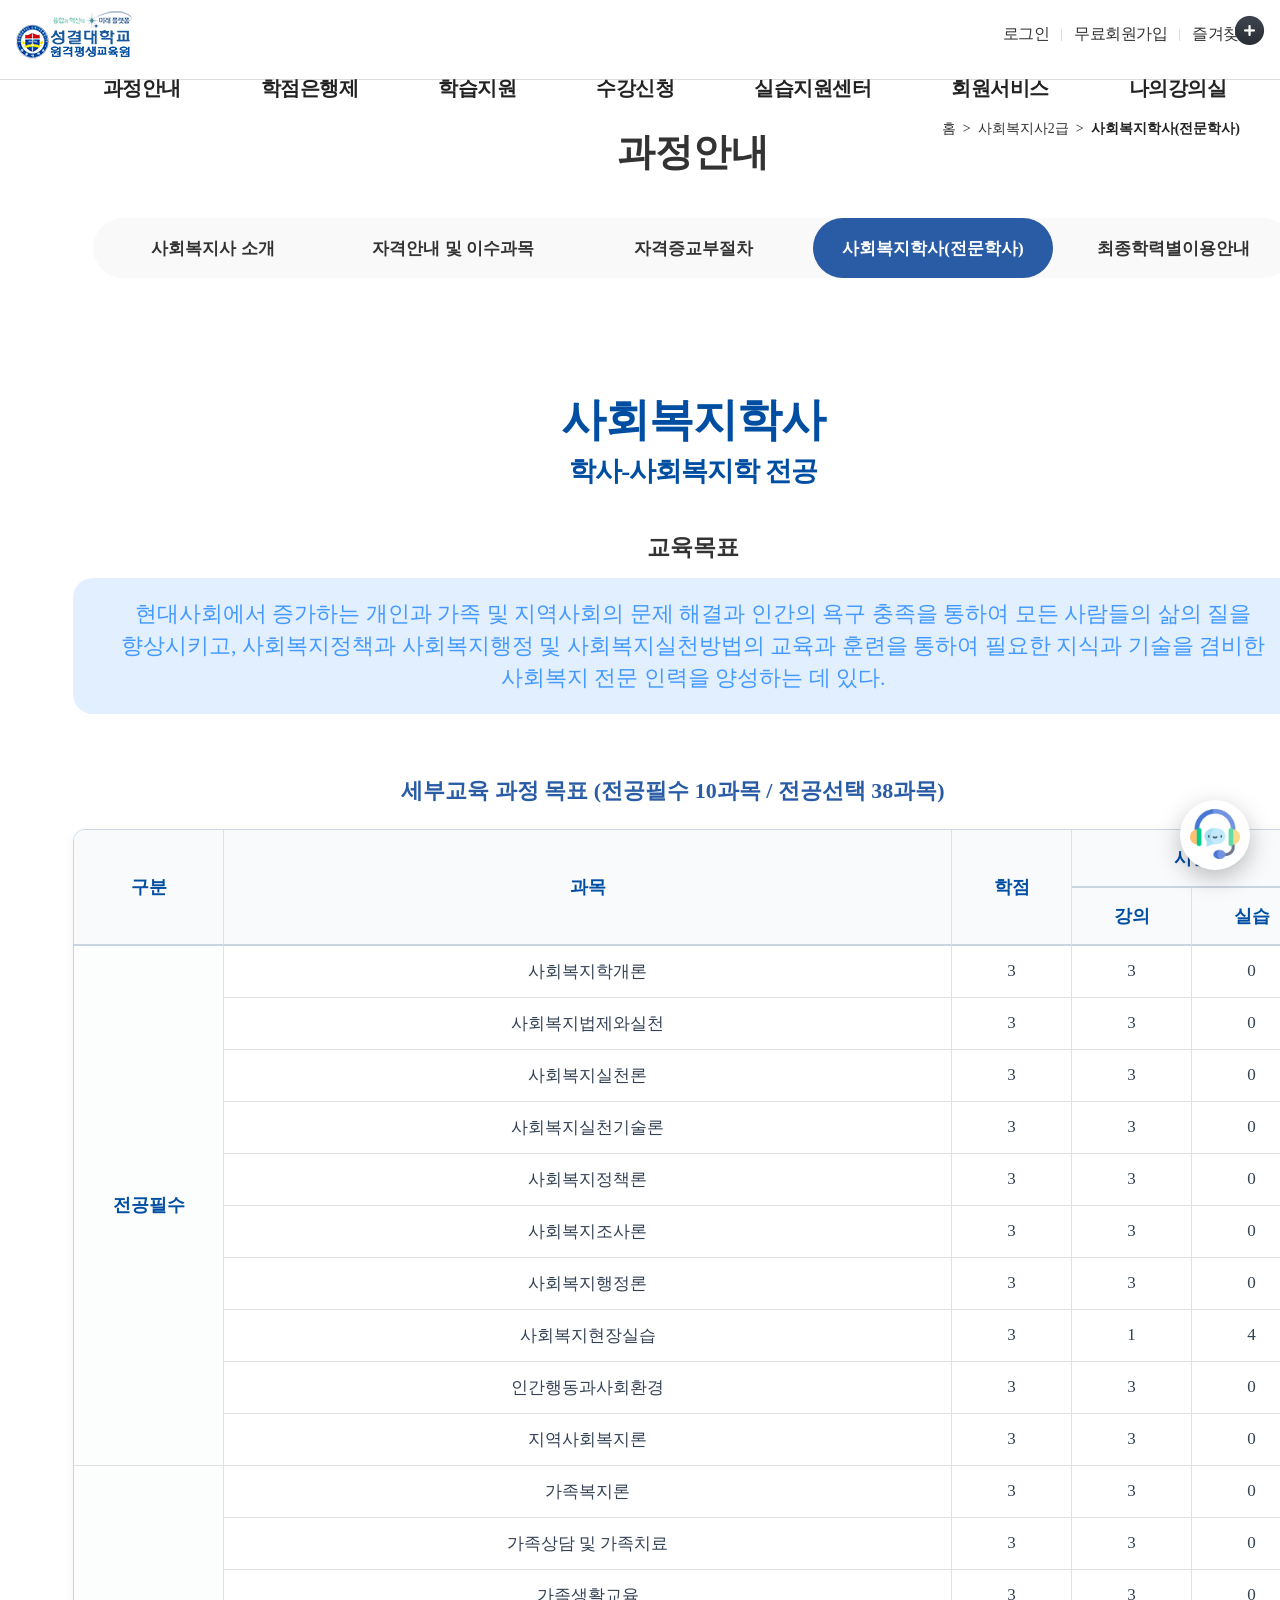
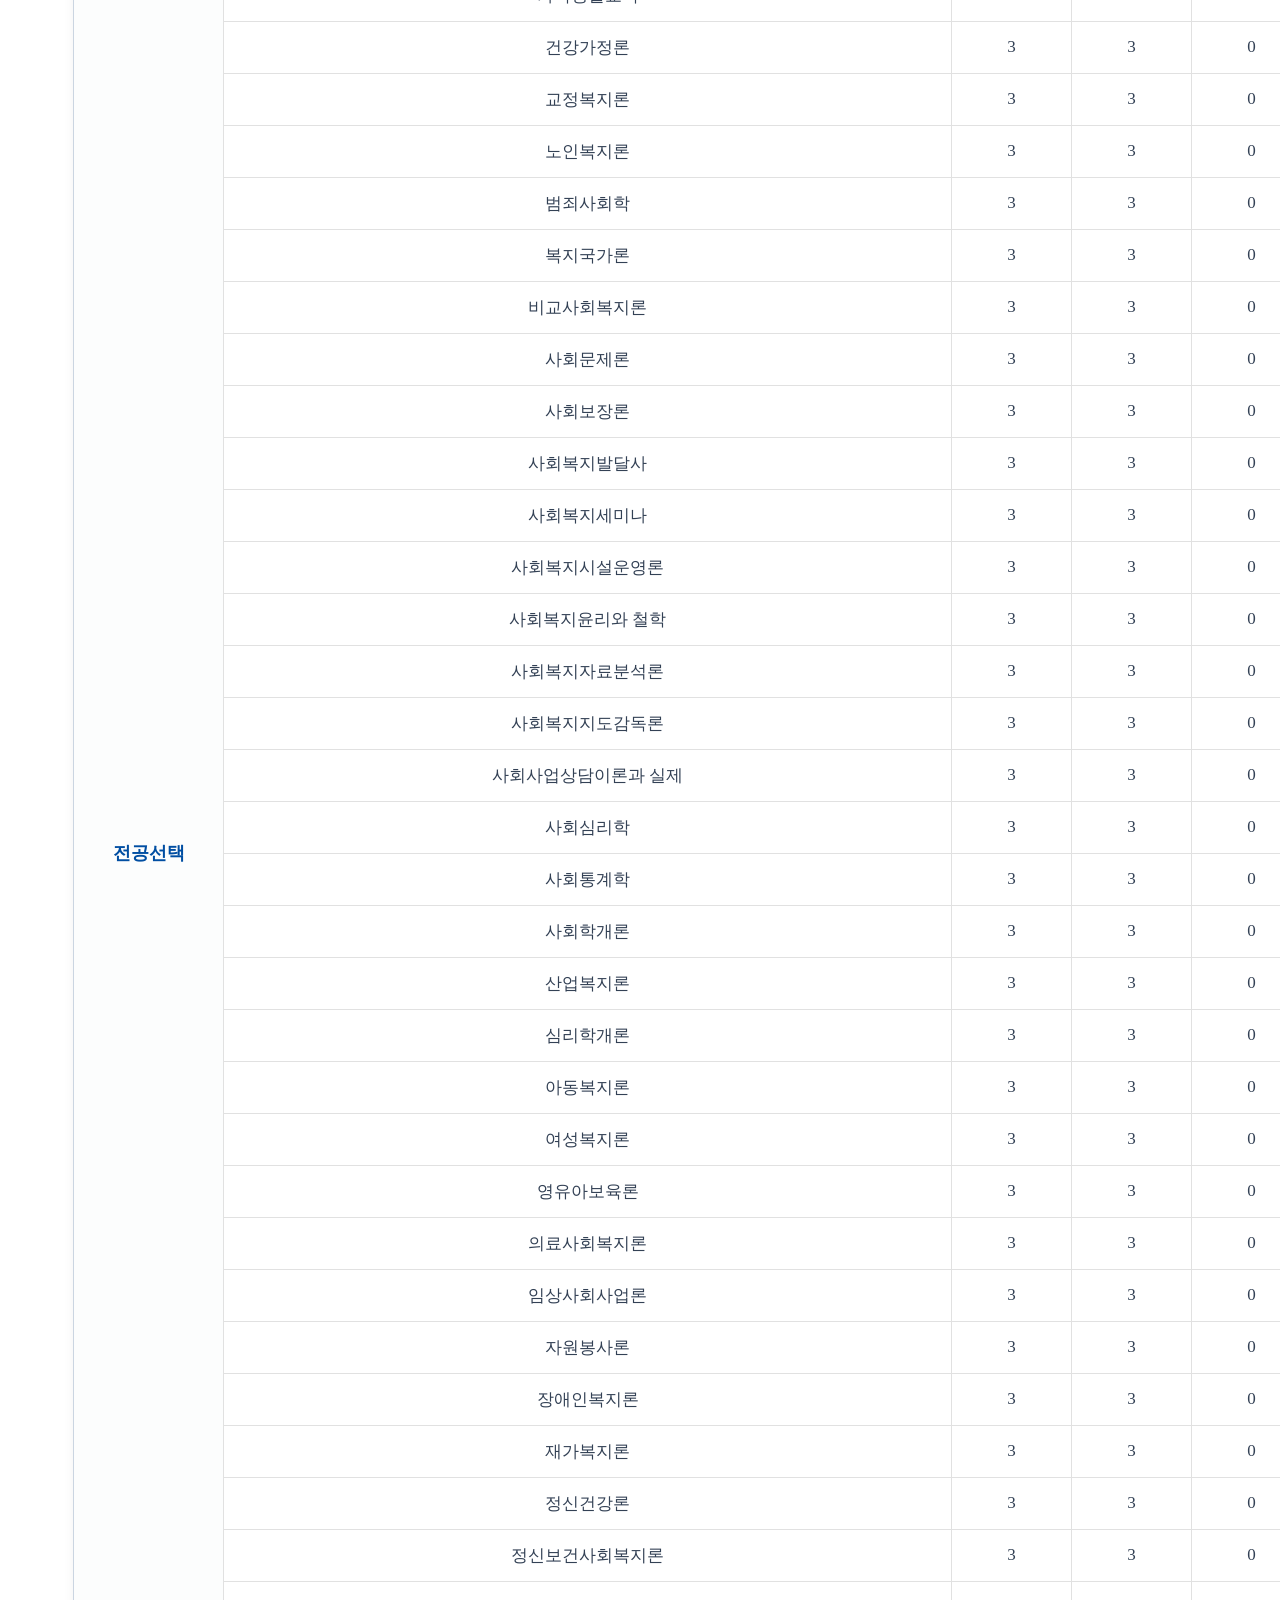
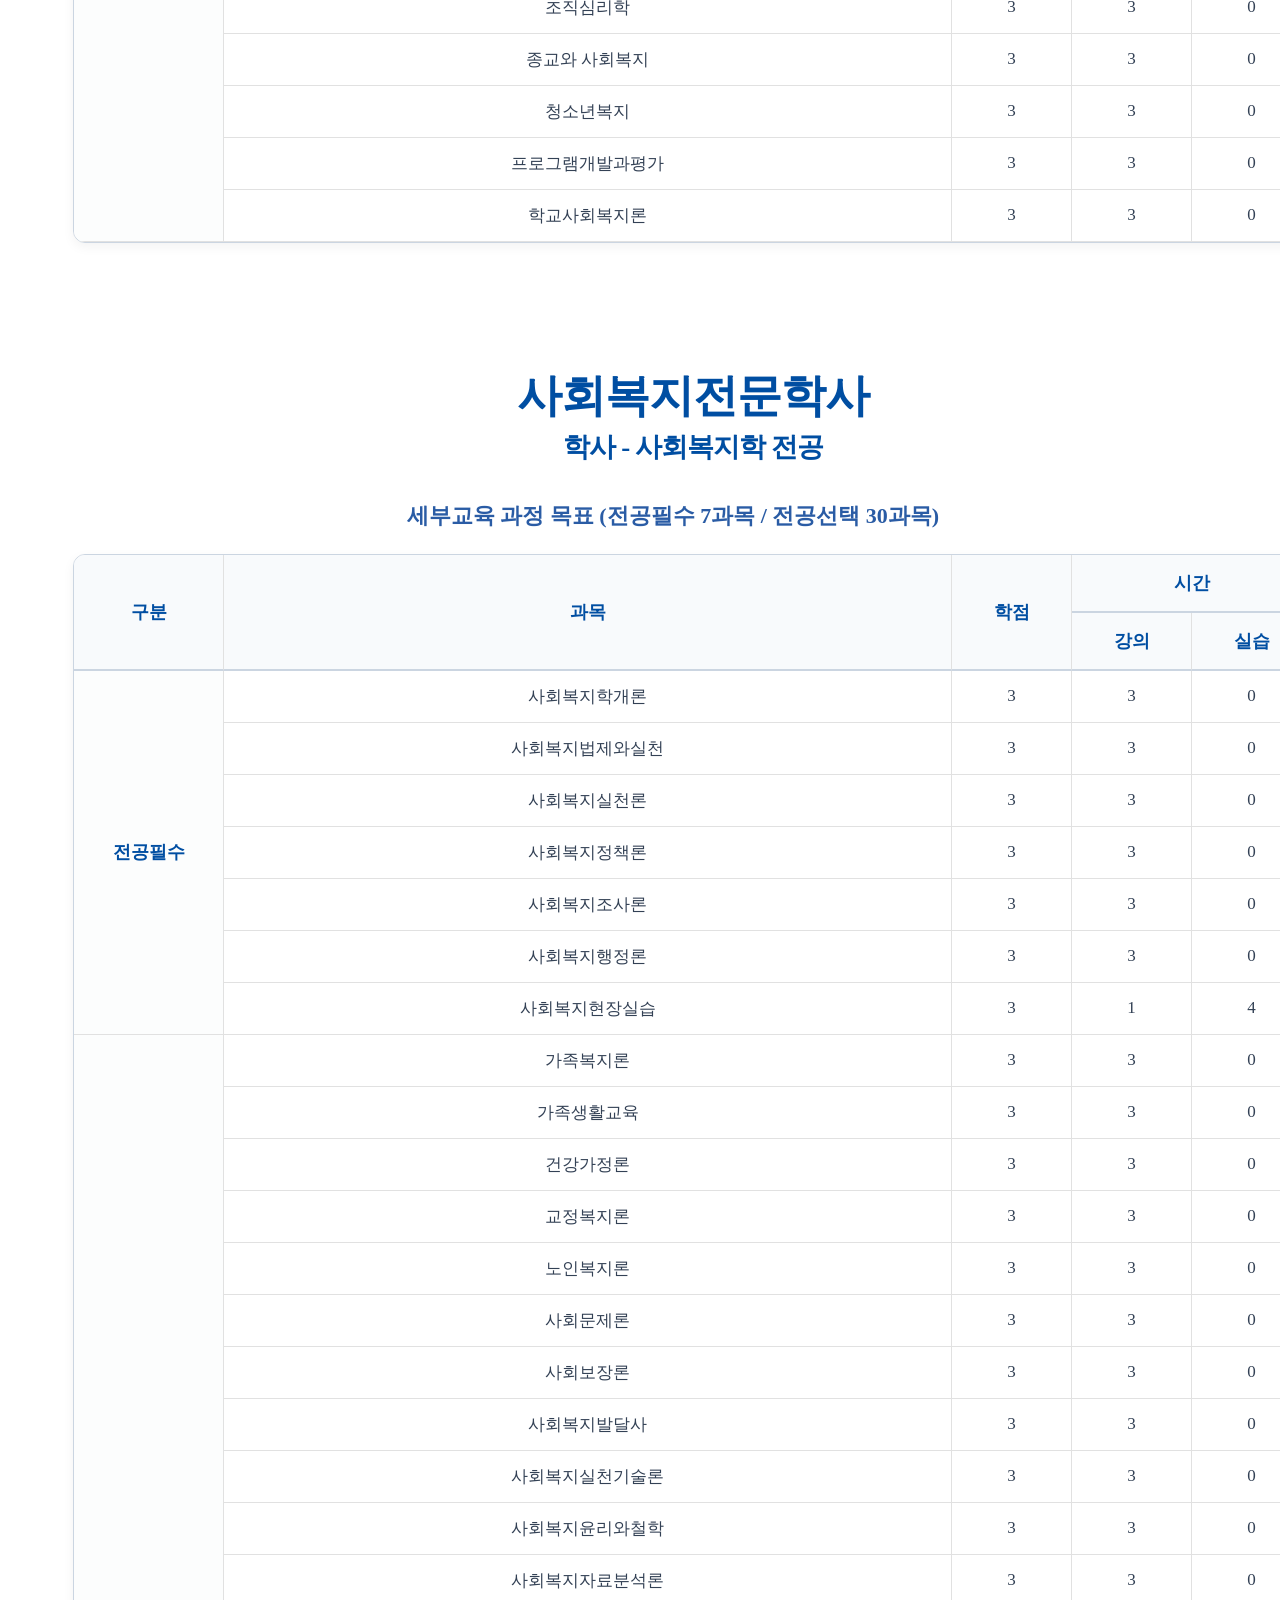
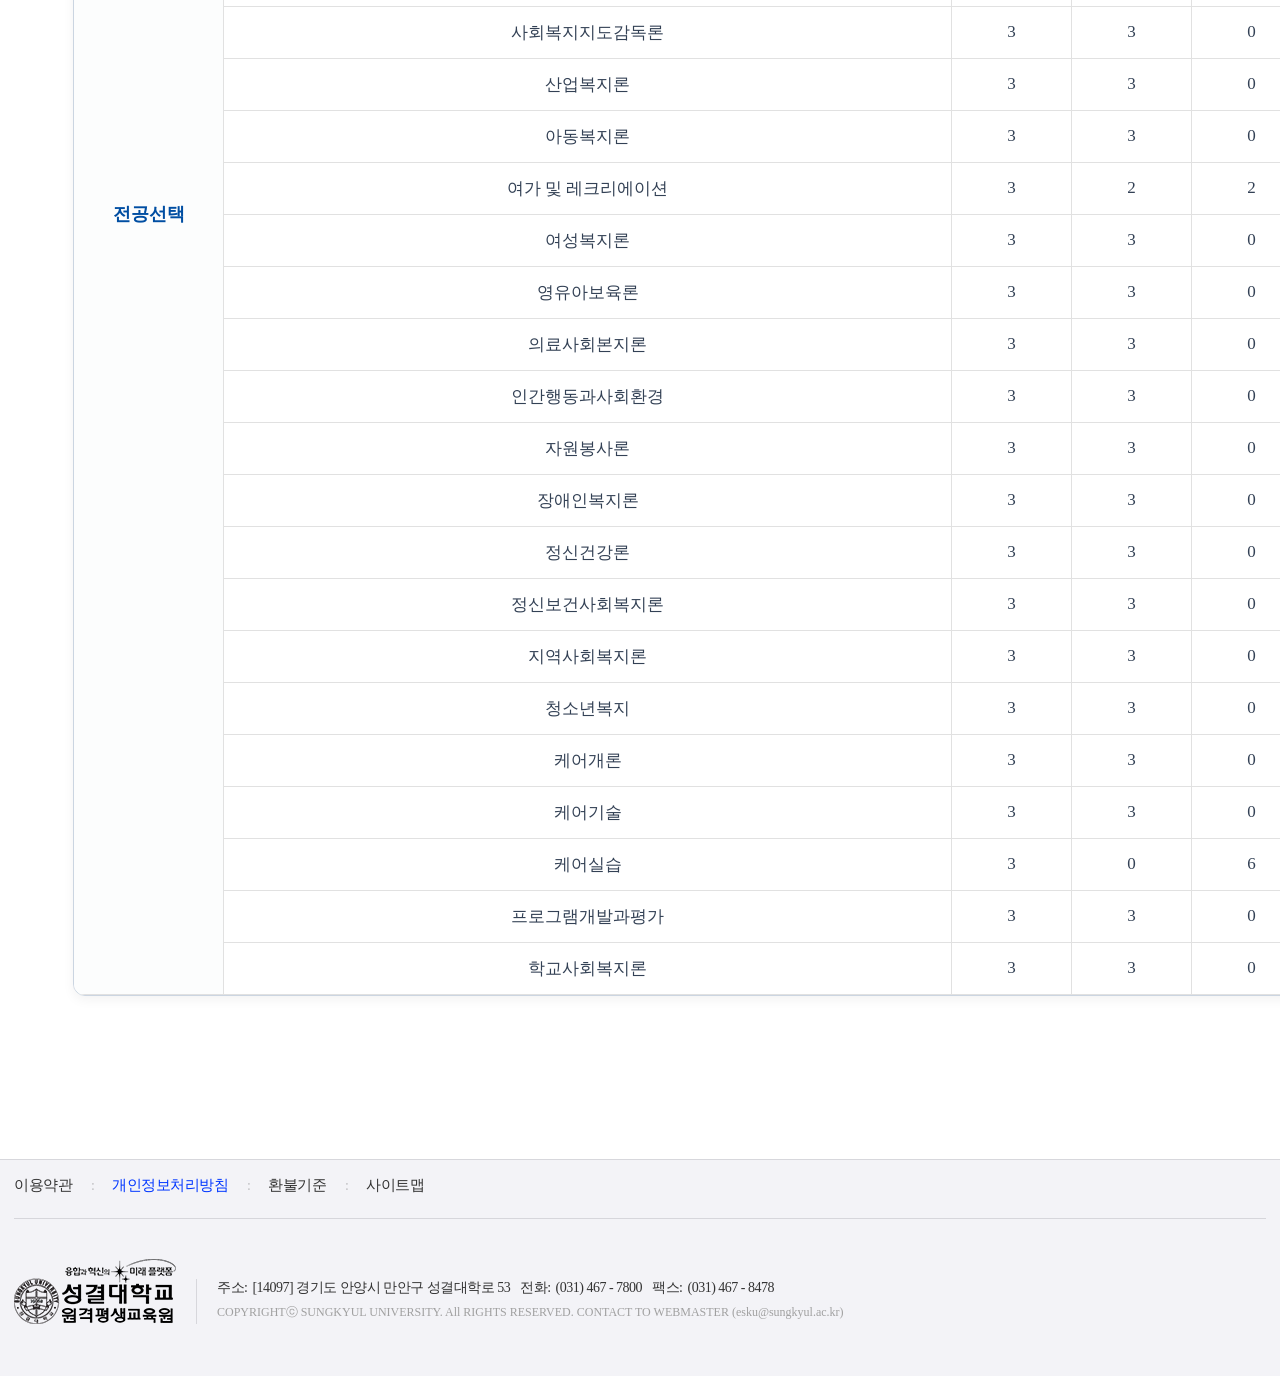
==== index.html @ bb6feab9 "Add files via upload" ====
<!DOCTYPE html>
<!-- saved from url=(0076)https://edulife.sungkyul.ac.kr/lec/home/cyberlec/new_welfare.php?q=content01 -->
<html lang="ko"><head><meta http-equiv="Content-Type" content="text/html; charset=EUC-KR">



<meta http-equiv="X-UA-Compatible" content="IE=edge">
<link rel="canonical" href="https://edulife.sungkyul.ac.kr/">
<meta name="description" content="������ �������� Ŀ��ŧ������ ��ȸ������ 1�� �հ��� �ϼ��غ�����.">
<meta property="og:type" content="website">
<meta property="og:title" content="��ȸ������ 1��! �Ϻ� ��� �ΰ� | ������б�">
<meta property="og:description" content="������ �������� Ŀ��ŧ������ ��ȸ������ 1�� �հ��� �ϼ��غ�����.">
<meta property="og:image" content="https://edulife.sungkyul.ac.kr/img/new_page/images/thumb_main.jpg">
<meta property="og:url" content="https://edulife.sungkyul.ac.kr">
<meta property="og:site_name" content="������б��������������">

<meta name="twitter:card" content="summary">
<meta name="twitter:title" content="��ȸ������ 1��! �Ϻ� ��� �ΰ� | ������б�">
<meta name="twitter:description" content="������ �������� Ŀ��ŧ������ ��ȸ������ 1�� �հ��� �ϼ��غ�����.">
<meta name="twitter:image" content="https://edulife.sungkyul.ac.kr/img/new_page/images/thumb_main.jpg">


<title>������б�������������� ��ȸ������2�� �Ұ�</title>

<script src="./index_files/jquery-1.10.2.min.js.�ٿ�ε�"></script>
<!-- script type="text/javascript" src="/js/jquery.min.js"></script>   ���γ��� �����ʿ� ������ ver3.1.1 -->
<link href="./index_files/new_comm.css" rel="stylesheet" type="text/css">
<link href="./index_files/new_main.css" rel="stylesheet" type="text/css">
<link rel="stylesheet" href="./index_files/new_main2.css">
<link rel="icon" href="https://edulife.sungkyul.ac.kr/img/favicon.ico" type="image/x-icon">
<script>
//Ȩ������ �������ϸ鼭 getLoginNeed2 ���θ���: �α��� ��ΰ� Ʋ��:2018-09-11201809


var mouseX,mouseY,mouseID;
function getMemberLayer(id,e)
{	
	var x = (e.pageX) ? e.pageX : document.body.scrollLeft+event.clientX;
	var y = (e.pageY) ? e.pageY : document.body.scrollTop+event.clientY;
	var layer = document.getElementById('_member_layer_');
	if (location.href.indexOf('/home/') != -1||location.href.indexOf('/_system/') != -1)frames._action_frame_.location.href = "mypage.php?a=mbr_layer&id=" + id;
	else frames._action_frame_.location.href = "./_check.php?checkfile=mbrlayer&id=" + id;
	layer.style.display = 'block';
	layer.style.top = y-10+"px";
	layer.style.left = x+20+"px";

	mouseX = x;
	mouseY = y;
	mouseID= id;
}
function getMemberLayer_privacy(id,e, stat)
{	
	if(stat == 1) {
		var x = (e.pageX) ? e.pageX : document.body.scrollLeft+event.clientX;
		var y = (e.pageY) ? e.pageY : document.body.scrollTop+event.clientY;
		var layer = document.getElementById('_member_layer_');
		if (location.href.indexOf('/home/') != -1||location.href.indexOf('/_system/') != -1)frames._action_frame_.location.href = "mypage.php?a=mbr_layer&id=" + id;
		else frames._action_frame_.location.href = "./_check.php?checkfile=mbrlayer&id=" + id;
		layer.style.display = 'block';
		layer.style.top = y-10+"px";
		layer.style.left = x+20+"px";

		mouseX = x;
		mouseY = y;
		mouseID= id;
	} else {
		alert("�޴� ���ٱ����� �����ϴ�. �����ڿ��� �������ֽñ� �ٶ��ϴ�.");
	}
}
function MemberLayerHide(e)
{
	var x = (e.pageX) ? e.pageX : document.body.scrollLeft+event.clientX;
	var y = (e.pageY) ? e.pageY : document.body.scrollTop+event.clientY;

	if (x != mouseX || y != mouseY)
	{
		var layer = document.getElementById('_member_layer_');
		if(layer){
		layer.style.display = 'none';
		}
	}
}
function getMemberWin(que)
{
	window.open('../../_system/module/member/member.php?xsite=cyberlec&id=' + que,'','left=0,top=0,width=800,height=630,status=yes,scrollbars=yes');
}
function getEmailWin(domain,id)
{
	location.href = "mailto:" + id + "@" + domain;
}
function OpenZipcode(pwd,z1,z2,ad,ad1) 
{
	var gpwd = (pwd) ? pwd : '.';
	var url = gpwd+'/zipsearch/zipcode.php?zip1='+z1+'&zip2='+z2+'&address='+ad+'&address1='+ad1;
	window.open(url,'zip_win','width=460,height=550,statusbar=no,scrollbars=yes,toolbar=no');
}
function smOver(obj)
{
	obj.style.background='#FE8820';
	obj.style.color='white';
}
function smOut(obj)
{
	obj.style.background='#EFECE0';
	obj.style.color='black';
}
function goUrl(url,opt)
{
	if (opt == "")
	location.href = url;
	else
	window.open(url , '' , opt);
}
function reqChat(myid,userid)
{
	if (myid == '')
	{
		alert('�α����� �ּ���.      ');
	}
	else {
		window.open('../../_system/module/chat/chat.php?xsite=cyberlec&a=mkroom&que=mantoman/main&callid='+userid,'','left=0,top=0,width=500,height=480,scrollbars=no,status=yes');
	}
}
function SendSms(name,num,path)
{
	if (num == "")
	{
		alert("�޴��� ��ȣ�� �������� �ʾҽ��ϴ�.        ");
	}
	else
	{
		var n = num.split('-');
		url = path+"module.php?module=sms&q=phone&mobile_1="+n[0]+"&mobile_2="+n[1]+""+n[2]+"&toname="+name;
		getPopUpFlag(window.open(url , '' , 'left=0,top=0,width=170,height=390,scrollbars=no,status=yes,resizable=no'));
	}
}
function UploadView(id,uid,ok,que)
{
	if (ok == '1')
	{
		getPopUpFlag(window.open("../../_system/module/upload/view.php?xsite=cyberlec&id="+id+"&uid=" + uid + "&view=" + que , 'uploadviewwin', 'left=0,top=0,width=440,height=100,scrollbars=yes,status=yes'));
	}
	else {
		alert('�ٿ�ε� ������ �����ϴ�.             ');
	}
}
function BbsArticleWin(url,w,h)
{
	getPopUpFlag(window.open(url , 'articlewin' , 'left=0,top=0,width='+w+',height='+h+',scrollbars=yes,status=yes'));
}

function showInvWin(url)
{
	getPopUpFlag(window.open(url , 'articlewin' , 'left=0,top=0,width=800,height=600,scrollbars=yes,status=yes'));
}
function zoom(uid)
{
	window.open('../../_system/module/shop/zoom.php?uid=' + uid,'','left=0,top=0,width=480,height=555,scrollbars=no,status=yes');
}
function getTpriceLoyaltyJs(tprice,val)
{
	var tmpval = val ? val : 1; 
	return parseInt(Math.floor(parseInt(tprice)/tmpval ) * tmpval);
} 
function getLoginNeed()
{
	if(confirm('�α����� �ʿ��մϴ�.        \n\n���� �α����Ͻðڽ��ϱ�?'))
	{
		//location.href = "./login.php?referer=" + escape(location.href);
		location.href = "./login.php";
	}
}

//Ȩ������ �������ϸ鼭 ���θ���: �α��� ��ΰ� Ʋ��:2018-09-11
function getLoginNeed2()
{
	if(confirm('�α����� �ʿ��մϴ�.        \n\n���� �α����Ͻðڽ��ϱ�?'))
	{
		//location.href = "./login.php?referer=" + escape(location.href);
		location.href = "/lec/home/cyberlec/membership.php?q=content12";
	}
}

//20201027 �ű������� �α��� url
function getLoginNeed3()
{
	if(confirm('�α����� �ʿ��մϴ�.        \n\n���� �α����Ͻðڽ��ϱ�?'))
	{
		location.href = "./new_member.php?q=content01&referer=%2Flec%2Fhome%2Fcyberlec%2Fnew_welfare.php%3Fq%3Dcontent01";
	}
}

function getDownInfo(uid)
{
	window.open('../../_system/module/upload/info.php?uid=' + uid,'','left=0,top=0,width=480,height=555,scrollbars=yes,status=yes');
}
function getMessenger(id)
{
	window.open('../../_system/module/messenger/index.php?id=' + id,'','left=0,top=0,width=550,height=650,scrollbars=no,status=yes,resizable=yes');
}

//webz
function imgOrignWin(url)
{
	getPopUpFlag(window.open('./img.view.php?img=' + url,'','width=10px,height=10px,status=yes,resizable=yes,scrollbars=yes'));
}
function sendprint(uid)
{
	getPopUpFlag(window.open('../../_system/module/print/print.htm?uid=' + uid , 'printwin' , 'top=0,left=0,width=650,height=600,scrollbars=yes,status=yes'));
}
function statview(id)
{
	getPopUpFlag(window.open('bbs_opr.php?q=stat&newwin=Y&id='+id , 'bbsstatwin' , 'top=0,left=0,width=650,height=600,scrollbars=no,status=yes'));
}
function singo(table,uid,userid,mbid)
{
	if (mbid == "")
	{
		alert('ȸ������ �α����� �ּ���.            ');
		return;
	}
	getPopUpFlag(window.open("bbs_opr.php?q=singo&xsite=cyberlec&newwin=Y&id=opr_notice&tbl=" + table + "&suid=" + uid + "&userid="+userid, "singowin" , "left=0,top=0,width=550,height=330,scrollbars=no,status=yes"));
}
function getDivWidth(width,div)
{
	var maxsize = parseInt(width);
    var content = document.getElementById(div); 
    var img = content.getElementsByTagName("img"); 
    for(i=0; i<img.length; i++) 
    { 

        if ( eval('img[' + i + '].width > maxsize') ) 
        { 
            var heightSize = ( eval('img[' + i + '].height')*maxsize )/eval('img[' + i + '].width') ; 
            eval('img[' + i + '].width = maxsize') ; 
            eval('img[' + i + '].height = heightSize') ; 
        } 
    }
	content.innerHTML = content.innerHTML.replace(/<img /ig,"<img onclick='imgOrignWin(this);' ");
}
function onlyNumber2(){
     if((event.keyCode<48)||(event.keyCode>57)){
       event.returnValue=false;
       }
 }
function ReSizeIframe() {}//����¡ó��
function getPageLink(lnum,p,tpage,imgpath)
{
	var g_p1 = "<img src='"+imgpath+"/prev1.gif' alt='������ư'> <span style='color:#666666;'>����</span>";
	var g_p2 = "<img src='"+imgpath+"/prev2.gif' alt='������ư'> <span style='color:#666666;'>����</span>";
	var g_n1 = "<span style='color:#666666;'>����</span> <img src='"+imgpath+"/next1.gif' alt='������ư'>";
	var g_n2 = "<span style='color:#666666;'>����</span> <img src='"+imgpath+"/next2.gif' alt='������ư'>";
	var g_cn = "&nbsp;&nbsp;<img src='"+imgpath+"/cutln.gif' hspace='8' alt='���м�'>&nbsp;&nbsp;";
	var g_q  = "<a href='javascript:getPageGo(1);'><img src='"+imgpath+"/btn_firstp.gif' alt='�Ǿչ�ư'> �Ǿ�</a> ";

	if(p < lnum+1) {
		g_q += g_p1;
	}else{
		var pp = parseInt((p-1)/lnum)*lnum; g_q += "<a href='javascript:getPageGo("+pp+");' style='color:#666666;'>"+g_p2+"</a>";
	}
	
	g_q += g_cn;

	var st1 = parseInt((p-1)/lnum)*lnum + 1;
	var st2 = st1 + lnum;

	for(var jn = st1; jn < st2; jn++)
	if ( jn <= tpage)
	(jn == p)? g_q += "<b style='font-size:11px;color:#FF4040;border:#dfdfdf solid 1px;padding:4px 6px 1px 6px;height:10px;background:#efefef;'>"+jn+"</b>"+g_cn : g_q += "<a href='javascript:getPageGo("+jn+");' style='color:#666666;'>"+jn+"</a>"+g_cn;

	if(tpage < lnum || tpage < jn) {
		g_q += g_n1;
	}else{
		var np = jn; g_q += "<a href='javascript:getPageGo("+np+");'>"+g_n2+"</a>";
	}
	g_q  += " <a href='javascript:getPageGo("+tpage+");' style='color:#666666;'>�ǳ� <img src='"+imgpath+"/btn_lastp.gif' alt='�ǳ���ư'></a>";
	document.write(g_q);
}
	
// ���������� ������ ��, ����������, ����������, URL
function get_paging(write_pages, cur_page, total_page, url, add)
{    
	var first = "<img src='/lec/_system/image/page/default/btn_firstp.gif' alt='�Ǿչ�ư'>";
	var prev = "<img src='/lec/_system/image/page/default/prev2.gif' alt='������ư'>";
	var next = "<img src='/lec/_system/image/page/default/next2.gif' alt='������ư'>";
	var last = "<img src='/lec/_system/image/page/default/btn_lastp.gif' alt='�ǳ���ư'>";	
	var vline = "&nbsp;&nbsp;<img src='/lec/_system/image/page/default/cutln.gif' hspace='8' alt='���м�'>&nbsp;&nbsp;";
	
    var str = '';
    if (cur_page > 1) {
        str += '<a href="'+url+'1'+add+'" class="pg_page pg_start">'+first+'</a>';
    }

    start_page = ( ( (parseInt)( (cur_page - 1 ) / write_pages ) ) * write_pages ) + 1;
    end_page = start_page + write_pages - 1;

    if (end_page >= total_page) end_page = total_page;

    if (start_page > 1) str += '<a href="'+url+(start_page-1)+add+'" class="pg_page pg_prev">'+prev+'</a>';

    if (total_page > 1) {
        for (var k = start_page; k <= end_page; k++) {
			
			//console.log('61 k=',k,' cur_page=',cur_page,' start_page=',start_page, ' end_page=',end_page);
			
            if (cur_page != k)
				if(k == start_page) str += '<a href="'+url+k+add+'" class="pg_page">'+k+'</a>';
                else str += vline+'<a href="'+url+k+add+'" class="pg_page">'+k+'</a>';
            else{
				if(k == start_page) str += '<strong class="pg_current">'+k+'</strong>';
                else str += vline+'<strong class="pg_current">'+k+'</strong>';
			}
        }
    }

    if (total_page > end_page) str += '<a href="'+url+(end_page+1)+add+'" class="pg_page pg_next">'+next+'</a>';

    if (cur_page < total_page) {
        str += '<a href="'+url+total_page+add+'" class="pg_page pg_end">'+last+'</a>';
    }
	
    if (str)
        document.write("<nav class='pg_wrap'><strong class='pg'>"+str+"</strong></nav>");
    else
        document.write("");
}

//20200929 ���������� ������ ��, ����������, ����������, URL - default_my_new ��
function get_paging2(write_pages, cur_page, total_page, url, add)
{    
	var first = "ó��";
	var prev = "����";
	var next = "����";
	var last = "��";	
	var vline = " "; // ���м�
	
    var str = '';
    if (cur_page > 1) {
        str += '<a href="'+url+'1'+add+'" class="page_prev">'+first+'</a>';
    }

    start_page = ( ( (parseInt)( (cur_page - 1 ) / write_pages ) ) * write_pages ) + 1;
    end_page = start_page + write_pages - 1;

    if (end_page >= total_page) end_page = total_page;

    if (start_page > 1) str += vline+'<a href="'+url+(start_page-1)+add+'" class="page_prev">'+prev+'</a>';

    if (total_page > 1) {
        for (var k = start_page; k <= end_page; k++) {
			
            if (cur_page != k)
				if(k == start_page) str += vline+'<a href="'+url+k+add+'" >'+k+'</a>';
                else str += vline+'<a href="'+url+k+add+'" >'+k+'</a>';
            else{
				if(k == start_page) str += vline+'<a href="#" class="on_page" title="���õ�">'+k+'</a>';
                else str += vline+'<a href="#" class="on_page" title="���õ�">'+k+'</a>';
			}
        }
    }

    if (total_page > end_page) str += vline+'<a href="'+url+(end_page+1)+add+'" class="page_next">'+next+'</a>';

    if (cur_page < total_page) {
        str += vline+'<a href="'+url+total_page+add+'" class="page_next">'+last+'</a>';
    }
	
    if (str)
        document.write("<div class='board_page'>"+str+"</div>");
    else
        document.write("");
}

//2021.01. ���������� �̺�Ʈ��
function get_paging3(write_pages, cur_page, total_page, url, add)
{    
	var first = "<<";
	var prev = "<";
	var next = ">";
	var last = ">>";	
	var vline = " "; // ���м�
	
    var str = '';
    if (cur_page > 1) {
        str += '<li><a href="'+url+'1'+add+'" class="page">'+first+'</a></li>';
    }

    start_page = ( ( (parseInt)( (cur_page - 1 ) / write_pages ) ) * write_pages ) + 1;
    end_page = start_page + write_pages - 1;

    if (end_page >= total_page) end_page = total_page;

    if (start_page > 1) str += vline+'<li><a href="'+url+(start_page-1)+add+'" class="page">'+prev+'</a></li>';

    if (total_page > 1) {
        for (var k = start_page; k <= end_page; k++) {
			
            if (cur_page != k)
				if(k == start_page) str += vline+'<li><a href="'+url+k+add+'" >'+k+'</a></li>';
                else str += vline+'<li><a href="'+url+k+add+'" >'+k+'</a></li>';
            else{
				if(k == start_page) str += vline+'<li><a href="#" class="now">'+k+'</a></li>';
                else str += vline+'<li><a href="#" class="now">'+k+'</a></li>';
			}
        }
    }

    if (total_page > end_page) str += vline+'<li><a href="'+url+(end_page+1)+add+'" class="page">'+next+'</a></li>';

    if (cur_page < total_page) {
        str += vline+'<li><a href="'+url+total_page+add+'" class="page">'+last+'</a></li>';
    }
	
    if (str)
        document.write("<ul>"+str+"</ul>");
    else
        document.write("");
}


//������Ŭ��
function getPageGo(n)
{ 
	var p   = getUriString('p');
	var que = location.href.replace('&p='+p,'');
		 que = que.indexOf('?') != -1 ? que : que + '?';
		 que = que.replace('&q=view&uid=' + getUriString('uid') , '');
	var xurl = que.split('#');
	location.href= xurl[0] + '&p=' + n; 
}

//�Ķ���Ͱ�
function getUriString(param)
{
	var QuerySplit = location.href.split('?');
	var ResultQuer = QuerySplit[1] ? QuerySplit[1].split('&') : '';

	for (var i = 0; i < ResultQuer.length; i++)
	{
		var keyval = ResultQuer[i].split('=');
		if (param == keyval[0]) return keyval[1];
	}
	return "";
}


function getPageLink_new(lnum,p,tpage,imgpath)
{

	

	var g_p1 = "<span >&lt;</span>";
	var g_p2 = "<span>&lt;</span>";
	var g_n1 = "<span>&gt;</span>";
	var g_n2 = "<span>&gt;</span>";
	var g_cn = " ";
	var g_q  = "<a href='javascript:getPageGo(1);' class='page_prev'> &lt;&lt;</a> ";

	if(p < lnum+1) {
		g_q += "<a class='page_prev'>"+g_p1+"</a>";
	}else{
		var pp = parseInt((p-1)/lnum)*lnum; g_q += "<a href='javascript:getPageGo("+pp+");' class='page_prev'>"+g_p2+"</a>";
	}
	
	g_q += g_cn;

	var st1 = parseInt((p-1)/lnum)*lnum + 1;
	var st2 = st1 + lnum;

	for(var jn = st1; jn < st2; jn++)
	if ( jn <= tpage)
	(jn == p)? g_q += "<a class='on_page'>"+jn+"</a>"+g_cn : g_q += "<a href='javascript:getPageGo("+jn+");' style='color:#666666;'>"+jn+"</a>"+g_cn;

	if(tpage < lnum || tpage < jn) {
		g_q += "<a class='page_next'>"+g_n1+"</a>";
	}else{
		var np = jn; g_q += "<a href='javascript:getPageGo("+np+");' class='page_next'>"+g_n2+"</a>";
	}
	g_q  += " <a href='javascript:getPageGo("+tpage+");' class='page_next'>&gt;&gt;</a>";
	document.write(g_q);
}

function getPageLink_new2(write_pages, cur_page, total_page, url, add)
{


	var first = "ó��������";
	var prev = "����������";
	var next = "����������";
	var last = "������������";	
	var vline = ""; // ���м�
	
    var str = '';
    if (cur_page > 1) {
        str += '<a href="'+url+'1'+add+'" class="jkbtn_arr">'+first+'</a>';
    }

    start_page = ( ( (parseInt)( (cur_page - 1 ) / write_pages ) ) * write_pages ) + 1;
    end_page = start_page + write_pages - 1;

    if (end_page >= total_page) end_page = total_page;

    if (start_page > 1) str += vline+'<a href="'+url+(start_page-1)+add+'" class="jkbtn_arr">'+prev+'</a>';

    if (total_page > 1) {
        for (var k = start_page; k <= end_page; k++) {
			
            if (cur_page != k)
				if(k == start_page) str += vline+'<a href="'+url+k+add+'" >'+k+'</a>';
                else str += vline+'<a href="'+url+k+add+'" >'+k+'</a>';
            else{
				if(k == start_page) str += vline+'<a href="#" class="on" title="���õ�">'+k+'</a>';
                else str += vline+'<a href="#" class="on" title="���õ�">'+k+'</a>';
			}
        }
    }

    if (total_page > end_page) str += vline+'<a href="'+url+(end_page+1)+add+'" class="jkbtn_arr">'+next+'</a>';

    if (cur_page < total_page) {
        str += vline+'<a href="'+url+total_page+add+'" class="jkbtn_arr">'+last+'</a>';
    }
	
    if (str)
        document.write("<div class='board_page'>"+str+"</div>");
    else
        document.write("");
}

function getDateFormat(date , type)
{
	var ck;
	var rtstr = "";
	var j = 0;
	for(var i = 0; i < type.length; i++) 
	{
		if(type.substring(i,i+1) == 'x')
		{
			rtstr += date.substring(j,j+1);
		}
		else {
			j--;
			rtstr += type.substring(i,i+1);
		}
		j++;
	}
	document.write(rtstr);	
}
function getJosa(str, tail) 
{ 
    strTemp = str.substr(str.length - 1); 
    return ((strTemp.charCodeAt(0) - 16) % 28 != 0) ? str + tail.substr(0, 1) : str + tail.substr(1, 1); 
}
//Ÿ�Ժ� (�񱳹��� , ������ ; ex: getTypeCheck(string , "1234567890") ) 
function getTypeCheck (s, spc)
{
	var i;

	for(i=0; i< s.length; i++) 
	{
		if (spc.indexOf(s.substring(i, i+1)) < 0) 
		{
			return false;
		}
	}        
	return true;
}

//�޸����� (number_format)
function commaSplit(srcNumber) 
{ 
	var txtNumber = '' + srcNumber; 

	var rxSplit = new RegExp('([0-9])([0-9][0-9][0-9][,.])'); 
	var arrNumber = txtNumber.split('.'); 
	arrNumber[0] += '.'; 
	do { 
		arrNumber[0] = arrNumber[0].replace(rxSplit, '$1,$2'); 
	} 
	while (rxSplit.test(arrNumber[0])); 
	if (arrNumber.length > 1) { 
		return arrNumber.join(''); 
	} 
	else { 
		return arrNumber[0].split('.')[0]; 
	} 
}

//�޸�����
function filterNum(str) 
{ 
	return str.replace(/^\$|,/g, ""); 
}
//����üũ
function commaInsert(field)
{
	if (!getTypeCheck(field.value , "0123456789,"))
	{
		alert('���ڸ� �Է��� �ּ���.       ');
		field.value = '';
		field.focus();
		return false;
	}
	field.value = commaSplit(filterNum(field.value));
}
</script>

<script>
function bookmarksite(url,title) {

   if(window.chrome){
      alert("Ctrl+DŰ�� �����ø� ���ã�⿡ �߰��Ͻ� �� �ֽ��ϴ�.");
   }
   // Firefox
   else if (window.sidebar) // firefox
   {
       window.sidebar.addPanel(title, url);
   }
   // Opera
   else if(window.opera && window.print)
   { // opera
      var elem = document.createElement('a');
      elem.setAttribute('href',url);
      elem.setAttribute('title',title);
      elem.setAttribute('rel','sidebar');
      elem.click();
   }
   else if (window.external && ('AddFavorite' in window.external)) {
            // IE Favorite
       window.external.AddFavorite(url, title);
   }else {
	alert('�˼��մϴ�. ���� �������� �ϸ�ũ ����� �������� �ʽ��ϴ�. ���� ������ּ���.');
	return false;
}
}
$(document).ready(function(){

	var currentHost = window.location.hostname; // ���� ������ (��: admin.example.com)
	var targetHost = "edulife.sungkyul.ac.kr"; // ������ ���� ������
	var allowedSubdomains = ["admin", "helper", "tutor"]; // �����̷�Ʈ�� ���굵���� ����Ʈ, devel �߰� �� �Ǽ��� ����

	var parts = currentHost.split(".");
	if (parts.length > 2) {
	var subdomain = parts[0]; // ù ��° �κ��� ���굵���� (��: admin)

	if (allowedSubdomains.includes(subdomain)) {
		// www.���� ���� �� ������ URL ����
		var newUrl = window.location.protocol + "//" + targetHost + window.location.pathname + window.location.search + window.location.hash;
		window.location.href = newUrl;
		}
	}
    
    $('.btn_layer_support').on('click', function(){
        var op = $(this);
        var lp = $("#" + $(this).attr("aria-controls"));
        accessibilityFocus(op,lp);
	});
	
	var popup_login = getCookie('popup_login');
    if (popup_login =="done") {
        $(".login_pop").hide();
    } else {
		$(".login_pop").show();
	}
    
    $('.login_pop_close').click(function () {
        $(this).parent().hide();
        setCookie00('popup_login', "done", 1);
    });
	
	$("body").find("iframe").each(function(index, item){
		if($(item).attr("title") == undefined) {
			$(item).attr("title", "��ũ��ó��");
		}		
	});	
	
	$(".allmenu > div > ul").each(function(index) {
	  var targetWidth = $(".main_menu > li").eq(index).width();
	  if(index == 0) {
		  $(this).css({"width": targetWidth + 70, "margin-left": "100px"});
	  } else {
		  $(this).css("width", targetWidth + 70);
	  }
	});
	
	 var $allMenu = $(".allmenu"); 
     var $menuBtn = $('.btn_allmenu');
	
	
	 $('nav').on('mouseenter', function() {
//        $menuBtn.addClass('open');
        $allMenu.addClass('open');
//        $allMenu.stop(true,true).slideDown(400);
//		 if (!$allMenu.is(':animated')) {
//			$allMenu.slideDown(400);
//		 }
	 }).on('mouseleave', function() {
		$menuBtn.removeClass('open');
		$allMenu.removeClass('open');
//		if (!$allMenu.is(':animated')) {
//			$allMenu.slideUp(400);
//		}
//		$allMenu.stop(true,true).slideUp(400);
	 });

	$('.btn_allmenu').click(function(){
		$(this).toggleClass('open');
		$allMenu.toggleClass('open');
//    	$allMenu.stop(true, true).slideToggle(400);
	});
	
});
function accessibilityFocus(op, lp) {
    var lpObj = lp.children(".lpop_cont");
    var lpObjClose = lp.find(".lpop_close");
    var lpObjTabbable = lpObj.find("button, input:not([type='hidden']), select, iframe, textarea, [href], [tabindex]:not([tabindex='-1'])");
    var lpObjTabbableFirst = lpObjTabbable && lpObjTabbable.first();
    var lpObjTabbableLast = lpObjTabbable && lpObjTabbable.last();
    var lpOuterObjHidden = $(".skip-links, .masthead, .initial-content, .search-content, .page__footer"); 
    var all = $(".masthead, .page__footer").add(lp);
    var tabDisable;


    lpOuterObjHidden.attr("aria-hidden", "true"); 
    lpObjTabbable.length ? lpObjTabbableFirst.focus().on("keydown", function(event) { 
        if (event.shiftKey && (event.keyCode || event.which) === 9) {
            event.preventDefault();
            lpObjTabbableLast.focus();
        }
    }) : lpObj.attr("tabindex", "0").focus().on("keydown", function(event){
        tabDisable = true;
        if ((event.keyCode || event.which) === 9) event.preventDefault();
    });

    lpObjTabbableLast.on("keydown", function(event) {
        if (!event.shiftKey && (event.keyCode || event.which) === 9) {
            event.preventDefault();
            lpObjTabbableFirst.focus();
        }
    });

//    lp.attr("tabindex", 0).show().focus();
	lp.show().focus();
	lp.find('.lpop_close').attr("tabindex", 0).focus();
    lpObjClose.on('click', function(){
        lp.hide();
        lpOuterObjHidden.removeAttr("aria-hidden");
        op.attr("tabindex", 0).focus();
    });
}
function getCookie(name) {
    var nameOfCookie = name + "=";
    var x = 0;
    while (x <= document.cookie.length) {
        var y = (x + nameOfCookie.length);
        if (document.cookie.substring(x, y) == nameOfCookie) {
            if ((endOfCookie = document.cookie.indexOf(";", y)) == -1)
                endOfCookie = document.cookie.length;
            return unescape(document.cookie.substring(y, endOfCookie));
        }
        x = document.cookie.indexOf(" ", x) + 1;
        if (x == 0) break;
    }
    return "";
}
function setCookie24(name, value, expiredays) {
    var todayDate = new Date();
    todayDate.setDate(todayDate.getDate() + expiredays);
    document.cookie = name + "=" + escape(value) + "; path=/; expires=" + todayDate.toGMTString() + ";";
}

function setCookie00(name, value, expiredays) {
    var todayDate = new Date(); todayDate = new Date(parseInt(todayDate.getTime() / 86400000) * 86400000 + 54000000);
    if (todayDate > new Date()) {
        expiredays = expiredays - 1;
    }
    todayDate.setDate(todayDate.getDate() + expiredays);
    document.cookie = name + "=" + escape(value) + "; path=/; expires=" + todayDate.toGMTString() + ";";
}
	
</script>
    



<script>
var logexp = location.href.split('/');
var favoriteurl= 'https://' + logexp[2]; //Ȩ�������ּ�
var favoritetitle= '������б��������������'; //Ȩ������Ÿ��Ʋ

function HelpControll(){
        window.open('https://helpu.kr/nesnet/','helpcontroll','toolbar=no,location=no,directories=no,status=no,menubar=no,scrollbars=yes,top=50,left=50,width=840,height=550');
}
</script>
<script>
if(navigator.userAgent.match(/Android|Mobile|iP(hone|od|ad)|BlackBerry|IEMobile|Kindle|NetFront|Silk-Accelerated|(hpw|web)OS|Fennec|Minimo|Opera M(obi|ini)|Blazer|Dolfin|Dolphin|Skyfire|Zune/)){

 location.href = "https://medulife.sungkyul.ac.kr/";  //����Ͽ� �ε��������� ����

}

</script>



<style>
a:focus-visible {outline: 2px solid #ff0000; outline-offset: 1px;}
.snb a:focus-visible {outline: 2px solid #ff0000; outline-offset: -2px;}
.btn_logins a:focus-visible {outline: 2px solid #000; outline-offset: 2px;}
#skip a:focus-visible {outline: 2px solid #ff0000; outline-offset: -2px;}
.header_wrap_top a:focus-visible, .header_wrap_menu a:focus-visible {outline: 2px solid #ff0000; outline-offset: 1px;}
.header_wrap_top p.htop_img {width: auto; margin: 10px 15px 0 0;}
.header_wrap_menu .f_left + .f_left {margin-left: 30px;}
	
.time_atec * {font-family: NotoSansKR;}
.time_atec {height:60px; background:#222; color:#fff; text-align:center; font-size:32px; padding:0; margin:0;  position:relative; min-width:1000px; display:block  }
.time_atec span{padding:0; margin:0;  height:60px;  display:inline-block}
.time_atec em{font-size:18px; letter-spacing:0; font-style:normal; color: #aaa;}
.time_atec h3{padding:0; margin: 5px 20px 0 0; font-size:16px; display:inline-block; line-height: 1.3; letter-spacing: 0; font-weight:normal;}
.time_atec h3 strong{display: block; font-size: inherit; font-weight: 600; color:#fff; padding:0; margin:0; }
.time_atec #clock strong{background:url("./index_files/time_bak.png") no-repeat  0px 5px; background-size: contain; padding-left:5px; line-height:60px; box-sizing:border-box; display:inline-block; width:66px; font-size: 32px; letter-spacing: 16px;}
.time_atec .re_btnclass { position:absolute; left:50%; margin-left:300px; top:10px; width:120px;height:30px; text-align:center;  line-height:0}
.time_atec .re_btnclass a{ text-decoration:none; color:#fff; font-size:14px; width:100%; font-size: 14px; line-height:26px; padding:4px; width:110px;height:38px; display:block; border-radius:18px; letter-spacing:0px; font-weight:bold; border: 1px solid #fff; border-radius: 4px; box-sizing: border-box;}
.icon-emo-sunglasses{display: inline-block; z-index:100000;background: url("./index_files/time_close.png") no-repeat  center; position:absolute; top:10px; RIGHT:10px; color:#fff; width:40px; height:40px; text-align:center; font-size:24px; font-weight:bold; border-radius:20px; cursor: pointer; opacity: 0.8;}
.icon-emo-sunglasses:hover {opacity: 1;}
.icon-emo-grin{z-index:100000;background:url("./index_files/ic_menu.png") no-repeat 5px 5px; position:absolute; top:10px;RIGHT:10px; color:#fff; width:40px; height:40px; text-align:center; font-size:24px; font-weight:bold; border-radius:20px; cursor: pointer;}
	
#moo_container{display:none}
#n_container{display:block; background: transparent;}
	
body {background: #fff;}
#n_container.n_container_new {display:block; margin: 50px auto; padding: 0; background: #fff; border-radius: 10px;}
.n_container_new .new_contentbox {float: left; width: calc(100% - 10px); margin: 10px 0; background: #f5f6fb; border-radius: 10px;}
.n_container_new .tbl_paylist td {background: #fff;}
.n_container_new .snb {overflow: visible;}
.n_container_new .snb h1 {background: none; color: #333;}
.n_container_new .menu_v li.active {border: none;}
.n_container_new .menu_v li a {padding: 10px 0px 10px 10px; border: none;}
.n_container_new .menu_v li a:hover {background: none;}
.n_container_new .menu_v li a .i {background: none;}
.n_container_new .menu_v li:hover:after {content: ''; position: absolute; bottom: 5px; left: 10px; display: inline-block; width: calc(100% - 20px); height: 1px; background: #3b59c5;}
.n_container_new .menu_v li.active a, .n_container_new .menu_v li a:hover {color: #3b59c5;}
.n_container_new .menu_v li.active .i {border-radius: 100%; width: 24px; height: 24px; margin: 0; left: calc(100% - 10px); top: calc(50% - 12px); transform: rotate(180deg); background: #f5f6fb url(/img/n_img/ico_sub.gif) no-repeat 8px 8px;}
.n_container_new .banner_new1 {width: calc(100% - 20px); margin: 40px 10px 10px 10px; border: none; background: #f5f6fb; border-radius: 10px;}
.n_container_new .banner_new1 > p {padding-left: 10px;}
.n_container_new .banner_new1 > p:first-child {padding-left: 0; font-size: 22px; text-align: center; color: #D50000;}
.n_container_new .banner_new1 > p:first-child:before {content: ''; display: inline-block; width: 32px; height: 32px; background: url('/img/new_page/images/ic_banner.png')}
.n_container_new .banner_new1 > span {padding: 10px 0 0 10px;}
.n_container_new .banner_new1 span {color: #333;}
.n_container_new .banner_new1 > p.frm_title {padding: 10px;}
.n_container_new .banner_new1 > p.frm_title:before {left: 10px; width: calc(100% - 20px);}
.n_container_new .info_regbox {padding: 0 10px;}
.n_container_new .banner_new1.banner_new_fixed, .n_container_new .banner_new1.banner_new_bot {width: 170px;}
.n_container_new .info_regbox .infor_ok {background: #b0b0b0; color: #fff;}
.n_container_new .info_regbox .btn_ok {border-color: #3c42a0; background: #4951be;}
.n_container_new .info_regbox .nwitems .nwi_texts, .n_container_new .info_regbox .nwitems select {border-color: #E3E4E8;}
	
#skip{position:relative;z-index:9999}
#skip a{position:absolute;top:-40px;left:0;width:100%;padding:5px 0;background-color:#033478;font-size:14px;line-height:30px;color:#FFF;text-align:center;transition:all 0.4s}
#skip a:hover,#skip a:focus,#skip a:active{top:0;text-decoration:none}
.hide2{overflow:hidden;position:absolute;left:-1px;top:-1px;width:0;height:0;font-size:0;line-height:0}/* ���ټ����� ���� display:none �ۼ� ���� */
	

.header_logo h1 {position: absolute;top: 45px;left: calc(50% - 160px); font-size: 0; line-height: 0;}
#layer_support {display: none;}
#layer_support .bg_form {opacity: 0.4;}
.layer_cont {position:fixed; top:50px; left:50%; display:block; width:700px; margin-left:-350px; padding: 0; border:1px solid #888; background: #fff; box-sizing:border-box; overflow:hidden; z-index:9999; border-radius: 10px;}
.layer_cont h3{font-size:23px; font-weight:bold; padding-left: 20px; position:relative; margin:0; line-height:60px; border-bottom:1px solid #bcbcbc; background:#eee; color:#222;}
.layer_cont h3 span{ font-size:17px; font-weight:400; color:#888; display:block}
.layer_cont h3 > a {position:absolute; top: 10px; right: 10px}
.layer_cont > div {padding: 40px 0; text-align: center;}
.layer_cont > div .layer_cont_btn {margin-top: 20px;}
.layer_cont .btn_support {display: inline-block; margin-left: 18px;}
.layer_cont .btn_support:first-child {margin-left: 0;}
	
	
.header_wrap .login_pop {position: absolute; top: 145px; right: calc(50% - 685px); width: 260px; height: 100px; text-align: center; border: 1px solid #f0f0f0; background: #fff; border-radius: 5px; box-shadow: 0px 2px 2px 2px rgba(0,0,0,0.2); z-index: 10;}
.header_wrap .login_pop > a {position: absolute; top: 5px; right: 2px; line-height: 1; filter: invert(1); z-index: 11;}
.header_wrap .login_pop_cont {position: relative; }
.header_wrap .login_pop_cont:before {content: ''; position: absolute; top: -25px; left: calc(50% - 9px); width: 18px; height: 9px; background: url('/img/new_page/main_new2/ic_msg_arrow.png') no-repeat;}
.header_wrap .login_pop_cont > p {margin-top: 16px; font-size: 13px; color: #757575;}
.header_wrap .login_pop_cont > p > span {font: inherit; font-weight: 600; color: inherit;}
.header_wrap .login_pop_cont > a {display: inline-block; min-width: 58px; margin-top: 6px; padding: 5px 8px; font-size: 13px; line-height: 1; background: #333; color: #fff; border-radius: 2px;}
.header_wrap .login_pop_cont > a + a {margin-left: 4px; background: #18a4ea;}


.header_wrap {position: relative; height: 100px;}
.header_wrap, .footer_wrap, #n_wrap, .time_atec, #n_container {min-width: 1252px;}
.header_wrap .section_cont, .footer_wrap .section_cont {width: 1252px;}
/*.header_wrap .section_cont, .footer_wrap .section_cont {width: 1200px;}*/
.header_wrap .header_top .section_cont > div, .header_wrap .header_main .section_cont > div {display: inline-block; width: 100%;}
.header_wrap .header_top {height: 70px; background: #fff}
.header_wrap .header_top h1 {float: left; margin: 10px 0 0 0; padding: 0; line-height: 1;}
.header_wrap .header_top ol.top_menu {float: right; margin-top: 20px;}
.header_wrap .header_top ol.top_menu > li {float: left; font-size: 16px; line-height: 28px;}
.header_wrap .header_top ol.top_menu > li:first-child {margin-left: 0;}
.header_wrap .header_top ol.top_menu > li:before {content: ''; display: inline-block; width: 1px; height: 12px; vertical-align: middle; background: #ddd;}
.header_wrap .header_top ol.top_menu > li:first-child:before {display: none;}
.header_wrap .header_top ol.top_menu > li > a, .header_wrap .header_top ol.top_menu > li > a > span {font: inherit;}
.header_wrap .header_top ol.top_menu > li > a {display: inline-block; padding: 0 12px; font: inherit;}
.header_wrap .header_top:after {content: ""; display: block; clear: both;}


.header_wrap .header_main * {line-height: 1;}
.header_wrap .header_main {height: 80px; padding-top: 10px; border-top: 1px solid #ddd; border-bottom: 1px solid #ddd;}
.header_wrap .header_main nav {float: right; display: inline-block; height: 70px; padding-top: 10px;}
.header_wrap .header_main ul.main_menu {float: right; padding-right: 40px;}
.header_wrap .header_main ul.main_menu > li {float: left; position: relative; margin-left: 80px; font-size: 20px; line-height: 32px; font-weight: 600;}
.header_wrap .header_main ul.main_menu > li > a {position: relative; display: inline-block; width: 100%; height: 100%; font-size: inherit; line-height: 2; color: #222;}
.header_wrap .header_main ul.main_menu > li > a:before {content: ''; position: absolute; top: -8px; left: calc(50% - 4px); display: inline-block; width: 8px; height: 8px; background: #2a5ca5; border-radius: 100%; transform: scale(0); transition: transform 250ms ease;}
.header_wrap .header_main ul.main_menu > li > a:hover:before {transform: scale(1);}
.header_wrap .header_main ul.main_menu > li > a:after {content: ''; position: absolute; bottom: -4px; left: 0; display: inline-block; width: 100%; height: 3px; background: #2a5ca5; transform: scaleX(0); transition: transform 250ms ease;}
.header_wrap .header_main ul.main_menu > li > a:hover:after {transform: scaleX(1);}
/*
.header_wrap .header_main ul.main_menu > li:last-child:before {content: ''; position: absolute; top: 10px; left: -35px; display: inline-block; width: 1px; height: 14px; background: #999;}
.header_wrap .header_main ul.main_menu > li:last-child > a > span {display: inline-block; margin: 12px 4px 0 0; vertical-align: top; filter: invert(1);}
*/
.header_wrap .btn_allmenu {float: left; display: inline-block; margin: 18px 10px 10px 10px;}
.header_wrap .btn_allmenu > span {display: block; width: 26px; height: 3px; margin-top: 5px; background: #333; transition: all 0.3s;}
.header_wrap .btn_allmenu > span:nth-child(1) {margin-top: 0;}
.header_wrap .btn_allmenu > span:nth-child(2) {width: 22px;}
.header_wrap .btn_allmenu > span:nth-child(3) {width: 18px;}
.header_wrap .btn_allmenu.open > span:nth-child(1) {width: 23.5px; margin-top: 5px; transform: rotate(-45deg) translateY(5.5px);}
.header_wrap .btn_allmenu.open > span:nth-child(2) {display: none;}
.header_wrap .btn_allmenu.open > span:nth-child(3) {width: 24px; transform: rotate(45deg) translateY(-5.5px);}	
	
.header_wrap .allmenu {position: absolute; top: 80px; left: 0; width: 100%; height: 0; padding: 0; background: #fff; overflow: hidden; transform-origin: top; transition: height 0.4s ease; z-index: 101;}
.header_wrap .allmenu .section_cont {padding: 10px 0;}
.header_wrap .allmenu.open {height: 315px; border-bottom: 1px solid #c7c8c9; transform-origin: top; transition: height 0.4s ease;}
.header_wrap .allmenu.open .section_cont {position: absolute; top: 0; left: calc(50% - 626px);}
.header_wrap .allmenu ul {float: left; min-height: 290px; margin-left: 10px; padding-left: 10px; text-align: left; border-left: 1px solid #c1c8d1}
.header_wrap .allmenu ul:first-child {margin-left: 0;}
.header_wrap .allmenu ul > li {position: relative; margin-top: 10px; font-size: 18px; line-height: 1.5; text-align: center; letter-spacing: -0.5px; color: #444;}
.header_wrap .allmenu ul > li:first-child {margin-top: 5px;}
.header_wrap .allmenu ul > li > a {position: relative; display: inline-block; font: inherit;}
.header_wrap .allmenu ul > li:hover > a {color: #2a5ca5;}
/*.header_wrap .allmenu ul > li:hover > a:before {content: ''; position: absolute; top: calc(50% - 1px); left: -2px; display: inline-block; width: 3px; height: 3px; background: #2a5ca5; border-radius: 100%;}*/
.header_wrap .allmenu ul > li:hover > a:after {content: ''; position: absolute; bottom: -2px; left: 0; display: inline-block; width: calc(100% - 5px); height: 1px; margin-left: 5px; background: #2a5ca5;}



.footer_wrap {position: relative; margin-bottom: -16px; font-size: 14px; line-height: 1; border-top: 1px solid #d7d7dc; background: #f3f3f7; color: #333;}
.footer_wrap .footer_menu {display: inline-block; width: 100%; padding: 12px 0;}
.footer_wrap .footer_menu ul > li {position: relative; float: left; margin-left: 40px; line-height: 28px;}
.footer_wrap .footer_menu ul > li:before {content: ':'; position: absolute; top: 0; left: -21px; color: rgba(68, 68, 68, 0.3);}
.footer_wrap .footer_menu ul > li > a {display: inline-block; width: 100%; height: 100%; font-size: 15px;}
.footer_wrap .footer_menu ul > li:first-child {margin-left: 0;}
.footer_wrap .footer_menu ul > li:first-child:before {display: none;}
.footer_wrap .footer_info {display: inline-block; width: 100%; padding: 40px 0; border-top: 1px solid rgba(208, 208, 213, 0.8);}
.footer_wrap .footer_info > p, .footer_info > div {float: left;}
.footer_wrap .footer_info > p:after {content: ''; display: inline-block; width: 1px; height: 45px; margin: 20px 20px 0 20px; vertical-align: top; background: rgba(208, 208, 213, 0.8);;}
.footer_wrap .footer_info > div {padding-top: 18px;}
.footer_wrap .footer_info > div > p {display: inline-block; margin-right: 10px;}
.footer_wrap .footer_info > div > p > span {margin-right: 5px;}
.footer_wrap .footer_info > div > p > span:after {content: ':';}
.footer_wrap .footer_info > div > p:last-child {display: block; margin-top: 5px; font-size: 12px; color: #a0a0a0; letter-spacing: 0;}
</style>

</head>
<body style="">

<!-- �˾� -->
<!-- �˾� E -->



<!-- �˾� -->
<!-- �˾� E -->



<link href="./index_files/swiper_4.5.1.css" rel="stylesheet" type="text/css">
<script src="./index_files/swiper_4.5.1.js.�ٿ�ε�"></script>

<script>
$(function() {
	//20210503 �����ټ� - ��� ��ħ�޴� ����
	$("#n_top_menu button, #n_top_menu a").focus(function() {
		$("#n_bottom_menu").css({"display":""});
	});
	$("button, a, input").not("#n_top_menu button, #n_top_menu a, #n_top_menu input").focus(function() {
		$("#n_bottom_menu").css({"display":"none"});
	});
	
	var date_txt = '2026-10-13';
	var date_arr = date_txt.split('-');
	var date_dday = date_arr[1] + '�� ' +date_arr[2] + '�� ';
	$('.time_atec > h3 > strong').html(date_dday + '������');

	if (h_getCookie("tb_close")=="Y") {
 		$("#spreadBtn").toggleClass(" icon-emo-sunglasses icon-emo-grin");
 		$("#hiddenList").css({"display":"none"});
 	} else {
	 	$("#hiddenList").slideDown();       
	}
	
    $('#spreadBtn').click(function(){
        if($("#hiddenList").is(":visible")){
            $("#spreadBtn").toggleClass("icon-emo-grin icon-emo-sunglasses");
            $("#hiddenList").slideUp();

			h_setCookie("tb_close","Y",1);
        }else{
            $("#spreadBtn").toggleClass("icon-emo-sunglasses icon-emo-grin");
			$("#hiddenList").slideDown();

			h_setCookie("tb_close","",-1);
        }

    });
	
	var result_dday =  date_arr[0] + '/' + date_arr[1] + '/' + String(Number(date_arr[2]) - 1).padStart(2, '0') + ' 23:59:59';

	$('#clock').countdown(result_dday, function(event) {
		if(event.type == 'finish') {
			$("#spreadBtn").toggleClass(" icon-emo-sunglasses icon-emo-grin");
 			$("#hiddenList").css({"display":"none"});
		}
		$(this).html(event.strftime('<strong>%D</strong><em>day</em> <strong>%H</strong> : <strong>%M</strong> : <strong>%S</strong>'));
	});
	
});
	function h_getCookie(cname) {
		var name = cname + "=";
		var ca = document.cookie.split(';');
		for(var i=0; i<ca.length; i++) {
			var c = ca[i];
			while (c.charAt(0)==' ') c = c.substring(1);
			if (c.indexOf(name) != -1) return c.substring(name.length,c.length);
		}
		return "";
	} 

	function h_setCookie(cname, cvalue, exdays) {
		var d = new Date();
		d.setTime(d.getTime() + (exdays*24*60*60*1000));
		var expires = "expires="+d.toUTCString();
		document.cookie = cname + "=" + cvalue + "; path=/; " + expires;
	}
</script>



<script>
$(document).ready(function(){

	$('.btn_sitemap').click(function() {
		$(this).attr("aria-expanded", true);
		$('header').toggleClass('active');
	});

	var didScroll;
	var lastScrollTop = 0;
	var delta = 5;
	var navbarHeight = $('header').outerHeight();

	$(window).scroll(function(event){
	    didScroll = true;
	});
	setInterval(function(){
	    if(didScroll){
	        hasScrolled();
	        didScroll = false;
	    }
	}, 250);
	function hasScrolled(){
	    var st = $(this).scrollTop();

	    if(Math.abs(lastScrollTop - st) <= delta)
	    return;
	    if(st > lastScrollTop && st > navbarHeight){
	        $('header').removeClass('header_down').addClass('header_up');
	    }else{
	        if(st + $(window).height() < $(document).height()){
	            $('header').removeClass('header_up').addClass('header_down');
	        }
	    }
	    lastScrollTop = st;
	}
});

</script>
	
	<script>
window.addEventListener('DOMContentLoaded', function() {
    var menu = document.getElementById('menu_v');
    if (!menu) return;

    // �޴��� ���� ��� ��ġ(���� ��ǥ) ���ϱ�
    var menuRect = menu.getBoundingClientRect();
    var menuOffsetTop = window.pageYOffset + menuRect.top;

    // �� ������ ä���� placeholder(���� ����) ���� ����
    var placeholder = document.createElement('div');
    placeholder.className = 'menu-placeholder';
    placeholder.style.height = menu.offsetHeight + 'px';
    menu.parentNode.insertBefore(placeholder, menu);

    window.addEventListener('scroll', function() {
        var scrollY = window.pageYOffset;

        // ��ũ�� ��ġ�� �޴��� ���� ��ġ���� �������� ��
        if (scrollY >= menuOffsetTop) {
            menu.classList.add('is-fixed');
            placeholder.classList.add('active');
        } else {
            menu.classList.remove('is-fixed');
            placeholder.classList.remove('active');
        }
    });
});
</script>

  <!------------------��ܹ�� ���� �ݱ� ��ư  --------------->

<script src="./index_files/jquery.countdown.js.�ٿ�ε�"></script>

<!-- skip menu ��//-->

<div class="icon-emo-sunglasses" id="spreadBtn"></div>
<div id="hiddenList" style="">
    <div class="time_atec">
        <h3><strong>10�� 13�� ������</strong>������ ������</h3> <span id="clock"><strong>05</strong><em>day</em> <strong>14</strong> : <strong>36</strong> : <strong>37</strong></span>
        <div class="re_btnclass"><a href="https://edulife.sungkyul.ac.kr/lec/home/cyberlec/degree.php?q=content01">������û�ϱ�</a></div>
    </div>
</div>

<!--- �ð� Ÿ�̸� --->

<!-- UI Object -->
<div id="n_wrap">
<!-- header -->
<div id="n_header">
<div class="header_wrap"> 
<!--
		<div class="login_pop">
		<a href="javascript:;" class="login_pop_close"><img src="/img/new_page/main_new2/ic_close.png" alt=""></a>
		<div class="login_pop_cont">
			<p>���ǰ��ǽ���<br><span>ȸ�� �α��� �� �̿밡���մϴ�.</span></p>
			<a href="/lec/home/cyberlec/new_member.php?q=content01">�α���</a>
			<a href="/lec/home/cyberlec/new_member.php?q=content09">����(����)������ �α���</a>
		</div>
	</div>
	-->
  
  
  	<div class="header_top is-fixed">
		<div class="section_cont">
			<div>
				<h1>
					<a href="https://edulife.sungkyul.ac.kr/lec/home/cyberlec/new_index.php"><img src="./index_files/logo_sku02.png" alt="������б�"></a>
				</h1>
				<ol class="top_menu">
				 	<!--				<li><a href="/lec/home/cyberlec/new_member.php?q=content09"><span>������������� �α���</span></a></li>-->
				 									<li><a href="https://edulife.sungkyul.ac.kr/lec/home/cyberlec/new_member.php?q=content01&amp;referer=%2Flec%2Fhome%2Fcyberlec%2Fnew_welfare.php%3Fq%3Dcontent01"><span>�α���</span></a></li>
					<li><a href="https://edulife.sungkyul.ac.kr/lec/home/cyberlec/new_member.php?q=content04_3"><span>����ȸ������</span></a></li>

									<li><a href="javascript:;" onclick="bookmarksite();"><span>���ã��</span></a></li>
																								</ol>
			</div>
		</div>
	</div>
  
  
   <div class="header_main">
		<div class="section_cont">
			<div>
			<a href="https://edulife.sungkyul.ac.kr/lec/home/cyberlec/new_welfare.php?q=content01#" class="btn_allmenu" title="��ü�޴�"><span></span><span></span><span></span></a>
			<nav>
				<ul class="main_menu">
					<li><a href="https://edulife.sungkyul.ac.kr/lec/home/cyberlec/new_welfare.php?q=content01">�����ȳ�</a></li>
					<li><a href="https://edulife.sungkyul.ac.kr/lec/home/cyberlec/new_credit.php?q=content01">����������</a></li>
					<li><a href="https://edulife.sungkyul.ac.kr/lec/home/cyberlec/bbs.php?id=notice">�н�����</a></li>
					<li><a href="https://edulife.sungkyul.ac.kr/lec/home/cyberlec/new_degree.php?q=content01">������û</a></li>
					<li><a href="https://edulife.sungkyul.ac.kr/lec/home/cyberlec/new_support.php?q=content01">�ǽ���������</a></li>
					<li><a href="https://edulife.sungkyul.ac.kr/lec/home/cyberlec/new_membership.php?q=content08">ȸ������</a></li>
					<li><a href="https://edulife.sungkyul.ac.kr/lec/home/cyberlec/new_myclassroom.php?q=content01">���ǰ��ǽ�</a></li>
				</ul>
				<div class="allmenu">
					<div class="section_cont">
						<ul style="width: 142px; margin-left: 100px;">
							<li><a href="https://edulife.sungkyul.ac.kr/lec/home/cyberlec/new_welfare.php?q=content01">��ȸ������ �Ұ�</a></li>
							<li><a href="https://edulife.sungkyul.ac.kr/lec/home/cyberlec/new_welfare.php?q=content02">�ڰݾȳ� �� �̼�����</a></li>
							<li><a href="https://edulife.sungkyul.ac.kr/lec/home/cyberlec/new_welfare.php?q=content03">�ڰ�����������</a></li>
							<li><a href="https://edulife.sungkyul.ac.kr/lec/home/cyberlec/new_welfare.php?q=content04">��ȸ�����л�(�����л�)</a></li>
							<li><a href="https://edulife.sungkyul.ac.kr/lec/home/cyberlec/new_welfare.php?q=content05">�����зº� �̿�ȳ�</a></li>
						</ul>
						<ul style="width: 160px;">
							<li><a href="https://edulife.sungkyul.ac.kr/lec/home/cyberlec/new_credit.php?q=content01">������������?</a></li>
							<li><a href="https://edulife.sungkyul.ac.kr/lec/home/cyberlec/new_credit.php?q=content02">�������� ����</a></li>
							<li><a href="https://edulife.sungkyul.ac.kr/lec/home/cyberlec/new_credit.php?q=content03">��������</a></li>
							<li><a href="https://edulife.sungkyul.ac.kr/lec/home/cyberlec/new_credit.php?q=content04">�������� ���ǻ���</a></li>
						</ul>
						<ul style="width: 142px;">
							<li><a href="https://edulife.sungkyul.ac.kr/lec/home/cyberlec/bbs.php?id=notice">��������</a></li>
							<li><a href="https://edulife.sungkyul.ac.kr/lec/home/cyberlec/bbs.php?id=reviews">�����ı�</a></li>
							<li><a href="https://edulife.sungkyul.ac.kr/lec/home/cyberlec/bbs.php?id=sandong">�̺�Ʈ</a></li>
							<li><a href="https://edulife.sungkyul.ac.kr/lec/home/cyberlec/bbs.php?id=faq">���ֹ�������</a></li>
							<li><a href="https://edulife.sungkyul.ac.kr/lec/home/cyberlec/bbs.php?id=qna">�н����</a></li>
						</ul>
						<ul style="width: 142px;">
							<li><a href="https://edulife.sungkyul.ac.kr/lec/home/cyberlec/new_degree.php?q=content01">������û</a></li>
<!--							<li><a href="/lec/home/cyberlec/new_degree.php?q=content02">��Ű����û</a></li>-->
							<li><a href="https://edulife.sungkyul.ac.kr/lec/home/cyberlec/new_degree.php?q=content03">��ٱ���</a></li>
							<li><a href="https://edulife.sungkyul.ac.kr/lec/home/cyberlec/new_degree.php?q=content09">������û����</a></li>
							<li><a href="https://edulife.sungkyul.ac.kr/lec/home/cyberlec/new_degree.php?q=content05_2">�����н�����</a></li>
							<li><a href="https://edulife.sungkyul.ac.kr/lec/home/cyberlec/new_degree.php?q=content04">�л�����</a></li>
							<li><a href="https://edulife.sungkyul.ac.kr/lec/home/cyberlec/new_degree.php?q=content06">���������ȳ�</a></li>
						</ul>
						<ul style="width: 177px;">
							<li><a href="https://edulife.sungkyul.ac.kr/lec/home/cyberlec/new_support.php?q=content01">�����ۼ��� �ʼ�����</a></li>
							<li><a href="https://edulife.sungkyul.ac.kr/lec/home/cyberlec/new_support.php?q=content02_3">����ǽ����������ȳ�</a></li>
							<li><a href="https://edulife.sungkyul.ac.kr/lec/home/cyberlec/new_support.php?q=content02_1">����ǽ������ȳ� �� �ۼ�</a></li>	
							<li><a href="https://edulife.sungkyul.ac.kr/lec/home/cyberlec/new_support.php?q=content02_2">����ǽ�����ȳ�</a></li>
						</ul>
						<ul style="width: 160px;">
							<li><a href="https://edulife.sungkyul.ac.kr/lec/home/cyberlec/new_membership.php?q=content08">ȸ������</a></li>
							<li><a href="https://edulife.sungkyul.ac.kr/lec/home/cyberlec/new_membership.php?q=content09">����PC����</a></li>
							<li><a href="https://edulife.sungkyul.ac.kr/lec/home/cyberlec/new_membership.php?q=content03">�������Է�</a></li>
							<li><a href="https://edulife.sungkyul.ac.kr/lec/home/cyberlec/new_support.php?q=content02_1">����ǽ�����</a></li>
							<li><a href="https://edulife.sungkyul.ac.kr/lec/home/cyberlec/new_member.php?q=re_pw2">��й�ȣ����</a></li>						
							<li><a href="https://edulife.sungkyul.ac.kr/lec/home/cyberlec/new_membership.php?q=content05">ȸ��Ż���û</a></li>
						</ul>
						<ul style="width: 160px;">
							<li><a href="https://edulife.sungkyul.ac.kr/lec/home/cyberlec/new_myclassroom.php?q=content01">���ǽ�����</a></li>
							<li><a href="https://edulife.sungkyul.ac.kr/lec/home/cyberlec/new_myclassroom.php?q=content02">�����̷�</a></li>
<!--							<li><a href="/lec/home/cyberlec/new_myclassroom.php?q=content03">������û����</a></li>-->
							<li><a href="https://edulife.sungkyul.ac.kr/lec/home/cyberlec/new_myclassroom.php?q=content04">����Ȯ��</a></li>
							<li><a href="https://edulife.sungkyul.ac.kr/lec/home/cyberlec/new_myclassroom.php?q=content05">�������߱�</a></li>
							<li><a href="https://edulife.sungkyul.ac.kr/lec/home/cyberlec/new_myclassroom.php?q=content06">�ٿ�ε弾��</a></li>
							<li><a href="https://edulife.sungkyul.ac.kr/lec/home/cyberlec/new_myclassroom.php?q=content07">���������̼�</a></li>
							<li><a href="https://edulife.sungkyul.ac.kr/lec/home/cyberlec/new_myclassroom.php?q=content12">��������</a></li>
						</ul>
					</div>
				</div>
			</nav>
			</div>

		</div>
	</div>

</div>

<div id="layer_support">
    <div class="mw_qu_form">
        <div class="bg_form"><!-- Don't put here any content --></div>
    </div>
    <div class="layer_cont lpop_cont">
       <h3><a href="javascript:;" class="lpop_close" onclick="document.getElementById('layer_support').style.display='none'" title="�������� �ȳ� �ݱ�"><img src="./index_files/ic_pop_close.png" alt="�ݱ�"></a></h3>
        <div>
            <img src="./index_files/img_support2.jpg" alt="���������ȳ�, ���� ������� �̿� ����, ������ Ȯ��: �������� ������ PC �������� �޸����ּ���, �������� ��� ��ȭ: ���� ��ȭ�ּ���. ��ȭ ��� �߿��� ���������� �����մϴ�, ���ݼ��� ����: ������ �ȳ��� ���� ���� ���� �� ��������� ������ ���ܹް� �ذ��մϴ�., �н����� �� �������� ���Ǵ� �� ����ڿ��� ���� ��� �� ��������, �⼮ �� ���� �� �л���� ���Ǵ� 02-835-1903 ���� ��� �� ��������">
            <div class="layer_cont_btn">
                <a href="https://edulife.sungkyul.ac.kr/lec/home/cyberlec/newlanding/guide/gosischool-0-9510-9511.exe" class="btn_support"><img src="./index_files/btn_support01.jpg" alt="���л�� ���ݼ��� ��û�ϱ�"></a>
                <a href="https://edulife.sungkyul.ac.kr/lec/home/cyberlec/newlanding/guide/newm-0.exe" class="btn_support"><img src="./index_files/btn_support02.jpg" alt="�л� �������� �ٷΰ���"></a>
                <a href="https://helpu.kr/nesnet/" target="_blank" class="btn_support" title="��â����"><img src="./index_files/btn_support03.jpg" alt="�������� �ٷΰ���"></a>
            </div>
        </div>
    </div>
</div>

</div>
<!-- //header -->


</div>
<div id="n_container">
<!-- ����̽� �α���  -->
<table style="width:100%; padding:0; margin:0" onclick="MemberLayerHide(event)">

<tbody><tr>
		<td style="vertical-align:top"><script>
$(function() { 
	var uri = $(location).attr('search'); 
	var no = '';

	if(uri.indexOf("content01") != -1) no = 1;
	if(uri.indexOf("content02") != -1) no = 2;
	if(uri.indexOf("content03") != -1) no = 3;
	if(uri.indexOf("content04") != -1) no = 4;
	if(uri.indexOf("content05") != -1) no = 5;
	if(uri.indexOf("content07") != -1) no = 6;	
//	if(uri.indexOf("content07") != -1) no = 7;	

	
	for(var i = 1; i <= 6; i ++) {
//		console.log('7  i=',i, ' no =',no);
		if(i == no) $('.menu_ul > li:nth-child('+no+')').addClass('active');		
		else	$('.menu_ul > li:nth-child('+i+')').removeClass('active');
	}
});
</script>		
<!-- snb -->
<div class="snb snb_left">
		<!-- ���� ���޴� -->
			<!-- �޴� Object -->
			<h1>�����ȳ�</h1>
			<div class="menu_v fixed_menu" id="menu_v">
				<ul class="menu_ul is-fixed">
				<li><a href="https://edulife.sungkyul.ac.kr/lec/home/cyberlec/new_welfare.php?q=content01"><span>��ȸ������ �Ұ�</span><span class="i"></span></a></li>
				<li><a href="https://edulife.sungkyul.ac.kr/lec/home/cyberlec/new_welfare.php?q=content02"><span>�ڰݾȳ� �� �̼�����</span><span class="i"></span></a></li>
				<li><a href="https://edulife.sungkyul.ac.kr/lec/home/cyberlec/new_welfare.php?q=content03"><span>�ڰ�����������</span><span class="i"></span></a></li>
                <li class="active active_menu"><a href="https://edulife.sungkyul.ac.kr/lec/home/cyberlec/new_welfare.php?q=content04"><span>��ȸ�����л�(�����л�)</span><span class="i"></span></a></li>
                <li><a href="https://edulife.sungkyul.ac.kr/lec/home/cyberlec/new_welfare.php?q=content05"><span>�����зº��̿�ȳ�</span><span class="i"></span></a></li>
<!--                <li><a href="/lec/home/cyberlec/new_welfare.php?q=content07"><span>�ǰ������� �Ұ�</span><span class="i"></span></a></li>-->
                <!--li><a href="/lec/home/cyberlec/new_welfare.php?q=content06"><span>����û</span><span class="i"></span></a></li-->
<!-- 				<li><a href="https://edulife.sungkyul.ac.kr/lec/home/cyberlec/new_degree.php?q=content01"><span>������û</span><span class="i"></span></a></li>-->
				</ul>
			</div>
		
		<div class="deeps">Ȩ <span>&nbsp;&gt;&nbsp;</span> ��ȸ������2�� <span>&nbsp;&gt;&nbsp;</span> <strong>��ȸ�����л�(�����л�)</strong></div>
	
			<!-- //�޴� Object -->
			<!-- ��� -->
			<style>
#mw_tempform_agree {display: none;}
.mw_qu_form {position:fixed;;top:0;left:0;width:100%;height:100%; z-index:999; }  
.bg_form {position:absolute;top:0;left:0;width:100%;height:100%;background:#000;opacity:.8;filter:alpha(opacity=80); z-index:100}
.fg_form_agree {position:fixed; top:150px; left:50%; display:block; float:right; border:1px solid #222; text-align:left; padding: 0; height:400px;width:460px; margin-left:-230px; background:#fff; overflow:hidden; z-index:9999;}
.fg_form_agree h3 {font-size:28px; font-weight:800; padding:0 0 0 30px; position:relative; margin:0; line-height:60px; background:#114de3; color: #fff}
.fg_form_agree a.ic_close {position: absolute; top: 5px;right: 0;}
.div_agree {margin: 20px 30px; padding: 0 5px; height: 240px; border: 1px solid #ccc; overflow-y: scroll;} 
.div_agree > p {margin: 10px 0 5px 0; padding: 5px; font-weight: 500; background: #f0f0f0;}
.div_agree > span {display: inline-block; padding-left: 18px;}
.div_agree > span > strong {display: inline-block; margin: 10px 0 5px 0; font-weight: 500;}
.div_agree + p {line-height: 1.3; text-align: center;}
.div_agree + p > input[type="radio"] {margin: 15px 5px 0 10px; cursor: pointer;}
.div_agree + p > label {cursor: pointer;}
.div_btn {margin-top: 15px;}
.btn_agree_cancel {display: inline-block; width: 40%; height: 38px; line-height: 38px; text-align: center; background: #114de3; color: #fff; border-radius: 2px; background: #777;}
.btn_ok:focus {outline-offset: 1px;}
.info_regbox .nwitems select {padding-left: 0;}
.info_regbox .nwitems input {padding-left: 3px;}
.info_regbox .nwitems02 {display: inline-block;width: 100%;}
.info_regbox .nwitems02 select, .info_regbox .nwitems02 input, .info_regbox .nwitems02 span {float: left;/* display: inline-block; *//* vertical-align: top; */}
.info_regbox .nwitems02 select {width: 48px; margin-top: 0;}
.info_regbox .nwitems02 input {width: 44px;}
.info_regbox .nwitems02 span {width: 6px; font-size: 11px; line-height: 30px; text-align: center;}
.info_regbox .nwitems + a.infor_ok {margin: 5px 0 10px 0;}
.info_regbox .nwitems02 select, .info_regbox .nwitems02 input, .info_regbox .nwitems02 span {float: left; display: inline-block;}
.info_regbox .btn_ok {margin-bottom: 15px; cursor: pointer;}
.btn_ok:hover, .infor_ok:hover {text-decoration: underline;}
.banner_new1.banner_new_fixed {position: fixed; top: 0; left: calc(50% - 627px); display: inline-block; width: 190px;}
.banner_new1.banner_new_bot {position: absolute; top: calc(100% - 592px); left: calc(50% - 627px); display: inline-block; width: 190px;}
.banner_new1 {padding-top: 20px; font-family: 'NotoSansKR', 'NanumGothic';}
.banner_new1 > p {margin: 0; padding-left: 20px; font: 900 24px/26px "NotoSansKR"; color: #2361AA; letter-spacing: -1px; white-space: nowrap;}
.banner_new1 > p > span, .banner_new1 > span {display: block; font: 600 13px/18px "NotoSansKR"; color: #777; letter-spacing: 0px;}
.banner_new1 > span {padding: 20px 0 0 20px; font-weight: normal;}
.banner_new1 > p.frm_title {position: relative; margin-top: 20px; padding: 20px 20px 10px 20px; font: 800 18px/20px "NotoSansKR"; color: #303030; letter-spacing: 0px;}
.banner_new1 > p.frm_title:before {content: ''; position: absolute; top: 0; left: 20px; width: calc(100% - 40px); height: 1px; background: #ddd;}
.div_agree:focus {outline: 2px solid #ff0000;}
</style>
<script>
function banner_chkForm() {
	f = document.banner_frm;
	if(f.USERNAME.value == "") {
		alert("�̸��� �ʼ� �Է��Դϴ�.");
		f.USERNAME.focus();
		return false;
	}

	if(f.phone1.value == "" || f.phone2.value == "" || f.phone3.value == "") {
		alert("����ó�� �Է����ּ���.");
		f.phone1.focus();
		return false;
	}

	if(f.gubun.value == "") {
		alert("���ɰ����� �������ּ���.");
		f.gubun.focus();
		return false;
	}
	

	if($("input[name=banner_agree]:checked").val() != '1') {
		alert('�������� ������ �������ּ���');
		f.banner_agree.focus();
		return false;
	}
	
	return true;

}

</script>
 <!-- ���� �ϴ� ��ȭ ������ ��ư -->
<button type="button" class="counsel_toggle_btn" id="counselToggleBtn" aria-label="����û ����">
  <!-- ��ȭ �̸��� / ������ -->
  <span class="icon"><img src="index_files/chat.png"></span>
</button>

<!-- �÷��� ���� ����û �ڽ� (�⺻������ hide Ŭ������ ����) -->
<div class="banner_new1 floating_counsel_box hide" id="floatingCounselBox">
  
  <!-- �ݱ�(X) ��ư -->
  <button type="button" class="btn_close_widget" id="counselCloseBtn" aria-label="�ݱ�">&times;</button>

  <!-- ��� ��ȭ��� ��� ���� -->
  <div class="counsel_header">
    <p class="sub_title">�н���� / �н�����</p>
    <a href="tel:031-467-7800" class="phone_num">031-467-7800</a>
    <span class="time_info">���� 09:00 ~ 17:00<br>(���ɽð� 12:00 ~ 13:00)</span>
  </div>

  <!-- ��� ��û �� -->
  <form name="banner_frm" method="post" action="https://edulife.sungkyul.ac.kr/lec/home/cyberlec/new_banner_ssl_act.php" onsubmit="return banner_chkForm()" target="_action_frame_">
    <input type="hidden" name="helper_id" value="parkkun74">
    <input type="hidden" name="banner_ref" value="https://edulife.sungkyul.ac.kr/lec/home/cyberlec/new_index.php">
    <input type="hidden" name="banner_agent_key" value="Safari">
    <input type="hidden" name="banner_agent_type" value="PC">
    <input type="hidden" name="kuid" value="346">
    <input type="hidden" name="code" value="93434253">

    <div class="info_regbox">
      <p class="frm_title">���� ����û</p>

      <!-- �̸� �Է� -->
      <div class="nwitems">
        <input class="nwi_texts" id="USERNAME" name="USERNAME" type="text" maxlength="20" placeholder=" �̸�" title="�̸��� �Է��ϼ���" autocomplete="off" oninput="this.value = this.value.replace(/\s/g, '').replace(/[^a-zA-Z��-����-�Ӱ�-�R]/g, '');">
      </div>

      <!-- ����ó �Է� -->
      <div class="nwitems nwitems02">
        <select name="phone1" id="phone1" title="�޴�����ȣ ���ڸ��� �����ϼ���">
          <option value="010">010</option>
          <option value="011">011</option>
          <option value="016">016</option>
          <option value="017">017</option>
          <option value="018">018</option>
          <option value="019">019</option>
          <option value="070">070</option>
          <option value="0505">0505</option>
        </select>
        <span class="dash">-</span>
        <input class="nwi_texts" type="text" name="phone2" id="phone2" maxlength="4" placeholder="0000" oninput="this.value = this.value.replace(/[^0-9]/g, '');" title="�޴�����ȣ ��� 3�ڸ� �Ǵ� 4�ڸ� �Է��ϼ���">
        <span class="dash">-</span>
        <input class="nwi_texts" type="text" name="phone3" id="phone3" maxlength="4" placeholder="0000" oninput="this.value = this.value.replace(/[^0-9]/g, '');" title="�޴�����ȣ �� 4�ڸ��� �Է��ϼ���">
      </div>

      <!-- ���ɰ��� ���� -->
      <div class="nwitems">
        <select name="gubun" id="all_gubun" title=" ���������� �����ϼ���">
          <option value="">���ɰ�������</option>
          <option value="2">��ȸ������</option>
          <option value="3">��Ÿ</option>
        </select>
      </div>

      <!-- �������� ���� ���� �� ��ħ ���� -->
      <div class="nwitems agree_item">
        <label for="banner_agree">
          <input class="nwi_check" id="banner_agree" type="checkbox" name="banner_agree" value="1">
          ������������ �� Ȱ�뵿��
        </label>
        <a href="javascript:;" aria-controls="mw_tempform_agree" class="infor_ok">��������ó����ħ ����</a>
      </div>

      <!-- ��û�ϱ� ��ư -->
      <input type="submit" value="����û�ϱ�" class="btn_ok" title="����û�ϱ�">
    </div>
  </form>
</div>

<!-- �������� ���� �� �̿뵿�� �˾� ���̾� -->
<div id="mw_tempform_agree">
  <div class="mw_qu_form">
    <div class="bg_form"><!-- ���� �˾� ��� --></div>
  </div>

  <div class="fg_form_agree lpop_cont">
    <h3>�������� ���� �� �̿뵿��</h3>
    <a href="javascript:;" class="lpop_close ic_close" title="�������� ���� �� �̿뵿�� �ݱ�">
      <img src="./index_files/pop_close_wh.png" alt="�ݱ�">
    </a>
    <div class="div_agree" tabindex="0">
      <p>1. �����ϴ� �������� �׸�</p>
      <span>�̸�, ����ó, ���ǰ���</span><br>
      <p>2. ���������� ���� �� �̿� ����</p>
      <span>�������� �¶����� ���� ������ ���� ������ ������ ������ ���� Ȱ���մϴ�.</span><br>
      <span>
        <strong>��. ����Ȯ��</strong><br>
        �ű����� ��� �� �н����� ��û ������ ���� ���� �ĺ� �� ���� �̿���� ���� ���Ͽ� ���˴ϴ�.<br>
        <strong>��. ������ �� ������ Ȱ��</strong><br>
        �ű����л��, �н������� �ȳ�, ���ο� ������ ������Ʈ, �̺�Ʈ �ҽ�, ��ǰ��÷�� ����, �¶��μ��񽺾ȳ��� ���� ������ ����, �̸���, ��ȭ �帮�� ������� ���� �� ������� �м��� ���� ����մϴ�.
      </span>
      <p>3. ���������� ���� �� �̿�Ⱓ</p>
      <span>�̿������ �޼��� ��쿡�� �ش� ������ ��ü ���� �ı��մϴ�.<br>�� �����Ⱓ : �ű����л�� �� �н����� ��û �� 1��</span><br>
      <p>4. ����/�̿뿡 �������� �����ô� ��쿡�� ����� ������ �� �����ϴ�.</p>
    </div>
    <div class="div_btn">
      <a href="javascript:;" class="lpop_close btn_agree_cancel">�ݱ�</a>
    </div>
  </div>
</div>

<script>
document.addEventListener('DOMContentLoaded', function() {
  var toggleBtn = document.getElementById('counselToggleBtn');
  var counselBox = document.getElementById('floatingCounselBox');
  var closeBtn = document.getElementById('counselCloseBtn');

  // ������ ��ư Ŭ�� �� �˾� ���� & ��ư �����
  toggleBtn.addEventListener('click', function() {
    counselBox.classList.remove('hide');
    toggleBtn.style.display = 'none';
  });

  // �ݱ�(X) ��ư Ŭ�� �� �˾� �ݱ� & ��ư �ٽ� ���̱�
  closeBtn.addEventListener('click', function() {
    counselBox.classList.add('hide');
    toggleBtn.style.display = 'flex';
  });
});
</script>

<!-- ��ǲ�ڽ� ���۾��� ���� ��ũ��Ʈ -->
<script>
jQuery(function(){
	
	$('.infor_ok').click(function(){
		var op = $(this);
        var lp = $("#" + $(this).attr("aria-controls"));
		accessibilityFocus(op,lp);
	});
	// Help Toggle
	$('.nwitems>.nwi_help').click(function(){
		$(this).parent('.nwitems').find('.i_dsc').toggleClass('hide');
	});
	// Input Clear
	var nwi_texts = $('.nwitems>.nwi_labels').next('.nwi_texts');
	$('.nwitems>.nwi_labels').css('position','absolute');
	nwi_texts
		.focus(function(){
			$(this).prev('.nwi_labels').css('visibility','hidden');
		})
		.blur(function(){
			if($(this).val() == ''){
				$(this).prev('.nwi_labels').css('visibility','visible');
			} else {
				$(this).prev('.nwi_labels').css('visibility','hidden');
			}
		})
		.change(function(){
			if($(this).val() == ''){
				$(this).prev('.nwi_labels').css('visibility','visible');
			} else {
				$(this).prev('.nwi_labels').css('visibility','hidden');
			}
		})
		.blur();
});
</script>
<!-- ��ǲ�ڽ� ���۾��� ���� ��ũ��Ʈ -->
<script>
jQuery(function(){

    $('.infor_ok').click(function(){
        var op = $(this);
        var lp = $("#" + $(this).attr("aria-controls"));
        accessibilityFocus(op,lp);
    });
    // Help Toggle
    $('.nwitems>.nwi_help').click(function(){
        $(this).parent('.nwitems').find('.i_dsc').toggleClass('hide');
    });
    // Input Clear
    var nwi_texts = $('.nwitems>.nwi_labels').next('.nwi_texts');
    $('.nwitems>.nwi_labels').css('position','absolute');
    nwi_texts
        .focus(function(){
            $(this).prev('.nwi_labels').css('visibility','hidden');
        })
        .blur(function(){
            if($(this).val() == ''){
                $(this).prev('.nwi_labels').css('visibility','visible');
            } else {
                $(this).prev('.nwi_labels').css('visibility','hidden');
            }
        })
        .change(function(){
            if($(this).val() == ''){
                $(this).prev('.nwi_labels').css('visibility','visible');
            } else {
                $(this).prev('.nwi_labels').css('visibility','hidden');
            }
        })
        .blur();
});
</script>
<!--
<div style="margin-top:15px">
    <img src="/img/n_img/banner_info.gif"  />
</div>
<div style="margin-top:10px">
    <img src="/img/n_img/banner_info2.gif"  />
</div>
-->		<!-- //���� ���޴� -->
</div>
<!-- //snb -->

			<script>
window.addEventListener('DOMContentLoaded', function() {
    const textElement = document.getElementById('typingText');
    const content = "��ȸ�������?"; // ����� �ؽ�Ʈ
    let index = 0;
    let isStarted = false; // �ߺ� ���� ������ �÷���

    function typing() {
        if (index < content.length) {
            textElement.textContent += content.charAt(index);
            index++;
            setTimeout(typing, 150); // Ÿ���� �ӵ�
        }
    }

    // ������ ���δ� ����(.con_title �Ǵ� .background-video)�� ���� ������� ����
    const targetElement = document.querySelector('.con_title');
    if (!targetElement) return;

    // ������ ȭ�鿡 �ش� ������ ���Դ��� �����ϴ� Observer ����
    const observer = new IntersectionObserver(function(entries, observer) {
        entries.forEach(entry => {
            // ȭ�鿡 ��Ұ� ��Ÿ����, ���� Ÿ������ ���۵��� �ʾ��� ��
            if (entry.isIntersecting && !isStarted) {
                isStarted = true; // �ߺ� ���� ����
                setTimeout(typing, 300); // ȭ�鿡 ���� �� 0.3�� �� Ÿ���� ����
                observer.unobserve(entry.target); // �� �� ���� �� ���� ����
            }
        });
    }, {
        threshold: 0.3 // ��Ұ� ȭ�鿡 30% ���� ���̱� ������ �� �۵�
    });

    // ���� ����
    observer.observe(targetElement);
});
</script>
	
	<!-- ���� �ٷΰ��� �� ������ ���� -->
<div id="conts_pagviews"></div>
<link href="./index_files/new_content.css" rel="stylesheet" type="text/css">
<!--	<div class="con_title">
 	<h2>��ȸ������ �Ұ�</h2>
        <div class="deeps">Ȩ <span>&nbsp;&gt;&nbsp;</span> ��ȸ������ <span>&nbsp;&gt;&nbsp;</span> <strong>��ȸ������ �Ұ�</strong></div>
    </div>
-->    

    <div class="cont_header">
<div class="cont_header">
	<div class="animate-box">
    	<h3>��ȸ�����л�<br><strong style="font-size: 0.6em;">�л�-��ȸ������ ����</strong></h3>
        <h5 style="text-align: center; font-size: 1.5em; margin-bottom: 0;">������ǥ</h5>
        <p style="background-color: #E1EFFF; padding: 20px; border-radius: 20px; color: #4399FF; margin-top: 15px;">�����ȸ���� �����ϴ� ���ΰ� ���� �� ������ȸ�� ���� �ذ�� �ΰ��� �屸 ������ ���Ͽ� ��� ������� ���� ���� ����Ű��, ��ȸ������å�� ��ȸ�������� �� ��ȸ������õ����� ������ �Ʒ��� ���Ͽ� �ʿ��� ���İ� ����� ����� ��ȸ���� ���� �η��� �缺�ϴ� �� �ִ�.</p>
        <br><p><strong style="color: #2a5ca5;">���α��� ���� ��ǥ (�����ʼ� 10���� / �������� 38����) </strong></p>
        <table class="tbl_paylist tbl_paylist02">
        <caption>��ȸ�����л� ���α��� ���� ��ǥ(�����ʼ� 10���� / �������� 38����)</caption>
		<colgroup>
			<col style="width: 150px;"><col style="width: auto;"><col span="3" style="width: 120px;">
		</colgroup>
		<thead>
        <tr>
            <th rowspan="2" scope="col">����</th>
            <th rowspan="2" scope="col">����</th>
            <th rowspan="2" scope="col">����</th>
            <th colspan="2" scope="colgroup">�ð�</th>
        </tr>
        <tr>
            <th scope="col">����</th>
            <th scope="col">�ǽ�</th>
        </tr>
        </thead>
        <tbody>
        <tr>
            <th rowspan="10" scope="rowgroup">�����ʼ�</th>
            <td>��ȸ�����а���</td>
            <td>3 </td>
            <td>3 </td>
            <td>0 </td>
        </tr>
        <tr>
            <td>��ȸ���������ͽ�õ</td>
            <td>3</td>
            <td>3</td>
            <td>0</td>
        </tr>
        <tr>
            <td>��ȸ������õ��</td>
            <td>3</td>
            <td>3</td>
            <td>0</td>
        </tr>
        <tr>
            <td>��ȸ������õ�����</td>
            <td>3</td>
            <td>3</td>
            <td>0</td>
        </tr>
        <tr>
            <td>��ȸ������å��</td>
            <td>3</td>
            <td>3</td>
            <td>0</td>
        </tr>
        <tr>
            <td>��ȸ���������</td>
            <td>3</td>
            <td>3</td>
            <td>0</td>
        </tr>
        <tr>
            <td>��ȸ����������</td>
            <td>3</td>
            <td>3</td>
            <td>0</td>
        </tr>
        <tr>
            <td>��ȸ��������ǽ�</td>
            <td>3</td>
            <td>1</td>
            <td>4</td>
        </tr>
        <tr>
            <td>�ΰ��ൿ����ȸȯ��</td>
            <td>3</td>
            <td>3</td>
            <td>0</td>
        </tr>
        <tr>
            <td>������ȸ������</td>
            <td>3</td>
            <td>3</td>
            <td>0</td>
        </tr>
        <tr>
            <th rowspan="38" scope="rowgroup">��������</th>
            <td>����������</td>
            <td>3 </td>
            <td>3 </td>
            <td>0 </td>
        </tr>
        <tr>
            <td>������� �� ����ġ��</td>
            <td>3</td>
            <td>3</td>
            <td>0</td>
        </tr>
        <tr>
            <td>������Ȱ����</td>
            <td>3</td>
            <td>3</td>
            <td>0</td>
        </tr>
        <tr>
            <td>�ǰ�������</td>
            <td>3</td>
            <td>3</td>
            <td>0</td>
        </tr>
        <tr>
            <td>����������</td>
            <td>3</td>
            <td>3</td>
            <td>0</td>
        </tr>
        <tr>
            <td>���κ�����</td>
            <td>3</td>
            <td>3</td>
            <td>0</td>
        </tr>
        <tr>
            <td>���˻�ȸ��</td>
            <td>3</td>
            <td>3</td>
            <td>0</td>
        </tr>
        <tr>
            <td>����������</td>
            <td>3</td>
            <td>3</td>
            <td>0</td>
        </tr>
        <tr>
            <td>�񱳻�ȸ������</td>
            <td>3</td>
            <td>3</td>
            <td>0</td>
        </tr>
        <tr>
            <td>��ȸ������</td>
            <td>3</td>
            <td>3</td>
            <td>0</td>
        </tr>
        <tr>
            <td>��ȸ�����</td>
            <td>3</td>
            <td>3</td>
            <td>0</td>
        </tr>
        <tr>
            <td>��ȸ�����ߴ޻�</td>
            <td>3</td>
            <td>3</td>
            <td>0</td>
        </tr>
        <tr>
            <td>��ȸ�������̳�</td>
            <td>3</td>
            <td>3</td>
            <td>0</td>
        </tr>
        <tr>
            <td>��ȸ�����ü����</td>
            <td>3</td>
            <td>3</td>
            <td>0</td>
        </tr>
        <tr>
            <td>��ȸ���������� ö��</td>
            <td>3</td>
            <td>3</td>
            <td>0</td>
        </tr>
        <tr>
            <td>��ȸ�����ڷ�м���</td>
            <td>3</td>
            <td>3</td>
            <td>0</td>
        </tr>
        <tr>
            <td>��ȸ��������������</td>
            <td>3</td>
            <td>3</td>
            <td>0</td>
        </tr>
        <tr>
            <td>��ȸ�������̷а� ����</td>
            <td>3</td>
            <td>3</td>
            <td>0</td>
        </tr>
        <tr>
            <td>��ȸ�ɸ���</td>
            <td>3</td>
            <td>3</td>
            <td>0</td>
        </tr>
        <tr>
            <td>��ȸ�����</td>
            <td>3</td>
            <td>3</td>
            <td>0</td>
        </tr>
        <tr>
            <td>��ȸ�а���</td>
            <td>3</td>
            <td>3</td>
            <td>0</td>
        </tr>
        <tr>
            <td>���������</td>
            <td>3</td>
            <td>3</td>
            <td>0</td>
        </tr>
        <tr>
            <td>�ɸ��а���</td>
            <td>3</td>
            <td>3</td>
            <td>0</td>
        </tr>
        <tr>
            <td>�Ƶ�������</td>
            <td>3</td>
            <td>3</td>
            <td>0</td>
        </tr>
        <tr>
            <td>����������</td>
            <td>3</td>
            <td>3</td>
            <td>0</td>
        </tr>
        <tr>
            <td>�����ƺ�����</td>
            <td>3</td>
            <td>3</td>
            <td>0</td>
        </tr>
        <tr>
            <td>�Ƿ��ȸ������</td>
            <td>3</td>
            <td>3</td>
            <td>0</td>
        </tr>
        <tr>
            <td>�ӻ��ȸ�����</td>
            <td>3</td>
            <td>3</td>
            <td>0</td>
        </tr>
        <tr>
            <td>�ڿ������</td>
            <td>3</td>
            <td>3</td>
            <td>0</td>
        </tr>
        <tr>
            <td>����κ�����</td>
            <td>3</td>
            <td>3</td>
            <td>0</td>
        </tr>
        <tr>
            <td>�簡������</td>
            <td>3</td>
            <td>3</td>
            <td>0</td>
        </tr>
        <tr>
            <td>���Űǰ���</td>
            <td>3</td>
            <td>3</td>
            <td>0</td>
        </tr>
        <tr>
            <td>���ź��ǻ�ȸ������</td>
            <td>3</td>
            <td>3</td>
            <td>0</td>
        </tr>
        <tr>
            <td>�����ɸ���</td>
            <td>3</td>
            <td>3</td>
            <td>0</td>
        </tr>
        <tr>
            <td>������ ��ȸ����</td>
            <td>3</td>
            <td>3</td>
            <td>0</td>
        </tr>
        <tr>
            <td>û�ҳ⺹��</td>
            <td>3</td>
            <td>3</td>
            <td>0</td>
        </tr>
        <tr>
            <td>���α׷����߰���</td>
            <td>3</td>
            <td>3</td>
            <td>0</td>
        </tr>
        <tr>
            <td>�б���ȸ������</td>
            <td>3</td>
            <td>3</td>
            <td>0</td>
        </tr>
        </tbody>
    </table>
		</div>
        <br><br><br>
        
        
   <div class="animate-box">
        <h3 style="line-height: 1em;">��ȸ���������л�<br><strong style="font-size: 0.6em;">�л� - ��ȸ������ ����</strong></h3>
        <p><strong style="color: #2a5ca5;">���α��� ���� ��ǥ (�����ʼ� 7���� / �������� 30����)</strong> </p>
        <table class="tbl_paylist tbl_paylist02" title="������ǥ">
        <caption>��ȸ���������л� ���α��� ���� ��ǥ (�����ʼ� 7���� / �������� 30����)</caption>
		<colgroup>
			<col style="width: 150px;"><col style="width: auto"><col span="3" style="width: 120px;">
		</colgroup>
		<thead>
        <tr>
            <th rowspan="2" scope="col">����</th>
            <th rowspan="2" scope="col">����</th>
            <th rowspan="2" scope="col">����</th>
            <th colspan="2" scope="colgroup">�ð�</th>
        </tr>
        <tr>
            <th scope="col">����</th>
            <th scope="col">�ǽ�</th>
        </tr>
        </thead>
        <tbody>
        <tr>
            <th rowspan="7" scope="rowgroup">�����ʼ�</th>
            <td>��ȸ�����а���</td>
            <td>3 </td>
            <td>3 </td>
            <td>0 </td>
        </tr>
        <tr>
            <td>��ȸ���������ͽ�õ </td>
            <td>3</td>
            <td>3</td>
            <td>0</td>
        </tr>
        <tr>
            <td>��ȸ������õ��</td>
            <td>3</td>
            <td>3</td>
            <td>0</td>
        </tr>
        <tr>
            <td>��ȸ������å��</td>
            <td>3</td>
            <td>3</td>
            <td>0</td>
        </tr>
        <tr>
            <td>��ȸ���������</td>
            <td>3</td>
            <td>3</td>
            <td>0</td>
        </tr>
        <tr>
            <td>��ȸ����������</td>
            <td>3</td>
            <td>3</td>
            <td>0</td>
        </tr>
        <tr>
            <td>��ȸ��������ǽ�</td>
            <td>3</td>
            <td>1</td>
            <td>4</td>
        </tr>
        
        <tr>
            <th rowspan="30" scope="rowgroup">��������</th>
            <td>����������</td>
            <td>3 </td>
            <td>3 </td>
            <td>0 </td>
        </tr>
        <tr>
            <td>������Ȱ����</td>
            <td>3</td>
            <td>3</td>
            <td>0</td>
        </tr>
        <tr>
            <td>�ǰ�������</td>
            <td>3</td>
            <td>3</td>
            <td>0</td>
        </tr>
        <tr>
            <td>����������</td>
            <td>3</td>
            <td>3</td>
            <td>0</td>
        </tr>
        <tr>
            <td>���κ�����</td>
            <td>3</td>
            <td>3</td>
            <td>0</td>
        </tr>
        <tr>
            <td>��ȸ������</td>
            <td>3</td>
            <td>3</td>
            <td>0</td>
        </tr>
        <tr>
            <td>��ȸ�����</td>
            <td>3</td>
            <td>3</td>
            <td>0</td>
        </tr>
        <tr>
            <td>��ȸ�����ߴ޻�</td>
            <td>3</td>
            <td>3</td>
            <td>0</td>
        </tr>
        <tr>
            <td>��ȸ������õ�����</td>
            <td>3</td>
            <td>3</td>
            <td>0</td>
        </tr>
        <tr>
            <td>��ȸ����������ö��</td>
            <td>3</td>
            <td>3</td>
            <td>0</td>
        </tr>
        <tr>
            <td>��ȸ�����ڷ�м���</td>
            <td>3</td>
            <td>3</td>
            <td>0</td>
        </tr>
        <tr>
            <td>��ȸ��������������</td>
            <td>3</td>
            <td>3</td>
            <td>0</td>
        </tr>
        <tr>
            <td>���������</td>
            <td>3</td>
            <td>3</td>
            <td>0</td>
        </tr>
        <tr>
            <td>�Ƶ�������</td>
            <td>3</td>
            <td>3</td>
            <td>0</td>
        </tr>
        <tr>
            <td>���� �� ��ũ�����̼�</td>
            <td>3</td>
            <td>2</td>
            <td>2</td>
        </tr>
        <tr>
            <td>����������</td>
            <td>3</td>
            <td>3</td>
            <td>0</td>
        </tr>
        <tr>
            <td>�����ƺ�����</td>
            <td>3</td>
            <td>3</td>
            <td>0</td>
        </tr>
        <tr>
            <td>�Ƿ��ȸ������</td>
            <td>3</td>
            <td>3</td>
            <td>0</td>
        </tr>
        <tr>
            <td>�ΰ��ൿ����ȸȯ��</td>
            <td>3</td>
            <td>3</td>
            <td>0</td>
        </tr>
        <tr>
            <td>�ڿ������</td>
            <td>3</td>
            <td>3</td>
            <td>0</td>
        </tr>
        <tr>
            <td>����κ�����</td>
            <td>3</td>
            <td>3</td>
            <td>0</td>
        </tr>
        <tr>
            <td>���Űǰ���</td>
            <td>3</td>
            <td>3</td>

            <td>0</td>
        </tr>
        <tr>
            <td>���ź��ǻ�ȸ������</td>
            <td>3</td>
            <td>3</td>
            <td>0</td>
        </tr>
        <tr>
            <td>������ȸ������</td>
            <td>3</td>
            <td>3</td>
            <td>0</td>
        </tr>
        <tr>
            <td>û�ҳ⺹��</td>
            <td>3</td>
            <td>3</td>
            <td>0</td>
        </tr>
        <tr>
            <td>�ɾ��</td>
            <td>3</td>
            <td>3</td>
            <td>0</td>
        </tr>
        <tr>
            <td>�ɾ���</td>
            <td>3</td>
            <td>3</td>
            <td>0</td>
        </tr>
        <tr>
            <td>�ɾ�ǽ�</td>
            <td>3</td>
            <td>0</td>
            <td>6</td>
        </tr>
        <tr>
            <td>���α׷����߰���</td>
            <td>3</td>
            <td>3</td>
            <td>0</td>
        </tr>
        <tr>
            <td>�б���ȸ������</td>
            <td>3</td>
            <td>3</td>
            <td>0</td>
        </tr>
        </tbody>
    </table>
</div>
        
    </div>
			</div>
								
		</td>
		</tr>
		</tbody></table>

	

<div style="clear:both"></div>
</div>

<div class="footer_wrap">
    <div class="section_cont">
		<div class="footer_menu">
			<ul>
<!--				<li><a href="/lec/home/cyberlec/new_company.php?q=content02">�������Ұ�</a></li>-->
				<li><a href="https://edulife.sungkyul.ac.kr/lec/home/cyberlec/new_use.php?q=content01">�̿���</a></li>
				<li><a href="https://edulife.sungkyul.ac.kr/lec/home/cyberlec/new_use.php?q=content02" style="color: #0036FF;">��������ó����ħ</a></li>
				<li><a href="https://edulife.sungkyul.ac.kr/lec/home/cyberlec/new_use.php?q=content04">ȯ�ұ���</a></li>
				<li><a href="https://edulife.sungkyul.ac.kr/lec/home/cyberlec/new_use.php?q=content06">����Ʈ��</a></li>
			</ul>
		</div>
		<div class="footer_info">
			<p><img src="./index_files/logo_sku03.png" alt=""></p>
			<div>
				<p><span>�ּ�</span>[14097] ��⵵ �Ⱦ�� ���ȱ� ������з� 53</p><p><span>��ȭ</span>(031) 467 - 7800</p><p><span>�ѽ�</span>(031) 467 - 8478</p>
				<p>COPYRIGHT�� SUNGKYUL UNIVERSITY. All RIGHTS RESERVED. CONTACT TO WEBMASTER (esku@sungkyul.ac.kr)</p>
			</div>
		</div>
	</div>
</div>

<script>
	document.addEventListener('DOMContentLoaded', function() {
    // ����� �ڽ��� �Բ� ���� �����̳ʸ� �����մϴ�
    const targets = document.querySelectorAll('.animate-box');

    const observerOptions = {
        root: null,
        rootMargin: '0px 0px -50px 0px',
        threshold: 0.1
    };

    const observer = new IntersectionObserver(function(entries, observer) {
        entries.forEach(entry => {
            if (entry.isIntersecting) {
                entry.target.classList.add('is-visible');
                observer.unobserve(entry.target);
            }
        });
    }, observerOptions);

    targets.forEach(target => {
        observer.observe(target);
    });
});
</script>

<script>

jQuery(function(){
//$(".btn_newmsite").click(function () {
//	if($(".url_newmsite").attr("value")!="") {			
//		$(this).attr("href", $(".url_newmsite").attr("value"));
//		$(this).attr("target", "_blank");
//	} else {
//		alert("�̵��� ����Ʈ�� �������ּ���.");
//		$('.select_newmsite').focus();
//	}
//});
//
//$('.select_newmsite').on('change', function() {
//	$(".url_newmsite").attr("value", $(this).val());
//});	
	
// Help Toggle
$('.item>.i_help').click(function(){
    $(this).parent('.item').find('.i_dsc').toggleClass('hide');
});
// Input Clear
var text = $('.item>.label').next('.text');
$('.item>.label').css('position','absolute');
text
    .focus(function(){
        $(this).prev('.label').css('visibility','hidden');
    })
    .blur(function(){
        if($(this).val() == ''){
            $(this).prev('.label').css('visibility','visible');
        } else {
            $(this).prev('.label').css('visibility','hidden');
        }
    })
    .change(function(){
        if($(this).val() == ''){
            $(this).prev('.label').css('visibility','visible');
        } else {
            $(this).prev('.label').css('visibility','hidden');
        }
    })
    .blur();
});
</script>

<iframe name="_action_frame_" style="width:0; height:0; border:none" title="��ũ��ó��" src="./index_files/saved_resource.html"></iframe>
<iframe name="check_frame_" style="width:0; height:0; border:none" title="������üũ" src="./index_files/saved_resource(1).html"></iframe>



<div id="_member_layer_" style="display:none;position:absolute;">
<ul style="border:#c0c0c0 solid 1px;width:108px; background:#EFECE0">
<li style="cursor:pointer;padding-left:3pt;padding-right:2pt;" onmouseover="smOver(this)" onmouseout="smOut(this)" onclick="getMemberWin(mouseID);MemberLayerHide(event);">
<img src="./index_files/l_01.gif" alt="ȸ������"> ȸ�� ����
</li>
<li style="cursor:pointer;padding-left:3pt;padding-right:2pt;" onmouseover="smOver(this)" onmouseout="smOut(this)" onclick="getMemberWin(mouseID+'&amp;q=mail');MemberLayerHide(event);">
<img src="./index_files/l_02.gif" alt="���Ϻ�����"> ���� ������
</li>
<li style="cursor:pointer;padding-left:3pt;padding-right:2pt;" onmouseover="smOver(this)" onmouseout="smOut(this)" onclick="getMemberWin(mouseID+'&amp;q=paper');MemberLayerHide(event);">
<img src="./index_files/l_03.gif" alt="����������">���� ������
</li>
<li id="mbr_layer_sms" style="display:none; cursor:pointer;padding-left:3pt;padding-right:2pt;width:110px" onmouseover="smOver(this)" onmouseout="smOut(this)" onclick="getMemberWin(mouseID+'&amp;q=sms');MemberLayerHide(event);">
<img src="./index_files/l_04.gif" alt="���ں�����">���� ������
</li>
<li id="mbr_layer_chat" style="display:none; cursor:pointer;padding-left:3pt;padding-right:2pt;width:110px" onmouseover="smOver(this)" onmouseout="smOut(this)" onclick="reqChat('',mouseID);MemberLayerHide(event);">
<img src="./index_files/l_07.gif" alt="�ϴ��ϴ�ȭ��û">1:1 ��ȭ��û
</li>
<li style="cursor:pointer;padding-left:3pt;padding-right:2pt;" onmouseover="smOver(this)" onmouseout="smOut(this)" onclick="getMemberWin(mouseID+'&amp;q=write');MemberLayerHide(event);">
<img src="./index_files/l_08.gif" alt="��ϰԽù�">��� �Խù�
</li>
<li style="cursor:pointer;padding-left:3pt;padding-right:2pt;" onmouseover="smOver(this)" onmouseout="smOut(this)" onclick="getMemberWin(mouseID+'&amp;q=comment');MemberLayerHide(event);">
<img src="./index_files/l_09.gif" alt="����ڸ�Ʈ">��� �ڸ�Ʈ
</li>
<li id="mbr_layer_friend1" style="display:none; width:100%; cursor:pointer;padding-left:3pt;padding-right:2pt;width:110px" onmouseover="smOver(this)" onmouseout="smOut(this)" onclick="getMemberWin(mouseID+'&amp;a=friend&amp;action=regis');MemberLayerHide(event);">
<img src="./index_files/l_05.gif" alt="����ȸ�����">����ȸ�����
</li>
<li id="mbr_layer_friend2" style="display:none; width:100%; cursor:pointer;padding-left:3pt;padding-right:2pt; width:110px" onmouseover="smOver(this)" onmouseout="smOut(this)" onclick="getMemberWin(mouseID+'&amp;a=friend&amp;action=out');MemberLayerHide(event);">
<img src="./index_files/l_06.gif" alt="����ȸ������">����ȸ������
</li>
</ul></div>

<script>

function getHttprequest(URL) 
{ 
	var xmlhttp = null; 
	var responseText;
	if(window.XMLHttpRequest) 
	{ 
		xmlhttp = new XMLHttpRequest(); 
	} else 
	{ 
		xmlhttp = new ActiveXObject("Microsoft.XMLHTTP"); 
	} 
	xmlhttp.open('GET', URL , false); 
	xmlhttp.onreadystatechange = function() 
	{ 
		if(xmlhttp.readyState==4 && xmlhttp.status == 200 && xmlhttp.statusText=='OK') 
		{ 
			responseText = xmlhttp.responseText; 
		}
	} 
	xmlhttp.send(); 
	xmlhttp = "";
	return responseText.replace(/\n/g , '<br>');
} 

var myagent = navigator.appName.indexOf('Explorer') != -1 ? 'ie' : 'ns';
function getMyCheck()
{
	var i;
	if(myagent == 'ie')
	{
		var checkvalue = getHttprequest("./mypage.php?a=mycheck");
	}
	else {
		var checkvalue = frames.check_frame_.document.body.innerHTML;
	}
	checkvalue = checkvalue.replace(/<BR\/>/g,'<br>');
	var checkarray = checkvalue.split('<br>');
	var checksize = checkarray.length;
	var arr;

	for (i = 0; i < checksize; i++)
	{
		if (checkarray[i] != "")
		{
			arr = checkarray[i].split('|');
			//��ȭ��û
			if (arr[0] == 'chat')
			{
				getPopUpFlag(window.open('../../_system/module/chat/chat.php?xsite=cyberlec&room='+arr[1]+'&who='+arr[2]+'&que=rcv/rcv1' , 'storyQwin', 'left=0,top=0,width=435,height=250,scrollbars=no,status=yes'));
			}
			//��������
			if (arr[0] == 'paper')
			{
				getMemberWin(arr[1]+'&a=rcv_paper');
			}
			//�ʴ�
			if (arr[0] == 'visit')
			{
				getPopUpFlag(window.open('../../_system/module/chat/chat.php?xsite=cyberlec&room='+arr[1]+'&who='+arr[2]+'&que=rcv/rcv3' , 'visitQwin', 'left=0,top=0,width=435,height=250,scrollbars=no,status=yes'));
			}
			//����ȸ������
			if (arr[0] == 'friend')
			{
				getMemberWin(arr[1]+'&q=r_friend');
			}
		}
	}
	if(myagent == 'ie')
	{
		setTimeout("getMyCheck()",6000000);//
	}
}


</script>




</body></html>
---- index_files/new_comm.css ----
@charset "euc-kr";

@font-face {
  font-family: NanumSquareWeb;
  src: url(/font/NanumSquareR.woff) format('woff');
  font-weight: 400;
}

@font-face {
  font-family: NanumGothic;
  src: url(/font/NanumGothic.woff) format('woff');
  font-weight:normal;
}


.blinkings{ -webkit-animation:blink 0.3s ease-in-out infinite alternate; -moz-animation:blink 0.3s ease-in-out infinite alternate; animation:blink 0.3s ease-in-out infinite alternate; } 
@-webkit-keyframes blink{ 30% {opacity:0;} 100% {opacity:1;} } 
@-moz-keyframes blink{ 30% {opacity:0;} 100% {opacity:1;} } 
@keyframes blink{ 30% {opacity:0;} 100% {opacity:1;} }


@font-face {
    font-family: 'CookieRun';
    src: url('https://cdn.jsdelivr.net/gh/projectnoonnu/noonfonts_twelve@1.0/CookieRunOTF-Black00.woff') format('woff');
    font-weight: 900;
    font-display: swap;
}

/*
@font-face {
  font-family: NanumBrush;
  src: url(/font/NanumBrush.woff) format('woff');
  font-weight:normal;
}
@font-face {
  font-family: NanumSquareWeb;
  src: url(/font/NanumSquareL.woff) format('woff');
  font-weight: 300;
}
@font-face {
  font-family: NanumSquareWeb;
  src: url(/font/NanumSquareB.woff) format('woff');
  font-weight: 700;
}
@font-face {
  font-family: NanumSquareWeb;
  src: url(/font/NanumSquareEB.woff) format('woff');
  font-weight:800;
}
*/
/* /// CSS Document */
html, body{height:100%;margin:0}
body{font-family:NanumGothic;  font-size:15px; letter-spacing:0; color:#333;word-break: keep-all; margin:0; padding:0 }
img{border:none; padding:0; margin:0}
ul, li{padding:0; margin:0; list-style:none}
a{text-decoration:none}
#n_wrap{ display:block; background:#f6f6f9; width:100%}
#n_header{background:#fff}
#n_footer{width:100%;display:block;  box-sizing:border-box; -moz-box-sizing:border-box; border-top:2px solid #ccc; border-bottom:1px solid #ddd; background:#efefef}
#n_footer .n_footer_box{ width:1260px;  box-sizing:border-box; -moz-box-sizing:border-box; margin:0 auto; }
.n_footer_box ul,li{padding:0; margin:0; list-style:none}
.n_footer_box  li{font-family:gulim, "Dotum", "Helvetica", "Arial", "AppleSDGothicNeo", sans-serif; font-size:12px; color:#555; display:inline-block; padding-right:15px; line-height:40px; padding-top:4px}
.n_footer_box  li a{text-decoration:none; color:#555}
.n_footer_box  li a:hover{color:#ff0040}
.n_footre{ width:1260px; margin:0 auto; box-sizing:border-box; -moz-box-sizing:border-box; padding:20px 0; display:block; }
.n_footre .logo_copy{display:inline-block; width:160px; }
.n_footre .commpany_copy{display:inline-block; font-size:12px; line-height:22px; color:#777}
 #n_top_menu {width:100%;text-align:center; box-sizing:border-box; -moz-box-sizing:border-box; z-index:1000; height:74px; border-top:1px solid #dedede;border-bottom:1px solid #dedede;}
 .n_menu{ width:1260px; display:block; margin:0 auto; position:relative}

 .n_menu .main_logo{ display:block; margin:0 auto; width:280px; position:absolute; left:50%; margin-left:-140px; top:30px}
 .n_menu .main_logo h1{padding:0; margin:0}
   .n_menu .n_logo{display:inline-block;  width:170px; margin-top:27px}
 .n_menu .n_qmenu{ display:block; float:right; height:90px; }
 .n_menu .n_qmenu ul{list-style:none; padding:0; margin:0}
 .n_menu .n_qmenu li{ list-style:none; display:block; float:left; padding:0; margin:0; margin-top:13px; margin-left:15px; text-align:center;  }
 .n_menu .n_qmenu li a{font-family:gulim, "Dotum", "Helvetica", "Arial", "AppleSDGothicNeo", sans-serif;  display:block; width:100%; height:24px; line-height:24px; box-sizing:border-box; -moz-box-sizing:border-box; font-size:11px; color:#444; font-weight:normal; letter-spacing:0;
  width:60px; height:60px; background:#eeeeee; float:left; border-radius:35px; -moz-border-radius:35px; text-align:center; letter-spacing:-1px; padding-top:9px}
   .n_menu .n_qmenu li a img{display:block; margin:0 auto; padding:0}
 .n_menu .n_qmenu li a:hover{color:#ff0040; }


 .n_menu ul{padding:0; margin:0; list-style:none; display:block; float:left; width:100%}
 .n_menu li{float:left; display:block; padding:0px 19px;box-sizing:border-box; -moz-box-sizing:border-box; height:70px; position:relative  }
 .n_menu li a{text-decoration:none;font-family:NanumSquareWeb; font-weight:700; font-size:18px; text-align:center; width:100%; display:block; line-height:74px;; color:#333;box-sizing:border-box; -moz-box-sizing:border-box;}
 .n_menu li a:hover{color:#ff0040}



.n_mtop{width:100%; background:#f0f0f0; border-bottom:1px solid #ddd; height:32px; box-sizing:border-box; -moz-box-sizing:border-box; display:block }
.n_mtopbox{width:1260px; margin:0 auto; display:block; height:32px; box-sizing:border-box; -moz-box-sizing:border-box; position:relative}
.n_mtopbox ul,li{padding:0; margin:0;}
.n_mtopbox li{list-style:none; display:block; float:left;  font-family:dotum; font-size:12px; height:24px;box-sizing:border-box; -moz-box-sizing:border-box; border:1px solid #ddd; background:#f7f7f7; padding:0 7px; margin-left:-1px;
margin-top:8px; overflow:hidden; border-radius:4px 4px 0 0; -moz-border-radius:4px 4px 0 0  }
.n_mtopbox li a{text-decoration:none; font-size:11px; color:#777; width:100%; height:24px; line-height:26px;box-sizing:border-box; -moz-box-sizing:border-box;}
.n_mtopbox li a:hover{color:#ff0040}
.n_mtopbox li.actions{color:#ff0040; font-weight:bold; border-bottom:none; background:#fff }
.n_mtopbox li.actions a{color:#ff0040}
.n_mtopbox .n_rul{float:right}
.n_mtopbox .n_rul li { border:none; margin-top:5px; padding:0 10px; background:none}
.n_mtopbox .n_rul li  a.log1{ background:#ff0040; border:1px solid #ff0000; color:#fff; padding:1px 4px; line-height:20px; border-radius:2px; -moz-border-radius:2px; box-sizing:border-box; -moz- box-sizing:border-box;  display:block; height:20px}
.n_mtopbox .n_rul li  a.log2{ background:#333; border:1px solid #000; color:#fff; padding:1px 4px; line-height:20px; border-radius:2px; -moz-border-radius:2px; box-sizing:border-box; -moz- box-sizing:border-box;  display:block; height:20px}
.n_mtopbox .n_rul li.screeninfo{background:#6F3; color:#000; border-radius:4px}
.n_mtopbox .n_rul li.screeninfo a{color:#000; font-size:12px }




/*
.n_menu li.myclass{float:right; padding-right:0;}
.n_menu li.myclass a{ color:#fff; font-size:14px;font-family:NanumGothic;  }
.n_menu li.myclass a:hover span{ background:#EA3F0D  url(/new_img/head/myclass.png) no-repeat 4px 0px;}
.n_menu li.myclass a span{ background:#ff0040 url(/new_img/head/myclass.png) no-repeat 4px 0px;  padding: 3px 8px 3px 32px; border-radius:22px; -moz-border-radius:20px; border:1px solid #ff0000}
.n_menu li.myregdit{float:right;  width:120px}
.n_menu li.myregdit a{ color:#fff; font-size:14px; font-family:NanumGothic; }
.n_menu li.myregdit a span  {background:#333 url(/new_img/head/regdite.png) no-repeat 6px 0px; padding: 3px 8px 3px 32px; border-radius:22px; -moz-border-radius:20px; border:1px solid #000}
.n_menu li.myregdit a:hover span  {background:#111 url(/new_img/head/regdite.png) no-repeat 6px 0px; }
 */
 .n_menu li.myclass{float:right;  background:#F1FDFE; border-right:1px solid #ddd; border-left:1px solid #ddd;}
 .n_menu li.myregdit{display:block;  background:#fff; border-left:1px solid #ddd}




 #n_bottom_menu {width:100%;height:432px;text-align:left; border-top:1px solid #000;border-bottom:1px solid #555;position:absolute; z-index:10000; background:#fff;box-sizing:border-box; -moz-box-sizing:border-box; overflow:hidden}
.new_menulist{ width:1260px; margin:0 auto; box-sizing:border-box; -moz-box-sizing:border-box; padding:20px 0; height:430px; display:block}
.new_menulist dl,dt,dd{margin:0; padding:0; display:block}
.new_menulist dl{margin-bottom:20px; line-height:24px; width:130px; display:inline-block; margin-right:25px; float:left; height:160px}
.new_menulist dl dt{ font-size:14px; font-family: NanumGothic; font-weight:700; border-bottom:1px dashed #ddd; letter-spacing:-1px; color:#888}
.new_menulist dl dt span{font-size:14px;  font-family: NanumGothic; font-weight:400}
.new_menulist dl dt a{color:#666}
.new_menulist dl dd{ font-size:12px; font-family: NanumGothic; font-weight:400}
.new_menulist dl dd a{color:#555; white-space: nowrap;}
.new_menulist dl dd a:hover{color:#ff0000}
/* CSS Document */
.l_header{ width:1260px; margin:0 auto; box-sizing:border-box; -moz-box-sizing:border-box; }
/* // CSS Document */
.n_snb { background:#fff}
.n_snb .n_sidetop{ background:#3573bc url(/new_img/top_bg.png) no-repeat top right; width:100%; display:block; padding: 20px 15px; box-sizing:border-box; -moz-box-sizing:border-box; position:relative }



.n_snb .n_checktype{position:absolute; top:4px; right:4px}





.n_snb .n_checktype input[type="checkbox"] {display:none;}
.n_snb .n_checktype label {display:block;background:none; width:26px; height:26px; display:block; cursor:pointer; }

















.n_snb .n_sidetop .n_qimg{width:60px; height:60px; border-radius:30px; background:#fff; display:block; font-size:11px; margin:10px 0 20px 0; overflow:hidden}
.n_snb .n_sidetop h3{padding:0; margin:0;font-family:NanumSquareWeb; font-weight:800; font-size:26px; color:#fff; margin-bottom:10px}
.n_snb .n_sidetop h4{padding:0; margin:0;font-family:NanumGothic; font-size:14px; color:#eef6ff; line-height:20px}
.n_snb  .n_sidemenu{ display:block; width:100%; box-sizing:border-box; -moz-box-sizing:border-box; padding:20px 5px 5px 5px; border:1px solid #dedede; border-radius:0 0 15px 15px; -moz-border-radius:0 0 15px 15px; border-top:none}

.n_snb  .n_sidemenu ul,li{list-style:none; padding:0; margin:0; }
.n_snb  .n_sidemenu li a{ font-size:17px; font-weight:700; color:#555; text-decoration:none; width:100%; display:block; line-height:40px; box-sizing:border-box; -moz-box-sizing:border-box; padding:0 10px}
.n_snb  .n_sidemenu li a:hover{color:#ff0040}
.n_snb  .n_sidemenu li a.action{color:#000; border-radius:10px; -moz-border-radius:10px; font-weight:800}
.n_snb  .n_sidemenu li ul{padding:0;  margin-bottom:15px; margin-top:5px}
.n_snb  .n_sidemenu li ul li a{ font-size:14px; font-weight:400;  color:#555; line-height:34px;box-sizing:border-box; -moz-box-sizing:border-box; padding-left:24px; font-weight:normal; letter-spacing:0; border-bottom:1px dashed #ddd}


/* �Ϲ��� ���̺� UI Object */
.n_tbl_type,.n_tbl_type th,.n_tbl_type td{border:0}
.n_tbl_type{width:100%;border-bottom:2px solid #dcdcdc;font-size:15px;text-align:left;border-collapse:collapse; }
.n_tbl_type caption{display:none}
.n_tbl_type tfoot{background-color:#f5f7f9;font-weight:bold}
.n_tbl_type th{padding:7px 7px 5px;border-top:2px solid #333;border-right:1px solid #dcdcdc;border-left:1px solid #dcdcdc;background-color:#E6E6E6;color:#111; font-size:18px;font-weight:bold; text-align:center}
.n_tbl_type td{padding:7px 7px 5px;border:1px solid #e5e5e5;color:#555; }
.n_tbl_type td.ranking{font-weight:bold; text-align:center; color:#555; font-size:17px;}
.n_tbl_type td span{color:#ff0040}
/* //�Ϲ��� ���̺�  UI Object */




#n_container{  display:block; width:1260px; position:relative; margin:0 auto; background:#f6f6f9;  min-width:1260px; box-sizing:border-box; -moz-box-sizing:border-box; padding-bottom:50px;}

/* ��ũ���� �������� ��� ����� ������ �� */
.header_top.is-fixed {
    position: absolute;
    top: 0px;
    left: 0;
    width: 100%;
    z-index: 998; /* �޴����ٴ� �Ʒ�, �������ٴ� ���� ��ġ */
    background: #fff; /* ��ũ�� �� �ڿ� ������ ��ġ�� �ʵ��� ���� ���� */
}

/* ��ҿ��� ���� �ڸ��� ���� */
.menu_v.fixed_menu {
    position: relative;
}

/* ��ũ���� �������� ������ �� */
.menu_v.fixed_menu.is-fixed {
	opacity: 90%;
    position: fixed;
    top: 100px;        /* ȭ�� �� ���� ���� (�ʿ�� 50px �� ���� ����) */
    z-index: 999;
    width: 100%;     /* Ȥ�� ���� �޴��� ���� ���� �� ũ�� (��: 250px ��) */
    max-width: 1200px;
	animation: menuSlideDown 0.4s ease forwards;
}

/* ������ �Ʒ��� �ε巴�� �������� Ű������ �ִϸ��̼� */
@keyframes menuSlideDown {
    from {
        transform: translateY(-100%);
        opacity: 0;
    }
    to {
        transform: translateY(0);
        opacity: 1;
    }
}

/* �����Ǿ��� �� ���� �ڸ��� �� ������ ������ �����ִ� �� ������ Ŭ���� */
.menu-placeholder {
    display: none;
}
.menu-placeholder.active {
    display: block!important;
}

/* ?�이?�바 �?본문 ?�직 ?�렬 */
.snb, 
.snb_left, 
.new_contentbox {
  width: 100% !important;
  max-width: 1200px !important;
  float: none !important;
  clear: both !important;
  margin: 0 auto !important;
}

.snb_left {
  margin-bottom: 30px !important;
}

/* 1. 메뉴 ?�역(SNB)???�단 ?�체 ?�비�?변�?*/
.snb {
  width: 100% !important;
  max-width: 1200px; /* 메인 콘텐�???�� 맞추??조절 */
  margin: 0 auto 30px auto !important;
  float: none !important;
  display: block !important;
  clear: both !important;''
}

/* 2. 메인 콘텐�??�역???�이?�바 ?�이 ?�닌 ?�단 메뉴 ?�래 ?�체 ?�비�??�치�?*/
/* (보통 본문 ?�역???�래??ID명이 #content, .content, #container �??�나?�니?? */
#container, #content, .content, .sub_content, .lnb_content {
  width: 100% !important;
  max-width: 1200px !important;
  float: none !important;
  margin: 0 auto !important;
  padding-left: 0 !important;
  clear: both !important;
}

/* 3. ?�단 메뉴 가�??�렬 ?�확??*/
.menu_v {
  width: 100% !important;
	transition: all 0.4s cubic-bezier(0.4, 0, 0.2, 1); /* �ε巯�� �������� ���� transition �߰� */
}

.menu_v ul.menu_ul {
	display: flex !important;
	flex-wrap: nowrap;
	justify-content: space-between;
	flex-direction: row !important; /* ���� ���� ���� */
	align-items: center;
	background-color: #f8f8f8cc;
	border-radius: 50px !important;
	margin: 0 !important;
	list-style: none !important;
	box-sizing: border-box;
}

.menu_v ul.menu_ul > li {
  flex: 1;
  text-align: center;
  margin: 0 !important;
  padding: 0 !important;
}

.menu_v ul.menu_ul > li > a {
  display: flex !important;
  align-items: center;
  justify-content: center;
  height: 60px;
  padding: 0 12px !important;
  font-size: 17px !important;
  font-weight: 600 !important;
  text-decoration: none !important;
  border-radius: 40px !important;
  white-space: nowrap; /* 줄바�?방�? */
}

/* ���� �߰��Ͻ� active_menu Ŭ���� ���� ��Ÿ�� */
.menu_v ul.menu_ul > li.active_menu > a {
    background-color: #2a5ca5 !important; /* ������ �Ķ��� ��� */
    color: #ffffff !important;           /* ���ڻ� ��� */
    border-radius: 40px !important;      /* �ձ� �˾� �𼭸� ���� */
    width: auto !important;              /* 100%�� ������ �� ���� */
    padding: 0 20px !important;          /* �¿� ���� Ȯ�� */
}

/* active_menu ���� ��� �ؽ�Ʈ(span) ���ڻ��� ������� ���� ���� */
.menu_v ul.menu_ul > li.active_menu > a span {
    color: #ffffff !important;
}

.menu_v ul.menu_ul > li:hover {
  color: #0056b3 !important;
}

.snb_left h1{
  text-align:center;
	padding-bottom: 15px;
	font-size: 2.5em;
}


/* //UI Object */

.leftmenu_banner{ position:relative; width:100; font-size:14px; margin-top:30px;font-family:NanumSquareWeb; }
.leftmenu_banner ul{margin:0;padding:0;list-style:none}
.leftmenu_banner li{position:relative;margin:0 0 3px 0;vertical-align:top;*zoom:1}
.leftmenu_banner li a{display:block;position:relative;padding:12px 20px 14px 25px;color:#555;text-decoration:none; background:url(/img/n_img/bg_subbanner.gif) repeat top left;border:1px solid #dcdcdc;*zoom:1;}
.leftmenu_banner li a:hover{display:block;position:relative;padding:12px 20px 14px 25px;color:#444;text-decoration:none; background:url(/img/n_img/bg_subbanner_on.gif) repeat top left;border:1px solid #f0b9ca;*zoom:1; color:#000; font-weight:bold}
.leftmenu_banner li a .i{position:absolute;top:50%;left:100%;width:28px;height:28px;margin:-13px 0 0 -36px;color:#ccc;}





.top_control{height:80px; width:100%; display:block; position:relative; background:#252525; text-align:center}
.btn_sct{ position:absolute; top:20px; margin-left:400px; left:53.5%; cursor:pointer}
.btn_sct2{ position:absolute; top:-50px; margin-left:400px; left:53.5%; cursor:pointer}
.icon-emo-sunglasses{width:100px; height:30px; display:none }
.icon-emo-grin{width:100px; height:30px; display:block  }
.comm_midi{height:500px; width:100%; position:absolute; top:80px; left:0; z-index:10000; background:#2a2a2a; }
.img_banners{width:1100px; height:500px; margin:0 auto;  display:block; z-index:100000}
.content-slider510{margin-top:0px; width:1090px; box-sizing:border-box; -moz-box-sizing:border-box;overflow:hidden; height:500px; }
.content-slider510 li{ height:500px; padding:0; margin:0;display:block; box-sizing:border-box; -moz-box-sizing:border-box; width:1090px; position:relative; text-align:center }

.img_banners .lSSlideOuter .lSPager.lSpg {right:0px;}
.img_banners .lSSlideOuter .lSPager.lSpg > li {cursor: pointer; display: inline-block; padding: 0 2px;}
.img_banners .lSSlideOuter .lSPager.lSpg > li a {background-color: #959595; height: 13px; width: 13px; z-index: 99;}
.img_banners .lSSlideOuter .lSPager.lSpg > li:hover a {width:13px;}
.img_banners .lSSlideOuter .lSPager.lSpg > li.active a {background-color: #ffef6b; width:28px;}


.mt_allow_left{position:absolute; left:-80px; top:230px}
.mt_allow_right{position:absolute; right:-80px; top:230px}


.box_sucname{display:block; box-shadow:0px 3px 5px 2px rgb(0 0 0 / 20%) inset; position:relative;  width:948px; height:320px; overflow:hidden; margin-left:auto; margin-right:auto; background:#fff; border-radius:20px 20px 0 0;}
.sucname_list{width:900px; margin-left:auto; margin-right:auto; display:block; animation:list_date 80s infinite; position:relative;}
.sucname_list>ul{padding:0; margin:0; float:left; width:20%; overflow:hidden }
.sucname_list>ul li{display:block; padding:0; margin:0; width:100%; text-align:center; box-sizing:border-box; -moz-box-sizing:border-box; line-height:30px; font-size:14PX; color:#868686; font-family:'Roboto',sans-serif; letter-spacing:-1px; height:30px; }

.cover_bgs{ }

@keyframes list_date{

0%{top:0px}
100%{top:-1450px}
	/*
0%{top:0px}2%{top:-30px;}4%{top:-60px;}6%{top:-90px}8%{top:-120px}10%{top:-150px}12%{top:-180px}14%{top:-210px}16%{top:-240px}18%{top:-270px}20%{top:-300px}
22%{top:-330px}24%{top:-360px}26%{top:-390px}28%{top:-420px}30%{top:-450px}32%{top:-480px}34%{top:-510px}36%{top:-540px}38%{top:-570px}40%{top:-600px}
42%{top:-630px}44%{top:-660px}46%{top:-690px}48%{top:-720px}50%{top:-750px}52%{top:-780px}54%{top:-810px}56%{top:-840px}58%{top:-870px}60%{top:-900px}
62%{top:-930px}64%{top:-960px}68%{top:-990px}70%{top:-1020px}72%{top:-1050px}74%{top:-1080px}76%{top:-1100px}78%{top:-1130px}80%{top:-1160px}
82%{top:-1190px}84%{top:-1210px}86%{top:-1240px}88%{top:-1270px}90%{top:-1300px}92%{top:-1330px}94%{top:-1360px}96%{top:-1390px}98%{top:-1420px}100%{top:-1450px}
*/
}


















nav {
  display: inline-block; text-align:center;  margin:0 auto
}

.gnb_menu {
  font-size: 0;
  text-align: center;  margin:0 auto
}

.gnb_menu .gnb_menu_list, .gnb_menu .gnb_menu_list_recruit {
  display: inline-block;
}

.gnb_menu .gnb_menu_list .gnb_menu_item:before, .gnb_menu .gnb_menu_list_recruit .gnb_menu_item:before {
  content: '';
  position: absolute;
  left: -1px;
  bottom: 20px;
  width: calc(100% + 2px);
  height: 2px;
  background-color: #283947;
  -webkit-transform-origin: 0 0;
  transform-origin: 0 0;
  -webkit-transform: scaleX(0);
  transform: scaleX(0);
  transition: transform 0.3s cubic-bezier(0.215, 0.61, 0.355, 1), -webkit-transform 0.3s cubic-bezier(0.215, 0.61, 0.355, 1);
}

.gnb_menu .gnb_menu_list:hover .gnb_menu_item:before, .gnb_menu .gnb_menu_list .gnb_menu_item:focus:before, .gnb_menu .gnb_menu_list_recruit:hover .gnb_menu_item:before, .gnb_menu .gnb_menu_list_recruit .gnb_menu_item:focus:before {
  -webkit-transform: scaleX(1);
  transform: scaleX(1);
}

.gnb_menu .gnb_menu_list.on .gnb_menu_item:before {
  -webkit-transform: scaleX(1);
  transform: scaleX(1);
}

.gnb_menu .gnb_menu_list_recruit:hover .gnb_menu_item.recruit:after, .gnb_menu .gnb_menu_list_recruit .gnb_menu_item:focus:after {
  content: '';
  display: block;
  position: absolute;
  right: 0;
  top: 26px;
  width: 18px;
  height: 18px;
  background: url(../../img/ko/sprite.png) no-repeat;
  -webkit-background-size: 474px 1500px;
  background-size: 474px 1500px;
  background-position: -59px 0;
}

.gnb_menu .gnb_menu_item {
  display: block;
  position: relative;
  margin: 0 20px;
  padding: 29px 0 30px;
  font-family: "Dotum", "Helvetica", "Arial", "AppleSDGothicNeo", sans-serif;
  font-size: 15px;
  color: #333;
}

.gnb_menu .gnb_menu_item.recruit {
  padding-right: 25px;
}

.gnb_menu .gnb_dropMenu_wrap {
  display: none;
  position: absolute;
  left: 0;
  right: 0;
  top: 80px;
  z-index: 999;
  min-width: 1100px;
  height: 271px;
  background-color: #334554;
  font-size: 0;
  text-align: center; overflow:hidden
}

.gnb_menu .gnb_dropMenu_wrap > li {
  position: relative;
  display: inline-block;
  vertical-align: top;
  width: 220px;
  height: 271px;
  padding: 26px 0 0;
  -webkit-transition: all .3s;
  transition: all .3s;
}

.gnb_menu .gnb_dropMenu_wrap > li:before, .gnb_menu .gnb_dropMenu_wrap > li:last-child:after {
  content: '';
  display: block;
  position: absolute;
  left: 0;
  top: 0;
  width: 1px;
  height: 100%;
  background-color: #283947;
}

.gnb_menu .gnb_dropMenu_wrap > li:last-child:after {
  left: auto;
  right: 0;
}

.gnb_menu .gnb_dropMenu_wrap > li:hover {
  background-color: #283947;
}

.gnb_menu .gnb_dropMenu_wrap > li:hover:before, .gnb_menu .gnb_dropMenu_wrap > li:hover + li:before, .gnb_menu .gnb_dropMenu_wrap > li:last-child:hover:after {
  display: none;
}

.gnb_menu .gnb_dropMenu > li {
  margin: 0 0 7px;
  font-size: 14px;
  text-align: left;
}

.gnb_menu .gnb_dropMenu > li.depth_blank {
  margin-bottom: 14px;
}

.gnb_menu .gnb_dropMenu > li + .classify {
  margin-top: 20px;
}

.gnb_menu .gnb_dropMenu > li:last-child {
  margin-bottom: 0;
}

.gnb_menu .gnb_dropMenu .classify {
  margin-bottom: 20px;
  padding-top: 20px;
  border-top: 1px solid #283947;
  font-size: 15px;
}

.gnb_menu .gnb_dropMenu .classify:first-child {
  padding-top: 0;
  border-top: 0;
}

.gnb_menu .gnb_dropMenu .classify.depth_4 {
  font-size: 14px;
}

.gnb_menu .gnb_dropMenu .classify.depth_4 .gnb_dropMenu_item strong span {
  font-family: "NanumSquare", "Dotum", "Helvetica", "Arial", "AppleSDGothicNeo", sans-serif;
}

.gnb_menu .gnb_dropMenu .depth_4 .gnb_dropMenu_item .depth {
  font-size: 12px;
}

.gnb_menu .gnb_dropMenu .depth_4 .gnb_dropMenu_item strong span {
  font-family: "NanumSquare-L", "Dotum", "Helvetica", "Arial", "AppleSDGothicNeo", sans-serif;
}

.gnb_menu .gnb_dropMenu .gnb_dropMenu_item {
  display: block;
  padding: 0 0 0 28px;
  color: #fff;
  line-height: 1.2;
}

.gnb_menu .gnb_dropMenu .gnb_dropMenu_item.btn_link:hover {
  text-decoration: none;
}

.gnb_menu .gnb_dropMenu .gnb_dropMenu_item.btn_link:after {
  right: 74px;
  top: 17px;
  background-position: -81px 0;
}

.gnb_menu .gnb_dropMenu .gnb_dropMenu_item .depth {
  position: relative;
  display: inline-block;
  font-family: "NanumSquare-L", "Dotum", "Helvetica", "Arial", "AppleSDGothicNeo", sans-serif;
  font-size: 14px;
  opacity: .8;
  filter: alpha(opacity=80);
}

.gnb_menu .gnb_dropMenu .gnb_dropMenu_item span:before {
  content: '';
  display: block;
  position: absolute;
  left: 0;
  bottom: 0px;
  width: 100%;
  height: 1px;
  background-color: #fff;
  -webkit-transform-origin: 0 0;
  transform-origin: 0 0;
  -webkit-transform: scaleX(0);
  transform: scaleX(0);
  transition: transform 0.3s cubic-bezier(0.215, 0.61, 0.355, 1), -webkit-transform 0.3s cubic-bezier(0.215, 0.61, 0.355, 1);
}

.gnb_menu .gnb_dropMenu .gnb_dropMenu_item:hover span:before, .gnb_menu .gnb_dropMenu .gnb_dropMenu_item:focus span:before {
  -webkit-transform: scaleX(1);
  transform: scaleX(1);
}

.gnb_menu .gnb_dropMenu .gnb_dropMenu_item strong span {
  position: relative;
  font-family: "NanumSquare-B", "Dotum", "Helvetica", "Arial", "AppleSDGothicNeo", sans-serif;
}

.gnb_menu .gnb_dropMenu .gnb_dropMenu_item:hover .depth, .gnb_menu .gnb_dropMenu .gnb_dropMenu_item:focus .depth {
  font-family: "NanumSquare", "Dotum", "Helvetica", "Arial", "AppleSDGothicNeo", sans-serif;
  opacity: 1;
  filter: alpha(opacity=100);
}


/* 1. ���̺� ��ü ���δ� �ڽ� ��Ÿ�� */
.tbl_grade {
    width: 100%;
    border-collapse: separate; /* �ձ� �𼭸��� �����ϱ� ���� separate ��� */
    border-spacing: 0;
    background-color: #ffffff;
    border-radius: 12px;      /* ��ü ���̺� �𼭸� �ձ۰� */
    overflow: hidden;         /* �𼭸� ������ Ƣ����� ���� ���� */
    box-shadow: 0 4px 12px rgba(0, 0, 0, 0.05); /* �ε巯�� �׸��� ȿ�� */
    margin-top: 20px;
    border: 1px solid #e2e8f0;
}
h6.title_sub{
	font-size: 22px;
	text-align: center;
	color: #004ea2;
	margin-bottom: 0px;
}


/* 2. ���̺� ���(th) ��Ÿ�� */
.tbl_grade th {
    background-color: #f8fafc; /* ��� �� ���� ������ ����� */
    color: #004ea2;           /* Ȩ������ ���� ���� �÷� ����Ʈ */
    font-size: 18px;
    font-weight: 700;
    text-align: center;
    padding: 16px 12px;
    border-bottom: 2px solid #cbd5e1;
    letter-spacing: -0.5px;
	border-left: 1px solid #e1e1e1;
}
.tbl_grade th:nth-child(1){
	border-left: none;
}

/* 3. ���̺� ������(td) ��Ÿ�� */
.tbl_grade td {
    color: #334155;
    font-size: 16px;
    text-align: center;
    padding: 18px 14px;
    border-bottom: 1px solid #e1e1e1;
	border-left: 1px solid #e1e1e1;
    background-color: #ffffff;
    transition: background-color 0.2s ease;
}
.tbl_grade td:nth-child(1){
	border-left: none;
}

/* 4. ������ �� �׵θ� ���� */
.tbl_grade tbody tr:last-child td {
    border-bottom: none;
}

/* 6. �ڰݱ��� ���� ���� ���� �� ������ ���� */
.tbl_grade td.text_left {
    text-align: left;
    padding-left: 24px;
    line-height: 1.6;
}

/* 7. �ڰݵ�� ���� (��: ��ȸ������ 1�� ��) */
.tbl_grade tbody tr td:first-child {
    font-weight: 600;
    color: #004ea2;
	font-size: 18px;
}




/* 1. ���̺� ��ü �ܰ���, �ձ� �𼭸�, �׸��� ���� */
table.tbl_paylist.tbl_paylist02 {
    width: 100% !important;
    border-collapse: separate !important;
    border-spacing: 0 !important;
    background-color: #ffffff !important;
    border-radius: 12px !important;
    overflow: hidden !important;
    box-shadow: 0 4px 12px rgba(0, 0, 0, 0.05) !important;
    margin-top: 10px !important;
    margin-bottom: 50px !important;
    border: 1px solid #cbd5e1 !important;
}

/* 2. ��� ��� (th) ������ */
table.tbl_paylist.tbl_paylist02 th {
    background-color: #f8fafc !important;
    color: #004ea2 !important;
    font-size: 18px !important;
    font-weight: 700 !important;
    text-align: center !important;
    padding: 16px 12px !important;
    border-bottom: 2px solid #cbd5e1 !important;
    border-right: 1px solid #e1e1e1 !important;
}
table.tbl_paylist.tbl_paylist02 th:nth-child(2){
	border-right: none;
}

/* 3. ���� �� (td) ������ */
table.tbl_paylist.tbl_paylist02 td {
    color: #334155 !important;
    font-size: 17px !important;
    text-align: center !important;
    padding: 14px 12px !important;
    border-bottom: 1px solid #e1e1e1 !important;
    border-right: 1px solid #e1e1e1 !important;
    background-color: #ffffff !important;
    vertical-align: middle !important;
}
table.tbl_paylist.tbl_paylist02 td:nth-last-child(4){
	border-right: none;
	border-bottom: none;
}

/* 5. ���� ����(ù ��° ���� th) ������ ���� */
table.tbl_paylist.tbl_paylist02 tbody th[rowspan],
table.tbl_paylist.tbl_paylist02 tbody tr th {
    background-color: #fcfdfd !important;
    color: #004ea2 !important;
    font-weight: 600 !important;
    font-size: 18px !important;
    text-align: center !important;
    border-bottom: 1px solid #e1e1e1 !important;
    border-right: 1px solid #e1e1e1 !important;
    padding: 16px 12px !important;
    vertical-align: middle !important;
}

/* 6. ������ �� �׵θ� ���� */
table.tbl_paylist.tbl_paylist02 tbody tr:last-child td {
	border-right: none;
}



/* ������ ���δ� ���� (ȭ�� ������ ���� ��� ���� ó��) */
.banner-box {
  width: 2100px;
  max-width: 800px; /* ������Ʈ ��� �ʺ� �°� ���� */
  margin: 0 auto;
  overflow: hidden; /* ȭ�� �� ���� �߶󳻱� */
}

/* ������Ʈ ���� �ִϸ��̼� ���� */
.mascot-walk-in {
	width: 25%;
	position: absolute;
	right: 170px;
	top: 80px;
  display: block;
  overflow: hidden; /* ȭ�� �� ���� �߶󳻱� */
}

/* 1. �ִϸ��̼� ���� ����� �ʱ� ���� (�� ���̰� �Ʒ��� ������ ����) */
.animate-box {
    opacity: 0;
    transform: translateY(40px);
    transition: opacity 1s cubic-bezier(0.16, 1, 0.3, 1), transform 1s cubic-bezier(0.16, 1, 0.3, 1);
}

/* 2. ��ũ�ѵǾ� ȭ�鿡 ������ �� Ȱ��ȭ�Ǵ� ���� */
.animate-box.is-visible {
    opacity: 1;
    transform: translateY(0);
}
---- index_files/new_main.css ----
body {background: #f5f6fb;}
ul {list-style: none;}
a {text-decoration: none; color: inherit;}
table caption {position: absolute; width: 1px !important; height: 1px !important; padding: 0 !important; margin: -1px !important; overflow: hidden !important; clip: rect(0, 0, 0, 0) !important; white-space: nowrap !important; border: 0 !important;}
/*@import url(http://fonts.googleapis.com/earlyaccess/notosanskr.css);*/

.contents {width: 1100px; margin: 0 auto;}

.cont_w100 {display: inline-block;}
.cont_w30 {float: left; width: 32%; margin-left: 2%;}
.cont_w50 {float: left; width: 49%; margin-left: 2%;}
.cont_w100 > .cont_w30:first-child, .cont_w100 > .cont_w50:first-child {margin-left: 0;}

.main_container {width: 100%; height: 580px; text-align: center;}
#main_wrap a:focus, .footer_wrap a:focus {outline: 2px solid #ff0000;}

.bigBannerRolling {float:left; position:relative; display:block; width:100%; min-width: 1280px; height:100%; overflow:hidden;}
.bigBannerRolling .bigBannerRollingWp {padding:0;}
.bigBannerRolling .banner {position:absolute;left:0;top:0; width: 100%;}
.bigBannerRolling .banner a {display: inline-block; width: 100%; height: 580px; background-position: center;}
.bigBannerRolling_btn {position:absolute; right: calc(50% - 480px); bottom:10px; z-index:10}
.bigBannerRolling_btn button {border: none; height: 30px; background: none; cursor: pointer;}

.slider-container {position: relative; overflow: hidden;}

#main-event {width: 100%; height: 580px; background: #222; z-index: 1;}
#main-event > li.active > a:focus {border: 2px solid #ff0000;}
.main_cont {height: 580px;}
.main_cont .lSSlideWrapper {height: 580px;  z-index: 1;}
.main_cont ul#main-event > li.main02_bg {width: 1920px; background: #1e1716; background-position: center; background-repeat: no-repeat;}
.main_cont ul#main-event > li.main02_bg > a {width: 1100px;}
.main_cont a {position: relative; display: inline-block; width: 100%; height: 580px; text-align: center; background-position: center; overflow: hidden;}
.main_cont a > video {position: absolute; top: 0; left: calc(50% - 960px); width: auto; height: 580px;}
.main_cont a > img {position: absolute; top: 0; left: calc(50% - 720px);}
.main_cont .a_banner02 > p {position: absolute; top: 200px; left: calc(50% + 165px);}
.main_cont .a_banner03 > p.banner_bg {position: absolute; top: 0; left: calc(50% - 960px);}
.main_cont .lSSlideOuter .lSPager.lSpg {bottom: 80px; right: calc(50% - 510px);}
.main_cont .lSSlideOuter .lSPager.lSpg > li a {background: #fff; opacity: 0.4;}
.main_cont .lSSlideOuter .lSPager.lSpg > li.active a {background: #fff; opacity: 1;}
.main_cont .lSSlideOuter .lSPager.lSpg > li:hover a {background: #fff; opacity: 1;}
.main_cont .lightSlider:before, .main_cont .lightSlider:after {display: none;}

.main_event_btn {position: absolute; bottom: -38px; left: calc(50% - 555px); z-index: 99;}
.main_event_btn > ul > li {float: left; margin-left: 7px; box-sizing: border-box;}
.main_event_btn > ul > li > a {display: inline-block; padding: 0 14px; height: 32px; line-height: 32px; font-weight: 600; background: #17ff9e; color: #000; border-radius: 24px;}
.main_event_btn > ul > li:first-child {margin-left: 0; padding: 0 11px; height: 32px; line-height: 26px; border: 2px solid #fff; color: #fff;  border-radius: 24px;}
.main_event_btn a:hover {transform:translateY(-3px);}
.main_event_btn02 > ul > li > a {background: #ff9f4f; color: #222;}
.main_event_btn03 > ul > li > a {background: #103ba2; color: #fff;}
.main_event_btn04 > ul > li > a {background: #7af0eb; color: #222;}
.main_event_btn06 > ul > li > a {background: #071832; color: #fff;}
.main_event_btn07 > ul > li > a {background: #58342d; color: #fff;}
.main_event_btn06 > ul > li:first-child {border-color: #2c2c2c; color: #2c2c2c;}
    
.main_cont .lSAction > a.lSPrev, .main_cont .lSAction > a.lSNext {position: absolute; display: inline-block; width: 33px; height: 61px; margin-top: -30px; background-position: 0 0; font-size: 0; line-height: 0;}
.main_cont .lSAction > a.lSPrev {left: 60px; background: url('/img/new_page/main_header_top_prev_wh.png') no-repeat;}
.main_cont .lSAction > a.lSNext {right: 60px; background: url('/img/new_page/main_header_top_next_wh.png') no-repeat;}

.main_cont a.ic_mbanner_pause, .main_cont a.ic_mbanner_play {position: absolute; bottom: 83px; right: calc(50% - 530px); display: inline-block; width: 14px; height: 14px; z-index: 9;}
.main_cont a.ic_mbanner_pause > img, .main_cont a.ic_mbanner_play > img {position: static;}
.main_cont a.ic_mbanner_play {display: none;}


/*
.rbanner_event {position: relative; margin-top: 10px;}
#rbanner-event, .rbanner_event {height: 205px !important;}
.rbanner_event .lSAction > .lSPrev, .rbanner_event .lSAction > .lSNext {top: 205px; text-align: center; background: none; opacity: 1;}
.rbanner_event .lSAction > .lSPrev {left: calc(50% - 50px);}
.rbanner_event .lSAction > .lSNext {right: calc(50% - 55px);}
.rbanner_event .lSSlideOuter .lSPager.lSpg {bottom: 0; right: 16px; margin-left: 23px;}
.rbanner_event .lSSlideOuter .lSPager.lSpg li a {background: transparent; text-decoration: none; transition: none;}
.rbanner_event .lSSlideOuter .lSPager.lSpg li.active a, .content-slider-event .pager_num {display: inline-block; width: 50px; height: 25px; padding-right: 5px; font-weight: 100; text-align: right; font-size: 14px; color: #333;}
.rbanner_event .lSSlideOuter .lSPager.lSpg li.active a {position: absolute; bottom: -10px; right: 27px; text-indent: 0; background: transparent;}
.rbanner_event .lSSlideOuter .lSPager.lSpg li.active a:after {content: ' / 3'}
*/
.rbanner_event {position: relative; margin-top: 15px;}
.rbanner_event, .rbanner_event .lSSlideOuter, .rbanner_event .lSSlideOuter .lSSlideWrapper {height: 200px;}
.rbanner_event .lSAction > .lSPrev, .rbanner_event .lSAction > .lSNext {top: 183px; width: 18px; height: 18px; margin: 0; text-align: center; background: none; opacity: 1; color: #606060;}
.rbanner_event .lSAction > .lSPrev {left: calc(50% - 50px);}
.rbanner_event .lSAction > .lSNext {right: calc(50% - 55px);}
.rbanner_event .lightSlider:before, .rbanner_event .lightSlider:after {display: none;}
.rbanner_event .lSSlideOuter .lSPager.lSpg > li > a {display: none;}

.rbanner_event .lSSlideOuter .lSPager.lSpg > li a, .rbanner_event .lSSlideOuter .lSPager.lSpg > li.active a, .rbanner_event .lSSlideOuter .lSPager.lSpg > li:hover a {width: 0; height: 0; background: none;}
.rbanner-event-index {position: absolute; bottom: 0; left: 50px; display: inline-block; width: 14px; text-align: center; color: #606060;}
.rbanner-event-length {position: absolute; bottom: 0; left: 62px; display: inline-block; width: 14px; text-align: center; color: #606060;}
.rbanner-event-length:before {content: '/'; padding: 0 2px;}

.banner_event_btn {position: absolute; top: 138px; left: 10px;}

.rbanner_event02 {position: relative; width: 130px; height: 181px; overflow: hidden;}
.rbanner_event02 .lightSlider:before, .lightSlider:after {display: none;}
.rbanner_event02 .lSSlideOuter .lSPager.lSpg {right: 5px; bottom: 5px;}
.rbanner_event02 .lSSlideOuter .lSPager.lSpg > li a {width: 10px; height: 10px;}
.rbanner_event02 .lSSlideOuter .lSPager.lSpg > li.active a {width: 10px; background: #222;}

#rbanner-event a, #rbanner-event02 a {display: inline-block; width: 130px; height: 181px; font-size: 0; line-height: 0; vertical-align: top;}
#rbanner-event > li.active > a:focus, #rbanner-event02 > li.active > a:focus {outline: none; border: 2px solid #000; border-radius: 12px;}
#rbanner-event02 > li.active > a:focus {border-color: #ff0000; border-radius: 10px;}


.section02 {position: relative;}
.section02 .cont_left {position: relative; float: left; width: 410px; margin-right: 80px;}
.section02 .cont_right {float: left; width: 610px;}
.section02_container {position: absolute; top: 0; left: 0; width: 400px;}
.section02_cont {padding-top: 100px;}
.section02_cont .lSSlideOuter .lSPager.lSpg {bottom: 0; top: 0; right: 18px;}
.section02_cont .lSSlideOuter .lSPager.lSpg > li a {width: 10px; height: 10px;}
.section02_cont .lSSlideOuter .lSPager.lSpg > li.active a {width: 25px; background: #114de3;}
.section02_cont .lSSlideOuter .lSPager.lSpg > li:hover a {width: 10px; background: #114de3;}

.section02_banner_event {position: absolute; top: 20px; left: calc(50% - 800px); display: inline-block; width: 180px; z-index: 9;}
.section02_banner_event02 {position: absolute; top: -575px; left: calc(50% - 810px); display: inline-block; width: 200px; z-index: 9;}
.section02_event_wrap {position: relative; display: block; margin-bottom: 10px;}
.section02_event_wrap a {display: inline-block;}
.section02_event_wrap a.event_close {position: absolute; top: 7px; right: 7px;}
.ic_section02_pause, .ic_section02_play {position: absolute; right: 0; top: 8px; display: inline-block;}

#section03-event {width: 100%; height: 160px; z-index: 1;}
#section03-event > li.active > a:focus {border: 2px solid #000;}
.section03_cont .lSSlideWrapper {height: 160px;}
.section03_cont .lSSlideOuter .lSPager.lSpg {bottom: 130px; right: calc(50% - 532px);}
.section03_cont .lSSlideOuter .lSPager.lSpg > li a {width: 10px; height: 10px;}
.section03_cont .lSSlideOuter .lSPager.lSpg > li.active a {width: 10px; background: #222;}
.section03_cont .lSSlideOuter .lSPager.lSpg > li:hover a {width: 10px; background: #222;}
.section03 a.ic_section03_pause, .section03 a.ic_section03_play {position: absolute; right: calc(50% - 550px); top: 11px; display: inline-block; width: 14px; height: 14px; z-index: 9;}

.section05_cont {width: 350px; height: 465px;}
.section05_cont .lSSlideWrapper {height: 465px;}
.section05_cont .lSSlideOuter .lSPager.lSpg {right: 38px;}
.section05_cont .lSSlideOuter .lSPager.lSpg > li a {width: 10px; height: 10px; background: #fff; opacity: 0.4;}
.section05_cont .lSSlideOuter .lSPager.lSpg > li.active a {width: 10px; background: #fff; opacity: 1;}
.section05_cont .lSSlideOuter .lSPager.lSpg > li:hover a {width: 10px; background: #fff; opacity: 1;}
.ic_section05_pause, .ic_section05_play {position: absolute; right: 20px; bottom: 8px; display: inline-block;}

.section06_cont {padding-top: 15px;}
#section06-review > li {margin-top: -4px;}
#section06-review > li > a {display: inline-block; height: 204px; border: 2px solid #ececec;}
#section06-review > li > a:focus {border-color: #ff0000; outline: none;}
#section06-review > li > a > img {vertical-align: top;}
.section06_cont .lSSlideOuter .lSPager.lSpg {bottom: 205px; right: calc(50% - 550px);}
.section06_cont .lSSlideOuter .lSPager.lSpg > li a {width: 10px; height: 10px; background: #ccc;}
.section06_cont .lSSlideOuter .lSPager.lSpg > li.active a {width: 10px; background: #222;}
.section06_cont .lSSlideOuter .lSPager.lSpg > li:hover a {width: 10px; background: #222;}

.section01, .section03, .section04, .section05, .section06, .section07, .section08, .section09 {min-width: 1280px;}
.section01, .section04, .section06, .section09 {background: #fff;}
.section05 {background: #f8f8f8;}
.section06 {background: #ececec;}
.section07 {background: #fff;}
.section08 {background: #0c213b;}

.section01 {border-bottom: 1px solid #ccc; background: #fff;}

.ul_menu_section01 {display: inline-block; width: 100%; margin: 0 1% -3px 1%;}
.ul_menu_section01 > li {float: left; width: 14%; margin: 15px 0 0 0; text-align: center;}
.ul_menu_section01 > li > a {display: inline-block; width: 100%; padding: 10px 0 20px 0; font-weight: 500; vertical-align: middle; border-bottom: 3px solid #fff; color: #666;}
.ul_menu_section01 > li > a:hover {color: #114de3; border-bottom: 3px solid #114de3;}
.ic_menu {display: inline-block; width: 28px; height: 28px; margin-right: 8px; vertical-align: middle;}
.ic_menu01 {background: url('/img/new_page/main/ic_section01_m01.png');}
.ic_menu02 {background: url('/img/new_page/main/ic_section01_m02.png');}
.ic_menu03 {background: url('/img/new_page/main/ic_section01_m03.png');}
.ic_menu04 {background: url('/img/new_page/main/ic_section01_m04.png');}
.ic_menu05 {background: url('/img/new_page/main/ic_section01_m05.png');}
.ic_menu06 {background: url('/img/new_page/main/ic_section01_m06.png');}
.ic_menu07 {background: url('/img/new_page/main/ic_section01_m07.png');}
.ul_menu_section01 > li > a:hover .ic_menu01 {background: url('/img/new_page/main/ic_section01_m01_on.png');}
.ul_menu_section01 > li > a:hover .ic_menu02 {background: url('/img/new_page/main/ic_section01_m02_on.png');}
.ul_menu_section01 > li > a:hover .ic_menu03 {background: url('/img/new_page/main/ic_section01_m03_on.png');}
.ul_menu_section01 > li > a:hover .ic_menu04 {background: url('/img/new_page/main/ic_section01_m04_on.png');}
.ul_menu_section01 > li > a:hover .ic_menu05 {background: url('/img/new_page/main/ic_section01_m05_on.png');}
.ul_menu_section01 > li > a:hover .ic_menu06 {background: url('/img/new_page/main/ic_section01_m06_on.png');}
.ul_menu_section01 > li > a:hover .ic_menu07 {background: url('/img/new_page/main/ic_section01_m07_on.png');}

.section02 {padding-top: 75px;}
.section02 .cont_left h3 {margin-bottom: 45px; padding-bottom: 25px; border-bottom: 1px solid #e5e5e5;}
.section02 .cont_right > div {display: inline-block; width: 100%; margin-bottom: 45px; padding-bottom: 25px; border-bottom: 1px solid #e5e5e5;}
.section02 .cont_right h3 {float: left; margin-right: 7px;}
.section02 .cont_right h3 img {vertical-align: middle;}
.section02 .ic_section02_m02, .section02 .ic_section02_m03 {display: inline-block; width: 31px; height: 31px; margin-right: 10px; vertical-align: middle;}
.section02 .ic_section02_m02 {background: url('/img/new_page/main/ic_section02_m02.png')}
.section02 .ic_section02_m03 {background: url('/img/new_page/main/ic_section02_m03.png')}
.section02 .cont_right span { font-size: 1.1em; line-height: 1.9;}
.section02 .cont_right p.text_num {float: right;}
.section02 .cont_right p.text_sm {display: inline-block; width: 100%; margin-top: 10px; padding-left: 42px; font-size: 0.9em;}
.section02 .cont_right div:nth-child(3) {border-bottom: none;}
.section02 .ic_call {display: inline-block; float: left; width: 35px; height: 35px; margin-top: -7px; background: #f0f0f0;}
.section02 .btn_form {display: inline-block; width: 160px; height: 50px; line-height: 48px; font-weight: bold; text-align: center; vertical-align: top; background: #114de3; color: #fff; border-radius: 8px; box-shadow: 0px 4px #e1e1e1;}
.section02 form select {padding-left: 12px;}
.section02 form select, .section02 form input {width: 130px; height: 50px; margin-right: 15px; font-weight: bold; border: 1px solid #ddd; text-align: center; text-align-last: center;}
.section02 form select, .section02 form input, .section02 form .div_select {width: 130px; height: 50px; margin-right: 15px; font-weight: bold; border: 1px solid #ddd; text-align: center; text-align-last: center;}
.section02 form .div_select {float: left; padding-right: 5px; background: #fff;}
.section02 form .div_select select {border: none; width: 100%; height: 100%; margin-right: 0; background: #fff;}

.ul_scholarship > li > p {float: left; font-size: 1.1em; line-height: 1.5;}
.ul_scholarship > li > p > strong {font-size: 1em; line-height: 1.5; font-weight: 600;}
.ul_scholarship > li > p:nth-child(1) {width: 140px; margin-right: 30px;}
.ul_scholarship > li > p:nth-child(2) {width: 220px;}

.section03 {position: relative; z-index: 1;}
.section03 a {display: inline-block; width: 100%; height: 160px; font-size: 0; line-height: 0; background-position: center; vertical-align: top;}

.section04 {padding: 75px 0 80px 0;}
.ul_top4 {display: inline-block; width: 100%; margin: 35px 0 10px 0;}
.ul_top4 > li {float: left; width: 269px; height: 200px; margin-left: 8px;}
.ul_top4 > li:first-child {margin-left: 0;}
.ul_top4_img { margin-bottom:50px;}

.basis_btn { display: inline-block; margin: 0 0 50px 925px;}
.basisbox { display: none; position:absolute; top:20%; left:35%;}
.basisbox a { position:absolute; right:0;}

.ul_package {display: inline-block; margin-left: -9px;}
.ul_package > li {position: relative;}
.ul_package > li > a > p {position: absolute; top: 30px; left: 45px; width: 120px; height: 120px; padding-top: 24px;  text-align: center; border: 1px solid #54392d; border-radius: 120px;}
.ul_package > li > a > p > span {display: block;}
.ul_package > li > a > p > span:nth-child(1) {font-size: 22px; font-weight: 900;}
.ul_package > li > a > p > span:nth-child(2) {font-size: 18px; font-weight: 500;}


.ul_package > li:nth-child(1) > a > p > span:nth-child(1), .ul_package > li:nth-child(4) > a > p > span:nth-child(1) { color: #54392d;}
.ul_package > li:nth-child(1) > a > p > span:nth-child(2), .ul_package > li:nth-child(4) > a > p > span:nth-child(2) { color: #54392d;}
.ul_package > li:nth-child(2) > a > p > span:nth-child(1), .ul_package > li:nth-child(6) > a > p > span:nth-child(1) { color: #5959da;}
.ul_package > li:nth-child(2) > a > p > span:nth-child(2), .ul_package > li:nth-child(6) > a > p > span:nth-child(2) { color: #5959da;}
.ul_package > li:nth-child(3) > a > p > span:nth-child(1), .ul_package > li:nth-child(5) > a > p > span:nth-child(1), .ul_package > li:nth-child(7) > a > p > span:nth-child(1) { color: #197f63;}
.ul_package > li:nth-child(3) > a > p > span:nth-child(2), .ul_package > li:nth-child(5) > a > p > span:nth-child(2), .ul_package > li:nth-child(7) > a > p > span:nth-child(2) { color: #197f63;}
.ul_package > li:nth-child(1) > a > p:nth-child(1), .ul_package > li:nth-child(4) > a > p:nth-child(1) {border-color:#54392d;}
.ul_package > li:nth-child(2) > a > p:nth-child(1), .ul_package > li:nth-child(6) > a > p:nth-child(1) {border-color:#5959da;}
.ul_package > li:nth-child(3) > a > p:nth-child(1), .ul_package > li:nth-child(5) > a > p:nth-child(1), .ul_package > li:nth-child(7) > a > p:nth-child(1) {border-color:#218b6e;}

.ul_package > li > a {display: inline-block; width: 1118px; height: 180px; font-size: 0; vertical-align: top;}
/*사회복지*/
.ul_package > li:nth-child(1) > a {background: url('/img/new_page/main/section04_package01_02.png');}
.ul_package > li:nth-child(1) > a:hover {background: url('/img/new_page/main/section04_package01_02_on.png');}
/*보육교사*/
.ul_package > li:nth-child(2) > a {background: url('/img/new_page/main/section04_package02_03.png');}
.ul_package > li:nth-child(2) > a:hover {background: url('/img/new_page/main/section04_package02_03_on.png');}
/*장애영유아*/
.ul_package > li:nth-child(3) > a {background: url('/img/new_page/main/section04_package08.png');}
.ul_package > li:nth-child(3) > a:hover {background: url('/img/new_page/main/section04_package08_on.png');}
/*한국어*/
.ul_package > li:nth-child(4) > a {background: url('/img/new_page/main/section04_package03_04.png');}
.ul_package > li:nth-child(4) > a:hover {background: url('/img/new_page/main/section04_package03_04_on.png');}
/*소방학*/
.ul_package > li:nth-child(5) > a {background: url('/img/new_page/main/section04_package04_02.png');}
.ul_package > li:nth-child(5) > a:hover {background: url('/img/new_page/main/section04_package04_02_on.png');}
/*전기공학*/
.ul_package > li:nth-child(6) > a {background: url('/img/new_page/main/section04_package05.png');}
.ul_package > li:nth-child(6) > a:hover {background: url('/img/new_page/main/section04_package05_on.png');}
/*경찰행정*/
.ul_package > li:nth-child(7) > a {background: url('/img/new_page/main/section04_package06_04.png');}
.ul_package > li:nth-child(7) > a:hover {background: url('/img/new_page/main/section04_package06_04_on.png');}
/*장학완성*/
/* .ul_package > li:nth-child(7) > a {background: url('/img/new_page/main/section04_package07.png');}
.ul_package > li:nth-child(7) > a:hover {background: url('/img/new_page/main/section04_package07_on.png');} */


.section05 {padding: 75px 0;}
.section05 * {font-family:'Noto Sans KR', 'sans-serif', 'NanumGothic';}
.section05 .cont_w100 {margin-top: 35px;}
.section05 .cont_w100 > .cont_w30 {width: 352px; height: 465px;}
.section05 .cont_w100 > .cont_w30:nth-child(1), #section05-event > li {padding: 40px 20px 15px 35px;}
.section05 .cont_w100 > .cont_w30:nth-child(1) {background: url('/img/new_page/main/section05_bg01.jpg') no-repeat;}
.section05 .cont_w100 > .cont_w30:nth-child(2) {background: url('/img/new_page/main/section05_bg02.jpg') no-repeat;}
.section05 .cont_w100 > .cont_w30:nth-child(3) {padding: 25px 30px; background: #1a95f3; background-image: linear-gradient(-180deg, #0c75df, #1a95f3);}
.event_closing {display: inline-block; height: 27px; padding: 0 10px; line-height: 26px; font-weight: 700; background: #ffeb61; color: #151515;}
.event_date {margin: 20px 0; font-size: 20px; font-weight: 500; color: #fff;}
.event_title {  font-size: 34px; color: #fff; font-weight: bold; line-height: 40px;}
.event_title > span {font-size: 36px; font-weight: bold; color: #ffeb61;}
.event_detail {margin: 25px 0 30px 0;}
.event_detail li {margin-bottom: 10px; font-size: 16px; font-weight: 500; color: #fff; line-height: 20px;}
.event_detail li > span {margin-right: 7px; color: #ffeb61;}
.event02 .event_detail li > span {color: #ffeb61;}
.section05 .btn_form02 {display: inline-block; width: 100%; height: 58px; margin-bottom: 5px; font-size: 20px; line-height: 58px; text-align: center; font-weight: bold; border-top: 1px solid #506ba1; border-right: 1px solid #8194bb; background: #032a78; box-shadow: inset -1px 1px #365594; color: #fff;}
.section05 .btn_form02 > span { font-size: 20px; color: #ffeb61;}
.section05 .event02 .btn_form02 { border-top: 1px solid #5d80e0; border-right: 1px solid #7f9be6; background: #1548d2; box-shadow: inset -1px 1px #456ddb;}
.section05 .btn_detail {float: right; display: inline-block; font-weight: 500; color: #fff; }
.event03 .event_closing {background: #fff;}
.event03 .event_title {margin: 13px 0 25px 0; font-size: 34px; font-weight: bold; text-align: center; color: #fff;}
/*.event03 .event_title > span { font-size: 20px; color: #ffeb61;}*/
.event03 .event_title > span { font-size: 20px; color: #fff;}
.event_package {display: inline-block; width: calc(100% - 20px); margin: 0 10px;}
.event_package li > a {display: inline-block; width: 100%; height: 38px; margin-bottom: 12px; padding: 0 15px; font-size: 16px; line-height: 36px; font-weight: bold; border-bottom: 2px solid #d1d1d1; background: #fff; color: #151515; letter-spacing: -0.5px;}
.event_package li > a > span {font-size: 16px;}
.event_package li > a > span.ic_arrow {float: right; display: inline-block; font-size: 14px; color: #151515;}

.section06 {padding: 80px 0 75px 0; text-align: center;}
.section06 h3 {text-align: center;}
.section06 > .cont_container {text-align: center;}
.section06 h3 {margin-bottom: 32px;}
.section06 .cont_w30 {width: 356px; margin-left: 16px;}
.section06 .review_text {display: inline-block; width: 100%; height: 335px; margin: 15px 0 45px 0; padding: 28px 30px; line-height: 26px; text-align: left; border: 1px solid #ccc; background: #fff; color: #444;}
.section06 .review_text p {font-size: 17px;}
.section06 .review_title {margin-bottom: 20px; font-weight: 600; color: #114de3;}
.section06 .review_text span {font-size: 17px; font-weight: 600;}
.section06 p.review_name {font-size: 14px; margin-top: 25px; color: #757575;}
.section06 .btn_review {display: inline-block; font-size: 24px; text-align: center; font-weight: bold; color: #333; vertical-align: top;}
.ic_section06_arrow {display: inline-block; width: 28px; height: 28px; background: url('/img/new_page/main/ic_section06_arrow.png'); vertical-align: top;}
.ic_section06_arrow:hover {display: inline-block; width: 28px; height: 28px; background: url('/img/new_page/main/ic_section06_arrow_hover.png'); vertical-align: top;}


.section07 {padding: 80px 0;}
.section07 h3 {text-align: center;}
.section07 .contents {height: 528px;}

.div_class_container {position: relative; display: inline-block; width: 1100px; height: 430px;}
#section07_class02, #section07_class03, #section07_class04, #section07_class05,#section07_class06, #section07_class07, #section07_class08 {display: none;}
.div_class_container > p {float: left; position: absolute; bottom: 0; left: -180px;}

.box_class_btn a {display: inline-block; width: 42px; height: 54px; font-size: 0; z-index: 9;}
.section07_ic_prev {position: absolute; top: 225px; left: calc(50% - 220px);  background: url('/img/new_page/main/section07_ic_prev.png');}
.section07_ic_next {position: absolute; top: 225px; right: -57px; background: url('/img/new_page/main/section07_ic_next.png');}

.box_class {position: absolute; bottom: 0; right: 0; display: inline-block; width: 720px; background: #f2f2f2; border-radius: 10px;}
.box_header {display: inline-block; width: 100%; padding: 40px 50px 0 60px; }
.box_header > .header_title {float: left; width: calc(100% - 180px); font-size: 20px; font-weight: 500;}
.box_header > .header_title span {display: inline-block; width: 100%; margin-top: 5px; font-size: 26px; font-weight: bold; color: #114de3;}
.box_header > .header_btn {float: right;}
.box_header > .header_btn > a {display: inline-block; margin-top: 5px; padding: 10px 20px; font-size: 17px; font-weight: 500; background: #114de3; color: #fff; border-radius: 20px; box-shadow: 0 2px #0d39a8;}
.box_contents {display: block; height: 195px; margin: 35px 50px 35px 60px; overflow-y: auto;}
.box_contents > ul {display: inline-block; width: 100%;}
.box_contents > ul > li {float: left; width: 28%; height: 40px; margin-right: 5%; margin-top: 10px; font-weight: 500; line-height: 40px; text-align: center; background: #fff; color: #222; border-radius: 10px; box-shadow: 0 2px #dadada;}
.box_contents > ul > li:nth-child(1), .box_contents > ul > li:nth-child(2), .box_contents > ul > li:nth-child(3) {margin-top: 0;}
.box_contents::-webkit-scrollbar {width: 10px;}
.box_contents::-webkit-scrollbar-thumb {background: #114de3; border-radius: 10px;}
.box_contents::-webkit-scrollbar-track {background: #fff; border-radius: 10px; box-shadow: inset 0px 0px 5px white;}
.section07_box_class01_bg, .section07_box_class02_bg, .section07_box_class04_bg, .section07_box_class05_bg, .section07_box_class06_bg, .section07_box_class07_bg {position: absolute; bottom: 0; right: 62px; width: 266px; height: 180px;}
.section07_box_class01_bg {background: url('/img/new_page/main/section07_box_class01_bg.png');}
.section07_box_class02_bg {background: url('/img/new_page/main/section07_box_class02_bg.png');}
.section07_box_class04_bg {background: url('/img/new_page/main/section07_box_class04_bg.png');}
.section07_box_class05_bg {background: url('/img/new_page/main/section07_box_class05_bg.png');}
.section07_box_class07_bg {background: url('/img/new_page/main/section07_box_class07_bg.png');}
.section07_box_bg_num13, .section07_box_bg_num14, .section07_box_bg_num16, .section07_box_bg_num23, .section07_box_bg_num25 {position: absolute; bottom: 0; right: 62px; width: 266px; height: 180px;}
.section07_box_bg_num13 {background: url('/img/new_page/main/section07_box_bg_num13.png');}
.section07_box_bg_num14 {background: url('/img/new_page/main/section07_box_bg_num14.png');}
.section07_box_bg_num16 {background: url('/img/new_page/main/section07_box_bg_num16.png');}
.section07_box_bg_num23 {background: url('/img/new_page/main/section07_box_bg_num23.png');}
.section07_box_bg_num25 {background: url('/img/new_page/main/section07_box_bg_num25.png');}

.section08 {height: 935px; padding: 65px 0 0 0;}
.section08 h3 {text-align: center;}
.section08 .tab_container .tab_content {width:100%; padding-top: 40px; text-align: center;}
.section08 .tab_content {position: relative; display: none;}
.section08 .tab_content img {margin-top: 25px;}
.section08 .tab_content .p_mt10 > img {margin-top: 10px;}
.section08 .tabs ul {display: inline-block; width: 100%; margin-top: 50px; padding: 0 40px; border-bottom: 1px solid #888;}
.section08 .tabs li {float: left; width: 20%; margin-bottom: -1px; text-align: center;}
.section08 .tabs li a {display: block; width: 100%; padding-bottom: 12px; line-height: 1.3; font-weight: 500; color: #888;}
.section08 .tabs li.active {border-bottom: 2px solid #ffe785;}
.section08 .tabs li.active a {color: #ffe785;}
.section08 .p_title, .section08 .p_title span {font-size: 30px; font-weight: bold; color: #fff;}
.section08 .p_title span {color: #ffe785;}
.section08 .p_subtitle {margin-bottom: 10px; font-size: 26px; font-weight: 400; color: #fff;}
#section08_tab2 .p_title span {color: #85ffe7;}
#section08_tab2 .p_subtitle {margin-top: 10px; font-size: 15px;}
.section08_tab_btn a {display: inline-block; width: 41px; height: 55px; font-size: 0; z-index: 9;}
/*
.section08_ic_prev {position: absolute; top: 255px; left: 0;  background: url('/img/new_page/main/section08_ic_prev.png');}
.section08_ic_next {position: absolute; top: 255px; right: 0; background: url('/img/new_page/main/section08_ic_next.png');}
*/

.section08 .tabs li .section08_tab_btn a {display: inline-block; width: 41px; height: 55px; font-size: 0; z-index: 9;}
.section08_ic_prev {position: absolute; top: 310px; left: -41px;  background: url('/img/new_page/main/section08_ic_prev.png') no-repeat;}
.section08_ic_next {position: absolute; top: 310px; right: -41px; background: url('/img/new_page/main/section08_ic_next.png') no-repeat;}
    
.section08 a {display: inline-block;}
.section08 {height: 930px; padding: 65px 0 70px 0; background: #0c213b;}
.section08 h3 {text-align: center;}
.section08 .tab_container .tab_content {width:100%; padding-top: 80px; text-align: center;}
.section08 .tab_content {display: none;}
.section08 .tab_content img {margin-top: 25px;}
.section08 .tabs ul {position: relative; display: inline-block; width: 100%; margin-top: 50px; padding: 0 40px; border-bottom: none;}
.section08 .tabs li {width: auto; text-align: center;}
.section08 .tabs li > a {position: absolute; top: 0; left: 0; display: inline-block; width: 20%; height: 54px; line-height: 1.3; font-weight: 500; color: #888; z-index: 1;}
.section08 .tabs li > a:after {content: ''; display: inline-block; width: 100%; height: 1px; background: #7e7e7e;}
.section08 .tabs li:nth-child(2) > a {left: 20%;}
.section08 .tabs li:nth-child(3) > a {left: 40%;}
.section08 .tabs li:nth-child(4) > a {left: 60%;}
.section08 .tabs li:nth-child(5) > a {left: 80%;}
.section08 .tabs li.active {border-bottom: none;}
.section08 .tabs li.active > a {border-bottom: 2px solid #ffe785;}
.section08 .tabs li.active > a {color: #ffe785;}
.section08 .p_title, .section08 .p_title span {font-size: 30px; font-weight: bold; color: #fff;}
.section08 .p_title span {color: #ffe785;}
.section08 .p_subtitle {margin-bottom: 10px; font-size: 26px; font-weight: 400; color: #fff;}
#section08_tab2 .p_title span {color: #85ffe7;}
#section08_tab2 .p_subtitle {margin-top: 10px; font-size: 15px;}

/*
.section09 {padding: 90px 0 95px 0;}
.section09_header {display: inline-block; width: 100%; margin-bottom: 18px; padding-bottom: 18px; border-bottom: 1px solid #888;}
.section09_header h3 {float: left; font-size: 22px; font-weight: bold;}
.section09_header a {float: right; margin-top: 4px;}
.section09_header img {vertical-align: middle;}
.section09 .tab_container .tab_content {width:100%;}
.section09 .tab_content {display: none;}
.section09 .tab_container {position: relative;}
.section09 .tab_container .tabs {padding-top: 72px;}
.section09_header_tab {position: absolute; top: -65px; left: 0; display: inline-block; width: 100%; margin-top: 70px; padding-bottom: 12px; border-bottom: 1px solid #888;}
.section09_header_tab > p {float: left; }
.section09_header_tab > a {float: right;}
.section09 .tabs ul {display: inline-block; width: 100%;}
.section09 .tabs li {float: left; width: 129px; margin-left: 7px; text-align: center;}
.section09 .tabs li:first-child {margin-left: 0;}
.section09 .tabs li a {display: block; width: 100%; height: 40px; line-height: 38px; font-weight: 500; border: 1px solid #ddd; color: #555;}
.section09 .tabs li.active {border-color: #555; background: #555;}
.section09 .tabs li.active a {color: #fff;}
.section09 .tab_content ul > li {margin-top: 20px;}
.section09 .tab_content ul > li > span:nth-child(2) {margin-right: 10px; margin-left: 5px}
.section09 .tab_content ul a {color: #555;}
*/


.section09_menu {display: inline-block; padding: 20px 0 20px 0; background: #f8f8f8;}
.section09_menu li {float: left; width: 25%; text-align: center;}
.section09_menu li > a {display: inline-block; margin-bottom: 10px; font-weight: 500; color: #555;}
.section09_menu li > a > span {display: inline-block; width: 100%;}
.section09_menu li > a > span > img {margin-top: 15px;}
.section09_menu li > a > span:first-child {width: 85px; height: 85px; margin: 0 auto 5px auto; background: #fff; border-radius: 40px;}
.section09_btn {display: inline-block; width: 100%; margin-top: 60px;}
.section09_btn > a {display: inline-block; width: 31%; height: 80px; margin-left: 3%; padding: 0 28px; font-size: 24px; font-weight: 500; line-height: 80px; text-align: center; background: #3a3a3a; color: #fff; border-radius: 40px; box-shadow: inset 0px 4px 4px #232323;}
.section09_btn > a:first-child {margin-left: 0;}
.section09_btn > a:nth-child(2) {background: #114de3; box-shadow: inset 0px 4px 4px #0f43c5;}
.section09_btn > a > span {float: right;}
.section09_btn > a:focus {outline: 2px solid #ff0000;}

.basis_box_cont {position: fixed; top: 150px; left: calc(50% - 267px); z-index: 999;}
  
.section09 {padding: 90px 0 95px 0;}
    
.section09_header {display: inline-block; width: 100%; height: 50px; margin-bottom: 18px; padding-bottom: 18px; border-bottom: 1px solid #888;}
.section09_header h3 {float: left; font-size: 22px; font-weight: bold;}
.section09_header a {float: right; margin-top: 4px;}

.section09 .tab_content .section09_header_tab {position: absolute; top: 0; left: 0; display: inline-block; width: 100%; height: 50px; margin-bottom: 18px; padding-bottom: 18px; border-bottom: 1px solid #888;}
.section09 .tab_content .section09_header_tab > p {float: left;}
.section09 .tab_content .section09_header_tab > a {float: right; font-size: 0; line-height: 0;}
.section09 .tab_content .section09_header_tab img {vertical-align: middle;}

.section09 .tab_container {height: 274px;}
.section09 .tab_container .tab_content {width:100%;}
.section09 .tab_content {display: none;}
.section09 .tabs > ul {position: relative; display: inline-block; width: 100%; vertical-align: top;}
.section09 .tabs > ul > li > a {position: absolute; top: 70px; left: 0; display: inline-block; width: 24%; height: 40px; margin-right: 1%; line-height: 38px; font-weight: 500; text-align: center; border: 1px solid #ddd; color: #555;}

.section09 .tabs > ul > li:nth-child(2) > a {left: 25%;}
.section09 .tabs > ul > li:nth-child(3) > a {left: 50%;}
.section09 .tabs > ul > li:nth-child(4) > a {left: 75%;}
.section09 .tabs > ul > li.active > a {border-color: #555; background: #555; color: #fff;}
.section09 .tab_content {margin-top: 130px;}
.section09 .tab_content a {color: #555;}
.section09 .tab_content > ul > li {margin-top: 20px;}
.section09 .tab_content > ul > li > span:nth-child(2) {margin-right: 10px; margin-left: 5px; }

.section09_menu {display: inline-block; padding: 20px 0 20px 0; background: #f8f8f8;}
.section09_menu li {float: left; width: 25%; text-align: center;}
.section09_menu li > a {display: inline-block; margin-bottom: 10px; font-weight: 500; color: #555;}
.section09_menu li > a > span {display: inline-block; width: 100%;}
.section09_menu li > a > span > img {margin-top: 15px;}
.section09_menu li > a > span:first-child {width: 85px; height: 85px; margin: 0 auto 5px auto; background: #fff; border-radius: 40px;}
.section09_btn {display: inline-block; width: 100%; margin-top: 60px;}
.section09_btn > a {display: inline-block; width: 31%; height: 80px; margin-left: 3%; padding: 0 28px; font-size: 24px; font-weight: 500; line-height: 80px; text-align: center; background: #3a3a3a; color: #fff; border-radius: 40px; box-shadow: inset 0px 4px 4px #232323;}
.section09_btn > a:first-child {margin-left: 0;}
.section09_btn > a:nth-child(2) {background: #114de3; box-shadow: inset 0px 4px 4px #0f43c5;}
.section09_btn > a > span {float: right;}




/* 입력 레이어팝업 UI Object */
#mw_tempform{display: none;}
.mw_qu_form{position:fixed;;top:0;left:0;width:100%;height:100%; z-index:100000 }
 .bg_form{position:absolute;top:0;left:0;width:100%;height:100%;background:#000;opacity:.6;filter:alpha(opacity=90); z-index:100}
 .fg_form{display:block; box-sizing:border-box; -moz-box-sizing:border-box; background:#fff;  float:right; overflow:hidden;border:1px solid #222; text-align:left; position:fixed; top:130px; left:50%; z-index:1100000; padding: 0; height:540px;width:460px; margin-left:-230PX; }
.fg_form h3{font-size:23px; font-weight:bold; padding-left: 22px; position:relative; margin:0; text-align: left; line-height:60px; border-bottom:1px solid #bcbcbc; background:#eee; color:#222;}
.fg_form h3 span{ font-size:17px; font-weight:400; color:#888; display:block}
.fg_form h3>a{position:absolute; top:3px; right:5px; line-height: 1;}

.fg_form h4{ padding:0; margin:0; text-align:center; font-size:16px; line-height:26px; color:#787878}
.fg_form h4 strong{color:#155ede}

.fg_form>li{list-style:none; padding:0; margin:0; text-align:left}
.fg_form li{line-height:52px; font-weight:400}
.fg_form ul{margin-top:4px; width:90%; margin:10px auto;}
.fg_form li strong{display:inline-block; width: 85px; font-weight:700; font-size:15px; letter-spacing:-1px; text-align:left; }
.fg_form li input{ margin:-3px; font-size:15px; padding:0 4px; line-height:38px; height:36px; font-weight:400; border:1px solid #ccc; letter-spacing:-1px; box-sizing:border-box; border-radius:4px; vertical-align: middle;}
.fg_form li  select {margin:-3px;font-size:15px; padding:3px; line-height:20px; font-weight:400; border:1px solid #ccc; letter-spacing:-1px; vertical-align: middle;}
.fg_form li a.btn_okform{ display:inline-block; margin:10px 5px; padding:0 10px; width:94%; text-align:center; font-weight:800; color:#fff; background:#122448; letter-spacing:0; font-size:22px; border-radius:2px;}
.fg_form li a.btn_noform{ display:inline-block; margin:10px 0px; padding:0 10px; width:60px; text-align:center; font-weight:700; color:#000; background:#dedede; border:1px solid #ccc}

.fg_form li select {line-height:36px; height:36px}
/* //입력 레이어팝업  UI Object */
.fg_form li .nwi_check{width:18px; height:18px;}
.fg_form li.li_text {margin-top: 10px; line-height: 32px;}
.fg_form li.li_text > p {font-weight: bold;}
.fg_form li.li_text table {border-collapse: collapse; width: 100%; margin-top: 7px;}
.fg_form li.li_text table th, .fg_form li.li_text table td {font-size: 13px; text-align: center; border: 1px solid #dcdcdc; background: #fafafa;}
.fg_form li.li_text table th {font-weight: 500;}
.fg_form li.li_text table td {height: 34px; padding: 5px 0; line-height: 1.5;}
.fg_form li.li_text table td:nth-child(1), .fg_form li.li_text table td:nth-child(2), .fg_form li.li_text table th:nth-child(1), .fg_form li.li_text table th:nth-child(2) {float: left; margin-right: -1px}
.fg_form li.li_text table th:nth-child(1), .fg_form li.li_text table td:nth-child(1) {width: 36%;}
.fg_form li.li_text table th:nth-child(2), .fg_form li.li_text table td:nth-child(2) {width: 28%;}
.fg_form li.li_text table th:nth-child(3), .fg_form li.li_text table td:nth-child(3) {float: left; width: 36%;}
.fg_form li.li_text > a {font-size: 13px; color: #222;}
.fg_form li.li_text > a:hover {text-decoration: underline;}
.fg_form li.li_right {margin-top: 0; text-align: right; }
.fg_form li.li_radio {margin-top: 10px; padding-top: 10px; line-height:28px; text-align: center; border-top: 1px solid #eee;}
.fg_form li.li_chk {line-height: 28px; }
.fg_form li.li_chk input[type="checkbox"] {margin-right: 5px; vertical-align: middle; cursor: pointer;}
.li_radio input[type="radio"] {height: auto; margin-right: 5px; vertical-align: middle; cursor: pointer;}
.li_radio input[type="radio"]#banner_agree2 {margin-left: 15px;}
.li_radio label, .li_chk label {cursor: pointer;}
.main_form_reg label {width: 0; height: 0; font-size: 0;}


.alt_pop{position:absolute; z-index:10000; width:400px; border:1px solid #555; height:350px; border-radius:4px; -moz-border-radius:20px; left:10px; top:-230px; background:#fff; box-shadow:0 0 10px #888; -moz-box-shadow:0 0 10px #888; padding:10px 20px; box-sizing:border-box; -moz-box-sizing:border-box; text-align: left;}
.alt_pop > h5 {margin-bottom: 15px; font-size: 24px; height: 28px; text-align: center;}
.alt_pop_text {display: inline-block; height: 220px; font-size:12px; line-height:22px; border: 1px solid #ccc; color:#777; overflow:auto;}
.alt_pop_text > p {margin: 10px 0 5px 0; padding: 5px; font-weight: 500; background: #f0f0f0;}
.alt_pop_text > p:first-child {margin-top: 0;}
.alt_pop_text > span {display: inline-block; padding-left: 18px;}
.alt_pop_text > span > strong {display: inline-block; width: auto; margin: 10px 0 5px 0; padding-left: 0; font-size:15px; font-weight: bold;}
.alt_pop > .div_btn {margin-top: 5px;}
.alt_pop > .div_btn > a {width: 80%; margin: 0 10%; background: #114de3; color: #fff;}

#mw_tempform_agree {display: none}
.mw_qu_form {position:fixed;;top:0;left:0;width:100%;height:100%; z-index:100; }
.bg_form {position:absolute;top:0;left:0;width:100%;height:100%;background:#000;opacity:.6;filter:alpha(opacity=80); z-index:100}
.fg_form_agree {position:fixed; top:150px; left:50%; display:block; float:right; border:1px solid #222; text-align:left; padding: 0; height:430px;width:460px; margin-left:-230px; background:#fff; overflow:hidden; z-index:9999;}
.fg_form_agree h3 {font-size:28px; font-weight:800; padding:0 0 0 30px; position:relative; margin:0; line-height:60px; background:#114de3; color: #fff}
.fg_form_agree a.ic_close {position: absolute; top: 5px;right: 0;}
.fg_form_agree form {padding: 20px 30px;}
.div_agree {margin-bottom: 15px; padding: 0 5px; height: 200px; border: 1px solid #ccc; overflow-y: scroll;}
.div_agree > p {margin: 10px 0 5px 0; padding: 5px; font-weight: 500; background: #f0f0f0;}
.div_agree > span {display: inline-block; padding-left: 18px;}
.div_agree > span > strong {display: inline-block; margin: 10px 0 5px 0; font-weight: 500;}
.div_agree + p {line-height: 1.3; text-align: center;}
.div_agree + p > input[type="radio"] {margin: 15px 5px 0 10px; cursor: pointer;}
.div_agree + p > label {cursor: pointer;}
.div_btn {margin-top: 15px;}
.btn_agree, .btn_agree_cancel {display: inline-block; width: 48%; height: 38px; margin-right: 4%; line-height: 38px; text-align: center; background: #114de3; color: #fff; border-radius: 2px;}
.btn_agree_cancel {margin-right: 0; background: #777;}


.banner_right {position: absolute; right: 20px; top: 80px; width: 130px; z-index: 9;}
.banner_right_fixed {position: fixed;}
.rbanner_top {margin-bottom: 15px;}
.rbanner_top_header {padding: 12px 12px 6px 12px; border-top-left-radius: 15px; border-top-right-radius: 15px; background: #114de3;}
.rbanner_top_cont {padding: 15px 7px 7px 7px; text-align: center; border: 1px solid #114de3; background: #fff; border-bottom-left-radius: 15px; border-bottom-right-radius: 15px;}
.rbanner_top_cont > a {display: inline-block; width: 100%; height: 30px; line-height: 30px; font-weight: 500; background: #114de3; color: #fff; border-radius: 12px;}
.rbanner_top_cont > a > span {color: #fffa61;}
.rbanner_top_cont > ul {margin: 10px 0 5px 0;}
.rbanner_top_cont > ul > li, .rbanner_top_cont > ul > li > a, .rbanner_top_cont > ul > li > span {font-size: 13px; font-weight: 700; color: #333;}
.rbanner_top_cont > ul > li {text-align: left; white-space: nowrap;}
.rbanner_top_cont > ul > li > span {display: inline-block; margin-bottom: 5px; padding: 3px 2px; margin-right: 2px; background: #ececec; border-radius: 2px;}
.rbanner_top02 {border: 1px solid #f0c413; border-radius: 15px;}
.rbanner_top02 .rbanner_top_header {text-align: center; background: #ffda44;}
.rbanner_top02 .rbanner_top_cont {border: none; padding: 7px 0;}
.rbanner_top02 .rbanner_top_cont > a {background: none;color: #333;font-size: 14px;line-height: auto;line-height: 18px;}
.rbanner_menu {background: #fff; border-radius: 15px;}
.rbanner_menu_header {padding: 12px; border-radius: 15px; background: #114de3;}
.rbanner_menu_header > a {display: inline-block; width: 100%; height: 30px; margin-top: 5px; font-size: 17px; line-height: 30px; font-weight: bold; text-align: center; background: #fffb8b; color: #114de3; border-radius: 15px;}
.rbanner_menu > ul {border: 1px solid #ddd; border-radius: 15px;}
.rbanner_menu > ul > li {display: inline-block; width: calc(100% - 20px); margin: 0 10px; border-top: 1px solid #ddd;}
.rbanner_menu > ul > li:first-child {border: none;}
.rbanner_menu > ul > li > a {display: inline-block; width: 100%; padding: 15px 10px 12px 10px; font-weight: 500; color: #555;}
.rbanner_menu > ul > li:first-child > a {color: #e5175b}
.rbanner_menu > ul > li > a > span {display: inline-block; width: 100%;}

.cont_w100, .section09_btn, .section08 .tab_container, .section06_cont .lSSlideOuter {width: 1100px;}
.section06 .cont_w100 {width: 100%}

.f_left {float: left;}
.f_right {float: right;}

@media (max-width:1620px) {
    .div_class_container > p {left: -90px;}
    .div_class_container > p > img {width: calc(100% - 90px);}
}

 @media (max-width:1480px) {
    #main_wrap, #n_wrap, .top_control {min-width: 1280px;}
    .wrap_cont .contents {width: 1200px; padding-right: 50px;}
    .banner_right {right: 10px;}
    .section03 a {background-position: -300px;}
    .section03_cont .lSSlideOuter .lSPager.lSpg {right: calc(50% - 500px);}
    .div_class_container > p {left: -45px;}
    .div_class_container > p > img {width: calc(100% - 135px);}
}

@media (max-width:1370px) {
    .wrap_cont {width: 1280px; min-width: 1280px; margin: 0 auto;}
    .wrap_cont .contents {width: 1280px; padding-right: 130px;}
    .banner_right {left: calc(50% + 510px);}
    .section03 a {background-position: -370px;}
    .section03_cont .lSSlideOuter .lSPager.lSpg {right: 200px;}
}

@media (max-width:1279px) {
     .banner_right {display: none; }
     .banner_right_fixed {position: absolute; top: 370px;}
     .wrap_cont .contents {width: 1100px; margin: 0 auto; padding-right: 0;}
     .section03_cont .lSSlideOuter .lSPager.lSpg { right: calc(50% - 550px);}
     .section03 a {background-position: center;}
}

/* 추가 */
.login_boxstyle > .item > .label {position: absolute;}

/*header*/
.header_topmenu {height: 42px; background: #f4f4f4;}
.header_logo {position: relative; min-width: 1100px; height: 110px; padding-top: 40px; border-bottom: 1px solid #ededed; background: #fff; box-sizing: border-box;}
.header_logo h1 {position: absolute; top:45px; left: calc(50% - 123px); margin: 0; font-size: 15px;}
.header_mainmenu {position: relative; height: 60px; border-bottom: 1px solid #ededed; background: #fff;}
.header_mainmenu nav {width: 100%;}
.ul_topmenu {display: inline-block; margin: 11px 0;}
.ul_topmenu li {float: left; font-size: 14px; color: #151515;}
.ul_topmenu li.li_color > a {color: #114de3;}
.ul_topmenu li > a {font-size: 14px; font-weight: 500; color: #151515;}
.ul_topmenu li:before {padding: 0 8px; content: '|'; color: #c4c4c4;}
.ul_topmenu li:first-child:before {content: none;}
.f_right > .ul_topmenu li:before {padding: 0 8px; content: '|'; color: #c4c4c4;}
.f_right > .ul_topmenu li:nth-last-child(1):before {content: none;}
.f_right > .ul_topmenu li:nth-last-child(1) {padding-left: 5px;}
.ul_topmenu li.li_info:before {padding: 0 10px 0 0; content: '';}
.ic_main_login {display: inline-block; width: 14px; height: 14px; margin-top: 3px; margin-right: 3px; vertical-align: top; background: url('/img/new_page/main/ic_main_login.png');}
.ic_main_signup {display: inline-block; width: 96px; height: 35px; font-size: 0; line-height: 0; background: url('/img/new_page/main/ic_main_signup.png');}
.li_signup {position: relative;}
.signup_position {position: absolute; top: 20px; right: -8px; z-index: 9;}
.ul_topmenu li > a.btn_top {padding: 5px; background: #333; color: #fff; border-radius: 2px;}
.ul_topmenu li > a.btn_top_login {padding: 5px 10px; background: #114de3; color: #fff; border-radius: 25px;}
.ul_topmenu li > a.btn_top_login:focus {outline: 2px solid #ff0000;}
.ul_logomenu {display: inline-block; margin-top: 7px;}
.ul_logomenu li {float: left;}
.ul_logomenu li > a {font-weight: 500; font-size: 15px; color: #555;}
.ul_logomenu li:before {padding: 0 15px; content: '|'; color: #ccc;}
.ul_logomenu li:first-child:before {padding: 0 15px 0 0; content: '';}
.div_logo > p {float: left; margin: 0 20px 0 0;}
.ul_mainmenu {display: inline-block; width: 100%;}
.ul_mainmenu li {float: left; text-align: center;}
.ul_mainmenu li > a {display: inline-block; margin: 0 30px; padding: 20px 0 18px 0; font-size: 16px; font-weight: bold; color: #151515;}
.ul_mainmenu > li:nth-child(1) > a {margin: 0 28px 0 0; color: #e5175b;}
.ul_mainmenu > li:nth-child(9) {float: right;}
.ul_mainmenu > li:nth-child(9) > a {margin: 0 10px 0 0; color: #114de3;}
.ul_mainmenu li > a.selected {font-weight: bold; border-bottom: 3px solid #114de3; color: #114de3;}
.ul_mainmenu li:nth-child(1) > a.selected {color: #114de3;}

.ul_mainmenu li > div {display: none; position: absolute; top: 60px; left: 0; width: 100%; margin: 0 auto; border-bottom: 1px solid #d4d4d4; background: #f4f4f4; z-index: 9;}
.ul_submenu {width: 1100px;; margin: 0 auto; }
.ul_submenu li > a {margin: 0 14px; font-size: 14px; font-weight: normal;}
.ul_submenu li:nth-child(1) > a {margin: 0 15px 0 0;}
.ul_mainmenu li:nth-child(1) .ul_submenu li:nth-child(1) > a, .ul_mainmenu li:nth-child(9) .ul_submenu li:nth-child(1) > a {color: #114de3;}
.ul_submenu + .ul_submenu > li:nth-child(1) {margin-left: 20px;}
.ul_submenu li > a:after {display:block; width: 100%; padding-bottom: 4px; content: ''; border-bottom: solid 2px #114de3; transform: scaleX(0); transition: transform 250ms ease-in-out;}
.ul_submenu li > a:hover:after, .ul_submenu li > a:focus:after {transform: scaleX(1);}

.header_mainmenu > .contents {width: 1200px;}
.header_logo > .contents, .header_topmenu > .contents {width: 1190px; padding-right: 10px; box-sizing: border-box;}
.ul_submenu {width: 1200px; margin: 0 auto; }

 /*    footer*/
.footer_wrap .contents {text-align: center;}
.footer_top {height: 680px; background: url('/img/new_page/main/footer_top.jpg') no-repeat; background-position: center; background-color:#2a2a2a; font-size: 0; line-height: 0;}
.footer_top_btn {display: inline-block;}
.footer_top_text {margin: 0 auto; margin-top: 35px; padding: 11px 35px; border: 1px solid #6f6f70; color: #a8acb1; display: block; width: 250px; font-size: 15px; line-height: 1.2;}
.footer_top_textbox {display: none; background: #2a2a2a;}
.footer_top_textbox .contents {text-align: left;}
.footer_top_textbox .contents > div {padding: 10px 0 35px 58px;}
.footer_top_textbox p {margin-bottom: 12px; font-size: 14px;color: #fff;}
.ic_hide_footer {display: none;}
.footer_logo {background: #f3f3f3}
.footer_logo ul {display: inline-block; margin: 50px 0; text-align: center;}
.footer_logo ul li {float: left; margin-left: 36px;}
.footer_logo ul li:first-child {margin-left: 0;}
.footer_bottom {padding: 35px 0; font-size: 15px; background: #fff;}
.footer_bottom .contents {text-align: left;}
.footer_bottom .contents img {margin: 0;}
.footer_bottom ul {display: inline-block; width: 100%; margin: 35px 0 25px 0;}
.footer_bottom ul li a {float: left; font-weight: 500; color: #555;}
.footer_bottom ul li:nth-child(3) a {color: #114de3;}
.footer_bottom ul li:after {float: left; padding: 0 15px; content: '|'; color: #dcdcdc;}
.footer_bottom ul li:nth-child(6):after {content: ''}
.footer_bottom .bottom_info {display: inline-block; width: 100%; color: #757575;}
.footer_bottom .bottom_info > p, .footer_bottom .bottom_info_line {margin-bottom: 10px;}
.footer_bottom .bottom_info p, .footer_bottom .bottom_info p span {font-size: 13px;}
.footer_bottom .bottom_info p span {font-weight: bold;}
.footer_bottom .bottom_info_line > p {display: inline;}

@media screen and (-ms-high-contrast: active), (-ms-high-contrast: none) {
   .section07_box_class01_bg, .section07_box_class02_bg, .section07_box_class04_bg, .section07_box_class05_bg, .section07_box_class06_bg, .section07_box_class07_bg {right: 64px;}
/*   .ul_mainmenu li > a {margin: 0 23px;}*/
   .ul_submenu li > a {margin: 0 15px;}
}
/*
@media screen and (-webkit-min-device-pixel-ratio:0){
  .section02 form .div_select {padding-right: 0;}
}
*/
@media screen and (min-width:0\0){
    .ul_mainmenu li > a {margin: 0 29px;}
    .ul_mainmenu li .ul_submenu li > a {margin: 0 14px;}
    .ul_mainmenu li .ul_submenu li:first-child > a {margin: 0 14px 0 0;}
}
---- index_files/new_main2.css ----
body {margin: 0; padding: 0;}
.header_wrap *, .container_wrap *, .footer_wrap * {margin: 0; padding: 0; font-size: 14px; line-height: 1.5; font-family: 'NotoSansKR', 'NanumGothic'; box-sizing: border-box; letter-spacing: -0.5px;}
.header_wrap, .container_wrap, .footer_wrap {margin: 0; padding: 0; font-size: 14px; line-height: 1.5; font-family: 'NotoSansKR', 'NanumGothic'; box-sizing: border-box; letter-spacing: -0.5px;}
.header_wrap ul, .container_wrap ul, .footer_wrap ul {list-style: none;}
.header_wrap a, .container_wrap a, .footer_wrap a {text-decoration: none; color: inherit;}
.container_wrap table {border-collapse: collapse;}
.container_wrap table caption {width: 0; height: 0; font-size: 0; line-height: 0; overflow: hidden;}
    
@font-face {
  font-family: NanumGothic;
  src: url('/font/NanumGothic.woff') format('woff');
  font-weight: normal;
}
@font-face {
  font-family: NotoSansKR;
  src: url('/font/NotoSansKR-Thin.woff') format('woff');
  font-weight: 100;
}
@font-face {
  font-family: NotoSansKR;
  src: url('/font/NotoSansKR-Regular.woff') format('woff');
  font-weight: normal;
}
@font-face {
  font-family: NotoSansKR;
  src: url('/font/NotoSansKR-Medium.woff') format('woff');
  font-weight: 600;
}
@font-face {
  font-family: NotoSansKR;
  src: url('/font/NotoSansKR-Bold.woff') format('woff');
  font-weight: 800;
}
@font-face {
  font-family: NotoSansKR;
  src: url('/font/NotoSansKR-Black.woff') format('woff');
  font-weight: 900;
}

#wrap {display: inline-block; width: 100%;}

.header_wrap, .footer_wrap {min-width: 1200px;}
/*.container_wrap > div {display: inline-block; width: 100%; min-width: 1200px;}*/
.slide-main-wrap, .section_cont {min-width: 1200px;}
    
/*.header_wrap {height: 230px;}*/
.header_wrap {height: 100px;}
.header_wrap_event {position: relative; display: inline-block; width: 100%; height: 80px; text-align: center; background: #252525;}
.header_wrap_event p.header_text_bg {position: absolute; top: 0; left: calc(50% - 600px);}
.header_wrap_event p.header_text {position: absolute; top: 20px; right: calc(50% - 360px); font-size: 28px; line-height: 1; color: #fff; font-family: 'NotoSansKR', 'NanumGothic';}
.header_wrap_event p.header_text > span {font-size: inherit; font-weight: 900; line-height: 1; color: #fff;}
    
.header_wrap_top {display: inline-block; width: 100%; height: 50px;}
.header_wrap_top p {float: left; display: inline-block; width: 100px; height: auto; margin: 10px 10px 0 0; }
.header_wrap_top p > img {width: 100%;}
.header_wrap_top .ul_topmenu02 > li {float: left; display: inline-block; margin-left: 10px; padding-top: 12px;}
.header_wrap_top .ul_topmenu02 > li > a {display: inline-block; padding-left: 10px; font-size: 12px; line-height: 1; border-left: 1px solid #ccc; color: #808080;}
.header_wrap_top .ul_topmenu02 > li:first-child > a {padding: 4px 8px; border-left: none; background: #17599c; color: #fff; border-radius: 28px;}
.header_wrap_top .ul_topmenu02 > li:nth-child(2) > a {padding-left: 0; border-left: none;}
.header_wrap_top .ul_topmenu02 > li.text_red > a {color: #b70f28;}
.header_wrap_top .ul_topmenu02 > li.li_admin > a {margin-left: 4px; padding: 4px 6px; border-left: none; background: #333; color: #fff; border-radius: 2px;}

.header_wrap_menu {display: inline-block; width: 100%; height: 100px;}

.header_wrap_menu h1 {float: left; display: inline-block; margin-top: 35px;}
.header_wrap_menu h1 > a {display: inline-block;}
.header_wrap_menu .ul_mainmenu02 {float: left; display: inline-block; margin-top: 30px;}
.header_wrap_menu .ul_mainmenu02 > li {float: left; display: inline-block; margin-left: 27px; line-height: 30px; padding-bottom: 30px; cursor: pointer;}
.header_wrap_menu .ul_mainmenu02 > li:first-child {margin-left: 0;}
.header_wrap_menu .ul_mainmenu02 > li > a {position: relative; display: inline-block; padding: 0; font-size: 17px; font-weight: 600; line-height: 40px; color: #222; }
.header_wrap_menu .ul_mainmenu02 > li > a:after {content: ''; position: absolute; bottom: -3px; left: 0; width: 100%; height: 3px; background: #114de3; transform: scaleX(0); transition: transform 250ms ease;}
.header_wrap_menu .ul_mainmenu02 > li:hover > a {color: #114de3;}
.header_wrap_menu .ul_mainmenu02 > li:hover > a:after {transform: scaleX(1);}
.header_wrap_menu .ul_mainmenu02 > li.li_class_reg > a {position: relative; padding-left: 20px; border-left: 1px solid #ccc; color: #b70f28;}
.header_wrap_menu .ul_mainmenu02 > li.li_class_reg > a:after {left: 20px; width: calc(100% - 20px); background: #b70f28;}
.header_wrap_menu .ul_mainmenu02 > li.li_class_reg > a:before {content: 'EVENT'; position: absolute; top: -28px; left: 20px; display: inline-block; width: 59px; height: 26px; font-size: 0; line-height: 0; background: url('/img/new_page/main_new/ic_event.png') no-repeat;}
.header_wrap_menu .ul_mainmenu02 > li.li_class_reg > a:before {content: 'EVENT'; font-size: 12px; line-height: 20px; letter-spacing: 1px; text-align: center; color: #fff; background: url(/img/new_page/main_new/ic_event_bg.png) no-repeat;}
.header_wrap_menu .ul_mainmenu02 > li.li_class {margin: 0 0 0 24px; padding-top: 5px;}
.header_wrap_menu .ul_mainmenu02 > li.li_class > a {font-size: 16px; line-height: 1;}
.header_wrap_menu .ul_mainmenu02 > li.li_class > a:after {bottom: -14px;}


.header_wrap_menu .btn_allmenu {display: inline-block; margin: 40px 0 0 35px;}
.header_wrap_menu .btn_allmenu > span {display: block; width: 28px; height: 3px; margin-bottom: 6px; border-radius: 2px; background: #272727;}
.header_wrap_menu .btn_allmenu > span:first-child {background: #114de3;}
.header_wrap_menu .btn_allmenu:hover > span {background: #114de3;}
    

.submenu_wrap {display: none; position: absolute; top: 150px; left: 0; width: 100%; background: #fff; border-top: 1px solid #c9c9c9; border-bottom: 1px solid #888; z-index: 9;}
.submenu_wrap ul {float: left; display: inline-block;}
.submenu_wrap ul > li {float: left; display: inline-block; margin-right: 14px; padding: 5px 0;}
.submenu_wrap ul > li:first-child {margin-left: 0;}
.submenu_wrap ul > li > a {display: inline-block; padding: 0 8px; font-size: 15px; line-height: 40px; color: #333;}
.submenu_wrap ul > li:first-child > a {padding-left: 0;}
.submenu_wrap ul > li:first-child > a, .submenu_wrap ul > li:hover > a {color: #114de3;}



.allmenu_wrap {position: fixed; top: 0; right: -100%; width: 100%; height: 100%; background: #fff; z-index: 999; overflow: hidden;}
.btn_allmenu_close {position: static; top: 40px; right: calc(50% - 600px); z-index: 999;}
.btn_allmenu_close > span {display: block; width: 28px; height: 3px; margin-bottom: 6px; border-radius: 2px; background: #333;}
.btn_allmenu_close > span:nth-child(1) {transform: translate(0, 7px) rotate(45deg);}
.btn_allmenu_close > span:nth-child(2) {transform: translate(0, -2px) rotate(-45deg);}
.btn_allmenu_close:hover {animation: img_rotate 1s;}
.btn_allmenu_close:hover > span {background: #c00000;}
@keyframes img_rotate {50%{transform:rotate(360deg);}to{transform:rotate(0deg);}}
    
.allmenu_top {border-bottom: 1px solid #888;}
.allmenu_top h1 {margin: 25px 0;}
.allmenu_cont + .allmenu_cont > .section_cont {padding-top: 15px; border-top: 1px solid #c9c9c9;}
.allmenu_cont a {font-size: 15px; line-height: 36px; color: #333;}
.allmenu_cont {display: inline-block; width: 100%; margin-top: 15px;}
.allmenu_cont ul {float: left; display: inline-block; width: 15%; margin-left: 2%;}
.allmenu_cont ul:first-child {margin-left: 0;}
.allmenu_cont ul > li:first-child > a, .allmenu_cont a.submenu_title {font-weight: 600; color: #114de3;}


#slider-allmenu-event { height: 160px;}
.allmenu_event_wrap .allmenu-event-pagination {position: absolute; bottom: -12px; left: 0; text-align: right;}
.allmenu_event_wrap .allmenu-event-pagination > .swiper-pagination-bullet {width: 8px; height: 8px; vertical-align: top;}
.allmenu_event_wrap .allmenu-event-pagination > .swiper-pagination-bullet-active {}    
    

.container_wrap {position: relative; background: #fff;}

.cont_wrap {display: inline-block; width: 100%;}
.f_left {float: left;}
.f_right {float: right;}
.cont_w2 {float: left; display: inline-block; width: 48%; margin-left: 4%;}
.cont_w3 {float: left; display: inline-block; width: 31%; margin-left: 3.5%;}
.cont_w4 {float: left; display: inline-block; width: 23%; margin-left: 2.5%;;}
.cont_w2:first-child, .cont_w3:first-child, .cont_w4:first-child {margin-left: 0;}
/*.cont_w4:first-child {margin-left: 1%;}*/
    
/*.section_cont {min-width: 1200px; max-width: 1300px; margin: 0 auto; padding: 0 50px;}*/
.section_cont {width: 1200px; margin: 0 auto;}
.section_title {display: inline-block; width: 100%; margin-bottom: 40px;}
.section_title > h3 {float: left; font-size: 24px; font-weight: 800; line-height: 1;}
.section_title > h3 > span {padding-left: 5px; font-size: 15px; font-weight: normal; color: #666;}
.section_title > a {float: right; display: inline-block; margin-top: 4px; padding: 0 12px; font-size: 12px; line-height: 20px; text-align: center; background: #fff; border-radius: 20px;}
.section_title > a > img {padding-left: 5px; vertical-align: middle;}
    
    
.slide-main-wrap {position: relative; width: 100%; height: 480px; border-top: 1px solid #888; border-bottom: 1px solid #e0e0e0; overflow: hidden; z-index: 1;}
#slider-main {width: 1200px; height: 40px; margin: 0 auto; margin-top: -80px;}
#slider-main .swiper-slide {display: inline-block; text-align: center; z-index: 101; background: rgba(255, 255, 255, 0.7); }
/*#slider-main .swiper-slide-active {background: rgba(255, 255, 255, 1)}*/
#slider-main .swiper-slide > a, #slider-main2 .swiper-slide > a {display: inline-block; width: 100%; height: 100%; line-height: 38px; font-weight: 600; color: #404040;}
#slider-main .swiper-slide:hover {background: rgba(255, 255, 255, 1);}
#slider-main .swiper-slide > a:hover {color: #101010;}
#slider-main .swiper-wrapper {transition: none !important; transform: none !important;}
#slider-main2 {width: 100%; height: 480px;}
#slider-main2 .swiper-slide {text-align: center;}
#slider-main2 .swiper-slide > a:focus {border: 2px solid #ff0000;}

.slide-main-wrap .main-pagination {position: absolute; top: 360px; left: calc(50% - 572px); display: inline-block; width: 32px; height: 28px; font-size: 12px; text-align: center; z-index: 98; color: #fff; text-shadow: 1px 1px 2px rgba(0, 0, 0, 0.55);}
.slide-main-wrap .main-pagination > span {font-size: inherit; font-weight: 600;}
.ic_mbanner_pause, .ic_mbanner_play {position: absolute; top: 355px; left: calc(50% - 508px); display: inline-block; width: 28px; height: 28px; text-align: center; z-index: 99;}
.btn-next-main, .btn-prev-main {position: absolute; top: 355px; display: inline-block; width: 28px; height: 28px; z-index: 99; cursor: pointer;}
.btn-next-main {left: calc(50% - 540px);}
.btn-prev-main {left: calc(50% - 600px);}
.btn-next-main:after, .btn-prev-main:after {display: inline-block; width: 28px; height: 28px; font-size: 0; line-height: 0; vertical-align: top; z-index: 99; cursor: pointer;}
.btn-next-main:after {content: 'next'; background: url('/img/new_page/main_new/ic_arrow01.png');}
.btn-prev-main:after {content: 'prev'; background: url('/img/new_page/main_new/ic_arrow01.png'); transform: rotate(-180deg);}
.ic_swiper_play {display: none;}
    
.section_mbanner {position: relative;}
.mbanner_qmenu {position: absolute; top: 70px; right: calc(50% - 600px); display: inline-block; width: 340px; z-index: 2;}
.mbanner_qmenu .qmenu_btn {height: 60px; background: #333 url('/img/new_page/main_new/m_qmenu_bg.jpg'); border-radius: 5px; }
.mbanner_qmenu .qmenu_btn > a {float: left; display: inline-block; width: 50%; font-size: 18px; line-height: 60px; text-align: center; color: #fff;}
.mbanner_qmenu .qmenu_btn > a:nth-child(1) {border-right: 1px solid #272727; color: #fff000;}
.mbanner_qmenu .qmenu_btn > a:nth-child(2) {border-left: 1px solid #646464;}
.mbanner_qmenu .qmenu_btn > a > span {display: inline-block; width: 18px; height: 18px; margin: 20px 0 0 8px; vertical-align: top;}
.mbanner_qmenu .qmenu_btn > a > span > img {width: 18px; height: 18px;}
.mbanner_qmenu .qmenu_wrap {position: relative; display: inline-block; width: 100%; margin-top: 5px; padding-bottom: 35px; background: rgba(255, 255, 255, 0.8); border-bottom-left-radius: 20px; border-bottom-right-radius: 20px;}
.mbanner_qmenu .qmenu_wrap:before {content: ''; position: absolute; top: 0; left: 0; display: inline-block; width: 26px; height: 20px; background: url('/img/new_page/main_new/ic_m_qmenu_badge.png');}
.mbanner_qmenu .qmenu_wrap ul > li {float: left; display: inline-block; width: 32%; height: 70px; margin-top: 32px; margin-left: 2%; text-align: center;}
.mbanner_qmenu .qmenu_wrap ul > li:nth-child(3n + 1) {margin-left: 0;}
.mbanner_qmenu .qmenu_wrap ul > li > a {display: inline-block;}
.mbanner_qmenu .qmenu_wrap ul > li span {display: inline-block; width: 40px; height: 40px; overflow: hidden;}
.mbanner_qmenu .qmenu_wrap ul > li span > img {width: 100%; height: auto;}
.mbanner_qmenu .qmenu_wrap ul > li p {margin-top: 7px; font-size: 13px; line-height: 1; letter-spacing: -1px; white-space: nowrap;}

.section_class {padding: 50px 0 70px 0;}
.section_class .class_box {display: inline-block; width: 100%; height: 380px; border: 1px solid #eee; background: #fafafa; border-radius: 20px;}
.section_class .class_box.class_box_bg {border: 1px solid #f2e3e3; background: #fffafa;}
.section_class .class_box.counsel_box {background: #fff;}
.class_box .class_box_title {display: inline-block; width: 130px; height: 38px; padding: 3px 0 0 20px; font-size: 15px; font-weight: 600; background: url('/img/new_page/main_new/class_box_title_bg02.png'); color: #fff; letter-spacing: 0; border-top-left-radius: 20px; overflow: hidden;}
.class_box.class_box_bg .class_box_title {background: url('/img/new_page/main_new/class_box_title_bg.png');}
.class_box .class_box_title > span {color: #fff000;}
.class_box .class_box_inner {padding: 20px 18px; font-size: 0;}
.class_box h5 {font-size: 20px; font-weight: 800; color: #1b1b1b;}
.class_box h5 > span {display: block; font-size: 15px; font-weight: 600; color: #666;}
.class_box ul {display: inline-block; width: 100%; margin: 15px 0 20px 0;}
.class_box ul > li {height: 40px; line-height: 38px; border-top: 1px solid #fff; border-bottom: 1px solid #e4e4e4; color: #666; white-space: nowrap;}
.class_box ul > li:first-child {border-top: none;}
.class_box ul > li > span {display: inline-block; width: 15px; height: 15px; margin: 11px 4px 0 0; vertical-align: top;}
.class_box ul > li > span > img {width: auto; height: 15px;}
.class_box ul > li strong {font-weight: inherit; color: #0076C9;}
.class_box ul.ul_arrow {margin: 15px 0 30px 0;}
.class_box ul.ul_arrow > li {position: relative;}
.class_box ul.ul_arrow > li:after {content: ''; position: absolute; top: 12px; right: 4px; display: inline-block; width: 15px; height: 15px; background: url('/img/new_page/main_new/ic_class_arrow.png'); background-size: contain;}
.class_box_btn {display: inline-block; width: 100%;}
.class_box_btn > a {float: left; display: inline-block; width: 48%; height: 28px; margin-left: 4%; font-size: 15px; line-height: 26px; font-weight: 600; text-align: center; background: url('/img/new_page/main_new/class_box_btn_bg.png') repeat-x; color: #fcff00; border-radius: 28px;}
.class_box_btn > a:first-child {margin-left: 0; color: #fff;}
.class_box_btn > a.btn_bg02 {background: url('/img/new_page/main_new/class_box_btn_bg02.jpg') repeat-x;}
.class_box_btn > a.btn_bg03 {background: url('/img/new_page/main_new/class_box_btn_bg03.jpg') repeat-x;}
.class_box_event {display: inline-block; width: 100%; height: 100px; background: #f3f3f3; border-bottom-left-radius: 20px; border-bottom-right-radius: 20px;}
.class_box_event > a {display: inline-block; width: 100%; height: 98px;}
.class_box_event img {width: 100%; height: auto;}
.class_box_bg .class_box_event01 {background: #faeeee;}
.class_box_event01 > a, .class_box_event02 > a {position: relative; padding: 40px 0 0 20px; overflow: hidden;}
/*.class_box_event01 > a:before, .class_box_event02 > a:before {content: 'EVENT'; position: absolute; top: 20px; left: 20px; display: inline-block; width: 60px; height: 20px; font-size: 12px; line-height: 20px; font-weight: bold; text-align: center; color: #333; letter-spacing: 0; border-radius: 20px; border: 2px solid #333;}*/
.class_box_event01 > a > p.class_event_title:after, .class_box_event02 > a > p.class_event_title:after {display: none;}
.class_box_event01 > a > p.class_event_title, .class_box_event02 > a > p.class_event_title {position: absolute; top: 20px; left: 20px; padding-top: 0;}
.class_box_event01 > a > p, .class_box_event02 > a > p {padding-top: 8px; font-size: 18px; font-weight: 800; }
.class_box_event > a > p:after {content: ''; display: inline-block; width: 21px; height: 21px; margin: 3px 0 0 8px; vertical-align: top; background: url('/img/new_page/main_new/class_event_arrow.png'); border-radius: 100%;}
.class_box_event01 > a > span, .class_box_event02 > a > span {position: absolute; bottom: 0; right: 0; display: inline-block; height: 100px;}
.class_box.counsel_box .class_box_inner {padding: 18px 20px;}
.counsel_box .class_box_num > span {font-size: 15px; color: #666;}
.counsel_box .class_box_num > p {font-size: 40px; font-weight: 900; line-height: 1; letter-spacing: 1px;}
.counsel_box .class_box_num > p > span {font-size: 16px; font-weight: 100; color: #ccc;}
.counsel_box .class_box_num + .class_box_num {margin-top: 18px;}
.counsel_box .class_box_num + .class_box_num > p {font-size: 36px; letter-spacing: 0.5px;}
.counsel_box .class_box_num + p {margin-top: 20px; font-size: 13px; color: #666;}
    
.section_banner {margin-bottom: 70px;}
.section_banner a {display: inline-block;}
#slider-banner {overflow: hidden;}
.slide-banner-wrap, .slide-banner02-wrap {position: relative; height: 292px; border-radius: 20px;}
.slide-banner-wrap .banner-pagination, .slide-banner02-wrap .banner02-pagination {position: absolute; bottom: 25px; left: calc(50% - 16px); display: inline-block; width: auto; z-index: 1;}
.slide-banner-wrap .banner-pagination {left: calc(50% - 27px);}
.slide-banner-wrap .banner-pagination .swiper-pagination-bullet, .slide-banner02-wrap .banner02-pagination .swiper-pagination-bullet {width: 10px; height: 10px; background: #fff; opacity: 0.4;}
.slide-banner-wrap .banner-pagination .swiper-pagination-bullet-active, .slide-banner02-wrap .banner02-pagination .swiper-pagination-bullet-active {background: #fff; opacity: 1;}
#slider-banner .swiper-slide > a:focus, #slider-banner02 .swiper-slide > a:focus {border: 2px solid #000;}
.ic_banner_pause, .ic_banner_play, .ic_banner02_pause, .ic_banner02_play {position: absolute; bottom: 23px; left: calc(50% + 24px); z-index: 1;}
.ic_banner_pause, .ic_banner_play {left: calc(50% + 32px);}
.section_banner .ic_swiper_play, .section_banner02 .ic_swiper_play {display: none;}

.lan_ban {display: inline-block; width: 100%; height: 292px; border-radius: 20px;}
.lan_ban a {width: 100%; height: 100%; padding-left: 40px;}
.lan_ban a > p {margin: 45px 0 10px 0; font-size: 32px; font-weight: 800; line-height: 1.2; color: #fff;}
.lan_ban a > p > span {display: block; font-size: inherit; font-weight: inherit; color: #bd001b;}
.lan_ban a > span {display: block; height: 78px; font-size: 16px; line-height: 1.3; color: #fff;}
.lan_ban span.lan_btn {display: inline-block; width: 150px; height: 40px; text-align: center; font-weight:600; line-height: 34px;border: 3px solid #bd001b; background: none; color: #bd001b; border-radius: 40px;}
.lan_ban.lan_banner02 span.lan_btn {border-color: #ffe400; color: #ffe400}
.lan_banner01 a > p, .lan_banner01 a > span {color: #0b133c}
.lan_banner02 a > p > span {color: #ffe400;}
.lan_banner03 a > p, .lan_banner03 a > span {color: #2d2f2d}
.lan_banner03 a > p > span {color: #ff4936;}
.lan_banner03 span.lan_btn {border-color: #ff4936; color: #ff4936;}
.lan_banner01 {background: url('/img/new_page/main_new/lan_banner01_bg02.jpg');}
.lan_banner02 {background: url('/img/new_page/main_new/lan_banner02_bg02.jpg');}
.lan_banner03 {background: url('/img/new_page/main_new/lan_banner03_bg02.jpg');}
.lan_banner04 {background: url('/img/new_page/main_new/lan_banner04_bg.jpg');}
.lan_banner05 {background: url('/img/new_page/main_new/lan_banner05_bg.jpg');}
.lan_banner04 a > p > span {color: #fffc00;}
.lan_banner04 span.lan_btn {line-height: 34px; border: 3px solid #fffc00; color: #fffc00;}
.lan_banner05 a > p > span {color: #00ffc4;}
.lan_banner05 span.lan_btn {line-height: 34px; border: 3px solid #fff; background: #fff; color: #3415bf;}
.lan_banner05 span > strong {font-size: inherit; font-weight: 600; color: #f6ff00;}    

.section_reviews {position: relative; display: inline-block; width: 100%; padding: 70px 0 90px 0; background: #f2eee3;}
.section_reviews .section_title a {top: 70px; left: calc(50% + 520px);}
.section_reviews .cont_reviews_title .section_title a {top: 30px; left: 185px;}
.slide-reviews-wrap {position: relative; padding: 40px 0; background: #faf8f4; border-radius: 20px; overflow: hidden;}
#slider-reviews {width: 1202px; margin-left: -1px; overflow: hidden;}
.slide_reviews_wrap {position: relative; padding: 0 40px; border-left: 1px dashed #d5d5d5; cursor: pointer;}
.slide_reviews_wrap > p {margin-bottom: 20px; font-size: 17px; font-weight: 600;}
.slide_reviews_wrap > p.ic_reviews_badge {position: absolute; top: 155px; left: 20px;}
.slide_reviews_wrap > span {color: #444; word-break: keep-all; overflow: hidden; text-overflow: ellipsis; display: -webkit-box; -webkit-line-clamp: 4; -webkit-box-orient: vertical;}
.slide_reviews_thumb {display: inline-block; width: 100%; height: 175px; margin: 40px 0 10px 0; background: #eee; border-radius: 10px; overflow: hidden;}
.slide_reviews_thumb > img {width: 100%; height: auto;}
.slide_reviews_name {display: inline-block; width: 100%;}
.slide_reviews_name > p {float: left; display: inline-block;}
.slide_reviews_name > p > span {margin-left: 5px; font-size: 13px; color: #666;}
.slide_reviews_name > a {float: right; display: inline-block; height: 20px; padding: 0 15px; font-size: 12px; border: 1px solid #ececec; background: #fff; color: #cf0505; box-shadow: 1px 2px 3px rgba(0, 0, 0, 0.15); border-radius: 20px;}
.btn-next-reviews, .btn-prev-reviews {position: absolute; top: calc(50% - 21px); display: inline-block; width: 16px; height: 28px; z-index: 10; cursor: pointer;}
.btn-next-reviews {right: calc(50% - 590px);}
.btn-prev-reviews {left: calc(50% - 590px);}
.btn-next-reviews:after, .btn-prev-reviews:after {display: inline-block; width: 16px; height: 28px; font-size: 0; line-height: 0; vertical-align: top; z-index: 99; cursor: pointer;}
.btn-next-reviews:after {content: 'next'; background: url('/img/new_page/main_new/ic_arrow03.png');}
.btn-prev-reviews:after {content: 'prev'; background: url('/img/new_page/main_new/ic_arrow03.png'); transform: rotate(-180deg);}
.reviews-pagination {position: absolute; bottom: 16px; left: calc(50% + 517px); width: auto; font-size: 13px; color: #666;}
.reviews-pagination span {font-size: 13px; color: #666;}
.ic_reviews_pause, .ic_reviews_play {position: absolute; bottom: 14px; left: calc(50% + 550px);}
.section_reviews .swiper-notification {display: none;}

.slide-reviews02-wrap {position: relative; height: 475px; padding: 40px 50px 50px 50px; background: rgba(255, 255, 255, 0.7); border-radius: 20px; overflow: hidden; }
#slider-reviews02 {height: 400px; padding-right: 5px; overflow: hidden;}
.slide_reviews02_wrap {position: relative; display: inline-block; padding: 30px 10px 20px 10px; text-align: center; background: #fff; border-radius: 20px; box-shadow: 2px 3px 4px rgba(0, 0, 0, 0.15);}
.slide_reviews02_wrap > span {display: inline-block; width: 100%; margin-top: 15px; padding: 15px 10px 0 10px; text-align: left; border-top: 1px solid #222; color: #444; word-break: keep-all; overflow: hidden; text-overflow: ellipsis; display: -webkit-box; -webkit-line-clamp: 5; -webkit-box-orient: vertical;}
.slide_reviews02_wrap > a {float: right; display: inline-block; height: 20px; margin-top: 5px; padding: 0 15px; font-size: 12px; border: 1px solid #ececec; background: #fff; color: #cf0505; box-shadow: 1px 2px 3px rgba(0, 0, 0, 0.15); border-radius: 20px;}
.ic_reviews02_badge {position: absolute; top: 0; right: 20px;}
.slide_reviews02_thumb {display: inline-block; width: 120px; height: 120px; overflow: hidden;}
.slide_reviews02_name > p {font-size: 18px; font-weight: 800; line-height: 1.2; letter-spacing: 0;}
.slide_reviews02_name > p > span {display: block; font-size: inherit; font-weight: inherit; color: #c50020; letter-spacing: 0;}
.reviews02-pagination {position: absolute; bottom: 21px; left: calc(50% + 497px); width: auto; font-size: 13px;}
.reviews02-pagination span {font-size: 13px;}
.ic_reviews02_pause, .ic_reviews02_play {position: absolute; bottom: 19px; left: calc(50% + 530px);}
.ic_reviews02_play {display: none;}

.reviews_wrap {margin-bottom: 70px;}
.section_title a {position: absolute; top: 30px; left: 185px;}
.cont_reviews_title {float: left; width: calc(100% - 690px);}
.cont_reviews_title > div {float: left; display: inline-block;}
.cont_reviews_title > div:first-child {width: calc(100% - 240px); margin-right: 30px; padding-top: 30px;}
.cont_reviews_title p {font-size: 20px;}
.cont_reviews_title p > span {display: block; margin-bottom: 10px; font-size: 15px; color: #666;}
.cont_reviews_title a.btn_event {display: inline-block; width: 100%; height: 44px; margin-top: 50px; font-size: 15px; line-height: 42px; font-weight: 600; text-align: center; background: #544a2d; color: #fff; border-radius: 5px;}
.cont_reviews_title a {z-index: 1;}
.cont_reviews_cont {float: left; width: 660px; margin-left: 15px;}
#slider-video {overflow: hidden;}
.slide-video-wrap {position: relative;}
.slide-video-wrap .video-pagination {position: absolute; bottom: -30px; left: calc(50% - 76px); display: inline-block; width: auto;}
.slide-video-wrap .swiper-pagination-bullet {width: 12px; height: 12px;}
.slide-video-wrap .swiper-pagination-bullet-active {background: #000;}
.slide_video_box {background: #fff; border-radius: 10px; overflow: hidden; cursor: pointer;}
.slide_video_thumb {position: relative; width: 100%; height: 180px; background: #ccc; overflow: hidden;}
.slide_video_thumb img {width: 100%; height: auto;}
.slide_video_thumb > a {position: absolute; bottom: 10px; right: 10px; line-height: 1;}
.slide_video_cont {padding: 20px 9px; text-align: center;}
.slide_video_cont > p {font-size: 15px; font-weight: 600;}
.slide_video_cont > span {color: #666;}
.ic_video_pause, .ic_video_play {position: absolute; bottom: -30px; left: calc(50% + 72px);}

.section_reviews .cont_wrap {position: relative;}
.badge_wrap {position: absolute; top: 0; left: 230px; display: inline-block; width: 280px; height: 305px; text-align: center; overflow: hidden; cursor: pointer;}
.ic_badge02 {position: relative; display: inline-block;}	
.ic_badge02 > p {position: absolute; top: 45px; left: calc(50% - 145px);}
@keyframes fall {0% {opacity: 1; top: 0} 100% {opacity: 0.4; top: 100%}}
@keyframes blow-soft-left {0% {margin-left: 0} 100% {margin-left: -50%}}
@keyframes blow-medium-left {0% {margin-left: 0} 100% {margin-left: -100%}}
@keyframes blow-soft-right {0% {margin-left: 0} 100% {margin-left: 50%}}
@keyframes blow-medium-right {0% {margin-left: 0} 100% {margin-left: 100%}}
@keyframes sway-0 {0% {transform: rotate(-5deg)} 40% {transform: rotate(28deg)} 100% {transform: rotate(3deg)}}
@keyframes sway-1 {0% {transform: rotate(10deg)} 40% {transform: rotate(43deg)} 100% {transform: rotate(15deg)}}
@keyframes sway-2 {0% {transform: rotate(15deg)} 40% {transform: rotate(56deg)} 100% {transform: rotate(22deg)}}
@keyframes sway-3 {0% {transform: rotate(25deg)} 40% {transform: rotate(74deg)} 100% {transform: rotate(37deg)}}
@keyframes sway-4 {0% {transform: rotate(40deg)} 40% {transform: rotate(68deg)} 100% {transform: rotate(25deg)}}
@keyframes sway-5 {0% {transform: rotate(50deg)} 40% {transform: rotate(78deg)} 100% {transform: rotate(40deg)}}
@keyframes sway-6 {0% {transform: rotate(65deg)} 40% {transform: rotate(92deg)} 100% {transform: rotate(58deg)}}
@keyframes sway-7 {0% {transform: rotate(72deg)} 40% {transform: rotate(118deg)} 100% {transform: rotate(68deg)}}
@keyframes sway-8 {0% {transform: rotate(94deg)} 40% {transform: rotate(136deg)} 100% {transform: rotate(82deg)}}
.event_effect {position: relative; width: 300px; height: 305px;}
.eventimg {border-radius: 1px; pointer-events: none; position: absolute; animation-iteration-count: infinite !important;}		

.section_event {display: inline-block; width: 100%; padding: 70px 0;}
.section_event a {display: inline-block;}
.event_wrap {margin-bottom: 70px;}
.slide-event-wrap {position: relative; overflow: hidden;}
#slider-event {display: inline-block; width: 100%; height: 120px; overflow: hidden;}
#slider-event a {position: relative; display: inline-block; width: 100%; height: 100%; padding: 40px;}
#slider-event a > p {font-size: 24px; font-weight: 600;}
#slider-event a > p > span {margin-left: 10px; font-size: 16px; font-weight: normal;}
.event_banner01 {background: #e8f5fa;}
.event_banner02 {background: #faf5e8;}
.banner_img {position: absolute; bottom: 0; right: 150px; display: inline-block; line-height: 1;}
.banner_img > img {width: auto; height: 120px;}
.slide-event-wrap .event-pagination {position: absolute; bottom: 90px; left: calc(100% - 80px); width: auto; height: auto; padding: 0 15px; text-align: right; z-index: 1; background: #ccc; border-radius: 22px;}
.slide-event-wrap .event-pagination .swiper-pagination-current {font-weight: 600; color: #ff0000;}

.event_wrap {display: inline-block; width: 100%; height: 120px; overflow: hidden;}
.event_wrap a {position: relative; display: inline-block; width: 100%; height: 100%; padding: 40px;}
.event_wrap a > p {font-size: 24px; font-weight: 600;}
.event_wrap a > p > span {margin-left: 15px; padding: 0 12px; font-size: 15px; font-weight: normal; border: 1px solid #333; border-radius: 28px;}
    
.event01_box, .event02_box {height: 345px; border: 1px solid #ddd; box-shadow: 3px 4px 4px #e5e4e4; border-radius: 10px; border-top-right-radius: 25px; overflow: hidden;}
.event01_box {padding: 40px 30px 20px 30px;}
.event01_cont {position: relative;}
.event01_cont > p:nth-child(1) {font-size: 24px; font-weight: 600;}
.event01_cont > p:nth-child(2) {margin: 25px 0 15px 0; font-size: 40px; font-weight: 800; line-height: 1; letter-spacing: -1px;}
.event01_cont > p:nth-child(2) > span {display: block; margin-bottom: 5px; font-weight: normal; color: #666;}
.event01_cont > p:nth-child(3) {font-size: 13px; color: #666;}
.event01_inner {display: inline-block; width: 100%; margin-top: 50px; padding: 15px 20px; background: #f5f5f5; border-radius: 5px;}
.event01_inner > p {float: left;}
.event01_inner > span {float: right; display: inline-block; width: 36px; height: 36px; margin-top: 4px; line-height: 35px; text-align: center; background: #666; color: #fff; border-radius: 100%;}
.event01_img {position: absolute; top: -10px; right: -30px; height: 220px; overflow: hidden}
.event02_box {}
.event02_thumb {display: inline-block; width: 100%; height: 220px; overflow: hidden; background: #eee;}
.event02_thumb img {width: 100%; height: auto;}
.event02_cont {padding: 10px 20px 20px 20px;}
.event02_cont > p {margin-bottom: 10px; font-size: 24px; font-weight: 600;}
.event02_cont > span {color: #666;}
    
    
.section_notice {display: inline-block; width: 100%;}
.section_notice .section_title {position: relative; margin-bottom: 15px;}
.section_notice .section_title a {top: 0; left: calc(100% - 72px); white-space: nowrap;}
.section_notice .cont_w2:nth-child(2) .section_title a {top: 0; left: calc(100% - 88px);}
.notice_wrap {padding: 24px 20px; background: #f5f5f5; border-radius: 10px;}
.notice_wrap > ul {display: inline-block; width: 100%;}    
.notice_wrap > ul > li > a {display: inline-block; width: 100%; line-height: 32px;}
.notice_wrap > ul > li > a > p {display: inline-block; width: calc(100% - 85px); vertical-align: middle; white-space: nowrap; text-overflow: ellipsis; overflow: hidden;}
.notice_wrap > ul > li > a > span {display: inline-block; width: 85px; font-size: 13px; text-align: right; vertical-align: middle; color: #666;}    
    
.notice_menu_wrap {margin-top: 25px; padding: 12px 20px; background: #f5f5f5; border-radius: 10px;}    
.notice_menu_wrap > ul {display: inline-block; width: 100%;}
.notice_menu_wrap > ul > li {float: left; width: 33%; line-height: 55px;}
.notice_menu_wrap > ul > li:nth-child(3n - 1) {width: 34%;}
.notice_menu_wrap > ul > li a {display: inline-block;}
.notice_menu_wrap > ul > li span {display: inline-block; line-height: 1; vertical-align: middle;}
.notice_menu_wrap > ul > li span.ic_notice {margin-right: 10px; padding-left: 20px; border-left: 1px solid #ddd;}
.notice_menu_wrap > ul > li:nth-child(3n + 1) span.ic_notice {border-left: none;}
    
.slide-notice-wrap {position: relative; overflow: hidden;}
#slider-notice {height: 372px; border-radius: 10px; overflow: hidden;}
#slider-notice .swiper-slide {padding: 50px 40px;}
#slider-notice .swiper-slide > p {font-size: 40px; font-weight: 800; letter-spacing: -1px;}
#slider-notice .swiper-slide > p > span {display: block; padding-top: 30px; font-size: 16px; font-weight: normal; color: #666;}
#slider-notice .swiper-slide > a {display: inline-block; height: 34px; margin-top: 55px; padding: 0 30px; font-size: 15px; line-height: 32px; background: #6f4024; color: #fff; border-radius: 10px;}
.notice_banner01 {background: url('/img/new_page/main_new/notice_event01.jpg');}
.notice_banner02 {background: #f3ebe9;}
.slide-notice-wrap .notice-pagination {position: absolute; bottom: 12px; left: calc(100% - 60px); display: inline-block; width: auto; z-index: 1;}
.slide-notice-wrap .swiper-pagination-bullet {width: 12px; height: 12px; margin-left: 6px;}
.slide-notice-wrap .swiper-pagination-bullet-active {background: #fff;}

.section_coupon {display: inline-block; width: 100%; padding: 90px 0 140px 0;}
.section_coupon .section_title {margin-bottom: 15px;}
.section_coupon .section_title > h3 {font-size: 36px;}
.section_coupon .section_title > p {display: inline-block; height: 30px; margin: 8px 0 0 15px; padding: 0 15px; font-size: 18px; line-height: 30px; background: #858585; color: #fff; border-radius: 30px;}
.section_coupon .section_title > p > span {font-size: inherit; color: #fff000;}
.section_coupon .section_title > span {clear: both; display: block; padding-top: 15px; font-size: 18px; color: #666;}
.section_coupon ul > li {float: left; display: inline-block; width: 32%; margin-left: 2%; padding: 25px 30px; border: 1px solid #e4e4e4; background: #f5f5f5; border-radius: 10px;}
.section_coupon ul > li:nth-child(1) {margin-left: 0;}
.section_coupon ul > li:nth-child(2) {background: #fdf7f0;}
.section_coupon ul > li:nth-child(3) {background: #f0f8fb;}
.section_coupon ul > li > a {display: inline-block; width: 100%;}
.section_coupon ul > li > a > p:nth-child(1) {font-size: 24px; font-weight: 600; color: #ec0000;}
.section_coupon ul > li > a > p:nth-child(2) {margin: 15px 0 10px 0; font-size: 32px; font-weight: 600; line-height: 1.2; letter-spacing: -1px;}
.section_coupon ul > li > a > p:nth-child(2) > span {display: block; line-height: 1.8; color: #666;}
.section_coupon ul > li > a > p:nth-child(3) {}

.quick_banner {position: absolute; right: 20px; top: 65px; width: 105px; z-index: 9;}
.quick_banner_fixed {position: fixed;}
.quick_banner > ul {display: inline-block; width: 100%; border: 1px solid #b7b7b7; background: #fff; border-radius: 5px;}
.quick_banner > ul > li {margin: 0 10px; line-height: 50px; text-align: center; border-top: 1px solid #e3e3e3;}
.quick_banner > ul > li:first-child {border-top: none;}
.quick_banner > ul > li.li_kakao {height: 100px; margin: 0; padding-top: 15px; line-height: 1; background: #fee500;}
.quick_banner > ul > li.li_kakao span {display: block; line-height: 1;}
.quick_banner > ul > li.li_top {margin: 0; line-height: 20px;}
.quick_banner > ul > li.li_top > a {font-size: 12px;}
.quick_banner > ul > li > a {display: inline-block; width: 100%; text-align: center;}
    
.quick_form_wrap {position: fixed; right: 20px; display: inline-block; width: 300px; z-index: 10;}
.quick_form_wrap > a {position: relative; display: inline-block; width: 100%; height: 50px; padding: 0 20px; font-size: 16px; line-height: 50px; font-weight: 600; background: #423630; color: #fff000; border-top-left-radius: 20px; border-top-right-radius: 20px;}
.quick_form_wrap > a > span {position: absolute; top: 14px; right: 20px; display: inline-block; width: 24px; height: 24px; vertical-align: top; }
.quick_form_wrap > a > span > img {width: 24px; height: 24px;}
.quick_form_wrap > div {height: 250px; padding: 20px; border: 1px solid #ccc; background: #fff;}
.quick_form_wrap.quick_form_open {bottom: 0; transition: all 0.8s;}
.quick_form_wrap.quick_form_open > a > span {transform: rotate(90deg); transition: all 0.8s;}
.quick_form_wrap.quick_form_close {bottom: -250px; transition: all 0.8s;}
.quick_form_wrap.quick_form_close > a > span {transform: rotate(-90deg); transition: all 0.8s;}
    
.quick_form_wrap .form_item {display: inline-block; width: 100%; margin-bottom: 2px;}
.quick_form_wrap .form_item > label, .quick_form_wrap .form_item > div {float: left; display: inline-block;}
.quick_form_wrap .form_item > label {width: 60px; padding-right: 10px; line-height: 36px; text-align: right;}
.quick_form_wrap .form_item > div {width: calc(100% - 60px);}
.quick_form_wrap .form_item input[type="text"], .quick_form_wrap .form_item select {border: none; width: 100%; height: 36px; line-height: 34px; border: 1px solid #ccc;}
.quick_form_wrap .form_item_phone > input[type="text"] {float: left; display: inline-block; width: 32%; margin-left: 2%;}
.quick_form_wrap .form_item_phone > select {float: left; display: inline-block; width: 32%;}
.quick_form_wrap .form_item_chk {text-align: right;}
.quick_form_wrap .form_item_chk * {font-size: 13px; vertical-align: middle;}
.quick_form_wrap .form_item_chk > label {float: none; width: auto; padding: 0 4px;}
.quick_form_wrap .form_btn {margin-top: 5px; text-align: center;}
.quick_form_wrap .form_btn > a {display: inline-block; width: 55%; height: 40px; font-size: 16px; line-height: 38px; font-weight: 600; background: #423630; color: #fff; border-radius: 36px;}

#mw_tempform{display: none;}
.mw_qu_form{position:fixed;;top:0;left:0;width:100%;height:100%; z-index:100000 }
 .bg_form{position:absolute;top:0;left:0;width:100%;height:100%;background:#000;opacity:.6;filter:alpha(opacity=90); z-index:100}
 .fg_form{display:block; box-sizing:border-box; -moz-box-sizing:border-box; background:#fff;  float:right; overflow:hidden;border:1px solid #222; text-align:left; position:fixed; top:130px; left:50%; z-index:1100000; padding: 0; height:540px;width:460px; margin-left:-230PX; }
.fg_form h3{font-size:23px; font-weight:bold; padding-left: 22px; position:relative; margin:0; text-align: left; line-height:60px; border-bottom:1px solid #bcbcbc; background:#eee; color:#222;}
.fg_form h3 span{ font-size:17px; font-weight:400; color:#888; display:block}
.fg_form h3>a{position:absolute; top:3px; right:5px; line-height: 1;}

.fg_form h4{ padding:0; margin:0; text-align:center; font-size:16px; line-height:26px; color:#787878}
.fg_form h4 strong{color:#155ede}

.fg_form>li{list-style:none; padding:0; margin:0; text-align:left}
.fg_form li{line-height:52px; font-weight:400}
.fg_form ul{margin-top:4px; width:90%; margin:10px auto;}
.fg_form li strong{display:inline-block; width: 85px; font-weight:700; font-size:15px; letter-spacing:-1px; text-align:left; }
.fg_form li input{ margin:-3px; font-size:15px; padding:0 4px; line-height:38px; height:36px; font-weight:400; border:1px solid #ccc; letter-spacing:-1px; box-sizing:border-box; border-radius:4px; vertical-align: middle;}
.fg_form li  select {margin:-3px;font-size:15px; padding:3px; line-height:20px; font-weight:400; border:1px solid #ccc; letter-spacing:-1px; vertical-align: middle;}
.fg_form li a.btn_okform{ display:inline-block; margin:10px 5px; padding:5px 10px; width:94%; text-align:center; font-weight:800; color:#fff; background:#122448; letter-spacing:0; font-size:22px; border-radius:2px;}
.fg_form li a.btn_noform{ display:inline-block; margin:10px 0px; padding:0 10px; width:60px; text-align:center; font-weight:700; color:#000; background:#dedede; border:1px solid #ccc}

.fg_form li select {line-height:36px; height:36px}

.fg_form li .nwi_check{width:18px; height:18px;}
.fg_form li.li_text {margin-top: 10px; line-height: 32px;}
.fg_form li.li_text > p {font-weight: bold;}
.fg_form li.li_text table {border-collapse: collapse; width: 100%; margin-top: 7px;}
.fg_form li.li_text table th, .fg_form li.li_text table td {font-size: 13px; text-align: center; border: 1px solid #dcdcdc; background: #fafafa;}
.fg_form li.li_text table th {font-weight: 500; padding: 5px; }
.fg_form li.li_text table td {height: 34px; padding: 5px; line-height: 1.5; white-space: nowrap;}
/*
.fg_form li.li_text table td:nth-child(1), .fg_form li.li_text table td:nth-child(2), .fg_form li.li_text table th:nth-child(1), .fg_form li.li_text table th:nth-child(2) {float: left; margin-right: -1px}
.fg_form li.li_text table th:nth-child(1), .fg_form li.li_text table td:nth-child(1) {width: 36%;}
.fg_form li.li_text table th:nth-child(2), .fg_form li.li_text table td:nth-child(2) {width: 28%;}
.fg_form li.li_text table th:nth-child(3), .fg_form li.li_text table td:nth-child(3) {float: left; width: 36%;}
*/
.fg_form li.li_text > a {font-size: 13px; color: #222;}
.fg_form li.li_text > a:hover {text-decoration: underline;}
.fg_form li.li_right {margin-top: 0; text-align: right; }
.fg_form li.li_radio {margin-top: 10px; padding-top: 10px; line-height:28px; text-align: center; border-top: 1px solid #eee;}
.fg_form li.li_chk {line-height: 28px; }
.fg_form li.li_chk input[type="checkbox"] {margin-right: 5px; vertical-align: middle; cursor: pointer;}
.li_radio input[type="radio"] {height: auto; margin-right: 5px; vertical-align: middle; cursor: pointer;}
.li_radio input[type="radio"]#banner_agree2 {margin-left: 15px;}
.li_radio label, .li_chk label {cursor: pointer;}
.fg_form li.li_text table td {margin-top: -3px;}
.fg_form li label{display:inline-block; width: auto; font-weight:700; font-size:15px; letter-spacing:-1px; text-align:left; }
.main_form_reg label {width: 0; height: 0; font-size: 0;}

.alt_pop{position:absolute; z-index:10000; width:400px; border:1px solid #555; height:350px; border-radius:4px; -moz-border-radius:20px; left:10px; top:-230px; background:#fff; box-shadow:0 0 10px #888; -moz-box-shadow:0 0 10px #888; padding:10px 20px; box-sizing:border-box; -moz-box-sizing:border-box; text-align: left;}
.alt_pop > h5 {margin-bottom: 15px; font-size: 24px; height: 28px; text-align: center;}
.alt_pop_text {display: inline-block; height: 220px; font-size:12px; line-height:22px; border: 1px solid #ccc; color:#777; overflow:auto;}
.alt_pop_text > p {margin: 10px 0 5px 0; padding: 5px; font-weight: 500; background: #f0f0f0;}
.alt_pop_text > p:first-child {margin-top: 0;}
.alt_pop_text > span {display: inline-block; padding-left: 18px;}
.alt_pop_text > span > strong {display: inline-block; width: auto; margin: 10px 0 5px 0; padding-left: 0; font-size:15px; font-weight: bold;}
.alt_pop > .div_btn {margin-top: 5px;}
.alt_pop > .div_btn > a {width: 80%; margin: 0 10%; background: #114de3; color: #fff;}

#mw_tempform_agree {display: none}
.mw_qu_form {position:fixed;;top:0;left:0;width:100%;height:100%; z-index:100; }
.bg_form {position:absolute;top:0;left:0;width:100%;height:100%;background:#000;opacity:.6;filter:alpha(opacity=80); z-index:100}
.fg_form_agree {position:fixed; top:150px; left:50%; display:block; float:right; border:1px solid #222; text-align:left; padding: 0; height:430px;width:460px; margin-left:-230px; background:#fff; overflow:hidden; z-index:9999;}
.fg_form_agree h3 {font-size:28px; font-weight:800; padding:0 0 0 30px; position:relative; margin:0; line-height:60px; background:#114de3; color: #fff}
.fg_form_agree a.ic_close {position: absolute; top: 5px;right: 0;}
.fg_form_agree form {padding: 20px 30px;}
.div_agree {margin-bottom: 15px; padding: 0 5px; height: 200px; border: 1px solid #ccc; overflow-y: scroll;}
.div_agree > p {margin: 10px 0 5px 0; padding: 5px; font-weight: 500; background: #f0f0f0;}
.div_agree > span {display: inline-block; padding-left: 18px;}
.div_agree > span > strong {display: inline-block; margin: 10px 0 5px 0; font-weight: 500;}
.div_agree + p {line-height: 1.3; text-align: center;}
.div_agree + p > input[type="radio"] {margin: 15px 5px 0 10px; cursor: pointer;}
.div_agree + p > label {cursor: pointer;}
.div_btn {margin-top: 15px;}
.btn_agree, .btn_agree_cancel {display: inline-block; width: 48%; height: 38px; margin-right: 4%; line-height: 38px; text-align: center; background: #114de3; color: #fff; border-radius: 2px;}
.btn_agree_cancel {margin-right: 0; background: #777;}

input.bac_butset:focus, input.bac_butset_no:focus {border: 2px solid #ff0000; outline: 3px solid #ff0000; outline-offset: 1px; text-decoration: underline;}


@media (max-width:1420px) {
    .quick_banner {display: none;}
}    
    

.footer_wrap .contents {margin: 0 auto; text-align: center;}
.footer_top {height: 500px; background: url('/img/new_page/main_new/footer_top04.jpg') no-repeat top center; background-color: #131621; font-size: 0; line-height: 0;}
.footer_top.footer_top02 {background: #131621 url('/img/new_page/main_new2/footer_top02.jpg') no-repeat top center;}
.footer_top_btn {display: inline-block;}
.footer_top .footer_top_text {margin: 0 auto; margin-top: 425px; padding: 0; border: 2px solid #fff; color: #fff; display: block; width: 180px; font-size: 15px; line-height: 30px; border-radius: 34px;}
.footer_top .footer_top_text > span {font-size: 11px; line-height: 2; vertical-align: text-top;}
.footer_top .footer_top_text > span.footer_arrow {display: inline-block; transform: rotate(0deg); transition: all 1s;}
.footer_top .footer_top_text > span.footer_arrow.on {transform: rotate(180deg);}
.footer_top_textbox {display: none; background: #131621;}
.footer_top_textbox .contents {padding: 10px 0 35px 58px; text-align: left;}
.footer_top_textbox p {margin-bottom: 12px; font-size: 14px; color: #f2f2f2;}
.ic_hide_footer {display: none;}
.footer_logo {background: #f3f3f3}
.footer_logo ul {display: inline-block; margin: 40px 0; text-align: center;}
.footer_logo ul li {float: left; width: 120px; margin-left: 20px;}
.footer_logo ul li:first-child {margin-left: 0;}
.footer_logo ul li img {width: 100%; height: auto;}
.footer_logo ul li a {display: inline-block;}
.footer_bottom {padding: 35px 0; background: #fff;}
.footer_bottom .contents {text-align: left;}
.footer_bottom .contents img {margin: 0;}
.footer_bottom ul {display: inline-block; width: 100%; margin: 35px 0 25px 0;}
.footer_bottom ul li a {float: left; font-size: 16px; color: #555; letter-spacing: 0;}
.footer_bottom ul li:nth-child(3) a {color: #114de3;}
.footer_bottom ul li:after {float: left; padding: 0 15px; content: '|'; color: #dcdcdc;}
.footer_bottom ul li:nth-child(6):after {content: ''}
.footer_bottom .bottom_info {display: inline-block; width: 100%; color: #757575;}
.footer_bottom .bottom_info > p, .footer_bottom .bottom_info_line {margin-bottom: 10px;}
.footer_bottom .bottom_info p, .footer_bottom .bottom_info p span {font-size: 13px; font-family: 'NotoSansKR', 'NanumGothic'; letter-spacing: 0;}
.footer_bottom .bottom_info p span {font-weight: 600;}
.footer_bottom .bottom_info_line > p {display: inline;}
    
#layer_support {display: none;}
#layer_support .bg_form {opacity: 0.4;}
.layer_cont {position:fixed; top:50px; left:50%; display:block; width:700px; margin-left:-350px; padding: 0; border:1px solid #888; background: #fff; box-sizing:border-box; overflow:hidden; z-index:9999; border-radius: 10px;}
.layer_cont h3{font-size:23px; font-weight:bold; padding-left: 20px; position:relative; margin:0; line-height:60px; border-bottom:1px solid #bcbcbc; background:#eee; color:#222;}
.layer_cont h3 span{ font-size:17px; font-weight:400; color:#888; display:block}
.layer_cont h3 > a {position:absolute; top: 10px; right: 10px}
.layer_cont > div {padding: 40px 0; text-align: center;}
.layer_cont > div .layer_cont_btn {margin-top: 20px;}
.layer_cont .btn_support {display: inline-block; margin-left: 18px;}
.layer_cont .btn_support:first-child {margin-left: 0;}
---- index_files/new_content.css ----
@font-face {
  font-family: NotoSansKR;
  src: url('/font/NotoSansKR-Thin.woff') format('woff');
  font-weight: 100;
}
@font-face {
  font-family: NotoSansKR;
  src: url('/font/NotoSansKR-Regular.woff') format('woff');
  font-weight: normal;
}
@font-face {
  font-family: NotoSansKR;
  src: url('/font/NotoSansKR-Medium.woff') format('woff');
  font-weight: 600;
}
@font-face {
  font-family: NotoSansKR;
  src: url('/font/NotoSansKR-Bold.woff') format('woff');
  font-weight: 800;
}
@font-face {
  font-family: NotoSansKR;
  src: url('/font/NotoSansKR-Black.woff') format('woff');
  font-weight: 900;
}
body, table, tr, td, p, br, div, font, select, input, textarea {font-size: 15px; font-family: NotoSansKR, '¸¼Àº °íµñ';}

.new_contentbox {
  display: block;
  clear: both;
  float: none !important;
  width: 100% !important;
  max-width: 1200px;
  margin: 0 auto;
  background: #fff;
  font-family: 'NotoSansKR', sans-serif;
}
.new_contentbox a:focus {outline: 2px solid #ff0000;}
.new_contentbox input[type="button"]:focus {outline: 1px solid #ff0000;}
/*
.new_contentbox .con_title h2 a.act {color: #0055ce;}
.con_title{ height:100px; border-bottom:1px solid #e6e6e8; position:relative; width:100%; display:block; font-family:NotoSansKR, '¸¼Àº °íµñ'; box-sizing:border-box; -moz-box-sizing:border-box; padding:0 30px;}
.con_title>h2{font-family:NotoSansKR, '¸¼Àº °íµñ'; font-weight:700; font-size:30px;  padding:0; margin:0; line-height:100px; letter-spacing:-1px; display:inline-block; width:350px; white-space: nowrap;}
.con_title>span{font-family:NotoSansKR, '¸¼Àº °íµñ'; font-weight:500; font-size:22px;  padding:0; margin:0; line-height:100px; letter-spacing:-1px; display:inline-block; width:190px; }
.con_title>span>a{color: inherit;}
.con_title .deeps{position:absolute; right:30px; top:42px; color:#757575; font-size:14px; font-family:NotoSansKR; letter-spacing:0px}
.con_title .deeps>span{color:#aaa}
.con_title .deeps>strong{ font-weight:bold; color:#2d2d2d}
*/
.con_title{
	max-width: 100%;
  height: 600px;
  position:relative;
  margin: 0 auto;

  background-size: cover;
  background-position: center;
  /* 중앙 정렬을 위한 Flexbox 설정 */
  display: flex;
  justify-content: center;
  align-items: center
}
.con_title h2{
  font-size: 100px;
  text-align: center!important;
  line-height: 100px;
  display:block;
  color:#fff;
}

/* 비디오를 감싸는 부모 박스를 기준점(relative)으로 설정 */
.con_title .background-video {
    position: relative !important;
}

/* 1. 타이핑 텍스트 기본 스타일 */
.typing-effect {
    position: absolute !important;
    top: 42% !important;
    left: 50% !important;
    transform: translate(-50%, -50%) !important;
    z-index: 10 !important;
    font-size: 5em;
    font-weight: bold;
    color: #ffffff;
    text-shadow: 0 2px 4px rgba(0, 0, 0, 0.5);
}

/* 2. [가장 중요] 글자 뒤에 깜빡이는 커서 효과 (이 부분이 빠지면 타이핑 느낌이 안 납니다) */
.typing-effect::after {
    content: '';
    display: inline-block;
    width: 3px;
    height: 1em;
    background-color: #ffffff;
    margin-left: 5px;
    vertical-align: middle;
    animation: cursorBlink 0.7s infinite;
}

/* 3. 커서 깜빡임 애니메이션 */
@keyframes cursorBlink {
    0%, 100% { opacity: 1; }
    50% { opacity: 0; }
}
.con_title > .background-video > .blank{
	width: 100%;
	height: 100%;
	background-color: rgb(0,0,0,0.5);
}

.con_title .background-video{
	width: 100%;
	height: 100%;
	overflow: hidden;
	transform: translateZ(0);
	border-radius: 2em;
}
.con_title .background-video video{
	display: block;
	width: 100%;
	height: 100%;
	position: absolute;
	top: 0;
	left: 0;
	object-fit: cover;
}



.deeps{position:absolute; right:30px; top:20px; color:#333; font-size:14px; font-family:NotoSansKR; letter-spacing:0px}
.deeps>span{color:#222;}
.deeps>strong{ font-weight:bold; color:#222;}

/*.con_title .deeps img{
  position: absolute;
  top:0;
  left: 0;
  width: 1030px;
}
*/

.labeling{width:100%; text-align:center; display:block; margin-top:30px; margin-bottom:20px; border-bottom:1px dashed #fefefe; padding-bottom:20px}
.labeling ul{list-style:none; display:block; margin:0 auto}
.labeling>ul li{display:inline-block; text-align:center; font-size:1em; margin-right:50px; overflow:visible; vertical-align:top}
.labeling>ul li div{text-align:center; color:#666;   position:relative; height:20px; font-size:13px}
.labeling>ul li div.cir_imbg{ border:2px solid #888; background:#888; width:80px; height:80px; border-radius:40px; -webkit-border-radius:40px; -moz-border-radius:40px; margin:0 auto; text-align:center; margin-bottom:5px; padding-top:2px; box-sizing:border-box; -webkit-box-sizing:border-box; -moz-box-sizing:border-box}
.labeling>ul li div.cir_imbg2{ border:2px solid #06C; background:#008ae6; width:80px; height:80px; border-radius:40px; -webkit-border-radius:40px; -moz-border-radius:40px; margin:0 auto; text-align:center; margin-bottom:5px; padding-top:2px; box-sizing:border-box; -webkit-box-sizing:border-box; -moz-box-sizing:border-box }
.labeling>ul li.cir_allow { height:100px; padding-top:35px; box-sizing:border-box; -webkit-box-sizing:border-box }

.labeling ul.ul_member {display: inline-block;}
.labeling ul.ul_member > li {position: relative; float: left; display: inline-block; min-width: 70px; margin: 0; padding-left: 100px; opacity: 0.4;}
.labeling ul.ul_member > li:before {content: ''; position: absolute; top: 55px; left: 0; display: inline-block; width: 100px; height: 1px; background: #a9a9a9;}
.labeling ul.ul_member > li:first-child:before {display: none;}
.labeling ul.ul_member > li.on {opacity: 1;}
.labeling ul.ul_member > li > div {height: auto;}
.labeling ul.ul_member > li > p {margin: 0;}
.labeling ul.ul_member > li strong {display: block; font-size: 24px; font-weight: 800; letter-spacing: -1px;}

.cont_header{ padding:30px; width:100%; box-sizing:border-box; -moz-box-sizing:border-box; font-family:NotoSansKR, '¸¼Àº °íµñ';}
/*.cont_quick{ padding-bottom:30px; margin-bottom:50px; border-bottom:1px solid #e6e6e8; padding-left:260px; box-sizing:border-box; -moz-box-sizing:border-box}*/
.korbg_title{background:url(/img/n_img/new_korea.png) no-repeat left top }
.korbg_title2{background:url(/img/n_img/new_korea2.png) no-repeat left top }
.korbg_title3{background:url(/img/n_img/new_disability1.png) no-repeat left top }
.korbg_title4{background:url(/img/n_img/new_korea4.png) no-repeat left top }
.korbg_title5{background:url(/img/n_img/new_korea5.png) no-repeat left top }
.korbg_title6{background:url(/img/n_img/new_korea6.png) no-repeat left top }
.korbg_title7{background:url(/img/n_img/new_korea7.png) no-repeat left top }
.korbg_title8{background:url(/img/n_img/new_korea8.png) no-repeat left top }
.korbg_title9{background:url(/img/n_img/new_korea9.png) no-repeat left top }
.korbg_title10{background:url(/img/n_img/new_korea10.png) no-repeat left top }
.img_cent{width:100%; text-align:center; display:block; overflow:hidden}
.cont_quick>p{ font-size: 1.4em; color:#333; padding-top: 0px; padding-bottom: 40px; margin-top: 40px; line-height: normal; text-align: center; font-weight: 500;}
.cont_quick>h3{padding-top: 100px; margin:0; margin-bottom:12px; font-size: 3.5em;color:#004ea2; letter-spacing:0px; line-height: normal; font-weight:700; text-align: center; }
/*.cont_quick>a:hover{border:1px solid #0056b3; background:#0056b3; color:#fff}*/

.cont_header h3{
	font-size: 3em!important;
	color:#004ea2!important;
	font-weight:800!important;
	padding:0!important;
	margin:0!important;
	margin-bottom:30px!important;
	letter-spacing:-1px!important;
	margin-top: 30px!important;
	text-align: center!important;
	line-height: 1em!important;
}
.cont_header p{
	width: 1200px;
	color: #333;
	font-size: 22px;
	line-height: 32px;
	text-align: center;
}
.cont_header>h4{
	font-size: 3em;
	color:#004ea2;
	font-weight:bold;
	padding:0;
	margin:0;
	letter-spacing:-1px;
	margin-top: 150px;
	text-align: center;
}
.cont_header>h4:nth-of-type(2){
	font-size: 3em;
	color:#004ea2;
	font-weight:bold;
	padding:0;
	margin:0;
	letter-spacing:-1px;
	margin-top: 150px;
	text-align: center;
	margin-bottom: 30px;
}

.cont_header > .text_align{
	width: 1258px;
	height: auto;
	display: flex;
	flex-wrap: wrap;
	justify-content: center;
}
.roll-img{
	margin: 15px;
	text-align: center;
}
.roll-img p{
	width: 385px;
	font-size: 19px;
	text-align: center;
	margin: 0 auto;
}
.roll-img img{
	width: 350px;
}

.cont_header>h5{font-size:16px; color:#333; font-weight:bold; padding:0; margin:0; margin-bottom:14px; letter-spacing:0px; margin-top:30px}
.cont_header>h4 strong{color:#ff0000}
.cont_header>h4.yy{ color:#fff; padding:6px 18px; background:#555; border:1px solid #333; box-sizing:border-box; -moz-box-sizing:border-box; border-radius:18px; width:100px; text-align:center}
.cont_header em{font-style:normal; color:#ff0040}
.cont_header p span{font-size:14px} 
.cont_header>p{margin: 0 0 4px 0; padding: 0; font-size: 24px; line-height: 45px; color:#666; text-align: center;}
.cont_header .pctl span{font-size:13px} 
.cont_header>.pctl{ font-size:15px; color:#666; padding:0; margin:0; line-height:26px}
.cont_header>ul{padding:0; margin:0}
.cont_header>ul li{list-style:none;font-size:15px; color:#666; padding:0; margin:0; line-height:26px}
.cont_header .btn_notice{ width:140px; font-size:12px; border:1px solid #e6e6e8;position:absolute; right:0; top:0px; text-align:center; line-height:24px; border-radius:4px; -moz-border-radius:4px; background:#F2F2F2 }
.cont_header .btn_notice a{width:100%; line-height:24px; font-weight:normal; color:#ff0040;}
.cont_header .btn_notice a:hover{color:#000}

.cont_header .box_ex{border:1px solid #ddd; width:100%; padding:14px; box-sizing:border-box; -moz-box-sizing:border-box; border-radius:4px; -moz-border-radius:4px;  display:block; line-height:22px; font-size:14px}
.cont_header .box_ex>span{color:#ff0000}

.cont_header .box_view{ display:inline-block; border:1px solid #333; background:#666; color:#fff; text-align:center}
.cont_header .box_view>a{width:100%; line-height:26px; color:#fff; font-size:12px; display:block; text-align:center; padding:2px 10px;   box-sizing:border-box; -moz-box-sizing:border-box}
.cont_header .box_view>a:hover{color:#FF0}
.cont_header i{ font-style:normal; color:#ff0000}

.cont_header .tabclass>h3{padding:0; margin:0; margin-bottom:12px; font-size:18px;color:#2d2d2d; letter-spacing:-1px; position:relative}
.cont_header .tabclass>h4{font-size:17px; color:#135bab; font-weight:bold; padding:0; margin:0; margin-bottom:14px; letter-spacing:-1px; margin-top:60px}
.cont_header .tabclass>h5{font-size:15px; color:#333; font-weight:bold; padding:0; margin:0; margin-bottom:14px; letter-spacing:0px; margin-top:30px}
.cont_header .tabclass>h4 strong{color:#ff0000}
.cont_header .tabclass>h4.yy{ color:#fff; padding:6px 18px; background:#555; border:1px solid #333; box-sizing:border-box; -moz-box-sizing:border-box; border-radius:18px; width:100px; text-align:center}
.cont_header .tabclass>p{ font-size:15px; color:#666; padding:0; margin:0; line-height:26px}
.cont_header .tabclass>.pctl{ font-size:15px; color:#666; padding:0; margin:0; line-height:26px}
.cont_header .tabclass>ul{padding:0; margin:0}
.cont_header .tabclass>ul li{list-style:none;font-size:15px; color:#666; padding:0; margin:0; line-height:26px}
.cont_header > .cont_header_right {float: right; margin: -28px 0 12px 0; color: #2d2d2d;}
.cont_header > .cont_header_right:hover {color: #00C; text-decoration: underline;}
.cont_header02 > h3 {margin-right: 200px;}

.cont_header .btn_go > a {display: inline-block; min-width: 140px; margin-right: 15px; padding: 0 15px; font-size: 13px; line-height: 34px; font-weight: 400; text-align: center; background: #27539e; color: #fff; border-radius: 2px;}
.cont_header .btn_go > a:hover {text-decoration: underline;}
.cont_header>p.p_dot:before {content:'\00B7'; margin-right: 5px; font-weight: bold;}

.pac_top {position: relative;}
.pac_top > ul {position: absolute; top: 330px; left: 25px; display: inline-block;}
.pac_top > ul > li {display: inline-block; list-style: none;}
.pac_tel {position: absolute; bottom: 40px; left: calc(50% - 360px); display: inline-block;}


/* °Ô½ÃÆÇ°ü·Ã css*/
.new_btnset{ display:block; width:100%; margin-top:10px; text-align:right}
.new_btnset .btns_write { border:1px solid #ddd; color:#333;background:#F5F5F5; cursor:pointer; padding:9px 20px 7px;  ; font-size:14px }
.new_btnset .btns_write:hover{border:1px solid #ff0000; color:#ff0000}
.boadrcont_view{padding:20px 0; margin:20px 0; width:100%; display:block; border-top:1px solid #ddd; border-bottom:1px solid #ddd; line-height:26px}
.boadrcont_file{padding: 0; margin: 0; width:100%; display:block;  border-bottom:1px solid #ddd; padding-bottom:10px; margin-bottom:20px}
.boadrcont_file>a{color:#777; text-decoration:none; padding-left:23px; display:inline-block; box-sizing:border-box; -moz-box-sizing:border-box;background:url(/img/n_img/board_download.png) no-repeat left 0px; margin-right:20px}
.boadrcont_file>a:hover{background:url(/img/n_img/board_download2.png) no-repeat left 0px; margin-right:20px; color:#ff0000}


.commentboxs{ border-bottom:1px solid #ddd; position:relative}
.commentboxs2{ border-bottom:1px solid #ddd; position:relative; padding-left:50px; box-sizing:border-box; -moz-box-sizing:border-box; display:block; text-align:right; background:url(/img/n_img/reple.png) no-repeat left -30px}
.comment_btn_edit{ position:absolute; bottom:22px; right:5px; font-weight:bold; color:#888; border:1px solid #ddd; padding:3px 6px 4px 6px; font-size:13px;  }
.comment_btn_edit:hover{color:#ff0000; border:1px solid #ff0000;  ; cursor:pointer}
.comment_btn_can{ position:absolute; bottom:22px; right:50px; font-weight:bold; color:#888; border:1px solid #ddd; padding:3px 6px 4px 6px; font-size:13px;  }
.comment_btn_can:hover{color:#ff0000; border:1px solid #ff0000;  ; cursor:pointer}



.re_list{font-size:14px; padding:10px 0; border-bottom:1px solid #DFDFDF; display:block; margin-bottom:20px }
.re_list>p{line-height:20px; padding:0; margin:0}
.re_list>p strong{color:#555; display:block; padding-bottom:6px}
.re_list>p span{font-size:12px; color:#999; display:block; padding-top:10px}
.re_list>p span a{font-size:12px; color:#999; text-decoration:none}
.re_list>p span a:hover{font-size:12px; color:#222;}



.comment_re{font-size:14px; padding:10px 0; border-bottom:1px solid #DFDFDF; display:block; margin-bottom:20px }
.comment_re>p{line-height:20px; padding:0; margin:0}
.comment_re>p strong{color:#555; display:inline-block; padding-bottom:6px}
.comment_re>p span{font-size:12px; color:#999; display:block; padding-top:10px}
.comment_re>p span a{font-size:12px; color:#999; text-decoration:none}
.comment_re>p span a:hover{font-size:12px; color:#222;}




.btn_plan{position:absolute; right:40px; top:50px; border:1px solid #900; background:#ff0040; width:120px; height:30px; line-height:28px; overflow:hidden; border-radius:4px; -moz-border-radius:4px;}
.btn_plan a{ color:#fff; font-size:14px; width:100%; line-height:30px; display:block; text-align:center}
.btn_plan a:focus{ text-decoration:underline;}
.cont_header .video_guide{ box-sizing:border-box; -moz-box-sizing:border-box; width:100%; background:#333; padding:15px; display:block; float:left}

.cont_header .video_guide video{ border:2px solid #000; display:block; float:left}
.cont_header .video_guide .guide_edit{color:#fff; width:280px; display:block;  float:right}
.cont_header .video_guide .guide_edit>h5{color:#F90; font-size:16px; padding:0; margin:0}
.cont_header .video_guide .guide_edit>p{font-size:13px; color:#fefefe; line-height:22px}
.cont_header .video_guide .guide_edit > a{display:block; width:100%; box-sizing:border-box; -moz-box-sizing:border-box; padding:10px; text-align:center; color:#fff; background:#F63; border:1px solid #000;
 border-radius:4px; -moz-border-radius:4px; line-height:24px}
.cont_header .video_guide .guide_edit > a:hover{background:#ff0040}

.sub_img_bg {
	text-align: center;
	padding:15px 0;
}
.animate-box > h4{
	text-align: center;
	font-size: 3em;
	color: #004ea2;
	margin-bottom: 0px;
	margin-top: 2.5em;
}

.sub_img_class > li {display: inline-block; min-width: 240px; padding: 14px 10px; text-align: center; vertical-align: middle; background: #E1EFFF; border-radius: 70px; color: #4399FF; font-size: 1.4em;}
.sub_img_class.sub_img_class02 > li {min-width: 220px;}
.sub_img_class.sub_img_class04 > li {min-width: 130px; padding: 15px 5px;}
.sub_img_class > li > span {display: block; margin-top: -5px; font-size: 1.4em; font-weight: 600;}
.sub_img_class > li.li_icon {min-width: auto; width: 100px; padding: 0; font-size: 45px; line-height: 1; font-weight: 900; text-align: center; color: #111; background: none; border: none; border-radius: 100%;}
.sub_img_class.sub_img_class05 > li.li_icon {width: 35px;}
.sub_img_class > li.li_bg02 {background: #4399FF; color: #fff;}
.sub_img_class > li.li_bg03 {background: #ccd3e3;}
.sub_img_class.sub_img_class03 > li.li_bg03 {line-height: 38px;}
.sub_img_class > li.li_bold {font-weight: bold;}
.sub_img_class > li.li_border02 {border-color: #4c56ab;}
.sub_img_class > li.li_icon.li_iconbg {background: #4c56ab;}

.sub_img_step, .cont_header .sub_img_step03 {text-align: center;}
.sub_img_step ul, .cont_header .sub_img_step03 ul {display: inline-block;}
.sub_img_step ul > li {float: left; display: inline-block; min-width: 180px;}
.sub_img_step li > img{
	width: 180px;
}

.sub_img_step ul > li:nth-child(2n) {min-width: 30px; padding-top: 60px;}
.sub_img_step ul > li > span, .cont_header .sub_img_step03 ul > li > span {display: block; font-size: 20px; line-height: 1.2; font-weight: 600;}
.sub_img_step ul > li > span > u {display: block; font-size: 12px; font-weight: normal; text-decoration: none;}
.sub_img_step.sub_img_step02 {position: relative;}
.sub_img_step.sub_img_step02 ul:before {content: 'ÀÚ°ÝÁõ¹ß±Þ'; position: absolute; bottom: -15px; left: 0; width: 100%; font-size: 12px; font-weight: normal; text-align: center; color: #cc0000;}
.sub_img_step.sub_img_step02 ul > li {min-width: 150px;}
.sub_img_step.sub_img_step02 ul > li > span {padding-left: 10px;}
.sub_img_step.sub_img_step02 ul > li:nth-child(2n) {position: relative; min-width: 45px;}
.sub_img_step.sub_img_step02 ul > li:nth-child(2n) > span {position: absolute; bottom: 25px; left: 0; width: 45px; padding-left: 0; font-size: 12px; font-weight: normal; color: #cc0000;}
.sub_img_step.sub_img_step02:after {content: ''; display: inline-block; width: 590px; height: 50px; margin-top: -15px; margin-left: 20px; border: 1px dashed #646769; border-top: none;}
.sub_img_step03 ul > li {position: relative; float: left; display: inline-block; min-width: 120px; padding: 10px;}
.sub_img_step03 ul > li:before {content: ''; position: absolute; top: 10px; left: 0; width: 1px; height: 60px; background: #ccc;}
.sub_img_step03 ul > li:first-child:before {display: none;}

/* 화살표 텍스트 기본 스타일 */
.sub_img_step ul > li.step_arrow {
    display: inline-block;
    font-size: 35px;
    font-weight: 1000;
    color: #4399FF; /* 홈페이지 포인트 블루 컬러 */
    vertical-align: middle;
    padding: 0 10px;
    animation: textArrowMove 1.2s ease-in-out infinite;
	margin-top: 60px;
}

/* 텍스트 화살표가 좌우로 부드럽게 움직이는 애니메이션 */
@keyframes textArrowMove {
    0% {
        transform: translateX(0);
        opacity: 0.5;
    }
    50% {
        transform: translateX(6px); /* 오른쪽으로 살짝 이동 */
        opacity: 1;
    }
    100% {
        transform: translateX(0);
        opacity: 0.5;
    }
}


.cont_conts{padding:30px; width:100%; box-sizing:border-box; -moz-box-sizing:border-box; display:block; padding-top:0}
.cont_conts ul{width:100%; padding:0; margin:0; display:block; list-style:none}
.cont_conts li{display:block; width:33.33%; margin-top: 2px; letter-spacing:-1px; text-align:left; border:1px solid #dedede; background:#FAFAFA; padding:15px; float:left; position:relative; overflow:hidden;border-bottom:1px solid #044991; line-height:30px;box-sizing:border-box; -moz-box-sizing:border-box; }
.cont_conts li.select_class{margin-top: 0; border:1px solid #044991; border-top-width: 4px; border-bottom:none; background:#fff;box-sizing:border-box; -moz-box-sizing:border-box; }
.cont_conts li a{display:block; width:100%; color:#444}
.cont_conts li a em{padding:0; margin:0; font-size:18px; color:#444; display:block;font-style:normal}
.cont_conts li a:hover h3{color:#ff0040}
.cont_conts li a em span{ display:inline-block; color:#fff; background:#333; width:130px; text-align:center; line-height:20px; font-weight:normal; font-size:13px; vertical-align:top; margin:4px 0 0 10px; border-radius:12px; -moz-border-radius:12px; border:1px solid #000}
.cont_conts li.select_class a {color:#222}
.cont_conts li a > h3 {margin: 0;}
.cont_conts li.select_class a > em{ color:#000; text-decoration:none; font-size:18px; letter-spacing:-1px; font-weight:bold; font-style:normal; color: #002796;}
.cont_conts li.select_class a > em span{ background:#2A5CA5; border:1px solid #2A5CA5}
.class_num1{ padding:30px; width:100%; box-sizing:border-box; -moz-box-sizing:border-box; display:block; padding-top:0; position:relative}
.class_num1 h3{padding:0; margin:0; text-align:center; padding-bottom:15px; border-bottom:1px dashed #ddd; margin-bottom:10px; color:#000; letter-spacing:-1px}
.class_num1 ul{width:100%; padding:0; margin:0; display:block; list-style:none}
.class_num1 li{display:block; width:50%; text-align:left;box-sizing:border-box; -moz-box-sizing:border-box; float:left; position:relative;  overflow:hidden; line-height:28px; font-size:14px; padding:0; }
.class_num1 li span{display:inline-block; background:#dedede; color:#000; line-height:20px; text-align:center; width:80px; font-size:13px; border:1px solid #ccc; border-radius:12px 0 0 12px; -moz-border-radius:12px 0 0 12px}
.class_num1 .class_date {border-color: #dedede; background: #f6f9fc;}
.cont_conts>h3{position:relative; padding:0; margin:10px 0; font-size:16px}
.cont_conts>h3 span{position:absolute; right:0; top:-8px; border:1px solid #ff0040; color:#ff0040; font-weight:bold; text-align:center; width:140px; line-height:22px; border-radius:15px; -moz-border-radius:15px; font-size:13PX; cursor:pointer}
.cont_conts .class_contview{ overflow:hidden; display:block; border:1px solid #e6e6e8; border-left:none; border-right:none; padding:10px; box-sizing:border-box; -moz-box-sizing:border-box; line-height:24px; background:#F6F6F6; font-size:13px}
/*tab font-size ¼öÁ¤*/
.cont_conts li a > em {font-size: 17px;}


.class_search {padding: 15px 30px; vertical-align: top;}
.class_search label {line-height: 28px; font-weight: bold;}
.class_search select {min-width: 100px; height: 28px; vertical-align: top;}
.class_search select.w_150 {width: 150px;}
.class_search > .btn_blue_cont {padding: 5px 15px;}

.class_subject{padding:30px; width:100%; box-sizing:border-box; -moz-box-sizing:border-box; display:block; padding-top:0;font-family:NotoSansKR, '¸¼Àº °íµñ';}
.class_subject a{text-decoration:none}
.class_subject ul{display:block; width:100%; }
.class_subject li{ display:block; float:left; border:1px solid #ddd; border-left:none; width:9%;box-sizing:border-box; -moz-box-sizing:border-box; text-align:center; font-size:15px; background:#F5FDFE; font-weight:bold; letter-spacing:-1px; border-bottom:3px solid #333}
.class_subject li a{line-height:42px; color:#000; display:block; width:100%}
.class_subject li a:hover{color:#ff0040}
.class_subject li.select_subject {border-bottom:none; background:none}
.class_subject li.select_subject a{font-weight:bold; color:#002796; border:3px solid #333; box-sizing:border-box; -moz-box-sizing:border-box; border-bottom:none}
.class_subject span{ font-size:13px; font-weight:normal; letter-spacing:-1px}
.class_subject > h3{font-size:20px; letter-spacing:-1px; display:block; position:relative}
.class_subject > h3 a{display:block; width:120px; text-align:center; position:absolute; right:0; top:4px; font-size:13px; color:#222; border:1px solid #ccc; background:#dedede; border-radius:2px; -moz-border-radius:2px; line-height:20px; font-weight:normal; text-decoration:none}
.class_subject > h3 a:hover{color:#ff0040}
.class_subject select.sel_month{ font-size:20px; border:none; border-bottom:1px solid #ddd; padding:6px; font-weight:bold; letter-spacing:-1px; display:inline-block; color:#ff0000} 


.tbl_classlist{font-family:NotoSansKR, '¸¼Àº °íµñ';}
.tbl_classlist caption{position:absolute; width:1px !important; height:1px !important; padding:0 !important; margin:-1px !important; overflow:hidden !important; clip:rect(0, 0, 0, 0) !important; white-space:nowrap !important; border:0 !important}
.tbl_classlist th, .tbl_classlist td {font-family:NotoSansKR, '¸¼Àº °íµñ';}
.tbl_classlist th {text-align:center; font-weight:normal; color:#555; border-bottom:2px solid #e6e6e8; line-height:48px; font-size:14px;background:url(/img/n_img/bar_right.png) no-repeat right 2px}
.tbl_classlist th span{color:#ff0000}
.tbl_classlist th strong{font-weight:bold; color:#333}
.tbl_classlist td{padding: 6px; color:#333; border-bottom:1px solid #e6e6e8; line-height:22px; text-align:center;}
.tbl_classlist td.class_book{text-align:left}
.tbl_classlist th>input{width:20px; height:20px; border:1px solid #ccc; padding:0; margin:0}
.tbl_classlist td>input{width:20px; height:20px; border:1px solid #ccc; padding:0; margin:0}

.tbl_classlist th>input.t_select{width:14px; height:14px; border:1px solid #ccc; padding:0; margin:0; cursor:pointer; margin-bottom:-3px}
.tbl_classlist td>input.t_select{width:14px; height:14px; border:1px solid #ccc; padding:0; margin:0; cursor:pointer; margin-bottom:-3px}

.tbl_classlist td>em{font-style:normal; text-decoration:line-through; display:block; }
.tbl_classlist td>strong{color:#ff0040; font-weight:normal; font-size:13px; letter-spacing:-1px}
.tbl_classlist td>a{color:#222; }
.tbl_classlist td img{vertical-align:middle}
.tbl_classlist td>a strong{font-size:13px}
.tbl_classlist td>a:hover{color:#ff0040}
.tbl_classlist td>a:focus {outline: 2px solid #ff0040;}
.tbl_classlist td>a span{display:block; font-size: 0.8em; color:#777; }
.tbl_classlist td  span{display:block; font-size:11px; color:#777}
.tbl_classlist td>a.sampleview{font-size:0.85em; background:#fffaee url(/img/n_img/class_fview.png) no-repeat center 6px; height:20px; display:block; padding-top:24px; border:1px solid #ddd; width:100px; padding-bottom:4px; margin:0 auto; color:#510002; border-radius:6px; -moz-border-radius:6px}
.tbl_classlist td>a.planview{font-size:0.85em; background:#fffaee url(/img/n_img/class_plan.png) no-repeat center 6px; height:20px; display:block; padding-top:24px; border:1px solid #ddd; width:100px; padding-bottom:4px; margin:0 auto; color:#510002; border-radius:6px; -moz-border-radius:6px}

/*
.tbl_classlist td>a.reg_class{font-size:12px; background:#E1EDFB url(/img/n_img/class_regs.png) no-repeat center 6px; height:20px; display:block; padding-top:24px; border:1px solid #9CC1CD; width:100px; padding-bottom:4px; margin:0 auto; color:#00C; border-radius:6px; -moz-border-radius:6px}
.tbl_classlist td>a.reg_class2{font-size:12px; letter-spacing:-1px; background:#E1EDFB url(/img/n_img/class_regs2.png) no-repeat center 6px; height:50px; display:block; padding-top:24px; border:1px solid #9CC1CD; width:100px; padding-bottom:4px; margin:0 auto; color:#00C; border-radius:6px; -moz-border-radius:6px; animation-duration: 0.5s; animation-name: slidein;animation-iteration-count: infinite;animation-direction: alternate; box-sizing:border-box; -moz-box-sizing:border-box}
*/

.tbl_classlist td>a.reg_class{font-size:0.85em; background:#E1EDFB url(/img/n_img/class_regs2.png) no-repeat 41px 6px; height:20px; display:block; padding-top:24px; border:1px solid #9CC1CD; width:100px; padding-bottom:4px; margin:0 auto; color:#0037b7; border-radius:6px; -moz-border-radius:6px}
.tbl_classlist td>a.reg_class2{font-size:0.85em; letter-spacing:-1px; background:#E1EDFB url(/img/n_img/class_regs2.png) no-repeat 41px 6px; height:50px; display:block; padding-top:24px; border:1px solid #9CC1CD; width:100px; padding-bottom:4px; margin:0 auto; color:#0037b7; border-radius:6px; box-sizing:border-box;}
.tbl_classlist td > span{display:inline-block;}

/* .tbl_classlist td>a.reg_class2{font-size:12px; letter-spacing:-1px; background:#E1EDFB url(/img/n_img/class_regs2.png) no-repeat center 6px; height:20px; display:block; padding-top:24px; border:1px solid #9CC1CD; width:100px; padding-bottom:4px; margin:0 auto; color:#00C; border-radius:6px; -moz-border-radius:6px}
*/
@keyframes slidein {
  0% {transform: translateX(-2px);}
  100% {transform: translateX(2px);}
}
/*
@keyframes slidein {
  from {color:#00C; background:#E1EDFB url(/img/n_img/class_regs2_1.png) no-repeat 37px 6px;border:1px solid #9CC1CD;}
  to {color:#ff0040; background:#FFECEC url(/img/n_img/class_regs2_1.png) no-repeat 41px 6px;border:1px solid #ff0040;}
}
*/

.tbl_myclassview{font-family:NotoSansKR, '¸¼Àº °íµñ'; border:1px solid #ddd; border-bottom:none; border-right:none; margin-bottom:5px} 
.tbl_myclassview td{border-bottom:1px solid #ddd; line-height:22px; font-size:14px; padding:14px 10px; border-right:1px solid #ddd; letter-spacing:-1px; text-align:center; position:relative}
.tbl_myclassview td span{font-weight:normal; color:#ff0000 ; border:1px solid #ED456B; background:#FEE; border-radius:12px; -moz-border-radius:12px; display:inline-block; padding:0 6px; font-size:12px; line-height:18px}
.tbl_myclassview td strong{font-weight:normal; color:#06C ; border:1px solid #7474EB; background:#EAEFFB; border-radius:12px; -moz-border-radius:12px; display:inline-block; padding:0 6px; font-size:12px; line-height:18px}
.tbl_myclassview td .class_popcheck{width:360px; height:100px; border:1px solid #999; padding:5px; background:#F0F0F0; box-sizing:border-box; -moz-box-sizing:border-box; position:absolute; left:50%; margin-left:-260px; top:52px; z-index:10; text-align:left}
.tbl_myclassview td .class_popcheck strong{font-size:16px; background:none; border:none; text-align:left; width:100%; color:#000; font-weight:bold; line-height:30px; position:relative; box-sizing:border-box; -moz-box-sizing:border-box}
.tbl_myclassview td .class_popcheck strong a{ font-size:11px; position:absolute; right:2px; top:1px; width:22px; height:20px; color:#fff; background:#555; border:1px solid #222; box-sizing:border-box; -moz-box-sizing:border-box; text-align:center; line-height:18px; font-weight:normal}
.tbl_myclassview td .class_popcheck strong a:hover{background:#ff0040; border:1px solid #900}
.tbl_myclassview td .class_popcheck .tsmall_view{ border:1px solid #ddd; border-right:none; border-bottom:none}
.tbl_myclassview td .class_popcheck .tsmall_view th{ font-size:11px; font-weight:bold; color:#000; border-right:1px solid #ddd; border-bottom:1px solid #ddd; text-align:center; line-height:24px; letter-spacing:-1px; padding:0; margin:0}
.tbl_myclassview td .class_popcheck .tsmall_view td{font-size:11px; font-weight:normal; color:#777; border-right:1px solid #ddd; border-bottom:1px solid #ddd; text-align:center; line-height:24px; letter-spacing:-1px; padding:0; margin:0; background:#fff}


.tbl_myclassview th{border-bottom:1px solid #ddd; background:#F5FDF0;  font-size:15px; padding:14px 10px; border-right:1px solid #ddd}
.tbl_myclassview th span{color:#ff0000; line-height:23px; display:block}
.tbl_myclassview td.s_title{background:#F0F0F0; text-align:center; font-weight:bold}
.tbl_myclassview td.a_left{text-align:left}
.tbl_myclassview td.no_title{ background: url(/img/n_img/slash2.png) no-repeat center; background-size:100% 100%; }
.tbl_myclassview td a.s_btn{border:1px solid #222; background:#444; color:#fff; font-size:12px; width:60px; line-height:22px; text-align:center; display:block; text-decoration:none; margin:0 auto; border-radius:2px; -moz-border-radius:2px}
.tbl_myclassview td a.no_btn{border:1px solid #777; cursor:default; background:#999; color:#fff; font-size:12px; width:60px; line-height:22px; text-align:center; display:block; text-decoration:none; margin:0 auto; border-radius:2px; -moz-border-radius:2px}
.tbl_myclassview td a.view_btn{ cursor:pointer;border:1px solid #06C;  background:#09C; color:#fff; font-size:12px; width:60px; line-height:22px; text-align:center; display:block; text-decoration:none; margin:0 auto; border-radius:2px; -moz-border-radius:2px}
.tbl_myclassview td a.view_btn:hover{ background:#ff0040; border:1px solid #C00}
.tbl_myclassview td a.s_btn:hover{ border:1px solid #ff0000; background:#ff0040}
.tbl_myclassview td.tweek{ font-size:13px; color:#555}
.tbl_myclassview td.tweek strong{ border:none; background:none; font-size:18px; font-weight:bold; color:#111; line-height:32px}

.tbl_myclassview td.nocheck{color:#ff0000; font-size:14px}
.tbl_myclassview td em{color:#ff0000; font-style:normal}
.tbl_myclassview td.total_v{text-align:left}
.tbl_myclassview td.total_v h3{ padding:0; margin:0; display:block; text-align:left; letter-spacing:0; }
.tbl_myclassview td.total_v h3 a{display:inline-block; font-size:12px; color:#fff; background:#333; border:1px solid #000; width:80px; line-height:24px; text-align:center}
.tbl_myclassview td.total_v h3 a:hover{  background:#ff0040; border:1px solid #ff0000; }
.tbl_myclassview td.total_v h3 strong{color:#ff0040; font-size:16px; font-weight:bold; background:none; border:none}


.tbl_classlist td>a.reg_class3{font-size:12px; letter-spacing:-1px; background:#333 url(/img/n_img/class_regs3.png) no-repeat top left; height:20px; display:block; padding-left:22px; border:1px solid #000; width:90px; margin:0 auto; color:#00C; border-radius:4px; -moz-border-radius:4px; text-align:left; padding-bottom:2px; color:#fff}
.tbl_classlist td>a.reg_class3:focus {outline: 2px solid #ff0000;}
.tbl_classlist td>a.reg_end{font-size:12px; background:#F9F9F9 url(/img/n_img/class_end.png) no-repeat center 6px; height:20px; display:block; padding-top:24px; border:1px dashed #EBEBEB; width:100px; padding-bottom:4px; margin:0 auto; color:#999; border-radius:6px; -moz-border-radius:6px}
.tbl_classlist tr.total_pay{font-weight:bold; background:#EFF2FC; color:#000; font-size:15px}
.tbl_classlist td.viewpage>a{ border:1px solid #000; background:#333; border-radius:2px; font-size:12px; color:#fff; padding: 4px 8px 3px 8px}
.tbl_classlist td.viewpage>a:hover{ border:1px solid #900; background:#ff0040; border-radius:2px; font-size:12px; color:#fff; padding: 4px 8px 3px 8px}
.tbl_classlist td.viewpage{font-size:12px; color:#888}
.tbl_classlist td.viewpage span{font-size:12px; color:#ff0000}

.tbl_classlist td>em{font-size:0.85em; font-style:normal; text-decoration:none}
.tbl_classlist td>a.btn_print{ display:block; padding:3px 5px ; color:#fff; background:#ff0040; text-align:center; border:1px solid #C00; width:50px; font-size:14px; margin:0 auto}
.tbl_classlist td>a.btn_write{ display:block; padding:3px 5px ; color:#fff; background:#333; text-align:center; border:1px solid #000;  font-size:14px; margin:0 auto}


/*button style new*/
.tbl_classlist td>a.sampleview, .tbl_classlist td>a.planview {border: 1px solid #cad4e1; color: #222; border-radius: 0;}
.tbl_classlist td>a.sampleview {background: #fff url(/img/n_img/class_fview2.png) no-repeat center 6px;}
.tbl_classlist td>a.planview {background: #fff url(/img/n_img/class_plan2.png) no-repeat center 6px;}
.tbl_classlist td>a.reg_class, .tbl_classlist td>a.reg_class2 {position: relative; border-radius: 0; color: #fff;}
.tbl_classlist td>a.reg_class {background: linear-gradient(45deg, #4d62f6, #78b4ff); border: 1px solid #5877f8; border-image: linear-gradient(to right, #6d9ffd, #5877f8) 1;}
.tbl_classlist td>a.reg_class:before {content: ''; position: absolute; top: 6px; left: calc(50% - 8px); display: inline-block; width: 15px; height: 15px; background: url(/img/n_img/class_regs4.png) no-repeat top center;}
/*.tbl_classlist td>a.reg_class2 {background: linear-gradient(45deg, #e6111f, #fe2d45); border: 1px solid #ce0a17; border-image: linear-gradient(to right, #ff5165, #ce0a17) 1;}*/
.tbl_classlist td>a.reg_class2 {background: #4c6cd9; border: 1px solid #4c6cd9;}
.tbl_classlist td>a.reg_class2:before {content: ''; position: absolute; top: 6px; left: calc(50% - 8px); display: inline-block; width: 15px; height: 15px; background: url(/img/n_img/class_regs5.png) no-repeat top center;}
/*.tbl_classlist td>a.reg_class2:before {content: ""; animation: 0.4s slidein infinite alternate;}*/
.tbl_classlist td>a.reg_end {position: relative; background: linear-gradient(45deg, #ededf1, #f5f6f9); border: 1px solid #d8d8d8; color: #666; cursor: not-allowed; border-radius: 0;}
.tbl_classlist td>a.reg_end:before {content: ''; position: absolute; top: 6px; left: calc(50% - 8px); display: inline-block; width: 15px; height: 15px; background: url(/img/n_img/class_end2.png) no-repeat top center;}


/* 1. 테이블 전체 감싸는 박스 스타일 */
.tbl_playlist.tbl_playlist02 {
    width: 100%;
    border-collapse: separate;
    border-spacing: 0;
    background-color: #ffffff;
    border-radius: 12px;      /* 모서리 둥글게 */
    overflow: hidden;         /* 둥근 모서리 밖으로 튀어나오는 내용 차단 */
    box-shadow: 0 4px 12px rgba(0, 0, 0, 0.05); /* 부드러운 입체 그림자 */
    margin-top: 20px;
    margin-bottom: 50px;
    border: 1px solid #e2e8f0;
}

/* 2. 테이블 헤더(th) 스타일 */
.tbl_playlist.tbl_playlist02 th {
    background-color: #f8fafc; /* 은은한 상단 배경톤 */
    color: #004ea2;           /* 홈페이지 포인트 블루 컬러 */
    font-size: 16px;
    font-weight: 700;
    text-align: center;
    padding: 16px 12px;
    border-bottom: 2px solid #cbd5e1;
    border-right: none;       /* 깔끔하게 세로선 제거 또는 유지 선택 */
    letter-spacing: -0.5px;
}

/* 3. 테이블 데이터(td) 스타일 */
.tbl_playlist.tbl_playlist02 td {
    color: #334155;
    font-size: 15px;
    text-align: center;
    padding: 16px 14px;
    border-bottom: 1px solid #f1f5f9;
    border-right: 1px solid #f1f5f9; /* 셀 사이의 선을 은은하게 변경 */
    background-color: #ffffff;
    vertical-align: middle;
    transition: background-color 0.2s ease;
}

/* 4. 본문 내 행(tr) 마지막 줄 테두리 정리 */
.tbl_playlist.tbl_playlist02 tbody tr:last-child td {
    border-bottom: none;
}

/* 5. 마우스 올렸을 때 행 하이라이트 효과 */
.tbl_playlist.tbl_playlist02 tbody tr:hover td {
    background-color: #f8fafc;
}

/* 6. 왼쪽 정렬이 필요한 셀 스타일 (주요활동 등) */
.tbl_playlist.tbl_playlist02 td.th_left,
.tbl_playlist.tbl_playlist02 td.td_left {
    text-align: left;
    padding-left: 20px;
    line-height: 1.6;
}

/* 7. 분류명(첫 번째 열) 디자인 강조 */
.tbl_playlist.tbl_playlist02 tbody tr td:first-child {
    font-weight: 600;
    color: #1e293b;
    background-color: #fcfdfd; /* 구분용 아주 연한 배경 */
}

.cont_header ul.ul_list_num, .cont_header ul.ul_list_num2 {counter-reset: number;}
.cont_header ul.ul_list_num > li, .cont_header ul.ul_list_num2 > li {position: relative; margin-top: 5px; padding-left: 20px;}
.cont_header ul.ul_list_num > li:before {counter-increment: number 1; content: counter(number)"."; position: absolute; top 0; left: 0; display: inline-block; width: 20px; padding-right: 2px; font-size: 14px; font-weight: 600; text-align: right; box-sizing: border-box;}
.cont_header ul.ul_list_num > li > p, .cont_header ul.ul_list_num2 > li > p {margin: 0;}
.cont_header ul.ul_list_num li > em, .cont_header ul.ul_list_num2 li > em {position: relative; display: inline-block; padding-left: 22px;}
.cont_header ul.ul_list_num li > em > span, .cont_header ul.ul_list_num2 li > em > span {position: absolute; top: 0; left: 0; width: 22px; font: inherit; color: inherit;}
.cont_header ul.ul_list_num2 > li:before {counter-increment: number 1; content: counter(number); position: absolute; top 0; left: 0; display: inline-block; width: 15px; height: 15px; margin: 6px 0 0 0; padding-left: 1px; font-size: 11px; line-height: 13px; text-align: center; border: 1px solid #666; box-sizing: border-box; border-radius: 100%;}
.cont_header ul.ul_list_num2 > li > span {display: inline-block; font-size: 14px; line-height: 1.5;}
.cont_header > ul.ul_list_num ul {counter-reset: number;}
.cont_header > ul.ul_list_num ul > li {position: relative; margin-top: 5px; margin-bottom: 10px; padding-left: 30px;}
.cont_header > ul.ul_list_num ul > li:before {counter-increment: number 1; content: counters(number, ".") ". "; font-size: 14px; font-weight: 600; margin-right: 4px; border: none;}
.cont_header ul.li_mt15 > li {margin-top: 15px;}
.cont_header ul.ul_list_bullet > li, .cont_header ul.ul_list_chk > li, .cont_header ul.ul_list_dash > li {position: relative; padding-left: 15px;}
.cont_header ul.ul_list_bullet > li:before, .cont_header ul.ul_list_chk > li:before, .cont_header ul.ul_list_dash > li:before {position: absolute; top: 0; left: 0; font-size: 1em; vertical-align: middle;}
.cont_header ul.ul_list_bullet > li:before {content: '\2022'; font-size: 1.1em;}
.cont_header ul.ul_list_chk > li:before {content: '\2714';}
.cont_header ul.ul_list_dash > li:before {content: '\2013';}
.list_go .ul_list_bullet li {margin-top: 8px;}
.list_go .ul_list_bullet li a {line-height: 1.5;}
 

/* UI Object */

.mw_uipop{position:fixed;top:0;left:0;width:100%;height:100%}
.mw_uipop .bg_uipop{position:absolute;top:0;left:0;width:100%;height:100%;background:#000;opacity:.5;filter:alpha(opacity=50); z-index:1000000}
.mw_uipop .fg_uipop{position:absolute;top:50%;left:50%;width:800px;height:600px;margin:-300px 0 0 -400px;padding:20px;border:3px solid #ccc;background:#fff; z-index:1000001; overflow-x:auto}

/********** ¸ð´Þ À©µµ¿ì ************/
.mw{position:fixed;top:0;left:0;width:100%;height:100%; display:none; z-index:100}
.mw .bg{position:absolute;top:0;left:0;width:100%;height:100%;background:#000;opacity:.5;filter:alpha(opacity=50)}
.mw .fg{position:absolute;top:50%;left:50%;width:785px;height:700px;margin:-350px 0 0 -250px;padding:1px;border:1px solid #555;background:#fff; overflow:hidden; overflow-y:scroll}
.mw .fg h2{ background:#F5F5F5; border-bottom:1px solid #E7E7E7; padding:10px 0 8px 10px; font:bold 20px '¸¼Àº °íµñ'; margin:0; margin-bottom:15px; position:relative}
.mw .fg h3{ font:normal 13px '¸¼Àº °íµñ'; color:#333; padding:5px 0 20px 10px} 
.mw .fg p{font:normal 12px  '¸¼Àº °íµñ'; color:#444; line-height:20px; letter-spacing:-1px}
/* //UI Object */


.page { width: 740px; height:auto; padding: 0mm;margin: 0mm auto; position:relative}
.subpage { padding: 4mm; margin: 0; width: 730px; border: 0.2px #333 solid; height:1100px }
.subpage h3{padding:0; margin:0; text-align:center; font-size:20px; margin-bottom:6mm; letter-spacing:-1px}
.subpage h5{padding:0; margin:0; text-align:center; font-size:16px; margin-bottom:20mm; letter-spacing:-1px}

.subpage h4{padding:0; margin:0; text-align:left; font-size:14px; margin-bottom:8px; letter-spacing:-1px;margin-bottom:10mm; line-height:34px}
.subpage h4 span{width:54px; text-align:right; border-bottom:1px solid #000; display:inline-block; padding:0 8px}
.ya_agree{ font-size:14px; line-height:28pt;margin-bottom:10mm;}
.ya_agree span{width:110px; text-align:right; border-bottom:1px solid #000; display:inline-block; padding:0 8px; letter-spacing:5px}

.page ul{ padding:0; margin:0; width:100%; display:block; margin-bottom:60px}
.page li{list-style:none; list-style-position:inside; font-size:12px; line-height:22pt; margin-bottom:35px}

.tm{display:block}
.wr_day{text-align:center; font-size:14pt; font-weight:600; width:100%; margin-bottom:30px}
#sign{display:block; text-align:right; width:100%; margin-top:30px;}
#sign ul{list-style:none; display:block; width:170mm; padding:0; margin:0; float:right}
#sign li{padding:0; margin:0; width:50mm; float:left; display:block;  font-size:13px; margin-bottom:30px; position:relative; text-align:right; font-weight:600; vertical-align:bottom}
#sign li.inputbox{border-bottom:1px solid #000; text-align:right; width:120mm; text-align:left; font-weight:normal; }
#sign li.inputbox img{position:absolute; top:-30px; right:-30px; width:80px;}
#sign li.inputbox strong{float:right}

#tabs_tab2 h3{margin:8px 18px}
#tabs_tab2 h4{margin:5px 10px}
#tabs_tab2 p{line-height:28px}


/*
.bum input[type="radio"] {
width:0px; height:0px; overflow:hidden; padding:0; margin:0
}

.bum input[type="radio"] + label
.bum input[type="radio"] + label span {
    display:inline-block;
    width:124px;
    height:124px;
    margin:0; margin-top:30px;
    vertical-align:middle; text-align:center; box-sizing:border-box; -moz-box-sizing:border-box; padding-top:24px; font-weight:bold; font-size:20px; letter-spacing:-1px;
    background:url(/img/n_images/membership/bum1.png)  left  top no-repeat;
    cursor:pointer;
}
.bum input[type="radio"]:checked + label span {
    background:url(/img/n_images/membership/bum3.png) left top no-repeat;
}
.bum  input[type="radio"]:focus +  label span{outline:1px dotted #ff0000}

.phon input[type="radio"] {
width:0px; height:0px; overflow:hidden; padding:0; margin:0
}
.phon input[type="radio"] + label span {
    display:inline-block;
    width:124px;
    height:124px;
    margin:0; margin-top:30px;
    vertical-align:middle; text-align:center; box-sizing:border-box; -moz-box-sizing:border-box; padding-top:24px; font-weight:bold; font-size:20px; letter-spacing:-1px;
    background:url(/img/n_images/membership/phon1.png)  left  top no-repeat;
    cursor:pointer;
}
.phon input[type="radio"]:checked + label span {
    background:url(/img/n_images/membership/phon2.png) left top no-repeat;
}
.phon  input[type="radio"]:focus +  label span{outline:1px dotted #ff0000}

*/

.bumts{width:80%; border-top:1px solid #ddd; margin:20px auto 10px; padding:20px 0; border-bottom:1px solid #ccc; background:#fff}
.bumts input[type="radio"] + label{cursor:pointer}
.bumts input[type="radio"]:checked + label  {color:#ff0000}


.imgbox_link{ display:inline-block; border:1px solid #dedede; width:200px; height:200px; background:#fff} 

.tm_title{ width:100%; font-size:16px; line-height:30px; display:block; margin-bottom:10px; height:40px; color:#000; padding:8px}
.tm_title select{ border:none; font-size:18px; font-weight:bold; border-bottom:1px solid #ccc; padding:5px; margin-bottom:8px; letter-spacing:-1px; color:#06F}
.tm_title .btn_gos{ background:#333; color:#fff; line-height:28px; cursor:pointer; border:2px solid #333}
.tm_title .btn_gos:focus{text-decoration:underline;}
.tbl_myclasslist th{ text-align:center; font-weight:normal; color:#444; border-bottom:2px solid #e6e6e8; line-height:50px; font-size:14px;background:url(/img/n_img/bar_right.png) no-repeat right top}
.tbl_myclasslist tr.dub_line{background:#F1F9FE}
.tbl_myclasslist tr.dub_line td>strong{color:#06F; font-size:14px; }
.tbl_myclasslist caption{width:0px; height:0px; overflow:hidden}

.tbl_myclasslist td{padding: 6px; color:#333; border-bottom:1px solid #e6e6e8; line-height:22px; text-align:center; font-size:13px}
.tbl_myclasslist td.class_book{text-align:left; font-size:14px;}
.tbl_myclasslist td>em{font-style:normal;  display:block; color:#ff0040 }
.tbl_myclasslist td>strong{color:#000; font-size:14px; }
.tbl_myclasslist td>span{color:#C30;  }
.tbl_myclasslist td>a{color:#fff; background:#0060C4; border:1px solid #044991; border-radius:4px; border-radius:4px; line-height:22px; width:80px; text-align:center; display:block; font-weight:bold; letter-spacing:0}
.tbl_myclasslist td>a.class_ok{color:#fff; background:#4c6cd9; border:1px solid #3b5bc5; border-radius:4px; border-radius:4px; line-height:22px; width:80px; text-align:center; display:block; font-weight:bold; letter-spacing:0}
.tbl_myclasslist td>a:hover{background:#222; border:1px solid #000; text-decoration: underline;}
.tbl_myclasslist td>a.class_ok:focus {outline: 2px solid #ff0000; background:#222; border:1px solid #000; text-decoration: underline;}
.tbl_myclasslist td>a.class_ok:hover {background: #3b5bc5; border-color: #3453bb;}

.tbl_myform th, .tbl_myform td {font-family:NotoSansKR, '¸¼Àº °íµñ';}
.tbl_myform th{ text-align:center; font-weight:normal; color:#555; border-bottom:1px solid #e6e6e8; line-height:50px; font-size:14px;background:url(/img/n_img/bar_right.png) no-repeat right 4px; font-weight:bold}
.tbl_myform caption{ position:absolute; width:1px !important; height:1px !important; padding:0 !important; margin:-1px !important; overflow:hidden !important; clip:rect(0, 0, 0, 0) !important; white-space:nowrap !important; border:0 !important}
.tbl_myform th em{color:#ff0000; font-style:normal}
.tbl_myform td{padding: 6px 0 6px 12px; color:#333; border-bottom:1px solid #e6e6e8; line-height:22px; text-align:left; font-size:13px}
.tbl_myform td em{color:#ff0000; font-style:normal}
.tbl_myform td label{font-size:13px}
.tbl_myform  td.form_book{text-align:left; font-size:14px; font-weight:bold}
.tbl_myform  td>em{font-style:normal;  display:block; color:#ff0040 }
.tbl_myform  td>strong{color:#000; font-size:14px; }
.tbl_myform  td>span{color:#C30;}
.tbl_myform  td>a{color:#fff; background:#06C; border:1px solid #03C; border-radius:4px; border-radius:4px; line-height:22px; width:80px; text-align:center; display:block; font-weight:bold; letter-spacing:0}
.tbl_myform  td>a.class_ok{color:#fff; background:#777; border:1px solid #333; border-radius:4px; border-radius:4px; line-height:22px; width:80px; text-align:center; display:block; font-weight:bold; letter-spacing:0}
.tbl_myform  td>a:hover{background:#222; border:1px solid #000}
.tbl_myform td input[type="text"], .tbl_myform td select {display: inline-block; height: 40px; padding: 0 8px; line-height: 40px; border: 1px solid #ccc; background: #fff;}
.tbl_myform td input[type="checkbox"] + label + .item {margin-top: 4px;}

.tbl_class{width:100%; border:none;  margin-bottom:10px; background:#eaeaea;  }
.tbl_class caption{ width:0; height:0; overflow:hidden; }
.tbl_class th{ padding:6px 8px 7px; text-align:center; color:#222; background:#f6f6f6; font-size:14px;  line-height:18px; color:#333}
.tbl_class td{ padding:6px 8px 7px; text-align:left;  background:#fff; font-size:14px; color:#333;  line-height:22px; }
.tbl_class td span{font-size:13px; font-weight: 600; color:#4c6cd9; display:inline-block; border-radius:4px;  background:#fff; padding:1px 5px; border:1px solid #4c6cd9; line-height:16px; margin:0 2px 2px 0}
.tbl_class td em{font-style:normal; font-weight:bold; color:#ff0000; font-size:13px}
.tbl_class td strong{font-style:normal; font-weight:bold; font-size:13px; color:#ff0000}
.tbl_class td a.my_list{display:block; background:#dedede; border:1px solid #ccc; padding:1px 6px; font-size:13px; color:#000; width:160px; border-radius:2px; -moz-border-radius:2px;  text-align:center}
.tbl_class td a:hover.my_list{color:#ff0000}
.tbl_class td.daytest{}


.tbl_conts{width:100%; border:none; }
.tbl_conts th{ padding:8px 10px 9px; text-align:center; color:#333; background:#f6f6f6; font-size:15px; line-height:24px}
.tbl_conts td{ padding:8px 10px  9px; text-align:left;  background:#f6f6f6; font-size:15px; color:#666; line-height:24px}
.tbl_conts td span{font-size:13px; color:#555; line-height:16px; }
.tbl_conts th em{font-style:normal; font-weight:bold; font-size:16px; color:#ff0040}
.tbl_conts td em{font-style:normal; font-weight:normal; font-size:14px; color:#ff0040}
.tbl_conts td a.reg_pcdel{ display:block; background:#333; text-align:center; color:#fff; font-size:12px; border-radius:2px; border:1px solid #000; line-height:24px}
.tbl_conts td a.reg_pc{line-height:34px; background:#0060C4;display:block;  text-align:center; color:#fff; font-size:12px; border-radius:2px; border:1px solid #044991;}
.tbl_conts td a.reg_pc:hover{ background:#222}
.tbl_conts td a:hover{background:#ff0040; color: #fff;}
.tbl_conts02 .item {display: inline-block; width:200px; margin: 18px 0 0 0;}
.tbl_conts02 td a.bac_butset, .tbl_conts02 td a.bac_butset_no {display: inline-block; width: 120px; line-height: 38px;}
.tbl_conts02 td a.bac_butset:hover {background: #333; color:#FF0;}
.tbl_conts02 td a.bac_butset_no:hover {background: #ddd; }
.tbl_conts02 td a.bac_butset {margin-left: 20px;}


.login_style{text-align:center}
.login_style p{font-size:15px; color:#666; padding:0; margin:0; line-height:24px}
.login_style h2{font-size:45px; font-family:NotoSansKR; letter-spacing:-1px; font-weight:800; padding:0; margin:20px 0}
.login_style h2 img{border:none; display:inline-block; vertical-align:middle; padding:0; margin:0}
.login_style>h4{ text-align:left; font-size:16px}
.login_style>h4 span{font-size:14px; font-weight:normal}
.login_style>h4 span strong{color:#ff0040}
.login_tabs>p a{display:inline-block; background:#ddd; color:#000; border:1px solid #ccc; font-size:11px; padding:2px 4px 2px; border-radius:4px; -moz-border-radius:4px; line-height:12px; height:14px}
.login_tabs>p a:hover{background:#dedede; color:#ff0040; border:1px solid #ccc}

.img_list_block{display:block; width:100%; text-align:center}
.img_list_block img{padding:0; margin:0 auto; border:none; display:block}


.login_boxstyle{display:block; width:500px; box-sizing:border-box; -moz-box-sizing:border-box; margin:30px auto; }
.login_boxstyle .btn_logins {width:100px; display:block; height:90px; float:right;}
.login_boxstyle .btn_logins a{display:block; width:100%; background:#002796; color:#fff; line-height:89px;  font-weight:bold;  box-sizing:border-box; -moz-box-sizing:border-box; border:1px solid #00217e;} 
.login_boxstyle .btn_logins a:hover{background:#333; color:#fff; line-height:89px;  font-weight:bold}


.login_boxstyle .btn_logins a.mt_log{display:block; width:100%; background:#002796; color:#fff; line-height:24px; height:100px; font-weight:normal; height:100px; padding-top:18px; box-sizing:border-box; -moz-box-sizing:border-box}
.login_boxstyle .btn_logins a.mt_log:hover{background:#333; color:#fff; }
.login_boxstyle .btn_logins a.mt_log strong{ font-size:18px; line-height:26px;}

.item{position:relative;margin:0; padding:0; display:block; margin-bottom:12px; color:#777}
.item .nwi_help{position:absolute;top:4px;right:0}
.item .label{ top:9px; left:8px; color:#666; font-size:14px; z-index:100; font-family: NotoSansKR;}
.item .i_dsc{margin:2px 0}
.item .i_check,
.item .i_radio{width:13px;height:13px;margin:2px 5px 2px 0;padding:0;vertical-align:middle}
.item .text{position:relative;border:1px solid #ccc;background:#fff; width:100%; line-height:40px; height:40px; font-size:14px; box-sizing:border-box; -moz-box-sizing:border-box; padding-left:8px;font-family:NotoSansKR}
.item .txt_readonly{background:#EDFCFE}
.item .hide{visibility:hidden;position:absolute;top:0;left:0;width:1px;height:1px;font-size:0;line-height:0}
.item select{margin:0; border:1px solid #ccc;background:#fff; width:100%;box-sizing:border-box; -moz-box-sizing:border-box; font-size:14px; line-height:40px; height:40px;color:#666; padding-left:4px; }
.item select:focus, .item .text:focus {outline: 2px solid #ff0000; outline-offset: -1px;}
.item label{margin:0 10px 0 0;cursor:pointer; font-size:15px}
.bac_butset{background:#333; border:1px solid #111; color:#fff; line-height:46px; text-align:center; display:block; font-size:15px;}
input.bac_butset{background:#333; border:1px solid #111; color:#fff; line-height:46px; text-align:center; display:block; font-size:15px; box-sizing:border-box; -moz-box-sizing:border-box;  }
input.bac_butset:hover{color:#FF0}
.bac_butset:focus{text-decoration:underline;  border:1px solid #000; color:#fff; background:#ff0000 }
input.bac_butset:focus{text-decoration:underline;  border:1px solid #000; color:#fff; background:#ff0000 }
.bac_butset_no{background:#ddd; border:1px solid #ccc; color:#fff; line-height:46px; text-align:center; display:block; font-size:15px; display:inline-block; color:#333; font-size:15px; box-sizing:border-box; -moz-box-sizing:border-box;  }
.item a.postset{ background:#333;  border:1px solid #ccc; color:#fff; line-height:40px; text-align:center; display:block; font-size:15px; display:inline-block; padding:0 10px; text-decoration:none}
.item a.postset:focus{text-decoration:underline; border:1px solid #000; color:#fff; background:#ff0000}
.item input.postset{ background:#F0F7FD; border:1px solid #BCD1F5; color:#222; font-weight:bold; width:120px; text-align:center; line-height:37px; display:inline-block; box-sizing:border-box; -moz-box-sizing:border-box; height:40px; margin:0; padding:0;  vertical-align:top; cursor:pointer; font-size:13px;  }
.item input.postset:focus{text-decoration:underline;}
.item input.postset:hover{filter: brightness(0.95);}
.postset2{ display:block; padding:0; margin:0 0 0 3px;; width:150px; height:40px; float:left}
.postset2 a{ background:#333; border:1px solid #111; color:#fff; width:120px; text-align:center; line-height:37px; display:block; box-sizing:border-box; -moz-box-sizing:border-box; height:40px;}
.postset2 a:focus {outline: 2px solid #ff0000; outline-offset: 1px;}


.req_smsnum{display:block; float:left;}
.req_smsnum input{ text-align:center; line-height:39px; height:39px; width:120px; border:1px solid #ccc; background:#EAEAEA; cursor:pointer}


.btnset_login_n{width:500px; text-align:center;  margin:0 auto; display:block}
.btnset_login_n ul{padding:0; margin:0; width:100%}
.btnset_login_n li{display:block; text-align:center; width:156px; margin-right:16px; float:left}
.btnset_login_n li a{display:block; width:100%; box-sizing:border-box; -moz-box-sizing:border-box; border:1px solid #CCC; line-height:34px; font-size:14px; color:#333; line-height:34px; background:#dedede}
.btnset_login_n>input{ width:100%; width:454px; border: 1px solid #333; float:left; line-height:44px; background:#555; color:#fff; font-size:16PX; font-weight:bold; cursor:pointer }

.btnset_login_n ul.ul_w2 li {width: 48%; margin-right: 0;}
.btnset_login_n ul.ul_w2 li:first-child {margin-right: 4%;}

.btn_box_way>input{ width:100%; width:100%; max-width:470px; border: 1px solid #333;line-height:44px; background:#555; color:#fff; font-size:16PX; font-weight:bold; cursor:pointer; margin:0 auto }
.btn_box_way>input:hover{ background:#222; border:1px solid #000  }


.login_tabs{width:100%}
.login_tabs ul{padding:0; margin:0; list-style:none; width:100%; display:block}
.login_tabs li{width:50%; margin-top: 1px; box-sizing:border-box; -moz-box-sizing:border-box;  padding:0; margin:0; list-style:none; display:block; float:left}
.login_tabs li a.actions{width:100%; display:block; margin-top: 0; line-height:46px; text-align:center; color:#002796; font-weight:bold; border:1px solid #044991; border-top-width: 3px; border-bottom:none; font-size:18px; box-sizing:border-box; -moz-box-sizing:border-box}
.login_tabs li a{width:100%; display:block; margin-top: 1px; line-height:46px; text-align:center; color:#222; font-weight:bold; border:1px solid #e6e6e8;border-bottom:1px solid #044991; color:#666}


.login_tabs3{width:100%}
.login_tabs3 ul{padding:0; margin:0; list-style:none; width:100%; display:block}
.login_tabs3 li{width:33.333%; box-sizing:border-box; -moz-box-sizing:border-box;  padding:0; margin:0; list-style:none; display:block; float:left; box-sizing:border-box; -moz-box-sizing:border-box}
.login_tabs3 li a.actions{width:100%; display:block; line-height:46px; text-align:center; color:#222; font-weight:bold; border:1px solid #044991; border-top-width: 3px; border-bottom:none; box-sizing:border-box; -moz-box-sizing:border-box}
.login_tabs3 li a{width:100%; display:block; line-height:46px; text-align:center; color:#222; font-weight:bold; border:1px solid #e6e6e8;border-bottom:1px solid #044991; color:#666}
.login_tabs3 > p {text-align: left;}
.login_tabs3 > p > span {color: #222; font-weight: bold; font-size: 14px;}


.login_tabs5{width:100%;box-sizing:border-box; -moz-box-sizing:border-box; display:block; padding:0 30px}
.login_tabs5 ul{padding:0; margin:0; list-style:none; width:100%; display:block}
.login_tabs5 ul li{width:20%; box-sizing:border-box; -moz-box-sizing:border-box;  padding:0; margin:0; list-style:none; display:block; float:left; line-height:46px;}
.login_tabs5 ul li a{width:100%; margin-top: 1px; display:block; line-height:46px; text-align:center; color:#222; font-weight:bold; border:1px solid #e6e6e8;border-bottom:1px solid #044991; color:#666}
.login_tabs5 ul li a.actions{width:100%; margin-top: 0; display:block; text-align:center; color:#222; font-weight:bold; border:1px solid #044991; border-top-width: 3px; border-bottom:none}

.login_tabs6{width:100%;box-sizing:border-box; -moz-box-sizing:border-box; display:block; padding:0 30px}
.login_tabs6 ul{padding:0; margin:0; list-style:none; width:100%; display:block}
.login_tabs6 ul li{width:16.666%; box-sizing:border-box; -moz-box-sizing:border-box;  padding:0; margin:0; list-style:none; display:block; float:left; line-height:46px;}
.login_tabs6 ul li a{width:100%; display:block; line-height:46px; text-align:center; color:#222; font-weight:bold; border:1px solid #e6e6e8;border-bottom:1px solid #044991; color:#666}
.login_tabs6 ul li a.actions{width:100%; display:block; text-align:center; color:#222; font-weight:bold; border:1px solid #044991; border-bottom:none}


.login_tabs1 ul{padding:0; margin:0; list-style:none; width:100%; display:block}
.login_tabs1 li{width:50%; box-sizing:border-box; -moz-box-sizing:border-box;  padding:0; margin:0; list-style:none; display:block; float:left; line-height:46px; text-align:center; border:1px solid #e6e6e8; font-weight:bold}
.login_tabs1 li.actions1{display:block; line-height:46px; text-align:center; color:#FFF; font-weight:bold; border:1px solid #044991; border-bottom:none; background:#2A5CA5; font-size:16px}
.login_tabs1 p{font-size:14px; color:#2d2d2d; padding:0; margin:0; line-height:24px; text-align:left;font-family:NotoSansKR}


.login_tabs2 ul{padding:0; margin:0; list-style:none; width:100%; display:block}
.login_tabs2 li{width:33.33%; box-sizing:border-box; -moz-box-sizing:border-box;  padding:0; margin:0; list-style:none; display:block; float:left; line-height:46px; text-align:center; border:1px solid #e6e6e8; font-weight:bold}
.login_tabs2 li.actions2{display:block; line-height:46px; text-align:center; color:#FFF; font-weight:bold; border:1px solid #044991; border-bottom:none; background:#2A5CA5; font-size:16px}
.login_tabs2 p{font-size:14px; color:#2d2d2d; padding:0; margin:0; line-height:24px; text-align:left;font-family:NotoSansKR}


.login_tabs4 ul{padding:0; margin:0; list-style:none; width:100%; display:block}
.login_tabs4 li{width:25%; box-sizing:border-box; -moz-box-sizing:border-box;  padding:0; margin:0; list-style:none; display:block; float:left; line-height:46px; text-align:center; border:1px solid #e6e6e8; font-weight:bold}
.login_tabs4 li.actions4{display:block; line-height:46px; text-align:center; color:#FFF; font-weight:bold; border:1px solid #044991; border-bottom:none; background:#2A5CA5; font-size:16px}
.login_tabs4 p{font-size:14px; color:#2d2d2d; padding:0; margin:0; line-height:24px; text-align:left;font-family:NotoSansKR}


.minibox{width:100%; background:#FBF3F0; border:1px solid #FAEBE4; padding:14px; box-sizing:border-box; -moz-box-sizing:border-box; text-align:left; color:#ff0040; line-height:24px}
.minibox strong{font-size:15px; color:#333}
.minibox_cont{width:100%;  padding:14px 0; box-sizing:border-box; -moz-box-sizing:border-box; text-align:left; color:#ff0040; text-align:right; font-size:17px; letter-spacing:0px;font-family:NotoSansKR}

.btn_minibox{width:100%; background:#FBF3F0; border:1px solid #FAEBE4; padding:14px; box-sizing:border-box; -moz-box-sizing:border-box; text-align:left; color:#ff0040; display:block}
.btn_minibox>a{display:block; width:100px; line-height:32px; height:32px; border:1px solid #ccc; background:#ddd; color:#222; margin-right:6px; font-size:14px; text-align:center; border-radius:4px; -moz-border-radius:4px; float:left; font-weight:bold}
.btn_minibox>a.dklink{ color:#fff; border:1px solid #039; background:#069}
.btn_minibox>a.blulink{ color:#fff; border:1px solid #004455; background:#02657e}
.btn_minibox>a:hover{color:#ff0000; }
.btn_minibox>a.stay_qu{display:block; width:100px; line-height:32px; height:32px; border:1px solid #09F; background:#EAF4FD; color:#039; margin-right:0px; font-size:14px; text-align:center; border-radius:4px; -moz-border-radius:4px; float:right}
.btn_minibox>a.stay_qu:hover{color:#ff0000}

.countbox {margin-top: 10px; padding: 10px; text-align: center; border: 1px solid #eaeaea; background: #f6f6f6; box-sizing: border-box;}
.countbox > p {display: inline-block; margin: 0; padding: 0; font-size: 14px;}
.countbox > p > a {position: relative; display: inline-block; font: inherit; font-weight: 600; color: inherit; text-decoration: none;}
.countbox > p > a:after {content: ''; position: absolute; bottom: -1px; left: 0; display: inline-block; width: 100%; height: 1px; background: #333;}
.countbox > span {display: block; margin-top: 5px; font-size: 13px; color: #444;}

.tbl_conts9{width:100%; border:none; border-right:1px solid #e6e6e8; border-top:1px solid #e6e6e8; padding:0;  }
.tbl_conts9 th{ text-align:center; font-weight:normal; color:#222; border-bottom:2px solid #e6e6e8; border-left:1px solid #e6e6e8; line-height:48px; font-size:14px; background:#E8F4FD; font-weight:bold}
.tbl_conts9 td{ padding:8px 10px  9px; text-align:left;  background:#fff; font-size:12px; color:#444;  line-height:18px; border-bottom:1px solid #e6e6e8; border-left:1px solid #e6e6e8;}
.tbl_conts9 td span{font-size:13px; color:#555; line-height:16px; }
.tbl_conts9 th em{font-style:normal; font-weight:bold; font-size:16px; color:#ff0040}
.tbl_conts9 td em{font-style:normal; font-weight:normal; font-size:14px; color:#ff0040}

.clause{width:100%; background:#f6f6f9; padding:20px; height:280px; box-sizing:border-box; -moz-box-sizing:border-box; overflow:hidden; overflow-y:auto; color:#666; text-align:left}
.clause h4{padding:0; margin:0; line-height:28px}
.list_go{ display:block; padding:30px 20px; box-sizing:border-box; -moz-box-sizing:border-box; border-top:2px solid #ccc; border-bottom:1px solid #ddd}
.list_go li a{line-height:30px; color:#333}
.list_go li a:hover{ color:#ff0040}
.hycns{color:#069; font-size:15px; font-weight:bold}
.hycns2{color:#000; font-size:16px; letter-spacing:-1px; text-decoration:underline}
.sm_list { font-size:12px; padding:10px 0 30px 25px;  color:#555}
.sm_list li{ line-height:24px; color:#555}

.t_class_selesct{ font-size:12px; color:#ff0000; padding:10px; box-sizing:border-box; -moz-box-sizing:border-box; border:1px solid #ccc; margin:20px 0; display:block; line-height:26px}
.t_class_selesct select{ border:1px solid #ddd; font-size:12px; padding:4px; line-height:18px; color:#777; float:right }
.go_viewrow{ padding:30px 0 20px 0; border-bottom:1px solid #CCC; margin-bottom:30px; display:block; width:100%}
.go_viewrow ul{padding:0; margin:0}
.go_viewrow li{ display:block; margin-right:10px; background:#485257; border:1px solid #1c2023; width:240px; height:32px; float:left; text-align:center }
.go_viewrow li a{width:100%; line-height:32px; text-decoration:none; text-align:center; color:#edf8ff; font-size:12px; text-decoration:none; display:block}
.go_viewrow li a:hover{ color:#fcffb6; background:#282d30; border:1px solid #000}


.tbl_calendar .sun{color:#ff0000}
.tbl_calendar .sat{color:#06C}
.tbl_calendar th{ padding:8px; box-sizing:border-box; -moz-box-sizing:border-box; border-right:1px solid #e6e6e8; border-bottom:1px solid #e6e6e8}
.tbl_calendar td{ padding:22px 8px 8px; box-sizing:border-box; -moz-box-sizing:border-box; border-right:1px solid #e6e6e8; border-bottom:1px solid #e6e6e8; position:relative; height:120px; vertical-align:top}
.tbl_calendar td p{font-size:12px; color:#333; letter-spacing:-1px; line-height:18px}
.tbl_calendar  td span{ position:absolute; top:8px; left:8px; width:22px; height:22px; overflow:hidden; background:#E3E3E3; color:#000; border-radius:14px;-moz-border-radius:14px; display:block; text-align:center; line-height:20px}
.tbl_calendar .sun span{ background:#ff0000; color:#fff}
.tbl_calendar .sat  span{ background:#06C; color:#fff}
.tbl_calendar .col  span{ background:green; color:#fff}


/*½Ç½ÀÁö¿ø ÀÚÁÖ¹¯´ÂÁú¹®*/

.faqbox{ width:100%; display:block; border-top:2px solid #333; padding:20px 0;  overflow:auto}
.faqbox li{ font-size:14px; padding:10px; overflow:auto; position:relative}

.faqbox li input.btn_rewritefaq{ position:absolute; bottom:6px; right:0; padding:5px 10px 2px; background:#dedede; border:1px solid #ccc; cursor:pointer; display:block; font-size:12px; line-height:20px}
.faqbox li input.btn_rewritefaq:hover{border:1px solid #ff0000; color:#ff0000}


.faqbox li a{color:#333; text-decoration:none}
.faqbox li span{ display:inline-block; width:24px; height:24px; background:#06C; color:#fff; font-weight:bold; text-align:center; line-height:22px; border-radius:2px; -moz-border-radius:2px; border:1px solid #00F; margin-right:10px}
.faqbox li span.answer{background:#999; border:1px solid #777}



/*faq°Ô½ÃÆÇ ÀÚÁÖ¹¯´ÂÁú¹®*/

.fqa_list{ width:100%; display:block; border-top:2px solid #333; padding:20px 0;  overflow:auto; border-top:2px solid #555}
.fqa_list li{ font-size:14px; padding:0px; overflow:auto; position:relative; border-bottom:1px solid #ddd}
.fqa_list li a{color:#333; text-decoration:none; font-size:14px;  ; line-height:48px}
.fqa_list li span{ display:inline-block; width:20px; height:20px; background:#06C; color:#fff; font-weight:bold; text-align:center; line-height:20px; border-radius:2px; -moz-border-radius:2px; border:1px solid #00F; margin-right:10px}
.fqa_list li span.answer{background:#999; border:1px solid #777}

.fqa_list li input.btn_rewritefaq{ position:absolute; top:6px; right:5px; padding:5px 10px 2px; background:#dedede; border:1px solid #ccc; cursor:pointer; display:block; font-size:12px; line-height:20px}
.fqa_list li input.btn_rewritefaq:hover{border:1px solid #ff0000; color:#ff0000}

.hide {display: none; width:100%; padding:20px; background:#F2F2F2; box-sizing:border-box; -moz-box-sizing:border-box; line-height:25px; margin-top:8px; border-top:1px dashed #ddd}
.hide>a{display:inline-block; margin-right:20px; padding:0; line-height:14px; color:#06C; margin-bottom:10px; text-decoration:underline}


.scroll-list{  background:#f1f1f1; width:100%; height:1px; line-height:30px; overflow:auto; border-top:1px solid #ddd; }
.scroll-list2{ background:#f1f1f1; width:100%; height:1px; line-height:30px; overflow:auto; border-top:1px solid #ddd;  }
.scroll-list3{ background:#f1f1f1; width:100%; height:1px; line-height:30px; overflow:auto; border-top:1px solid #ddd;  }
.scroll-list4{ background:#f1f1f1; width:100%; height:1px; line-height:30px; overflow:auto; border-top:1px solid #ddd; }
	
/*ÀÚÁÖ¹¯´ÂÁú¹® µÎ±ºµ¥¼­ »ç¿ë*/

.board_page{ width:100%; padding:10px; box-sizing:border-box; -moz-box-sizing:border-box; margin:10px 0; text-align:center}
.board_page a{display:inline-block; width:40px; height:40px; line-height:38px; font-size:14px; text-align:center;box-sizing:border-box; -moz-box-sizing:border-box; border:1px solid #ddd; color:#333}
.board_page a:hover{border:1px solid #ff0040; color:#ff0000}
.board_page a.on_page{ color:#fff; background:#666; border:1px solid #333; cursor:default}
.board_page a.page_prev{ background:#F5F5F5; color:#000}
.board_page a.page_next{background:#F5F5F5; color:#000}

.subcontent_ranking {display:block; margin-right:3px; width:265px; height:222px; overflow:hidden; border:1px solid #E4E4E4; padding:2px; float:left}
.subcontent_ranking img{ margin:0 auto}
.subcontent_ranking ul{text-align:center; width:100%; border:1px solid #EFEFEF}
.subcontent_ranking li{ text-align:center; width:100%;  padding:10px 0}
.subcontent_ranking li strong{ font-weight:bold}
.subcontent_ranking   .rang_title{ background:#F3F3F3; font-weight:bold; font-size:16px; border-bottom:1px solid #E7E7E7}
.subcontent_ranking   .rang_info{text-align:left; color:#555; padding-left:10px; font-size:13px}
.subcontent_ranking span{ color:#ff0000}

.box_way{width:119px; height:118px; display:inline-block; margin-right:50px}
.box_steps{ display:block; width:310px; margin-right:20px; border:1px solid #ddd; border-top:2px solid #555; box-sizing:border-box; -moz-box-sizing:border-box; float:left; height:160px;  padding:20px; line-height:24px; color:#555; margin-bottom:20px; position:relative}
.box_steps > h4, .box_steps > p.step_title {padding:0; margin:0; font-weight:normal; color:#ff0000}
.box_steps > h3, .box_steps > p.step_title > span {padding:5px 0 15px 0; margin:0; color:#333}
.box_steps > p.step_title {font-size: 14px;}
.box_steps > p.step_title > span {display: block; font-size: 17px; font-weight: 600;}
.box_allow1{ position:absolute; width:30px; height:30px; top:65px; right:-21px }
.box_allow2{ position:absolute; width:30px; height:30px; left:140px; bottom:-21px }
.box_allow3{ position:absolute; width:30px; height:30px;  top:65px; left:-21px }
.blinking{
	-webkit-animation:blink .5s ease-in-out infinite alternate;
	-moz-animation:blink .5s ease-in-out infinite alternate;
	animation:blink .5s ease-in-out infinite alternate;
}
@-webkit-keyframes blink{
	0% {opacity:0;}
	100% {opacity:1;}
}
@-moz-keyframes blink{
	0% {opacity:0;}
	100% {opacity:1;}
}
@keyframes blink{
	0% {opacity:0;}
	100% {opacity:1;}
}

   
@media screen and (-webkit-min-device-pixel-ratio:0){ 
  .file_crm .item label { display:none; } 
}


/* ==========================================
   1. 레이어 팝업 및 공통 모달 스타일
   ========================================== */
#div_pop_reg {
  display: none;
}

.div_bg_pop {
  position: fixed;
  top: 0;
  left: 0;
  width: 100%;
  height: 100%;
  z-index: 100;
}

.bg_pop {
  position: absolute;
  top: 0;
  left: 0;
  width: 100%;
  height: 100%;
  background: #000;
  opacity: 0.9;
  filter: alpha(opacity=90);
  z-index: 100;
}

.div_form {
  position: fixed;
  top: 150px;
  left: calc(50% - 300px);
  width: 600px;
  padding: 0;
  font-size: 14px;
  background: #fff;
  z-index: 100;
  border-radius: 10px;
}

.pop_header_reg {
  display: inline-block;
  width: calc(100% - 30px);
  padding: 0 15px;
  background: #3563b1;
  border-top-left-radius: 10px;
  border-top-right-radius: 10px;
}

.pop_header_reg > p,
.pop_header_reg > a {
  display: inline-block;
  font-weight: bold;
  color: #fff;
}

.pop_header_reg > p {
  float: left;
  font-size: 16px;
}

.pop_header_reg > a {
  float: right;
  padding: 9px 5px;
  font-size: 24px;
  text-decoration: none;
}

.pop_contents_reg {
  padding: 10px 15px;
}

.pop_contents_reg > p {
  font-weight: bold;
}

.pop_contents_reg table {
  border-collapse: collapse;
  width: 100%;
}

.pop_contents_reg table th,
.pop_contents_reg table td {
  padding: 7px 0;
  border: 1px solid #ccc;
}

.pop_contents_reg table th {
  width: 130px;
  vertical-align: top;
  background: #f4f4f4;
}

.pop_contents_reg table td {
  padding: 0 10px;
}

.pop_contents_reg table td input[type="text"] {
  width: 180px;
  height: 24px;
  border: 1px solid #ccc;
  border-radius: 4px;
}

.pop_contents_reg table td input.w_80 {
  width: 80px;
}

.pop_contents_reg table td label {
  display: inline-block;
  cursor: pointer;
}

.div_type {
  display: none;
  margin: 5px 0;
}

.div_type.selected {
  display: inline-block;
}

.div_type > p {
  margin: 5px 0;
  padding: 0;
  font-weight: 600;
}

.div_type label,
.div_receipt label {
  width: 95px;
  padding-right: 10px;
  text-align: right;
  font-weight: bold;
}

.div_type span {
  font-weight: normal;
  padding-left: 10px;
}

.td_radio a,
.tr_tax_gubun a {
  text-decoration: none;
  color: #222;
}

.td_radio label {
  cursor: pointer;
}

.tr_receipt01,
.tr_receipt02 {
  display: none;
}

.tr_selected {
  display: table-row;
}

.div_btn {
  margin: 20px 0;
  text-align: center;
}

.btn_pop_reg,
.btn_pop_cancel {
  display: inline-block;
  min-width: 40px;
  padding: 7px 20px;
  font-weight: bold;
  background: #707070;
  color: #fff;
  text-decoration: none;
  border-radius: 4px;
}

.btn_pop_reg {
  background: #3563b1;
}

.btn_pop_cancel {
  margin-left: 5px;
}


/* 우측 하단 전화 플로팅 버튼 */
.counsel_toggle_btn {
  position: fixed;
  bottom: 30px;
  right: 30px;
  width: 70px;
  height: 70px;
  border-radius: 50%;
  background-color: #fff;
	border: 1px solid #333;
  border: none;
  box-shadow: 0 8px 24px rgba(0, 0, 0, 0.25);
  cursor: pointer;
  z-index: 9998;
  display: flex;
  align-items: center;
  justify-content: center;
  transition: transform 0.2s ease, background-color 0.2s ease;
}

.counsel_toggle_btn:hover {
  transform: scale(1.08);
}

span.icon img{
	width: 50px;
	height: 50px
}

/* 플로팅 상담 박스 스타일 추가/수정 */
.banner_new1.floating_counsel_box {
  position: fixed !important;
  bottom: 30px !important;
  right: 30px !important;
  left: auto !important;
  top: auto !important;
  width: 320px;
  background-color: #2d3034;
  border-radius: 24px;
  box-shadow: 0 12px 32px rgba(0, 0, 0, 0.25);
  padding: 28px 20px 24px 20px;
  box-sizing: border-box;
  z-index: 9999;
  color: #ffffff;
  font-family: 'Noto Sans KR', -apple-system, BlinkMacSystemFont, sans-serif;
  
  /* 등장/숨김 애니메이션 설정 */
  transition: opacity 0.3s ease, transform 0.3s ease, visibility 0.3s ease;
  opacity: 1;
  visibility: visible;
  transform: translateY(0) scale(1);
}

/* 숨김 상태 (토글용) */
.banner_new1.floating_counsel_box.hide {
  opacity: 0;
  visibility: hidden;
  transform: translateY(20px) scale(0.95);
  pointer-events: none;
}

/* 상단 우측 닫기(X) 버튼 */
.btn_close_widget {
  position: absolute;
  top: 14px;
  right: 18px;
  background: transparent;
  border: none;
  color: #a0a5b1;
  font-size: 24px;
  line-height: 1;
  cursor: pointer;
  padding: 0;
  transition: color 0.2s ease;
}

.btn_close_widget:hover {
  color: #ffffff;
}

/* ==========================================
   2. 우측 하단 플로팅 퀵 상담 박스 (.banner_new1)
   ========================================== */
.banner_new1.floating_counsel_box {
  position: fixed;
  bottom: 30px;
  right: 30px;
  width: 22em;
	height: 32em;
  background-color: #fff;
  border-radius: 24px;
  box-shadow: 0 12px 32px rgba(0, 0, 0, 0.25);
  padding: 24px 20px;
  box-sizing: border-box;
  z-index: 9999;
  color: #ffffff;
  font-family: 'Noto Sans KR', -apple-system, BlinkMacSystemFont, sans-serif;
}

/* 전화상담 헤더 */
.counsel_header {
  text-align: center;
  border-bottom: 1px solid rgba(255, 255, 255, 0.1);
	margin-bottom: 20px;
	margin-top: 10px;
}

.counsel_header .sub_title {
  font-size: 15px;
  color: #333;
  margin: 0 0 4px 0;
}

.counsel_header .phone_num {
  display: block;
  font-size: 26px;
  font-weight: 800;
  color: #3b82f6; /* 강조 파란색 */
  text-decoration: none;
  margin-bottom: 4px;
}

.counsel_header .time_info {
  font-size: 14px;
  color: #808591;
  display: block;
  line-height: 1.4;
}

/* 폼 영역 Inner Box */
.info_regbox {
  width: 100%;
  padding: 0;
  box-sizing: border-box;
}

.info_regbox .frm_title {
  font-size: 28px;
  font-weight: 700;
  color: #3b82f6;
  margin: 0 0 12px 0;
  text-align: center;
}

/* 입력 필드 공통 */
.nwitems {
  position: relative;
  margin-bottom: 10px;
  display: block;
}

.nwitems .nwi_texts,
.nwitems select {
  width: 100%;
  height: 42px;
  background-color: #fff;
  border: 1px solid #999;
  border-radius: 10px;
  padding: 0 12px;
  color: #333;
  font-size: 14px;
  box-sizing: border-box;
  outline: none;
  transition: border-color 0.2s ease, background-color 0.2s ease;
}

.nwitems .nwi_texts::placeholder {
  color: #333;
}

.nwitems .nwi_texts:focus,
.nwitems select:focus {
  border-color: #3b82f6;
  background-color: #fff;
}

/* 전화번호 3분할 입력행 */
.nwitems.nwitems02 {
  display: flex;
  align-items: center;
  justify-content: space-between;
}

.nwitems.nwitems02 select,
.nwitems.nwitems02 .nwi_texts {
  width: 30%;
  text-align: center;
  padding: 0;
}

.nwitems.nwitems02 .dash {
  color: #606571;
  font-size: 12px;
}

/* 약관 동의 및 방침 보기 */
.nwitems.agree_item {
  display: flex;
  align-items: center;
  justify-content: space-between;
  margin-top: 14px;
  margin-bottom: 16px;
}

.nwitems.agree_item label {
  font-size: 12px;
  color: #333;
  cursor: pointer;
  display: flex;
  align-items: center;
  gap: 6px;
  margin: 0;
}

.nwitems .nwi_check {
  width: 14px;
  height: 14px;
  accent-color: #3b82f6;
  cursor: pointer;
  margin: 0;
}

.nwitems.agree_item .infor_ok {
  font-size: 13px;
  color: #808591;
  text-decoration: underline;
  background: transparent;
  line-height: normal;
  border-radius: 0;
  margin: 0;
  display: inline;
  width: auto;
}

/* 제출 버튼 */
.info_regbox .btn_ok {
	margin-top: 5px;
	margin-bottom: 20px;
  width: 100%;
  height: 50px;
  background-color: #4399FF;
  color: #ffffff;
  font-size: 18px;
  font-weight: 700;
  border: none;
  border-radius: 12px;
  cursor: pointer;
  line-height: 46px;
  text-align: center;
  transition: background-color 0.2s ease, transform 0.1s ease;
}

.info_regbox .btn_ok:hover {
  background-color: #117DFF;
}

.info_regbox .btn_ok:active {
  transform: scale(0.98);
}


/*  »çÀÌÆ®¸Ê */
.site_maps {display:block; width:100%}
.site_maps dl {display:block; width:200px; border:1px solid #ccc; float:left; padding:20px 15px; box-sizing:border-box; -moz-box-sizing:border-box; margin-right:30px; margin-bottom:50px; height:255px; border-radius:20px; -moz-border-radius:20px}
.site_maps dt {font-weight:bold; font-size:18px; margin-bottom:10px}
.site_maps dt a {color:#222}
.site_maps dt a:hover {color:#000}
.site_maps dd {line-height:26px;}
.site_maps dd a {color:#444;}
.site_maps dd a:hover {color:#ff0040;}

.sitemap_wrap {display: inline-block; margin-top: 20px;}
.sitemap_wrap ul {float: left; display: inline-block; width: 23%; min-height: 320px; margin-top: 20px; margin-left: 2.5%; font: normal 15px/32px "NotoSansKR"; border: 1px solid #e0e0e0; border-radius: 2px; box-sizing: border-box;}
.sitemap_wrap ul:nth-child(4n + 1) {margin-left: 0;}
.sitemap_wrap ul > li {padding: 2px 25px;}
.sitemap_wrap ul > li:first-child {margin-bottom: 8px; padding-left: 20px; font: 600 16px/40px "NotoSansKR"; border-bottom: 2px solid #ccc; background: #f4f4f4;}
.sitemap_wrap ul > li:first-child > a:after {bottom: -4px;}
.sitemap_wrap ul > li > a {position: relative; display: inline-block; color: inherit;}
.sitemap_wrap ul > li > a:after {content: ''; position: absolute; bottom: -2px; left: 0; display: inline-block; width: 0; height: 2px; background: #135bab; transition: all 0.5s;}
.sitemap_wrap ul > li > a:hover {font-weight: 800; color: #135bab;}
.sitemap_wrap ul > li > a:hover:after {width: 100%;}

ul.detail_tabview {display: block; width: 100%; margin: 0; padding: 0; list-style: none;}
ul.detail_tabview li {float: left; display: block; width: 50%; margin: 0; padding: 0; box-sizing: border-box; -moz-box-sizing: border-box;}
ul.detail_tabview li>a {display:block; width:100%; line-height:46px; text-align:center; color:#002796; font-weight:bold; border:1px solid #e6e6e8;border-bottom:1px solid #044991; color:#666; text-decoration: none;}
ul.detail_tabview li.active>a{display:block; line-height:46px; text-align:center; color:#002796; font-weight:bold; border:1px solid #044991; border-top-width: 3px; border-bottom:none}
.tab_container {clear: both; float: left; width: 100%; background: #fff; overflow: hidden;}
.tab_content {display: none; padding: 20px 0; font-size: 1.2em;}
.tab_content > .cont_header {padding: 0;}    
.cont_quick_classbtn{width:100%; display:block; text-align:center; margin-top:15px}
.cont_quick_classbtn>a{display:block; text-align:center;border:1px solid #174980; background:#1ca8c6; color:#fff; border-radius:2px; padding:0 15px;  margin:10px auto; width:auto;  letter-spacing:0; width: 45.5%; line-height: 46px; font-size: 16px; font-weight: bold;}
.cont_quick_classbtn>a:hover{border:1px solid #f7384f; background:#fff; color:#f7384f}

.mem_newbox{ box-sizing:border-box; padding:20px; text-align:center; width:300px; height:285px; display:inline-block; line-height:18px; font-size:13px; background: #f5f5f5; color:#555; overflow:hidden}
.mem_newbox h3{color:#333; width:100%; box-sizing:border-box; -moz-box-sizing:border-box; font-size:18px}
.mem_newbox img{display:block; margin:0 auto}
.mem_newbox a{display: inline-block; margin: 20px 0; background:#232323; color:#fff; width:100%; text-decoration:none; text-align:center; line-height:40px; font-size:15px; box-shadow: inset 0 0 3px 0 rgba(255, 255, 255, 0.6);  border-radius: 4px;}
.mem_newbox a:hover{background:#ff0040}
.mem_newbox + .mem_newbox {margin-left: 20px;}
.mem_newbox.mem_newbox02 {width: 700px; height: auto; padding: 20px 40px; font-size: 14px; line-height: 20px;}

.mem_newbox2{ box-sizing:border-box; -moz-box-sizing:border-box; border:1px solid #ddd; padding:30px; text-align:center; width:700px; height:350px; display:inline-block; line-height:18px; font-size:13px; color:#555; overflow:hidden}
.mem_newbox2 h3{color:#333; width:100%; box-sizing:border-box; -moz-box-sizing:border-box; font-size:18px}
.mem_newbox2 img{display:block; margin:0 auto}
.mem_newbox2 strong{color:#000; font-size:14px}
.mem_newbox2 a{background:#333; color:#fff; width:100%; text-decoration:none; text-align:center; line-height:44px; display:block; margin-bottom:14px; font-size:15px}
.mem_newbox2 a:hover{background:#ff0040}

.cont_sub {padding-bottom: 60px;}
.cont_sub ul.list_arrow > li {margin-top: 5px;}
.cont_sub ul.list_arrow > li:before {content: "\25B6"; margin-right: 6px; font-size: 8px; line-height: 22px; vertical-align: top;}
.cont_sub ul.list_arrow > li > a {color: inherit;}
.cont_sub ul.con-list {display: inline-block; margin-top: 20px;}
.cont_sub ul.con-list > li, .cont_sub ul.con-list2 > li, .cont_sub ul.con-list3 > li {position: relative; margin-top: 5px; padding-left: 18px; line-height: 22px;}
.cont_sub ul.con-list > li:before {content: '';position: absolute;top: 8px;left: 6px;display: inline-block;width: 6px;height: 6px;background: #003956;transform: rotateZ(45deg);}
.cont_sub ul.con-list2 > li:before {content: '\00BB'; position: absolute;top: 0;left: 4px; display: inline-block;width: 12px;line-height: 1;vertical-align: top;margin-top: 2px;}
.cont_sub ul.con-list3 > li:before {content: '';position: absolute;top: 9px;left: 6px;display: inline-block;width: 4px;height: 4px;background: #4974B2;}
.cont_sub ul.con-list > li > strong, .cont_sub ul.con-list2 > li > strong, .cont_sub ul.con-list3 > li > strong {font-weight: 600;}
.cont_sub > a {display: inline-block;margin-top: 10px;padding: 4px 10px;font-size: 14px;background: #fff;border: 1px solid #b9c1d7;color: inherit;border-radius: 5px;}
.cont_sub > a > img {width: auto; height: 14px; margin-top: 3px; vertical-align: top; filter: invert(1); opacity: 0.7;}
.cont_sub > a:hover {background: #1c3d8d; color: #fff;}
.cont_sub > a:hover > img {filter: none;}
.cont_sub ul.list > li {position: relative; margin-top: 5px; padding-left: 18px;}
.cont_sub ul.list > li:before {content: ''; position: absolute; top: 8px; left: 6px; display: inline-block; width: 4px; height: 4px; background: #666; border-radius: 2px;}
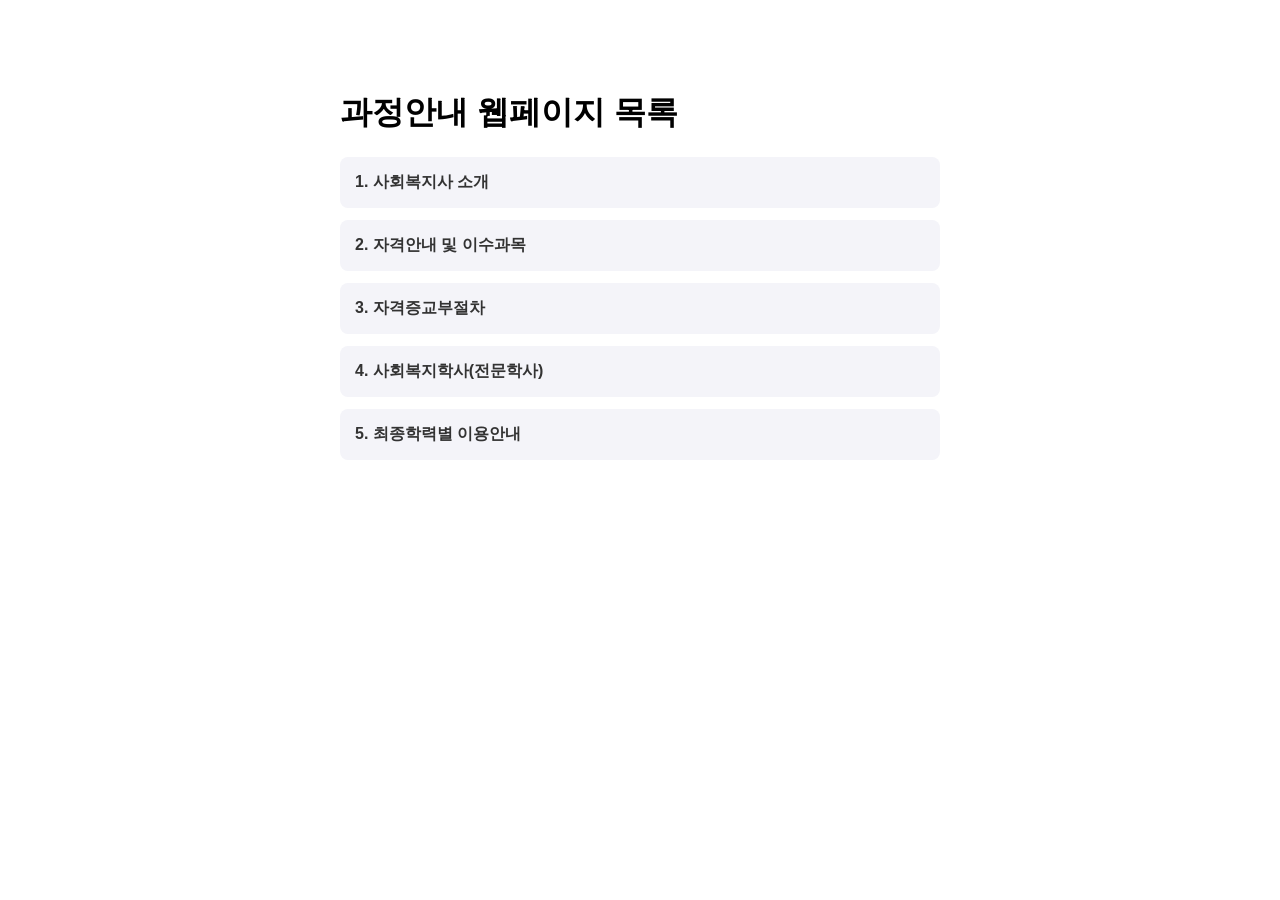
==== commit 0c6098c3: "Add files via upload" ====
--- a/index.html
+++ b/index.html
@@ -1,2441 +1,28 @@
 <!DOCTYPE html>
-<!-- saved from url=(0076)https://edulife.sungkyul.ac.kr/lec/home/cyberlec/new_welfare.php?q=content01 -->
-<html lang="ko"><head><meta http-equiv="Content-Type" content="text/html; charset=EUC-KR">
-
-
-
-<meta http-equiv="X-UA-Compatible" content="IE=edge">
-<link rel="canonical" href="https://edulife.sungkyul.ac.kr/">
-<meta name="description" content="������ �������� Ŀ��ŧ������ ��ȸ������ 1�� �հ��� �ϼ��غ�����.">
-<meta property="og:type" content="website">
-<meta property="og:title" content="��ȸ������ 1��! �Ϻ� ��� �ΰ� | ������б�">
-<meta property="og:description" content="������ �������� Ŀ��ŧ������ ��ȸ������ 1�� �հ��� �ϼ��غ�����.">
-<meta property="og:image" content="https://edulife.sungkyul.ac.kr/img/new_page/images/thumb_main.jpg">
-<meta property="og:url" content="https://edulife.sungkyul.ac.kr">
-<meta property="og:site_name" content="������б��������������">
-
-<meta name="twitter:card" content="summary">
-<meta name="twitter:title" content="��ȸ������ 1��! �Ϻ� ��� �ΰ� | ������б�">
-<meta name="twitter:description" content="������ �������� Ŀ��ŧ������ ��ȸ������ 1�� �հ��� �ϼ��غ�����.">
-<meta name="twitter:image" content="https://edulife.sungkyul.ac.kr/img/new_page/images/thumb_main.jpg">
-
-
-<title>������б�������������� ��ȸ������2�� �Ұ�</title>
-
-<script src="./index_files/jquery-1.10.2.min.js.�ٿ�ε�"></script>
-<!-- script type="text/javascript" src="/js/jquery.min.js"></script>   ���γ��� �����ʿ� ������ ver3.1.1 -->
-<link href="./index_files/new_comm.css" rel="stylesheet" type="text/css">
-<link href="./index_files/new_main.css" rel="stylesheet" type="text/css">
-<link rel="stylesheet" href="./index_files/new_main2.css">
-<link rel="icon" href="https://edulife.sungkyul.ac.kr/img/favicon.ico" type="image/x-icon">
-<script>
-//Ȩ������ �������ϸ鼭 getLoginNeed2 ���θ���: �α��� ��ΰ� Ʋ��:2018-09-11201809
-
-
-var mouseX,mouseY,mouseID;
-function getMemberLayer(id,e)
-{	
-	var x = (e.pageX) ? e.pageX : document.body.scrollLeft+event.clientX;
-	var y = (e.pageY) ? e.pageY : document.body.scrollTop+event.clientY;
-	var layer = document.getElementById('_member_layer_');
-	if (location.href.indexOf('/home/') != -1||location.href.indexOf('/_system/') != -1)frames._action_frame_.location.href = "mypage.php?a=mbr_layer&id=" + id;
-	else frames._action_frame_.location.href = "./_check.php?checkfile=mbrlayer&id=" + id;
-	layer.style.display = 'block';
-	layer.style.top = y-10+"px";
-	layer.style.left = x+20+"px";
-
-	mouseX = x;
-	mouseY = y;
-	mouseID= id;
-}
-function getMemberLayer_privacy(id,e, stat)
-{	
-	if(stat == 1) {
-		var x = (e.pageX) ? e.pageX : document.body.scrollLeft+event.clientX;
-		var y = (e.pageY) ? e.pageY : document.body.scrollTop+event.clientY;
-		var layer = document.getElementById('_member_layer_');
-		if (location.href.indexOf('/home/') != -1||location.href.indexOf('/_system/') != -1)frames._action_frame_.location.href = "mypage.php?a=mbr_layer&id=" + id;
-		else frames._action_frame_.location.href = "./_check.php?checkfile=mbrlayer&id=" + id;
-		layer.style.display = 'block';
-		layer.style.top = y-10+"px";
-		layer.style.left = x+20+"px";
-
-		mouseX = x;
-		mouseY = y;
-		mouseID= id;
-	} else {
-		alert("�޴� ���ٱ����� �����ϴ�. �����ڿ��� �������ֽñ� �ٶ��ϴ�.");
-	}
-}
-function MemberLayerHide(e)
-{
-	var x = (e.pageX) ? e.pageX : document.body.scrollLeft+event.clientX;
-	var y = (e.pageY) ? e.pageY : document.body.scrollTop+event.clientY;
-
-	if (x != mouseX || y != mouseY)
-	{
-		var layer = document.getElementById('_member_layer_');
-		if(layer){
-		layer.style.display = 'none';
-		}
-	}
-}
-function getMemberWin(que)
-{
-	window.open('../../_system/module/member/member.php?xsite=cyberlec&id=' + que,'','left=0,top=0,width=800,height=630,status=yes,scrollbars=yes');
-}
-function getEmailWin(domain,id)
-{
-	location.href = "mailto:" + id + "@" + domain;
-}
-function OpenZipcode(pwd,z1,z2,ad,ad1) 
-{
-	var gpwd = (pwd) ? pwd : '.';
-	var url = gpwd+'/zipsearch/zipcode.php?zip1='+z1+'&zip2='+z2+'&address='+ad+'&address1='+ad1;
-	window.open(url,'zip_win','width=460,height=550,statusbar=no,scrollbars=yes,toolbar=no');
-}
-function smOver(obj)
-{
-	obj.style.background='#FE8820';
-	obj.style.color='white';
-}
-function smOut(obj)
-{
-	obj.style.background='#EFECE0';
-	obj.style.color='black';
-}
-function goUrl(url,opt)
-{
-	if (opt == "")
-	location.href = url;
-	else
-	window.open(url , '' , opt);
-}
-function reqChat(myid,userid)
-{
-	if (myid == '')
-	{
-		alert('�α����� �ּ���.      ');
-	}
-	else {
-		window.open('../../_system/module/chat/chat.php?xsite=cyberlec&a=mkroom&que=mantoman/main&callid='+userid,'','left=0,top=0,width=500,height=480,scrollbars=no,status=yes');
-	}
-}
-function SendSms(name,num,path)
-{
-	if (num == "")
-	{
-		alert("�޴��� ��ȣ�� �������� �ʾҽ��ϴ�.        ");
-	}
-	else
-	{
-		var n = num.split('-');
-		url = path+"module.php?module=sms&q=phone&mobile_1="+n[0]+"&mobile_2="+n[1]+""+n[2]+"&toname="+name;
-		getPopUpFlag(window.open(url , '' , 'left=0,top=0,width=170,height=390,scrollbars=no,status=yes,resizable=no'));
-	}
-}
-function UploadView(id,uid,ok,que)
-{
-	if (ok == '1')
-	{
-		getPopUpFlag(window.open("../../_system/module/upload/view.php?xsite=cyberlec&id="+id+"&uid=" + uid + "&view=" + que , 'uploadviewwin', 'left=0,top=0,width=440,height=100,scrollbars=yes,status=yes'));
-	}
-	else {
-		alert('�ٿ�ε� ������ �����ϴ�.             ');
-	}
-}
-function BbsArticleWin(url,w,h)
-{
-	getPopUpFlag(window.open(url , 'articlewin' , 'left=0,top=0,width='+w+',height='+h+',scrollbars=yes,status=yes'));
-}
-
-function showInvWin(url)
-{
-	getPopUpFlag(window.open(url , 'articlewin' , 'left=0,top=0,width=800,height=600,scrollbars=yes,status=yes'));
-}
-function zoom(uid)
-{
-	window.open('../../_system/module/shop/zoom.php?uid=' + uid,'','left=0,top=0,width=480,height=555,scrollbars=no,status=yes');
-}
-function getTpriceLoyaltyJs(tprice,val)
-{
-	var tmpval = val ? val : 1; 
-	return parseInt(Math.floor(parseInt(tprice)/tmpval ) * tmpval);
-} 
-function getLoginNeed()
-{
-	if(confirm('�α����� �ʿ��մϴ�.        \n\n���� �α����Ͻðڽ��ϱ�?'))
-	{
-		//location.href = "./login.php?referer=" + escape(location.href);
-		location.href = "./login.php";
-	}
-}
-
-//Ȩ������ �������ϸ鼭 ���θ���: �α��� ��ΰ� Ʋ��:2018-09-11
-function getLoginNeed2()
-{
-	if(confirm('�α����� �ʿ��մϴ�.        \n\n���� �α����Ͻðڽ��ϱ�?'))
-	{
-		//location.href = "./login.php?referer=" + escape(location.href);
-		location.href = "/lec/home/cyberlec/membership.php?q=content12";
-	}
-}
-
-//20201027 �ű������� �α��� url
-function getLoginNeed3()
-{
-	if(confirm('�α����� �ʿ��մϴ�.        \n\n���� �α����Ͻðڽ��ϱ�?'))
-	{
-		location.href = "./new_member.php?q=content01&referer=%2Flec%2Fhome%2Fcyberlec%2Fnew_welfare.php%3Fq%3Dcontent01";
-	}
-}
-
-function getDownInfo(uid)
-{
-	window.open('../../_system/module/upload/info.php?uid=' + uid,'','left=0,top=0,width=480,height=555,scrollbars=yes,status=yes');
-}
-function getMessenger(id)
-{
-	window.open('../../_system/module/messenger/index.php?id=' + id,'','left=0,top=0,width=550,height=650,scrollbars=no,status=yes,resizable=yes');
-}
-
-//webz
-function imgOrignWin(url)
-{
-	getPopUpFlag(window.open('./img.view.php?img=' + url,'','width=10px,height=10px,status=yes,resizable=yes,scrollbars=yes'));
-}
-function sendprint(uid)
-{
-	getPopUpFlag(window.open('../../_system/module/print/print.htm?uid=' + uid , 'printwin' , 'top=0,left=0,width=650,height=600,scrollbars=yes,status=yes'));
-}
-function statview(id)
-{
-	getPopUpFlag(window.open('bbs_opr.php?q=stat&newwin=Y&id='+id , 'bbsstatwin' , 'top=0,left=0,width=650,height=600,scrollbars=no,status=yes'));
-}
-function singo(table,uid,userid,mbid)
-{
-	if (mbid == "")
-	{
-		alert('ȸ������ �α����� �ּ���.            ');
-		return;
-	}
-	getPopUpFlag(window.open("bbs_opr.php?q=singo&xsite=cyberlec&newwin=Y&id=opr_notice&tbl=" + table + "&suid=" + uid + "&userid="+userid, "singowin" , "left=0,top=0,width=550,height=330,scrollbars=no,status=yes"));
-}
-function getDivWidth(width,div)
-{
-	var maxsize = parseInt(width);
-    var content = document.getElementById(div); 
-    var img = content.getElementsByTagName("img"); 
-    for(i=0; i<img.length; i++) 
-    { 
-
-        if ( eval('img[' + i + '].width > maxsize') ) 
-        { 
-            var heightSize = ( eval('img[' + i + '].height')*maxsize )/eval('img[' + i + '].width') ; 
-            eval('img[' + i + '].width = maxsize') ; 
-            eval('img[' + i + '].height = heightSize') ; 
-        } 
+<html lang="ko">
+<head>
+  <meta charset="UTF-8">
+  <title>내 프로젝트 모음</title>
+  <style>
+    body { font-family: sans-serif; max-width: 600px; margin: 50px auto; padding: 20px; }
+    ul { list-style: none; padding: 0; }
+    li { margin: 12px 0; }
+    a { 
+      display: block; padding: 15px; background: #f4f4f9; 
+      text-decoration: none; color: #333; border-radius: 8px; font-weight: bold;
     }
-	content.innerHTML = content.innerHTML.replace(/<img /ig,"<img onclick='imgOrignWin(this);' ");
-}
-function onlyNumber2(){
-     if((event.keyCode<48)||(event.keyCode>57)){
-       event.returnValue=false;
-       }
- }
-function ReSizeIframe() {}//����¡ó��
-function getPageLink(lnum,p,tpage,imgpath)
-{
-	var g_p1 = "<img src='"+imgpath+"/prev1.gif' alt='������ư'> <span style='color:#666666;'>����</span>";
-	var g_p2 = "<img src='"+imgpath+"/prev2.gif' alt='������ư'> <span style='color:#666666;'>����</span>";
-	var g_n1 = "<span style='color:#666666;'>����</span> <img src='"+imgpath+"/next1.gif' alt='������ư'>";
-	var g_n2 = "<span style='color:#666666;'>����</span> <img src='"+imgpath+"/next2.gif' alt='������ư'>";
-	var g_cn = "&nbsp;&nbsp;<img src='"+imgpath+"/cutln.gif' hspace='8' alt='���м�'>&nbsp;&nbsp;";
-	var g_q  = "<a href='javascript:getPageGo(1);'><img src='"+imgpath+"/btn_firstp.gif' alt='�Ǿչ�ư'> �Ǿ�</a> ";
-
-	if(p < lnum+1) {
-		g_q += g_p1;
-	}else{
-		var pp = parseInt((p-1)/lnum)*lnum; g_q += "<a href='javascript:getPageGo("+pp+");' style='color:#666666;'>"+g_p2+"</a>";
-	}
-	
-	g_q += g_cn;
-
-	var st1 = parseInt((p-1)/lnum)*lnum + 1;
-	var st2 = st1 + lnum;
-
-	for(var jn = st1; jn < st2; jn++)
-	if ( jn <= tpage)
-	(jn == p)? g_q += "<b style='font-size:11px;color:#FF4040;border:#dfdfdf solid 1px;padding:4px 6px 1px 6px;height:10px;background:#efefef;'>"+jn+"</b>"+g_cn : g_q += "<a href='javascript:getPageGo("+jn+");' style='color:#666666;'>"+jn+"</a>"+g_cn;
-
-	if(tpage < lnum || tpage < jn) {
-		g_q += g_n1;
-	}else{
-		var np = jn; g_q += "<a href='javascript:getPageGo("+np+");'>"+g_n2+"</a>";
-	}
-	g_q  += " <a href='javascript:getPageGo("+tpage+");' style='color:#666666;'>�ǳ� <img src='"+imgpath+"/btn_lastp.gif' alt='�ǳ���ư'></a>";
-	document.write(g_q);
-}
-	
-// ���������� ������ ��, ����������, ����������, URL
-function get_paging(write_pages, cur_page, total_page, url, add)
-{    
-	var first = "<img src='/lec/_system/image/page/default/btn_firstp.gif' alt='�Ǿչ�ư'>";
-	var prev = "<img src='/lec/_system/image/page/default/prev2.gif' alt='������ư'>";
-	var next = "<img src='/lec/_system/image/page/default/next2.gif' alt='������ư'>";
-	var last = "<img src='/lec/_system/image/page/default/btn_lastp.gif' alt='�ǳ���ư'>";	
-	var vline = "&nbsp;&nbsp;<img src='/lec/_system/image/page/default/cutln.gif' hspace='8' alt='���м�'>&nbsp;&nbsp;";
-	
-    var str = '';
-    if (cur_page > 1) {
-        str += '<a href="'+url+'1'+add+'" class="pg_page pg_start">'+first+'</a>';
-    }
-
-    start_page = ( ( (parseInt)( (cur_page - 1 ) / write_pages ) ) * write_pages ) + 1;
-    end_page = start_page + write_pages - 1;
-
-    if (end_page >= total_page) end_page = total_page;
-
-    if (start_page > 1) str += '<a href="'+url+(start_page-1)+add+'" class="pg_page pg_prev">'+prev+'</a>';
-
-    if (total_page > 1) {
-        for (var k = start_page; k <= end_page; k++) {
-			
-			//console.log('61 k=',k,' cur_page=',cur_page,' start_page=',start_page, ' end_page=',end_page);
-			
-            if (cur_page != k)
-				if(k == start_page) str += '<a href="'+url+k+add+'" class="pg_page">'+k+'</a>';
-                else str += vline+'<a href="'+url+k+add+'" class="pg_page">'+k+'</a>';
-            else{
-				if(k == start_page) str += '<strong class="pg_current">'+k+'</strong>';
-                else str += vline+'<strong class="pg_current">'+k+'</strong>';
-			}
-        }
-    }
-
-    if (total_page > end_page) str += '<a href="'+url+(end_page+1)+add+'" class="pg_page pg_next">'+next+'</a>';
-
-    if (cur_page < total_page) {
-        str += '<a href="'+url+total_page+add+'" class="pg_page pg_end">'+last+'</a>';
-    }
-	
-    if (str)
-        document.write("<nav class='pg_wrap'><strong class='pg'>"+str+"</strong></nav>");
-    else
-        document.write("");
-}
-
-//20200929 ���������� ������ ��, ����������, ����������, URL - default_my_new ��
-function get_paging2(write_pages, cur_page, total_page, url, add)
-{    
-	var first = "ó��";
-	var prev = "����";
-	var next = "����";
-	var last = "��";	
-	var vline = " "; // ���м�
-	
-    var str = '';
-    if (cur_page > 1) {
-        str += '<a href="'+url+'1'+add+'" class="page_prev">'+first+'</a>';
-    }
-
-    start_page = ( ( (parseInt)( (cur_page - 1 ) / write_pages ) ) * write_pages ) + 1;
-    end_page = start_page + write_pages - 1;
-
-    if (end_page >= total_page) end_page = total_page;
-
-    if (start_page > 1) str += vline+'<a href="'+url+(start_page-1)+add+'" class="page_prev">'+prev+'</a>';
-
-    if (total_page > 1) {
-        for (var k = start_page; k <= end_page; k++) {
-			
-            if (cur_page != k)
-				if(k == start_page) str += vline+'<a href="'+url+k+add+'" >'+k+'</a>';
-                else str += vline+'<a href="'+url+k+add+'" >'+k+'</a>';
-            else{
-				if(k == start_page) str += vline+'<a href="#" class="on_page" title="���õ�">'+k+'</a>';
-                else str += vline+'<a href="#" class="on_page" title="���õ�">'+k+'</a>';
-			}
-        }
-    }
-
-    if (total_page > end_page) str += vline+'<a href="'+url+(end_page+1)+add+'" class="page_next">'+next+'</a>';
-
-    if (cur_page < total_page) {
-        str += vline+'<a href="'+url+total_page+add+'" class="page_next">'+last+'</a>';
-    }
-	
-    if (str)
-        document.write("<div class='board_page'>"+str+"</div>");
-    else
-        document.write("");
-}
-
-//2021.01. ���������� �̺�Ʈ��
-function get_paging3(write_pages, cur_page, total_page, url, add)
-{    
-	var first = "<<";
-	var prev = "<";
-	var next = ">";
-	var last = ">>";	
-	var vline = " "; // ���м�
-	
-    var str = '';
-    if (cur_page > 1) {
-        str += '<li><a href="'+url+'1'+add+'" class="page">'+first+'</a></li>';
-    }
-
-    start_page = ( ( (parseInt)( (cur_page - 1 ) / write_pages ) ) * write_pages ) + 1;
-    end_page = start_page + write_pages - 1;
-
-    if (end_page >= total_page) end_page = total_page;
-
-    if (start_page > 1) str += vline+'<li><a href="'+url+(start_page-1)+add+'" class="page">'+prev+'</a></li>';
-
-    if (total_page > 1) {
-        for (var k = start_page; k <= end_page; k++) {
-			
-            if (cur_page != k)
-				if(k == start_page) str += vline+'<li><a href="'+url+k+add+'" >'+k+'</a></li>';
-                else str += vline+'<li><a href="'+url+k+add+'" >'+k+'</a></li>';
-            else{
-				if(k == start_page) str += vline+'<li><a href="#" class="now">'+k+'</a></li>';
-                else str += vline+'<li><a href="#" class="now">'+k+'</a></li>';
-			}
-        }
-    }
-
-    if (total_page > end_page) str += vline+'<li><a href="'+url+(end_page+1)+add+'" class="page">'+next+'</a></li>';
-
-    if (cur_page < total_page) {
-        str += vline+'<li><a href="'+url+total_page+add+'" class="page">'+last+'</a></li>';
-    }
-	
-    if (str)
-        document.write("<ul>"+str+"</ul>");
-    else
-        document.write("");
-}
-
-
-//������Ŭ��
-function getPageGo(n)
-{ 
-	var p   = getUriString('p');
-	var que = location.href.replace('&p='+p,'');
-		 que = que.indexOf('?') != -1 ? que : que + '?';
-		 que = que.replace('&q=view&uid=' + getUriString('uid') , '');
-	var xurl = que.split('#');
-	location.href= xurl[0] + '&p=' + n; 
-}
-
-//�Ķ���Ͱ�
-function getUriString(param)
-{
-	var QuerySplit = location.href.split('?');
-	var ResultQuer = QuerySplit[1] ? QuerySplit[1].split('&') : '';
-
-	for (var i = 0; i < ResultQuer.length; i++)
-	{
-		var keyval = ResultQuer[i].split('=');
-		if (param == keyval[0]) return keyval[1];
-	}
-	return "";
-}
-
-
-function getPageLink_new(lnum,p,tpage,imgpath)
-{
-
-	
-
-	var g_p1 = "<span >&lt;</span>";
-	var g_p2 = "<span>&lt;</span>";
-	var g_n1 = "<span>&gt;</span>";
-	var g_n2 = "<span>&gt;</span>";
-	var g_cn = " ";
-	var g_q  = "<a href='javascript:getPageGo(1);' class='page_prev'> &lt;&lt;</a> ";
-
-	if(p < lnum+1) {
-		g_q += "<a class='page_prev'>"+g_p1+"</a>";
-	}else{
-		var pp = parseInt((p-1)/lnum)*lnum; g_q += "<a href='javascript:getPageGo("+pp+");' class='page_prev'>"+g_p2+"</a>";
-	}
-	
-	g_q += g_cn;
-
-	var st1 = parseInt((p-1)/lnum)*lnum + 1;
-	var st2 = st1 + lnum;
-
-	for(var jn = st1; jn < st2; jn++)
-	if ( jn <= tpage)
-	(jn == p)? g_q += "<a class='on_page'>"+jn+"</a>"+g_cn : g_q += "<a href='javascript:getPageGo("+jn+");' style='color:#666666;'>"+jn+"</a>"+g_cn;
-
-	if(tpage < lnum || tpage < jn) {
-		g_q += "<a class='page_next'>"+g_n1+"</a>";
-	}else{
-		var np = jn; g_q += "<a href='javascript:getPageGo("+np+");' class='page_next'>"+g_n2+"</a>";
-	}
-	g_q  += " <a href='javascript:getPageGo("+tpage+");' class='page_next'>&gt;&gt;</a>";
-	document.write(g_q);
-}
-
-function getPageLink_new2(write_pages, cur_page, total_page, url, add)
-{
-
-
-	var first = "ó��������";
-	var prev = "����������";
-	var next = "����������";
-	var last = "������������";	
-	var vline = ""; // ���м�
-	
-    var str = '';
-    if (cur_page > 1) {
-        str += '<a href="'+url+'1'+add+'" class="jkbtn_arr">'+first+'</a>';
-    }
-
-    start_page = ( ( (parseInt)( (cur_page - 1 ) / write_pages ) ) * write_pages ) + 1;
-    end_page = start_page + write_pages - 1;
-
-    if (end_page >= total_page) end_page = total_page;
-
-    if (start_page > 1) str += vline+'<a href="'+url+(start_page-1)+add+'" class="jkbtn_arr">'+prev+'</a>';
-
-    if (total_page > 1) {
-        for (var k = start_page; k <= end_page; k++) {
-			
-            if (cur_page != k)
-				if(k == start_page) str += vline+'<a href="'+url+k+add+'" >'+k+'</a>';
-                else str += vline+'<a href="'+url+k+add+'" >'+k+'</a>';
-            else{
-				if(k == start_page) str += vline+'<a href="#" class="on" title="���õ�">'+k+'</a>';
-                else str += vline+'<a href="#" class="on" title="���õ�">'+k+'</a>';
-			}
-        }
-    }
-
-    if (total_page > end_page) str += vline+'<a href="'+url+(end_page+1)+add+'" class="jkbtn_arr">'+next+'</a>';
-
-    if (cur_page < total_page) {
-        str += vline+'<a href="'+url+total_page+add+'" class="jkbtn_arr">'+last+'</a>';
-    }
-	
-    if (str)
-        document.write("<div class='board_page'>"+str+"</div>");
-    else
-        document.write("");
-}
-
-function getDateFormat(date , type)
-{
-	var ck;
-	var rtstr = "";
-	var j = 0;
-	for(var i = 0; i < type.length; i++) 
-	{
-		if(type.substring(i,i+1) == 'x')
-		{
-			rtstr += date.substring(j,j+1);
-		}
-		else {
-			j--;
-			rtstr += type.substring(i,i+1);
-		}
-		j++;
-	}
-	document.write(rtstr);	
-}
-function getJosa(str, tail) 
-{ 
-    strTemp = str.substr(str.length - 1); 
-    return ((strTemp.charCodeAt(0) - 16) % 28 != 0) ? str + tail.substr(0, 1) : str + tail.substr(1, 1); 
-}
-//Ÿ�Ժ� (�񱳹��� , ������ ; ex: getTypeCheck(string , "1234567890") ) 
-function getTypeCheck (s, spc)
-{
-	var i;
-
-	for(i=0; i< s.length; i++) 
-	{
-		if (spc.indexOf(s.substring(i, i+1)) < 0) 
-		{
-			return false;
-		}
-	}        
-	return true;
-}
-
-//�޸����� (number_format)
-function commaSplit(srcNumber) 
-{ 
-	var txtNumber = '' + srcNumber; 
-
-	var rxSplit = new RegExp('([0-9])([0-9][0-9][0-9][,.])'); 
-	var arrNumber = txtNumber.split('.'); 
-	arrNumber[0] += '.'; 
-	do { 
-		arrNumber[0] = arrNumber[0].replace(rxSplit, '$1,$2'); 
-	} 
-	while (rxSplit.test(arrNumber[0])); 
-	if (arrNumber.length > 1) { 
-		return arrNumber.join(''); 
-	} 
-	else { 
-		return arrNumber[0].split('.')[0]; 
-	} 
-}
-
-//�޸�����
-function filterNum(str) 
-{ 
-	return str.replace(/^\$|,/g, ""); 
-}
-//����üũ
-function commaInsert(field)
-{
-	if (!getTypeCheck(field.value , "0123456789,"))
-	{
-		alert('���ڸ� �Է��� �ּ���.       ');
-		field.value = '';
-		field.focus();
-		return false;
-	}
-	field.value = commaSplit(filterNum(field.value));
-}
-</script>
-
-<script>
-function bookmarksite(url,title) {
-
-   if(window.chrome){
-      alert("Ctrl+DŰ�� �����ø� ���ã�⿡ �߰��Ͻ� �� �ֽ��ϴ�.");
-   }
-   // Firefox
-   else if (window.sidebar) // firefox
-   {
-       window.sidebar.addPanel(title, url);
-   }
-   // Opera
-   else if(window.opera && window.print)
-   { // opera
-      var elem = document.createElement('a');
-      elem.setAttribute('href',url);
-      elem.setAttribute('title',title);
-      elem.setAttribute('rel','sidebar');
-      elem.click();
-   }
-   else if (window.external && ('AddFavorite' in window.external)) {
-            // IE Favorite
-       window.external.AddFavorite(url, title);
-   }else {
-	alert('�˼��մϴ�. ���� �������� �ϸ�ũ ����� �������� �ʽ��ϴ�. ���� ������ּ���.');
-	return false;
-}
-}
-$(document).ready(function(){
-
-	var currentHost = window.location.hostname; // ���� ������ (��: admin.example.com)
-	var targetHost = "edulife.sungkyul.ac.kr"; // ������ ���� ������
-	var allowedSubdomains = ["admin", "helper", "tutor"]; // �����̷�Ʈ�� ���굵���� ����Ʈ, devel �߰� �� �Ǽ��� ����
-
-	var parts = currentHost.split(".");
-	if (parts.length > 2) {
-	var subdomain = parts[0]; // ù ��° �κ��� ���굵���� (��: admin)
-
-	if (allowedSubdomains.includes(subdomain)) {
-		// www.���� ���� �� ������ URL ����
-		var newUrl = window.location.protocol + "//" + targetHost + window.location.pathname + window.location.search + window.location.hash;
-		window.location.href = newUrl;
-		}
-	}
-    
-    $('.btn_layer_support').on('click', function(){
-        var op = $(this);
-        var lp = $("#" + $(this).attr("aria-controls"));
-        accessibilityFocus(op,lp);
-	});
-	
-	var popup_login = getCookie('popup_login');
-    if (popup_login =="done") {
-        $(".login_pop").hide();
-    } else {
-		$(".login_pop").show();
-	}
-    
-    $('.login_pop_close').click(function () {
-        $(this).parent().hide();
-        setCookie00('popup_login', "done", 1);
-    });
-	
-	$("body").find("iframe").each(function(index, item){
-		if($(item).attr("title") == undefined) {
-			$(item).attr("title", "��ũ��ó��");
-		}		
-	});	
-	
-	$(".allmenu > div > ul").each(function(index) {
-	  var targetWidth = $(".main_menu > li").eq(index).width();
-	  if(index == 0) {
-		  $(this).css({"width": targetWidth + 70, "margin-left": "100px"});
-	  } else {
-		  $(this).css("width", targetWidth + 70);
-	  }
-	});
-	
-	 var $allMenu = $(".allmenu"); 
-     var $menuBtn = $('.btn_allmenu');
-	
-	
-	 $('nav').on('mouseenter', function() {
-//        $menuBtn.addClass('open');
-        $allMenu.addClass('open');
-//        $allMenu.stop(true,true).slideDown(400);
-//		 if (!$allMenu.is(':animated')) {
-//			$allMenu.slideDown(400);
-//		 }
-	 }).on('mouseleave', function() {
-		$menuBtn.removeClass('open');
-		$allMenu.removeClass('open');
-//		if (!$allMenu.is(':animated')) {
-//			$allMenu.slideUp(400);
-//		}
-//		$allMenu.stop(true,true).slideUp(400);
-	 });
-
-	$('.btn_allmenu').click(function(){
-		$(this).toggleClass('open');
-		$allMenu.toggleClass('open');
-//    	$allMenu.stop(true, true).slideToggle(400);
-	});
-	
-});
-function accessibilityFocus(op, lp) {
-    var lpObj = lp.children(".lpop_cont");
-    var lpObjClose = lp.find(".lpop_close");
-    var lpObjTabbable = lpObj.find("button, input:not([type='hidden']), select, iframe, textarea, [href], [tabindex]:not([tabindex='-1'])");
-    var lpObjTabbableFirst = lpObjTabbable && lpObjTabbable.first();
-    var lpObjTabbableLast = lpObjTabbable && lpObjTabbable.last();
-    var lpOuterObjHidden = $(".skip-links, .masthead, .initial-content, .search-content, .page__footer"); 
-    var all = $(".masthead, .page__footer").add(lp);
-    var tabDisable;
-
-
-    lpOuterObjHidden.attr("aria-hidden", "true"); 
-    lpObjTabbable.length ? lpObjTabbableFirst.focus().on("keydown", function(event) { 
-        if (event.shiftKey && (event.keyCode || event.which) === 9) {
-            event.preventDefault();
-            lpObjTabbableLast.focus();
-        }
-    }) : lpObj.attr("tabindex", "0").focus().on("keydown", function(event){
-        tabDisable = true;
-        if ((event.keyCode || event.which) === 9) event.preventDefault();
-    });
-
-    lpObjTabbableLast.on("keydown", function(event) {
-        if (!event.shiftKey && (event.keyCode || event.which) === 9) {
-            event.preventDefault();
-            lpObjTabbableFirst.focus();
-        }
-    });
-
-//    lp.attr("tabindex", 0).show().focus();
-	lp.show().focus();
-	lp.find('.lpop_close').attr("tabindex", 0).focus();
-    lpObjClose.on('click', function(){
-        lp.hide();
-        lpOuterObjHidden.removeAttr("aria-hidden");
-        op.attr("tabindex", 0).focus();
-    });
-}
-function getCookie(name) {
-    var nameOfCookie = name + "=";
-    var x = 0;
-    while (x <= document.cookie.length) {
-        var y = (x + nameOfCookie.length);
-        if (document.cookie.substring(x, y) == nameOfCookie) {
-            if ((endOfCookie = document.cookie.indexOf(";", y)) == -1)
-                endOfCookie = document.cookie.length;
-            return unescape(document.cookie.substring(y, endOfCookie));
-        }
-        x = document.cookie.indexOf(" ", x) + 1;
-        if (x == 0) break;
-    }
-    return "";
-}
-function setCookie24(name, value, expiredays) {
-    var todayDate = new Date();
-    todayDate.setDate(todayDate.getDate() + expiredays);
-    document.cookie = name + "=" + escape(value) + "; path=/; expires=" + todayDate.toGMTString() + ";";
-}
-
-function setCookie00(name, value, expiredays) {
-    var todayDate = new Date(); todayDate = new Date(parseInt(todayDate.getTime() / 86400000) * 86400000 + 54000000);
-    if (todayDate > new Date()) {
-        expiredays = expiredays - 1;
-    }
-    todayDate.setDate(todayDate.getDate() + expiredays);
-    document.cookie = name + "=" + escape(value) + "; path=/; expires=" + todayDate.toGMTString() + ";";
-}
-	
-</script>
-    
-
-
-
-<script>
-var logexp = location.href.split('/');
-var favoriteurl= 'https://' + logexp[2]; //Ȩ�������ּ�
-var favoritetitle= '������б��������������'; //Ȩ������Ÿ��Ʋ
-
-function HelpControll(){
-        window.open('https://helpu.kr/nesnet/','helpcontroll','toolbar=no,location=no,directories=no,status=no,menubar=no,scrollbars=yes,top=50,left=50,width=840,height=550');
-}
-</script>
-<script>
-if(navigator.userAgent.match(/Android|Mobile|iP(hone|od|ad)|BlackBerry|IEMobile|Kindle|NetFront|Silk-Accelerated|(hpw|web)OS|Fennec|Minimo|Opera M(obi|ini)|Blazer|Dolfin|Dolphin|Skyfire|Zune/)){
-
- location.href = "https://medulife.sungkyul.ac.kr/";  //����Ͽ� �ε��������� ����
-
-}
-
-</script>
-
-
-
-<style>
-a:focus-visible {outline: 2px solid #ff0000; outline-offset: 1px;}
-.snb a:focus-visible {outline: 2px solid #ff0000; outline-offset: -2px;}
-.btn_logins a:focus-visible {outline: 2px solid #000; outline-offset: 2px;}
-#skip a:focus-visible {outline: 2px solid #ff0000; outline-offset: -2px;}
-.header_wrap_top a:focus-visible, .header_wrap_menu a:focus-visible {outline: 2px solid #ff0000; outline-offset: 1px;}
-.header_wrap_top p.htop_img {width: auto; margin: 10px 15px 0 0;}
-.header_wrap_menu .f_left + .f_left {margin-left: 30px;}
-	
-.time_atec * {font-family: NotoSansKR;}
-.time_atec {height:60px; background:#222; color:#fff; text-align:center; font-size:32px; padding:0; margin:0;  position:relative; min-width:1000px; display:block  }
-.time_atec span{padding:0; margin:0;  height:60px;  display:inline-block}
-.time_atec em{font-size:18px; letter-spacing:0; font-style:normal; color: #aaa;}
-.time_atec h3{padding:0; margin: 5px 20px 0 0; font-size:16px; display:inline-block; line-height: 1.3; letter-spacing: 0; font-weight:normal;}
-.time_atec h3 strong{display: block; font-size: inherit; font-weight: 600; color:#fff; padding:0; margin:0; }
-.time_atec #clock strong{background:url("./index_files/time_bak.png") no-repeat  0px 5px; background-size: contain; padding-left:5px; line-height:60px; box-sizing:border-box; display:inline-block; width:66px; font-size: 32px; letter-spacing: 16px;}
-.time_atec .re_btnclass { position:absolute; left:50%; margin-left:300px; top:10px; width:120px;height:30px; text-align:center;  line-height:0}
-.time_atec .re_btnclass a{ text-decoration:none; color:#fff; font-size:14px; width:100%; font-size: 14px; line-height:26px; padding:4px; width:110px;height:38px; display:block; border-radius:18px; letter-spacing:0px; font-weight:bold; border: 1px solid #fff; border-radius: 4px; box-sizing: border-box;}
-.icon-emo-sunglasses{display: inline-block; z-index:100000;background: url("./index_files/time_close.png") no-repeat  center; position:absolute; top:10px; RIGHT:10px; color:#fff; width:40px; height:40px; text-align:center; font-size:24px; font-weight:bold; border-radius:20px; cursor: pointer; opacity: 0.8;}
-.icon-emo-sunglasses:hover {opacity: 1;}
-.icon-emo-grin{z-index:100000;background:url("./index_files/ic_menu.png") no-repeat 5px 5px; position:absolute; top:10px;RIGHT:10px; color:#fff; width:40px; height:40px; text-align:center; font-size:24px; font-weight:bold; border-radius:20px; cursor: pointer;}
-	
-#moo_container{display:none}
-#n_container{display:block; background: transparent;}
-	
-body {background: #fff;}
-#n_container.n_container_new {display:block; margin: 50px auto; padding: 0; background: #fff; border-radius: 10px;}
-.n_container_new .new_contentbox {float: left; width: calc(100% - 10px); margin: 10px 0; background: #f5f6fb; border-radius: 10px;}
-.n_container_new .tbl_paylist td {background: #fff;}
-.n_container_new .snb {overflow: visible;}
-.n_container_new .snb h1 {background: none; color: #333;}
-.n_container_new .menu_v li.active {border: none;}
-.n_container_new .menu_v li a {padding: 10px 0px 10px 10px; border: none;}
-.n_container_new .menu_v li a:hover {background: none;}
-.n_container_new .menu_v li a .i {background: none;}
-.n_container_new .menu_v li:hover:after {content: ''; position: absolute; bottom: 5px; left: 10px; display: inline-block; width: calc(100% - 20px); height: 1px; background: #3b59c5;}
-.n_container_new .menu_v li.active a, .n_container_new .menu_v li a:hover {color: #3b59c5;}
-.n_container_new .menu_v li.active .i {border-radius: 100%; width: 24px; height: 24px; margin: 0; left: calc(100% - 10px); top: calc(50% - 12px); transform: rotate(180deg); background: #f5f6fb url(/img/n_img/ico_sub.gif) no-repeat 8px 8px;}
-.n_container_new .banner_new1 {width: calc(100% - 20px); margin: 40px 10px 10px 10px; border: none; background: #f5f6fb; border-radius: 10px;}
-.n_container_new .banner_new1 > p {padding-left: 10px;}
-.n_container_new .banner_new1 > p:first-child {padding-left: 0; font-size: 22px; text-align: center; color: #D50000;}
-.n_container_new .banner_new1 > p:first-child:before {content: ''; display: inline-block; width: 32px; height: 32px; background: url('/img/new_page/images/ic_banner.png')}
-.n_container_new .banner_new1 > span {padding: 10px 0 0 10px;}
-.n_container_new .banner_new1 span {color: #333;}
-.n_container_new .banner_new1 > p.frm_title {padding: 10px;}
-.n_container_new .banner_new1 > p.frm_title:before {left: 10px; width: calc(100% - 20px);}
-.n_container_new .info_regbox {padding: 0 10px;}
-.n_container_new .banner_new1.banner_new_fixed, .n_container_new .banner_new1.banner_new_bot {width: 170px;}
-.n_container_new .info_regbox .infor_ok {background: #b0b0b0; color: #fff;}
-.n_container_new .info_regbox .btn_ok {border-color: #3c42a0; background: #4951be;}
-.n_container_new .info_regbox .nwitems .nwi_texts, .n_container_new .info_regbox .nwitems select {border-color: #E3E4E8;}
-	
-#skip{position:relative;z-index:9999}
-#skip a{position:absolute;top:-40px;left:0;width:100%;padding:5px 0;background-color:#033478;font-size:14px;line-height:30px;color:#FFF;text-align:center;transition:all 0.4s}
-#skip a:hover,#skip a:focus,#skip a:active{top:0;text-decoration:none}
-.hide2{overflow:hidden;position:absolute;left:-1px;top:-1px;width:0;height:0;font-size:0;line-height:0}/* ���ټ����� ���� display:none �ۼ� ���� */
-	
-
-.header_logo h1 {position: absolute;top: 45px;left: calc(50% - 160px); font-size: 0; line-height: 0;}
-#layer_support {display: none;}
-#layer_support .bg_form {opacity: 0.4;}
-.layer_cont {position:fixed; top:50px; left:50%; display:block; width:700px; margin-left:-350px; padding: 0; border:1px solid #888; background: #fff; box-sizing:border-box; overflow:hidden; z-index:9999; border-radius: 10px;}
-.layer_cont h3{font-size:23px; font-weight:bold; padding-left: 20px; position:relative; margin:0; line-height:60px; border-bottom:1px solid #bcbcbc; background:#eee; color:#222;}
-.layer_cont h3 span{ font-size:17px; font-weight:400; color:#888; display:block}
-.layer_cont h3 > a {position:absolute; top: 10px; right: 10px}
-.layer_cont > div {padding: 40px 0; text-align: center;}
-.layer_cont > div .layer_cont_btn {margin-top: 20px;}
-.layer_cont .btn_support {display: inline-block; margin-left: 18px;}
-.layer_cont .btn_support:first-child {margin-left: 0;}
-	
-	
-.header_wrap .login_pop {position: absolute; top: 145px; right: calc(50% - 685px); width: 260px; height: 100px; text-align: center; border: 1px solid #f0f0f0; background: #fff; border-radius: 5px; box-shadow: 0px 2px 2px 2px rgba(0,0,0,0.2); z-index: 10;}
-.header_wrap .login_pop > a {position: absolute; top: 5px; right: 2px; line-height: 1; filter: invert(1); z-index: 11;}
-.header_wrap .login_pop_cont {position: relative; }
-.header_wrap .login_pop_cont:before {content: ''; position: absolute; top: -25px; left: calc(50% - 9px); width: 18px; height: 9px; background: url('/img/new_page/main_new2/ic_msg_arrow.png') no-repeat;}
-.header_wrap .login_pop_cont > p {margin-top: 16px; font-size: 13px; color: #757575;}
-.header_wrap .login_pop_cont > p > span {font: inherit; font-weight: 600; color: inherit;}
-.header_wrap .login_pop_cont > a {display: inline-block; min-width: 58px; margin-top: 6px; padding: 5px 8px; font-size: 13px; line-height: 1; background: #333; color: #fff; border-radius: 2px;}
-.header_wrap .login_pop_cont > a + a {margin-left: 4px; background: #18a4ea;}
-
-
-.header_wrap {position: relative; height: 100px;}
-.header_wrap, .footer_wrap, #n_wrap, .time_atec, #n_container {min-width: 1252px;}
-.header_wrap .section_cont, .footer_wrap .section_cont {width: 1252px;}
-/*.header_wrap .section_cont, .footer_wrap .section_cont {width: 1200px;}*/
-.header_wrap .header_top .section_cont > div, .header_wrap .header_main .section_cont > div {display: inline-block; width: 100%;}
-.header_wrap .header_top {height: 70px; background: #fff}
-.header_wrap .header_top h1 {float: left; margin: 10px 0 0 0; padding: 0; line-height: 1;}
-.header_wrap .header_top ol.top_menu {float: right; margin-top: 20px;}
-.header_wrap .header_top ol.top_menu > li {float: left; font-size: 16px; line-height: 28px;}
-.header_wrap .header_top ol.top_menu > li:first-child {margin-left: 0;}
-.header_wrap .header_top ol.top_menu > li:before {content: ''; display: inline-block; width: 1px; height: 12px; vertical-align: middle; background: #ddd;}
-.header_wrap .header_top ol.top_menu > li:first-child:before {display: none;}
-.header_wrap .header_top ol.top_menu > li > a, .header_wrap .header_top ol.top_menu > li > a > span {font: inherit;}
-.header_wrap .header_top ol.top_menu > li > a {display: inline-block; padding: 0 12px; font: inherit;}
-.header_wrap .header_top:after {content: ""; display: block; clear: both;}
-
-
-.header_wrap .header_main * {line-height: 1;}
-.header_wrap .header_main {height: 80px; padding-top: 10px; border-top: 1px solid #ddd; border-bottom: 1px solid #ddd;}
-.header_wrap .header_main nav {float: right; display: inline-block; height: 70px; padding-top: 10px;}
-.header_wrap .header_main ul.main_menu {float: right; padding-right: 40px;}
-.header_wrap .header_main ul.main_menu > li {float: left; position: relative; margin-left: 80px; font-size: 20px; line-height: 32px; font-weight: 600;}
-.header_wrap .header_main ul.main_menu > li > a {position: relative; display: inline-block; width: 100%; height: 100%; font-size: inherit; line-height: 2; color: #222;}
-.header_wrap .header_main ul.main_menu > li > a:before {content: ''; position: absolute; top: -8px; left: calc(50% - 4px); display: inline-block; width: 8px; height: 8px; background: #2a5ca5; border-radius: 100%; transform: scale(0); transition: transform 250ms ease;}
-.header_wrap .header_main ul.main_menu > li > a:hover:before {transform: scale(1);}
-.header_wrap .header_main ul.main_menu > li > a:after {content: ''; position: absolute; bottom: -4px; left: 0; display: inline-block; width: 100%; height: 3px; background: #2a5ca5; transform: scaleX(0); transition: transform 250ms ease;}
-.header_wrap .header_main ul.main_menu > li > a:hover:after {transform: scaleX(1);}
-/*
-.header_wrap .header_main ul.main_menu > li:last-child:before {content: ''; position: absolute; top: 10px; left: -35px; display: inline-block; width: 1px; height: 14px; background: #999;}
-.header_wrap .header_main ul.main_menu > li:last-child > a > span {display: inline-block; margin: 12px 4px 0 0; vertical-align: top; filter: invert(1);}
-*/
-.header_wrap .btn_allmenu {float: left; display: inline-block; margin: 18px 10px 10px 10px;}
-.header_wrap .btn_allmenu > span {display: block; width: 26px; height: 3px; margin-top: 5px; background: #333; transition: all 0.3s;}
-.header_wrap .btn_allmenu > span:nth-child(1) {margin-top: 0;}
-.header_wrap .btn_allmenu > span:nth-child(2) {width: 22px;}
-.header_wrap .btn_allmenu > span:nth-child(3) {width: 18px;}
-.header_wrap .btn_allmenu.open > span:nth-child(1) {width: 23.5px; margin-top: 5px; transform: rotate(-45deg) translateY(5.5px);}
-.header_wrap .btn_allmenu.open > span:nth-child(2) {display: none;}
-.header_wrap .btn_allmenu.open > span:nth-child(3) {width: 24px; transform: rotate(45deg) translateY(-5.5px);}	
-	
-.header_wrap .allmenu {position: absolute; top: 80px; left: 0; width: 100%; height: 0; padding: 0; background: #fff; overflow: hidden; transform-origin: top; transition: height 0.4s ease; z-index: 101;}
-.header_wrap .allmenu .section_cont {padding: 10px 0;}
-.header_wrap .allmenu.open {height: 315px; border-bottom: 1px solid #c7c8c9; transform-origin: top; transition: height 0.4s ease;}
-.header_wrap .allmenu.open .section_cont {position: absolute; top: 0; left: calc(50% - 626px);}
-.header_wrap .allmenu ul {float: left; min-height: 290px; margin-left: 10px; padding-left: 10px; text-align: left; border-left: 1px solid #c1c8d1}
-.header_wrap .allmenu ul:first-child {margin-left: 0;}
-.header_wrap .allmenu ul > li {position: relative; margin-top: 10px; font-size: 18px; line-height: 1.5; text-align: center; letter-spacing: -0.5px; color: #444;}
-.header_wrap .allmenu ul > li:first-child {margin-top: 5px;}
-.header_wrap .allmenu ul > li > a {position: relative; display: inline-block; font: inherit;}
-.header_wrap .allmenu ul > li:hover > a {color: #2a5ca5;}
-/*.header_wrap .allmenu ul > li:hover > a:before {content: ''; position: absolute; top: calc(50% - 1px); left: -2px; display: inline-block; width: 3px; height: 3px; background: #2a5ca5; border-radius: 100%;}*/
-.header_wrap .allmenu ul > li:hover > a:after {content: ''; position: absolute; bottom: -2px; left: 0; display: inline-block; width: calc(100% - 5px); height: 1px; margin-left: 5px; background: #2a5ca5;}
-
-
-
-.footer_wrap {position: relative; margin-bottom: -16px; font-size: 14px; line-height: 1; border-top: 1px solid #d7d7dc; background: #f3f3f7; color: #333;}
-.footer_wrap .footer_menu {display: inline-block; width: 100%; padding: 12px 0;}
-.footer_wrap .footer_menu ul > li {position: relative; float: left; margin-left: 40px; line-height: 28px;}
-.footer_wrap .footer_menu ul > li:before {content: ':'; position: absolute; top: 0; left: -21px; color: rgba(68, 68, 68, 0.3);}
-.footer_wrap .footer_menu ul > li > a {display: inline-block; width: 100%; height: 100%; font-size: 15px;}
-.footer_wrap .footer_menu ul > li:first-child {margin-left: 0;}
-.footer_wrap .footer_menu ul > li:first-child:before {display: none;}
-.footer_wrap .footer_info {display: inline-block; width: 100%; padding: 40px 0; border-top: 1px solid rgba(208, 208, 213, 0.8);}
-.footer_wrap .footer_info > p, .footer_info > div {float: left;}
-.footer_wrap .footer_info > p:after {content: ''; display: inline-block; width: 1px; height: 45px; margin: 20px 20px 0 20px; vertical-align: top; background: rgba(208, 208, 213, 0.8);;}
-.footer_wrap .footer_info > div {padding-top: 18px;}
-.footer_wrap .footer_info > div > p {display: inline-block; margin-right: 10px;}
-.footer_wrap .footer_info > div > p > span {margin-right: 5px;}
-.footer_wrap .footer_info > div > p > span:after {content: ':';}
-.footer_wrap .footer_info > div > p:last-child {display: block; margin-top: 5px; font-size: 12px; color: #a0a0a0; letter-spacing: 0;}
-</style>
-
+    a:hover { background: #e0e0eb; }
+  </style>
 </head>
-<body style="">
-
-<!-- �˾� -->
-<!-- �˾� E -->
-
-
-
-<!-- �˾� -->
-<!-- �˾� E -->
-
-
-
-<link href="./index_files/swiper_4.5.1.css" rel="stylesheet" type="text/css">
-<script src="./index_files/swiper_4.5.1.js.�ٿ�ε�"></script>
-
-<script>
-$(function() {
-	//20210503 �����ټ� - ��� ��ħ�޴� ����
-	$("#n_top_menu button, #n_top_menu a").focus(function() {
-		$("#n_bottom_menu").css({"display":""});
-	});
-	$("button, a, input").not("#n_top_menu button, #n_top_menu a, #n_top_menu input").focus(function() {
-		$("#n_bottom_menu").css({"display":"none"});
-	});
-	
-	var date_txt = '2026-10-13';
-	var date_arr = date_txt.split('-');
-	var date_dday = date_arr[1] + '�� ' +date_arr[2] + '�� ';
-	$('.time_atec > h3 > strong').html(date_dday + '������');
-
-	if (h_getCookie("tb_close")=="Y") {
- 		$("#spreadBtn").toggleClass(" icon-emo-sunglasses icon-emo-grin");
- 		$("#hiddenList").css({"display":"none"});
- 	} else {
-	 	$("#hiddenList").slideDown();       
-	}
-	
-    $('#spreadBtn').click(function(){
-        if($("#hiddenList").is(":visible")){
-            $("#spreadBtn").toggleClass("icon-emo-grin icon-emo-sunglasses");
-            $("#hiddenList").slideUp();
-
-			h_setCookie("tb_close","Y",1);
-        }else{
-            $("#spreadBtn").toggleClass("icon-emo-sunglasses icon-emo-grin");
-			$("#hiddenList").slideDown();
-
-			h_setCookie("tb_close","",-1);
-        }
-
-    });
-	
-	var result_dday =  date_arr[0] + '/' + date_arr[1] + '/' + String(Number(date_arr[2]) - 1).padStart(2, '0') + ' 23:59:59';
-
-	$('#clock').countdown(result_dday, function(event) {
-		if(event.type == 'finish') {
-			$("#spreadBtn").toggleClass(" icon-emo-sunglasses icon-emo-grin");
- 			$("#hiddenList").css({"display":"none"});
-		}
-		$(this).html(event.strftime('<strong>%D</strong><em>day</em> <strong>%H</strong> : <strong>%M</strong> : <strong>%S</strong>'));
-	});
-	
-});
-	function h_getCookie(cname) {
-		var name = cname + "=";
-		var ca = document.cookie.split(';');
-		for(var i=0; i<ca.length; i++) {
-			var c = ca[i];
-			while (c.charAt(0)==' ') c = c.substring(1);
-			if (c.indexOf(name) != -1) return c.substring(name.length,c.length);
-		}
-		return "";
-	} 
-
-	function h_setCookie(cname, cvalue, exdays) {
-		var d = new Date();
-		d.setTime(d.getTime() + (exdays*24*60*60*1000));
-		var expires = "expires="+d.toUTCString();
-		document.cookie = cname + "=" + cvalue + "; path=/; " + expires;
-	}
-</script>
-
-
-
-<script>
-$(document).ready(function(){
-
-	$('.btn_sitemap').click(function() {
-		$(this).attr("aria-expanded", true);
-		$('header').toggleClass('active');
-	});
-
-	var didScroll;
-	var lastScrollTop = 0;
-	var delta = 5;
-	var navbarHeight = $('header').outerHeight();
-
-	$(window).scroll(function(event){
-	    didScroll = true;
-	});
-	setInterval(function(){
-	    if(didScroll){
-	        hasScrolled();
-	        didScroll = false;
-	    }
-	}, 250);
-	function hasScrolled(){
-	    var st = $(this).scrollTop();
-
-	    if(Math.abs(lastScrollTop - st) <= delta)
-	    return;
-	    if(st > lastScrollTop && st > navbarHeight){
-	        $('header').removeClass('header_down').addClass('header_up');
-	    }else{
-	        if(st + $(window).height() < $(document).height()){
-	            $('header').removeClass('header_up').addClass('header_down');
-	        }
-	    }
-	    lastScrollTop = st;
-	}
-});
-
-</script>
-	
-	<script>
-window.addEventListener('DOMContentLoaded', function() {
-    var menu = document.getElementById('menu_v');
-    if (!menu) return;
-
-    // �޴��� ���� ��� ��ġ(���� ��ǥ) ���ϱ�
-    var menuRect = menu.getBoundingClientRect();
-    var menuOffsetTop = window.pageYOffset + menuRect.top;
-
-    // �� ������ ä���� placeholder(���� ����) ���� ����
-    var placeholder = document.createElement('div');
-    placeholder.className = 'menu-placeholder';
-    placeholder.style.height = menu.offsetHeight + 'px';
-    menu.parentNode.insertBefore(placeholder, menu);
-
-    window.addEventListener('scroll', function() {
-        var scrollY = window.pageYOffset;
-
-        // ��ũ�� ��ġ�� �޴��� ���� ��ġ���� �������� ��
-        if (scrollY >= menuOffsetTop) {
-            menu.classList.add('is-fixed');
-            placeholder.classList.add('active');
-        } else {
-            menu.classList.remove('is-fixed');
-            placeholder.classList.remove('active');
-        }
-    });
-});
-</script>
-
-  <!------------------��ܹ�� ���� �ݱ� ��ư  --------------->
-
-<script src="./index_files/jquery.countdown.js.�ٿ�ε�"></script>
-
-<!-- skip menu ��//-->
-
-<div class="icon-emo-sunglasses" id="spreadBtn"></div>
-<div id="hiddenList" style="">
-    <div class="time_atec">
-        <h3><strong>10�� 13�� ������</strong>������ ������</h3> <span id="clock"><strong>05</strong><em>day</em> <strong>14</strong> : <strong>36</strong> : <strong>37</strong></span>
-        <div class="re_btnclass"><a href="https://edulife.sungkyul.ac.kr/lec/home/cyberlec/degree.php?q=content01">������û�ϱ�</a></div>
-    </div>
-</div>
-
-<!--- �ð� Ÿ�̸� --->
-
-<!-- UI Object -->
-<div id="n_wrap">
-<!-- header -->
-<div id="n_header">
-<div class="header_wrap"> 
-<!--
-		<div class="login_pop">
-		<a href="javascript:;" class="login_pop_close"><img src="/img/new_page/main_new2/ic_close.png" alt=""></a>
-		<div class="login_pop_cont">
-			<p>���ǰ��ǽ���<br><span>ȸ�� �α��� �� �̿밡���մϴ�.</span></p>
-			<a href="/lec/home/cyberlec/new_member.php?q=content01">�α���</a>
-			<a href="/lec/home/cyberlec/new_member.php?q=content09">����(����)������ �α���</a>
-		</div>
-	</div>
-	-->
-  
-  
-  	<div class="header_top is-fixed">
-		<div class="section_cont">
-			<div>
-				<h1>
-					<a href="https://edulife.sungkyul.ac.kr/lec/home/cyberlec/new_index.php"><img src="./index_files/logo_sku02.png" alt="������б�"></a>
-				</h1>
-				<ol class="top_menu">
-				 	<!--				<li><a href="/lec/home/cyberlec/new_member.php?q=content09"><span>������������� �α���</span></a></li>-->
-				 									<li><a href="https://edulife.sungkyul.ac.kr/lec/home/cyberlec/new_member.php?q=content01&amp;referer=%2Flec%2Fhome%2Fcyberlec%2Fnew_welfare.php%3Fq%3Dcontent01"><span>�α���</span></a></li>
-					<li><a href="https://edulife.sungkyul.ac.kr/lec/home/cyberlec/new_member.php?q=content04_3"><span>����ȸ������</span></a></li>
-
-									<li><a href="javascript:;" onclick="bookmarksite();"><span>���ã��</span></a></li>
-																								</ol>
-			</div>
-		</div>
-	</div>
-  
-  
-   <div class="header_main">
-		<div class="section_cont">
-			<div>
-			<a href="https://edulife.sungkyul.ac.kr/lec/home/cyberlec/new_welfare.php?q=content01#" class="btn_allmenu" title="��ü�޴�"><span></span><span></span><span></span></a>
-			<nav>
-				<ul class="main_menu">
-					<li><a href="https://edulife.sungkyul.ac.kr/lec/home/cyberlec/new_welfare.php?q=content01">�����ȳ�</a></li>
-					<li><a href="https://edulife.sungkyul.ac.kr/lec/home/cyberlec/new_credit.php?q=content01">����������</a></li>
-					<li><a href="https://edulife.sungkyul.ac.kr/lec/home/cyberlec/bbs.php?id=notice">�н�����</a></li>
-					<li><a href="https://edulife.sungkyul.ac.kr/lec/home/cyberlec/new_degree.php?q=content01">������û</a></li>
-					<li><a href="https://edulife.sungkyul.ac.kr/lec/home/cyberlec/new_support.php?q=content01">�ǽ���������</a></li>
-					<li><a href="https://edulife.sungkyul.ac.kr/lec/home/cyberlec/new_membership.php?q=content08">ȸ������</a></li>
-					<li><a href="https://edulife.sungkyul.ac.kr/lec/home/cyberlec/new_myclassroom.php?q=content01">���ǰ��ǽ�</a></li>
-				</ul>
-				<div class="allmenu">
-					<div class="section_cont">
-						<ul style="width: 142px; margin-left: 100px;">
-							<li><a href="https://edulife.sungkyul.ac.kr/lec/home/cyberlec/new_welfare.php?q=content01">��ȸ������ �Ұ�</a></li>
-							<li><a href="https://edulife.sungkyul.ac.kr/lec/home/cyberlec/new_welfare.php?q=content02">�ڰݾȳ� �� �̼�����</a></li>
-							<li><a href="https://edulife.sungkyul.ac.kr/lec/home/cyberlec/new_welfare.php?q=content03">�ڰ�����������</a></li>
-							<li><a href="https://edulife.sungkyul.ac.kr/lec/home/cyberlec/new_welfare.php?q=content04">��ȸ�����л�(�����л�)</a></li>
-							<li><a href="https://edulife.sungkyul.ac.kr/lec/home/cyberlec/new_welfare.php?q=content05">�����зº� �̿�ȳ�</a></li>
-						</ul>
-						<ul style="width: 160px;">
-							<li><a href="https://edulife.sungkyul.ac.kr/lec/home/cyberlec/new_credit.php?q=content01">������������?</a></li>
-							<li><a href="https://edulife.sungkyul.ac.kr/lec/home/cyberlec/new_credit.php?q=content02">�������� ����</a></li>
-							<li><a href="https://edulife.sungkyul.ac.kr/lec/home/cyberlec/new_credit.php?q=content03">��������</a></li>
-							<li><a href="https://edulife.sungkyul.ac.kr/lec/home/cyberlec/new_credit.php?q=content04">�������� ���ǻ���</a></li>
-						</ul>
-						<ul style="width: 142px;">
-							<li><a href="https://edulife.sungkyul.ac.kr/lec/home/cyberlec/bbs.php?id=notice">��������</a></li>
-							<li><a href="https://edulife.sungkyul.ac.kr/lec/home/cyberlec/bbs.php?id=reviews">�����ı�</a></li>
-							<li><a href="https://edulife.sungkyul.ac.kr/lec/home/cyberlec/bbs.php?id=sandong">�̺�Ʈ</a></li>
-							<li><a href="https://edulife.sungkyul.ac.kr/lec/home/cyberlec/bbs.php?id=faq">���ֹ�������</a></li>
-							<li><a href="https://edulife.sungkyul.ac.kr/lec/home/cyberlec/bbs.php?id=qna">�н����</a></li>
-						</ul>
-						<ul style="width: 142px;">
-							<li><a href="https://edulife.sungkyul.ac.kr/lec/home/cyberlec/new_degree.php?q=content01">������û</a></li>
-<!--							<li><a href="/lec/home/cyberlec/new_degree.php?q=content02">��Ű����û</a></li>-->
-							<li><a href="https://edulife.sungkyul.ac.kr/lec/home/cyberlec/new_degree.php?q=content03">��ٱ���</a></li>
-							<li><a href="https://edulife.sungkyul.ac.kr/lec/home/cyberlec/new_degree.php?q=content09">������û����</a></li>
-							<li><a href="https://edulife.sungkyul.ac.kr/lec/home/cyberlec/new_degree.php?q=content05_2">�����н�����</a></li>
-							<li><a href="https://edulife.sungkyul.ac.kr/lec/home/cyberlec/new_degree.php?q=content04">�л�����</a></li>
-							<li><a href="https://edulife.sungkyul.ac.kr/lec/home/cyberlec/new_degree.php?q=content06">���������ȳ�</a></li>
-						</ul>
-						<ul style="width: 177px;">
-							<li><a href="https://edulife.sungkyul.ac.kr/lec/home/cyberlec/new_support.php?q=content01">�����ۼ��� �ʼ�����</a></li>
-							<li><a href="https://edulife.sungkyul.ac.kr/lec/home/cyberlec/new_support.php?q=content02_3">����ǽ����������ȳ�</a></li>
-							<li><a href="https://edulife.sungkyul.ac.kr/lec/home/cyberlec/new_support.php?q=content02_1">����ǽ������ȳ� �� �ۼ�</a></li>	
-							<li><a href="https://edulife.sungkyul.ac.kr/lec/home/cyberlec/new_support.php?q=content02_2">����ǽ�����ȳ�</a></li>
-						</ul>
-						<ul style="width: 160px;">
-							<li><a href="https://edulife.sungkyul.ac.kr/lec/home/cyberlec/new_membership.php?q=content08">ȸ������</a></li>
-							<li><a href="https://edulife.sungkyul.ac.kr/lec/home/cyberlec/new_membership.php?q=content09">����PC����</a></li>
-							<li><a href="https://edulife.sungkyul.ac.kr/lec/home/cyberlec/new_membership.php?q=content03">�������Է�</a></li>
-							<li><a href="https://edulife.sungkyul.ac.kr/lec/home/cyberlec/new_support.php?q=content02_1">����ǽ�����</a></li>
-							<li><a href="https://edulife.sungkyul.ac.kr/lec/home/cyberlec/new_member.php?q=re_pw2">��й�ȣ����</a></li>						
-							<li><a href="https://edulife.sungkyul.ac.kr/lec/home/cyberlec/new_membership.php?q=content05">ȸ��Ż���û</a></li>
-						</ul>
-						<ul style="width: 160px;">
-							<li><a href="https://edulife.sungkyul.ac.kr/lec/home/cyberlec/new_myclassroom.php?q=content01">���ǽ�����</a></li>
-							<li><a href="https://edulife.sungkyul.ac.kr/lec/home/cyberlec/new_myclassroom.php?q=content02">�����̷�</a></li>
-<!--							<li><a href="/lec/home/cyberlec/new_myclassroom.php?q=content03">������û����</a></li>-->
-							<li><a href="https://edulife.sungkyul.ac.kr/lec/home/cyberlec/new_myclassroom.php?q=content04">����Ȯ��</a></li>
-							<li><a href="https://edulife.sungkyul.ac.kr/lec/home/cyberlec/new_myclassroom.php?q=content05">�������߱�</a></li>
-							<li><a href="https://edulife.sungkyul.ac.kr/lec/home/cyberlec/new_myclassroom.php?q=content06">�ٿ�ε弾��</a></li>
-							<li><a href="https://edulife.sungkyul.ac.kr/lec/home/cyberlec/new_myclassroom.php?q=content07">���������̼�</a></li>
-							<li><a href="https://edulife.sungkyul.ac.kr/lec/home/cyberlec/new_myclassroom.php?q=content12">��������</a></li>
-						</ul>
-					</div>
-				</div>
-			</nav>
-			</div>
-
-		</div>
-	</div>
-
-</div>
-
-<div id="layer_support">
-    <div class="mw_qu_form">
-        <div class="bg_form"><!-- Don't put here any content --></div>
-    </div>
-    <div class="layer_cont lpop_cont">
-       <h3><a href="javascript:;" class="lpop_close" onclick="document.getElementById('layer_support').style.display='none'" title="�������� �ȳ� �ݱ�"><img src="./index_files/ic_pop_close.png" alt="�ݱ�"></a></h3>
-        <div>
-            <img src="./index_files/img_support2.jpg" alt="���������ȳ�, ���� ������� �̿� ����, ������ Ȯ��: �������� ������ PC �������� �޸����ּ���, �������� ��� ��ȭ: ���� ��ȭ�ּ���. ��ȭ ��� �߿��� ���������� �����մϴ�, ���ݼ��� ����: ������ �ȳ��� ���� ���� ���� �� ��������� ������ ���ܹް� �ذ��մϴ�., �н����� �� �������� ���Ǵ� �� ����ڿ��� ���� ��� �� ��������, �⼮ �� ���� �� �л���� ���Ǵ� 02-835-1903 ���� ��� �� ��������">
-            <div class="layer_cont_btn">
-                <a href="https://edulife.sungkyul.ac.kr/lec/home/cyberlec/newlanding/guide/gosischool-0-9510-9511.exe" class="btn_support"><img src="./index_files/btn_support01.jpg" alt="���л�� ���ݼ��� ��û�ϱ�"></a>
-                <a href="https://edulife.sungkyul.ac.kr/lec/home/cyberlec/newlanding/guide/newm-0.exe" class="btn_support"><img src="./index_files/btn_support02.jpg" alt="�л� �������� �ٷΰ���"></a>
-                <a href="https://helpu.kr/nesnet/" target="_blank" class="btn_support" title="��â����"><img src="./index_files/btn_support03.jpg" alt="�������� �ٷΰ���"></a>
-            </div>
-        </div>
-    </div>
-</div>
-
-</div>
-<!-- //header -->
-
-
-</div>
-<div id="n_container">
-<!-- ����̽� �α���  -->
-<table style="width:100%; padding:0; margin:0" onclick="MemberLayerHide(event)">
-
-<tbody><tr>
-		<td style="vertical-align:top"><script>
-$(function() { 
-	var uri = $(location).attr('search'); 
-	var no = '';
-
-	if(uri.indexOf("content01") != -1) no = 1;
-	if(uri.indexOf("content02") != -1) no = 2;
-	if(uri.indexOf("content03") != -1) no = 3;
-	if(uri.indexOf("content04") != -1) no = 4;
-	if(uri.indexOf("content05") != -1) no = 5;
-	if(uri.indexOf("content07") != -1) no = 6;	
-//	if(uri.indexOf("content07") != -1) no = 7;	
-
-	
-	for(var i = 1; i <= 6; i ++) {
-//		console.log('7  i=',i, ' no =',no);
-		if(i == no) $('.menu_ul > li:nth-child('+no+')').addClass('active');		
-		else	$('.menu_ul > li:nth-child('+i+')').removeClass('active');
-	}
-});
-</script>		
-<!-- snb -->
-<div class="snb snb_left">
-		<!-- ���� ���޴� -->
-			<!-- �޴� Object -->
-			<h1>�����ȳ�</h1>
-			<div class="menu_v fixed_menu" id="menu_v">
-				<ul class="menu_ul is-fixed">
-				<li><a href="https://edulife.sungkyul.ac.kr/lec/home/cyberlec/new_welfare.php?q=content01"><span>��ȸ������ �Ұ�</span><span class="i"></span></a></li>
-				<li><a href="https://edulife.sungkyul.ac.kr/lec/home/cyberlec/new_welfare.php?q=content02"><span>�ڰݾȳ� �� �̼�����</span><span class="i"></span></a></li>
-				<li><a href="https://edulife.sungkyul.ac.kr/lec/home/cyberlec/new_welfare.php?q=content03"><span>�ڰ�����������</span><span class="i"></span></a></li>
-                <li class="active active_menu"><a href="https://edulife.sungkyul.ac.kr/lec/home/cyberlec/new_welfare.php?q=content04"><span>��ȸ�����л�(�����л�)</span><span class="i"></span></a></li>
-                <li><a href="https://edulife.sungkyul.ac.kr/lec/home/cyberlec/new_welfare.php?q=content05"><span>�����зº��̿�ȳ�</span><span class="i"></span></a></li>
-<!--                <li><a href="/lec/home/cyberlec/new_welfare.php?q=content07"><span>�ǰ������� �Ұ�</span><span class="i"></span></a></li>-->
-                <!--li><a href="/lec/home/cyberlec/new_welfare.php?q=content06"><span>����û</span><span class="i"></span></a></li-->
-<!-- 				<li><a href="https://edulife.sungkyul.ac.kr/lec/home/cyberlec/new_degree.php?q=content01"><span>������û</span><span class="i"></span></a></li>-->
-				</ul>
-			</div>
-		
-		<div class="deeps">Ȩ <span>&nbsp;&gt;&nbsp;</span> ��ȸ������2�� <span>&nbsp;&gt;&nbsp;</span> <strong>��ȸ�����л�(�����л�)</strong></div>
-	
-			<!-- //�޴� Object -->
-			<!-- ��� -->
-			<style>
-#mw_tempform_agree {display: none;}
-.mw_qu_form {position:fixed;;top:0;left:0;width:100%;height:100%; z-index:999; }  
-.bg_form {position:absolute;top:0;left:0;width:100%;height:100%;background:#000;opacity:.8;filter:alpha(opacity=80); z-index:100}
-.fg_form_agree {position:fixed; top:150px; left:50%; display:block; float:right; border:1px solid #222; text-align:left; padding: 0; height:400px;width:460px; margin-left:-230px; background:#fff; overflow:hidden; z-index:9999;}
-.fg_form_agree h3 {font-size:28px; font-weight:800; padding:0 0 0 30px; position:relative; margin:0; line-height:60px; background:#114de3; color: #fff}
-.fg_form_agree a.ic_close {position: absolute; top: 5px;right: 0;}
-.div_agree {margin: 20px 30px; padding: 0 5px; height: 240px; border: 1px solid #ccc; overflow-y: scroll;} 
-.div_agree > p {margin: 10px 0 5px 0; padding: 5px; font-weight: 500; background: #f0f0f0;}
-.div_agree > span {display: inline-block; padding-left: 18px;}
-.div_agree > span > strong {display: inline-block; margin: 10px 0 5px 0; font-weight: 500;}
-.div_agree + p {line-height: 1.3; text-align: center;}
-.div_agree + p > input[type="radio"] {margin: 15px 5px 0 10px; cursor: pointer;}
-.div_agree + p > label {cursor: pointer;}
-.div_btn {margin-top: 15px;}
-.btn_agree_cancel {display: inline-block; width: 40%; height: 38px; line-height: 38px; text-align: center; background: #114de3; color: #fff; border-radius: 2px; background: #777;}
-.btn_ok:focus {outline-offset: 1px;}
-.info_regbox .nwitems select {padding-left: 0;}
-.info_regbox .nwitems input {padding-left: 3px;}
-.info_regbox .nwitems02 {display: inline-block;width: 100%;}
-.info_regbox .nwitems02 select, .info_regbox .nwitems02 input, .info_regbox .nwitems02 span {float: left;/* display: inline-block; *//* vertical-align: top; */}
-.info_regbox .nwitems02 select {width: 48px; margin-top: 0;}
-.info_regbox .nwitems02 input {width: 44px;}
-.info_regbox .nwitems02 span {width: 6px; font-size: 11px; line-height: 30px; text-align: center;}
-.info_regbox .nwitems + a.infor_ok {margin: 5px 0 10px 0;}
-.info_regbox .nwitems02 select, .info_regbox .nwitems02 input, .info_regbox .nwitems02 span {float: left; display: inline-block;}
-.info_regbox .btn_ok {margin-bottom: 15px; cursor: pointer;}
-.btn_ok:hover, .infor_ok:hover {text-decoration: underline;}
-.banner_new1.banner_new_fixed {position: fixed; top: 0; left: calc(50% - 627px); display: inline-block; width: 190px;}
-.banner_new1.banner_new_bot {position: absolute; top: calc(100% - 592px); left: calc(50% - 627px); display: inline-block; width: 190px;}
-.banner_new1 {padding-top: 20px; font-family: 'NotoSansKR', 'NanumGothic';}
-.banner_new1 > p {margin: 0; padding-left: 20px; font: 900 24px/26px "NotoSansKR"; color: #2361AA; letter-spacing: -1px; white-space: nowrap;}
-.banner_new1 > p > span, .banner_new1 > span {display: block; font: 600 13px/18px "NotoSansKR"; color: #777; letter-spacing: 0px;}
-.banner_new1 > span {padding: 20px 0 0 20px; font-weight: normal;}
-.banner_new1 > p.frm_title {position: relative; margin-top: 20px; padding: 20px 20px 10px 20px; font: 800 18px/20px "NotoSansKR"; color: #303030; letter-spacing: 0px;}
-.banner_new1 > p.frm_title:before {content: ''; position: absolute; top: 0; left: 20px; width: calc(100% - 40px); height: 1px; background: #ddd;}
-.div_agree:focus {outline: 2px solid #ff0000;}
-</style>
-<script>
-function banner_chkForm() {
-	f = document.banner_frm;
-	if(f.USERNAME.value == "") {
-		alert("�̸��� �ʼ� �Է��Դϴ�.");
-		f.USERNAME.focus();
-		return false;
-	}
-
-	if(f.phone1.value == "" || f.phone2.value == "" || f.phone3.value == "") {
-		alert("����ó�� �Է����ּ���.");
-		f.phone1.focus();
-		return false;
-	}
-
-	if(f.gubun.value == "") {
-		alert("���ɰ����� �������ּ���.");
-		f.gubun.focus();
-		return false;
-	}
-	
-
-	if($("input[name=banner_agree]:checked").val() != '1') {
-		alert('�������� ������ �������ּ���');
-		f.banner_agree.focus();
-		return false;
-	}
-	
-	return true;
-
-}
-
-</script>
- <!-- ���� �ϴ� ��ȭ ������ ��ư -->
-<button type="button" class="counsel_toggle_btn" id="counselToggleBtn" aria-label="����û ����">
-  <!-- ��ȭ �̸��� / ������ -->
-  <span class="icon"><img src="index_files/chat.png"></span>
-</button>
-
-<!-- �÷��� ���� ����û �ڽ� (�⺻������ hide Ŭ������ ����) -->
-<div class="banner_new1 floating_counsel_box hide" id="floatingCounselBox">
-  
-  <!-- �ݱ�(X) ��ư -->
-  <button type="button" class="btn_close_widget" id="counselCloseBtn" aria-label="�ݱ�">&times;</button>
-
-  <!-- ��� ��ȭ��� ��� ���� -->
-  <div class="counsel_header">
-    <p class="sub_title">�н���� / �н�����</p>
-    <a href="tel:031-467-7800" class="phone_num">031-467-7800</a>
-    <span class="time_info">���� 09:00 ~ 17:00<br>(���ɽð� 12:00 ~ 13:00)</span>
-  </div>
-
-  <!-- ��� ��û �� -->
-  <form name="banner_frm" method="post" action="https://edulife.sungkyul.ac.kr/lec/home/cyberlec/new_banner_ssl_act.php" onsubmit="return banner_chkForm()" target="_action_frame_">
-    <input type="hidden" name="helper_id" value="parkkun74">
-    <input type="hidden" name="banner_ref" value="https://edulife.sungkyul.ac.kr/lec/home/cyberlec/new_index.php">
-    <input type="hidden" name="banner_agent_key" value="Safari">
-    <input type="hidden" name="banner_agent_type" value="PC">
-    <input type="hidden" name="kuid" value="346">
-    <input type="hidden" name="code" value="93434253">
-
-    <div class="info_regbox">
-      <p class="frm_title">���� ����û</p>
-
-      <!-- �̸� �Է� -->
-      <div class="nwitems">
-        <input class="nwi_texts" id="USERNAME" name="USERNAME" type="text" maxlength="20" placeholder=" �̸�" title="�̸��� �Է��ϼ���" autocomplete="off" oninput="this.value = this.value.replace(/\s/g, '').replace(/[^a-zA-Z��-����-�Ӱ�-�R]/g, '');">
-      </div>
-
-      <!-- ����ó �Է� -->
-      <div class="nwitems nwitems02">
-        <select name="phone1" id="phone1" title="�޴�����ȣ ���ڸ��� �����ϼ���">
-          <option value="010">010</option>
-          <option value="011">011</option>
-          <option value="016">016</option>
-          <option value="017">017</option>
-          <option value="018">018</option>
-          <option value="019">019</option>
-          <option value="070">070</option>
-          <option value="0505">0505</option>
-        </select>
-        <span class="dash">-</span>
-        <input class="nwi_texts" type="text" name="phone2" id="phone2" maxlength="4" placeholder="0000" oninput="this.value = this.value.replace(/[^0-9]/g, '');" title="�޴�����ȣ ��� 3�ڸ� �Ǵ� 4�ڸ� �Է��ϼ���">
-        <span class="dash">-</span>
-        <input class="nwi_texts" type="text" name="phone3" id="phone3" maxlength="4" placeholder="0000" oninput="this.value = this.value.replace(/[^0-9]/g, '');" title="�޴�����ȣ �� 4�ڸ��� �Է��ϼ���">
-      </div>
-
-      <!-- ���ɰ��� ���� -->
-      <div class="nwitems">
-        <select name="gubun" id="all_gubun" title=" ���������� �����ϼ���">
-          <option value="">���ɰ�������</option>
-          <option value="2">��ȸ������</option>
-          <option value="3">��Ÿ</option>
-        </select>
-      </div>
-
-      <!-- �������� ���� ���� �� ��ħ ���� -->
-      <div class="nwitems agree_item">
-        <label for="banner_agree">
-          <input class="nwi_check" id="banner_agree" type="checkbox" name="banner_agree" value="1">
-          ������������ �� Ȱ�뵿��
-        </label>
-        <a href="javascript:;" aria-controls="mw_tempform_agree" class="infor_ok">��������ó����ħ ����</a>
-      </div>
-
-      <!-- ��û�ϱ� ��ư -->
-      <input type="submit" value="����û�ϱ�" class="btn_ok" title="����û�ϱ�">
-    </div>
-  </form>
-</div>
-
-<!-- �������� ���� �� �̿뵿�� �˾� ���̾� -->
-<div id="mw_tempform_agree">
-  <div class="mw_qu_form">
-    <div class="bg_form"><!-- ���� �˾� ��� --></div>
-  </div>
-
-  <div class="fg_form_agree lpop_cont">
-    <h3>�������� ���� �� �̿뵿��</h3>
-    <a href="javascript:;" class="lpop_close ic_close" title="�������� ���� �� �̿뵿�� �ݱ�">
-      <img src="./index_files/pop_close_wh.png" alt="�ݱ�">
-    </a>
-    <div class="div_agree" tabindex="0">
-      <p>1. �����ϴ� �������� �׸�</p>
-      <span>�̸�, ����ó, ���ǰ���</span><br>
-      <p>2. ���������� ���� �� �̿� ����</p>
-      <span>�������� �¶����� ���� ������ ���� ������ ������ ������ ���� Ȱ���մϴ�.</span><br>
-      <span>
-        <strong>��. ����Ȯ��</strong><br>
-        �ű����� ��� �� �н����� ��û ������ ���� ���� �ĺ� �� ���� �̿���� ���� ���Ͽ� ���˴ϴ�.<br>
-        <strong>��. ������ �� ������ Ȱ��</strong><br>
-        �ű����л��, �н������� �ȳ�, ���ο� ������ ������Ʈ, �̺�Ʈ �ҽ�, ��ǰ��÷�� ����, �¶��μ��񽺾ȳ��� ���� ������ ����, �̸���, ��ȭ �帮�� ������� ���� �� ������� �м��� ���� ����մϴ�.
-      </span>
-      <p>3. ���������� ���� �� �̿�Ⱓ</p>
-      <span>�̿������ �޼��� ��쿡�� �ش� ������ ��ü ���� �ı��մϴ�.<br>�� �����Ⱓ : �ű����л�� �� �н����� ��û �� 1��</span><br>
-      <p>4. ����/�̿뿡 �������� �����ô� ��쿡�� ����� ������ �� �����ϴ�.</p>
-    </div>
-    <div class="div_btn">
-      <a href="javascript:;" class="lpop_close btn_agree_cancel">�ݱ�</a>
-    </div>
-  </div>
-</div>
-
-<script>
-document.addEventListener('DOMContentLoaded', function() {
-  var toggleBtn = document.getElementById('counselToggleBtn');
-  var counselBox = document.getElementById('floatingCounselBox');
-  var closeBtn = document.getElementById('counselCloseBtn');
-
-  // ������ ��ư Ŭ�� �� �˾� ���� & ��ư �����
-  toggleBtn.addEventListener('click', function() {
-    counselBox.classList.remove('hide');
-    toggleBtn.style.display = 'none';
-  });
-
-  // �ݱ�(X) ��ư Ŭ�� �� �˾� �ݱ� & ��ư �ٽ� ���̱�
-  closeBtn.addEventListener('click', function() {
-    counselBox.classList.add('hide');
-    toggleBtn.style.display = 'flex';
-  });
-});
-</script>
-
-<!-- ��ǲ�ڽ� ���۾��� ���� ��ũ��Ʈ -->
-<script>
-jQuery(function(){
-	
-	$('.infor_ok').click(function(){
-		var op = $(this);
-        var lp = $("#" + $(this).attr("aria-controls"));
-		accessibilityFocus(op,lp);
-	});
-	// Help Toggle
-	$('.nwitems>.nwi_help').click(function(){
-		$(this).parent('.nwitems').find('.i_dsc').toggleClass('hide');
-	});
-	// Input Clear
-	var nwi_texts = $('.nwitems>.nwi_labels').next('.nwi_texts');
-	$('.nwitems>.nwi_labels').css('position','absolute');
-	nwi_texts
-		.focus(function(){
-			$(this).prev('.nwi_labels').css('visibility','hidden');
-		})
-		.blur(function(){
-			if($(this).val() == ''){
-				$(this).prev('.nwi_labels').css('visibility','visible');
-			} else {
-				$(this).prev('.nwi_labels').css('visibility','hidden');
-			}
-		})
-		.change(function(){
-			if($(this).val() == ''){
-				$(this).prev('.nwi_labels').css('visibility','visible');
-			} else {
-				$(this).prev('.nwi_labels').css('visibility','hidden');
-			}
-		})
-		.blur();
-});
-</script>
-<!-- ��ǲ�ڽ� ���۾��� ���� ��ũ��Ʈ -->
-<script>
-jQuery(function(){
-
-    $('.infor_ok').click(function(){
-        var op = $(this);
-        var lp = $("#" + $(this).attr("aria-controls"));
-        accessibilityFocus(op,lp);
-    });
-    // Help Toggle
-    $('.nwitems>.nwi_help').click(function(){
-        $(this).parent('.nwitems').find('.i_dsc').toggleClass('hide');
-    });
-    // Input Clear
-    var nwi_texts = $('.nwitems>.nwi_labels').next('.nwi_texts');
-    $('.nwitems>.nwi_labels').css('position','absolute');
-    nwi_texts
-        .focus(function(){
-            $(this).prev('.nwi_labels').css('visibility','hidden');
-        })
-        .blur(function(){
-            if($(this).val() == ''){
-                $(this).prev('.nwi_labels').css('visibility','visible');
-            } else {
-                $(this).prev('.nwi_labels').css('visibility','hidden');
-            }
-        })
-        .change(function(){
-            if($(this).val() == ''){
-                $(this).prev('.nwi_labels').css('visibility','visible');
-            } else {
-                $(this).prev('.nwi_labels').css('visibility','hidden');
-            }
-        })
-        .blur();
-});
-</script>
-<!--
-<div style="margin-top:15px">
-    <img src="/img/n_img/banner_info.gif"  />
-</div>
-<div style="margin-top:10px">
-    <img src="/img/n_img/banner_info2.gif"  />
-</div>
--->		<!-- //���� ���޴� -->
-</div>
-<!-- //snb -->
-
-			<script>
-window.addEventListener('DOMContentLoaded', function() {
-    const textElement = document.getElementById('typingText');
-    const content = "��ȸ�������?"; // ����� �ؽ�Ʈ
-    let index = 0;
-    let isStarted = false; // �ߺ� ���� ������ �÷���
-
-    function typing() {
-        if (index < content.length) {
-            textElement.textContent += content.charAt(index);
-            index++;
-            setTimeout(typing, 150); // Ÿ���� �ӵ�
-        }
-    }
-
-    // ������ ���δ� ����(.con_title �Ǵ� .background-video)�� ���� ������� ����
-    const targetElement = document.querySelector('.con_title');
-    if (!targetElement) return;
-
-    // ������ ȭ�鿡 �ش� ������ ���Դ��� �����ϴ� Observer ����
-    const observer = new IntersectionObserver(function(entries, observer) {
-        entries.forEach(entry => {
-            // ȭ�鿡 ��Ұ� ��Ÿ����, ���� Ÿ������ ���۵��� �ʾ��� ��
-            if (entry.isIntersecting && !isStarted) {
-                isStarted = true; // �ߺ� ���� ����
-                setTimeout(typing, 300); // ȭ�鿡 ���� �� 0.3�� �� Ÿ���� ����
-                observer.unobserve(entry.target); // �� �� ���� �� ���� ����
-            }
-        });
-    }, {
-        threshold: 0.3 // ��Ұ� ȭ�鿡 30% ���� ���̱� ������ �� �۵�
-    });
-
-    // ���� ����
-    observer.observe(targetElement);
-});
-</script>
-	
-	<!-- ���� �ٷΰ��� �� ������ ���� -->
-<div id="conts_pagviews"></div>
-<link href="./index_files/new_content.css" rel="stylesheet" type="text/css">
-<!--	<div class="con_title">
- 	<h2>��ȸ������ �Ұ�</h2>
-        <div class="deeps">Ȩ <span>&nbsp;&gt;&nbsp;</span> ��ȸ������ <span>&nbsp;&gt;&nbsp;</span> <strong>��ȸ������ �Ұ�</strong></div>
-    </div>
--->    
-
-    <div class="cont_header">
-<div class="cont_header">
-	<div class="animate-box">
-    	<h3>��ȸ�����л�<br><strong style="font-size: 0.6em;">�л�-��ȸ������ ����</strong></h3>
-        <h5 style="text-align: center; font-size: 1.5em; margin-bottom: 0;">������ǥ</h5>
-        <p style="background-color: #E1EFFF; padding: 20px; border-radius: 20px; color: #4399FF; margin-top: 15px;">�����ȸ���� �����ϴ� ���ΰ� ���� �� ������ȸ�� ���� �ذ�� �ΰ��� �屸 ������ ���Ͽ� ��� ������� ���� ���� ����Ű��, ��ȸ������å�� ��ȸ�������� �� ��ȸ������õ����� ������ �Ʒ��� ���Ͽ� �ʿ��� ���İ� ����� ����� ��ȸ���� ���� �η��� �缺�ϴ� �� �ִ�.</p>
-        <br><p><strong style="color: #2a5ca5;">���α��� ���� ��ǥ (�����ʼ� 10���� / �������� 38����) </strong></p>
-        <table class="tbl_paylist tbl_paylist02">
-        <caption>��ȸ�����л� ���α��� ���� ��ǥ(�����ʼ� 10���� / �������� 38����)</caption>
-		<colgroup>
-			<col style="width: 150px;"><col style="width: auto;"><col span="3" style="width: 120px;">
-		</colgroup>
-		<thead>
-        <tr>
-            <th rowspan="2" scope="col">����</th>
-            <th rowspan="2" scope="col">����</th>
-            <th rowspan="2" scope="col">����</th>
-            <th colspan="2" scope="colgroup">�ð�</th>
-        </tr>
-        <tr>
-            <th scope="col">����</th>
-            <th scope="col">�ǽ�</th>
-        </tr>
-        </thead>
-        <tbody>
-        <tr>
-            <th rowspan="10" scope="rowgroup">�����ʼ�</th>
-            <td>��ȸ�����а���</td>
-            <td>3 </td>
-            <td>3 </td>
-            <td>0 </td>
-        </tr>
-        <tr>
-            <td>��ȸ���������ͽ�õ</td>
-            <td>3</td>
-            <td>3</td>
-            <td>0</td>
-        </tr>
-        <tr>
-            <td>��ȸ������õ��</td>
-            <td>3</td>
-            <td>3</td>
-            <td>0</td>
-        </tr>
-        <tr>
-            <td>��ȸ������õ�����</td>
-            <td>3</td>
-            <td>3</td>
-            <td>0</td>
-        </tr>
-        <tr>
-            <td>��ȸ������å��</td>
-            <td>3</td>
-            <td>3</td>
-            <td>0</td>
-        </tr>
-        <tr>
-            <td>��ȸ���������</td>
-            <td>3</td>
-            <td>3</td>
-            <td>0</td>
-        </tr>
-        <tr>
-            <td>��ȸ����������</td>
-            <td>3</td>
-            <td>3</td>
-            <td>0</td>
-        </tr>
-        <tr>
-            <td>��ȸ��������ǽ�</td>
-            <td>3</td>
-            <td>1</td>
-            <td>4</td>
-        </tr>
-        <tr>
-            <td>�ΰ��ൿ����ȸȯ��</td>
-            <td>3</td>
-            <td>3</td>
-            <td>0</td>
-        </tr>
-        <tr>
-            <td>������ȸ������</td>
-            <td>3</td>
-            <td>3</td>
-            <td>0</td>
-        </tr>
-        <tr>
-            <th rowspan="38" scope="rowgroup">��������</th>
-            <td>����������</td>
-            <td>3 </td>
-            <td>3 </td>
-            <td>0 </td>
-        </tr>
-        <tr>
-            <td>������� �� ����ġ��</td>
-            <td>3</td>
-            <td>3</td>
-            <td>0</td>
-        </tr>
-        <tr>
-            <td>������Ȱ����</td>
-            <td>3</td>
-            <td>3</td>
-            <td>0</td>
-        </tr>
-        <tr>
-            <td>�ǰ�������</td>
-            <td>3</td>
-            <td>3</td>
-            <td>0</td>
-        </tr>
-        <tr>
-            <td>����������</td>
-            <td>3</td>
-            <td>3</td>
-            <td>0</td>
-        </tr>
-        <tr>
-            <td>���κ�����</td>
-            <td>3</td>
-            <td>3</td>
-            <td>0</td>
-        </tr>
-        <tr>
-            <td>���˻�ȸ��</td>
-            <td>3</td>
-            <td>3</td>
-            <td>0</td>
-        </tr>
-        <tr>
-            <td>����������</td>
-            <td>3</td>
-            <td>3</td>
-            <td>0</td>
-        </tr>
-        <tr>
-            <td>�񱳻�ȸ������</td>
-            <td>3</td>
-            <td>3</td>
-            <td>0</td>
-        </tr>
-        <tr>
-            <td>��ȸ������</td>
-            <td>3</td>
-            <td>3</td>
-            <td>0</td>
-        </tr>
-        <tr>
-            <td>��ȸ�����</td>
-            <td>3</td>
-            <td>3</td>
-            <td>0</td>
-        </tr>
-        <tr>
-            <td>��ȸ�����ߴ޻�</td>
-            <td>3</td>
-            <td>3</td>
-            <td>0</td>
-        </tr>
-        <tr>
-            <td>��ȸ�������̳�</td>
-            <td>3</td>
-            <td>3</td>
-            <td>0</td>
-        </tr>
-        <tr>
-            <td>��ȸ�����ü����</td>
-            <td>3</td>
-            <td>3</td>
-            <td>0</td>
-        </tr>
-        <tr>
-            <td>��ȸ���������� ö��</td>
-            <td>3</td>
-            <td>3</td>
-            <td>0</td>
-        </tr>
-        <tr>
-            <td>��ȸ�����ڷ�м���</td>
-            <td>3</td>
-            <td>3</td>
-            <td>0</td>
-        </tr>
-        <tr>
-            <td>��ȸ��������������</td>
-            <td>3</td>
-            <td>3</td>
-            <td>0</td>
-        </tr>
-        <tr>
-            <td>��ȸ�������̷а� ����</td>
-            <td>3</td>
-            <td>3</td>
-            <td>0</td>
-        </tr>
-        <tr>
-            <td>��ȸ�ɸ���</td>
-            <td>3</td>
-            <td>3</td>
-            <td>0</td>
-        </tr>
-        <tr>
-            <td>��ȸ�����</td>
-            <td>3</td>
-            <td>3</td>
-            <td>0</td>
-        </tr>
-        <tr>
-            <td>��ȸ�а���</td>
-            <td>3</td>
-            <td>3</td>
-            <td>0</td>
-        </tr>
-        <tr>
-            <td>���������</td>
-            <td>3</td>
-            <td>3</td>
-            <td>0</td>
-        </tr>
-        <tr>
-            <td>�ɸ��а���</td>
-            <td>3</td>
-            <td>3</td>
-            <td>0</td>
-        </tr>
-        <tr>
-            <td>�Ƶ�������</td>
-            <td>3</td>
-            <td>3</td>
-            <td>0</td>
-        </tr>
-        <tr>
-            <td>����������</td>
-            <td>3</td>
-            <td>3</td>
-            <td>0</td>
-        </tr>
-        <tr>
-            <td>�����ƺ�����</td>
-            <td>3</td>
-            <td>3</td>
-            <td>0</td>
-        </tr>
-        <tr>
-            <td>�Ƿ��ȸ������</td>
-            <td>3</td>
-            <td>3</td>
-            <td>0</td>
-        </tr>
-        <tr>
-            <td>�ӻ��ȸ�����</td>
-            <td>3</td>
-            <td>3</td>
-            <td>0</td>
-        </tr>
-        <tr>
-            <td>�ڿ������</td>
-            <td>3</td>
-            <td>3</td>
-            <td>0</td>
-        </tr>
-        <tr>
-            <td>����κ�����</td>
-            <td>3</td>
-            <td>3</td>
-            <td>0</td>
-        </tr>
-        <tr>
-            <td>�簡������</td>
-            <td>3</td>
-            <td>3</td>
-            <td>0</td>
-        </tr>
-        <tr>
-            <td>���Űǰ���</td>
-            <td>3</td>
-            <td>3</td>
-            <td>0</td>
-        </tr>
-        <tr>
-            <td>���ź��ǻ�ȸ������</td>
-            <td>3</td>
-            <td>3</td>
-            <td>0</td>
-        </tr>
-        <tr>
-            <td>�����ɸ���</td>
-            <td>3</td>
-            <td>3</td>
-            <td>0</td>
-        </tr>
-        <tr>
-            <td>������ ��ȸ����</td>
-            <td>3</td>
-            <td>3</td>
-            <td>0</td>
-        </tr>
-        <tr>
-            <td>û�ҳ⺹��</td>
-            <td>3</td>
-            <td>3</td>
-            <td>0</td>
-        </tr>
-        <tr>
-            <td>���α׷����߰���</td>
-            <td>3</td>
-            <td>3</td>
-            <td>0</td>
-        </tr>
-        <tr>
-            <td>�б���ȸ������</td>
-            <td>3</td>
-            <td>3</td>
-            <td>0</td>
-        </tr>
-        </tbody>
-    </table>
-		</div>
-        <br><br><br>
-        
-        
-   <div class="animate-box">
-        <h3 style="line-height: 1em;">��ȸ���������л�<br><strong style="font-size: 0.6em;">�л� - ��ȸ������ ����</strong></h3>
-        <p><strong style="color: #2a5ca5;">���α��� ���� ��ǥ (�����ʼ� 7���� / �������� 30����)</strong> </p>
-        <table class="tbl_paylist tbl_paylist02" title="������ǥ">
-        <caption>��ȸ���������л� ���α��� ���� ��ǥ (�����ʼ� 7���� / �������� 30����)</caption>
-		<colgroup>
-			<col style="width: 150px;"><col style="width: auto"><col span="3" style="width: 120px;">
-		</colgroup>
-		<thead>
-        <tr>
-            <th rowspan="2" scope="col">����</th>
-            <th rowspan="2" scope="col">����</th>
-            <th rowspan="2" scope="col">����</th>
-            <th colspan="2" scope="colgroup">�ð�</th>
-        </tr>
-        <tr>
-            <th scope="col">����</th>
-            <th scope="col">�ǽ�</th>
-        </tr>
-        </thead>
-        <tbody>
-        <tr>
-            <th rowspan="7" scope="rowgroup">�����ʼ�</th>
-            <td>��ȸ�����а���</td>
-            <td>3 </td>
-            <td>3 </td>
-            <td>0 </td>
-        </tr>
-        <tr>
-            <td>��ȸ���������ͽ�õ </td>
-            <td>3</td>
-            <td>3</td>
-            <td>0</td>
-        </tr>
-        <tr>
-            <td>��ȸ������õ��</td>
-            <td>3</td>
-            <td>3</td>
-            <td>0</td>
-        </tr>
-        <tr>
-            <td>��ȸ������å��</td>
-            <td>3</td>
-            <td>3</td>
-            <td>0</td>
-        </tr>
-        <tr>
-            <td>��ȸ���������</td>
-            <td>3</td>
-            <td>3</td>
-            <td>0</td>
-        </tr>
-        <tr>
-            <td>��ȸ����������</td>
-            <td>3</td>
-            <td>3</td>
-            <td>0</td>
-        </tr>
-        <tr>
-            <td>��ȸ��������ǽ�</td>
-            <td>3</td>
-            <td>1</td>
-            <td>4</td>
-        </tr>
-        
-        <tr>
-            <th rowspan="30" scope="rowgroup">��������</th>
-            <td>����������</td>
-            <td>3 </td>
-            <td>3 </td>
-            <td>0 </td>
-        </tr>
-        <tr>
-            <td>������Ȱ����</td>
-            <td>3</td>
-            <td>3</td>
-            <td>0</td>
-        </tr>
-        <tr>
-            <td>�ǰ�������</td>
-            <td>3</td>
-            <td>3</td>
-            <td>0</td>
-        </tr>
-        <tr>
-            <td>����������</td>
-            <td>3</td>
-            <td>3</td>
-            <td>0</td>
-        </tr>
-        <tr>
-            <td>���κ�����</td>
-            <td>3</td>
-            <td>3</td>
-            <td>0</td>
-        </tr>
-        <tr>
-            <td>��ȸ������</td>
-            <td>3</td>
-            <td>3</td>
-            <td>0</td>
-        </tr>
-        <tr>
-            <td>��ȸ�����</td>
-            <td>3</td>
-            <td>3</td>
-            <td>0</td>
-        </tr>
-        <tr>
-            <td>��ȸ�����ߴ޻�</td>
-            <td>3</td>
-            <td>3</td>
-            <td>0</td>
-        </tr>
-        <tr>
-            <td>��ȸ������õ�����</td>
-            <td>3</td>
-            <td>3</td>
-            <td>0</td>
-        </tr>
-        <tr>
-            <td>��ȸ����������ö��</td>
-            <td>3</td>
-            <td>3</td>
-            <td>0</td>
-        </tr>
-        <tr>
-            <td>��ȸ�����ڷ�м���</td>
-            <td>3</td>
-            <td>3</td>
-            <td>0</td>
-        </tr>
-        <tr>
-            <td>��ȸ��������������</td>
-            <td>3</td>
-            <td>3</td>
-            <td>0</td>
-        </tr>
-        <tr>
-            <td>���������</td>
-            <td>3</td>
-            <td>3</td>
-            <td>0</td>
-        </tr>
-        <tr>
-            <td>�Ƶ�������</td>
-            <td>3</td>
-            <td>3</td>
-            <td>0</td>
-        </tr>
-        <tr>
-            <td>���� �� ��ũ�����̼�</td>
-            <td>3</td>
-            <td>2</td>
-            <td>2</td>
-        </tr>
-        <tr>
-            <td>����������</td>
-            <td>3</td>
-            <td>3</td>
-            <td>0</td>
-        </tr>
-        <tr>
-            <td>�����ƺ�����</td>
-            <td>3</td>
-            <td>3</td>
-            <td>0</td>
-        </tr>
-        <tr>
-            <td>�Ƿ��ȸ������</td>
-            <td>3</td>
-            <td>3</td>
-            <td>0</td>
-        </tr>
-        <tr>
-            <td>�ΰ��ൿ����ȸȯ��</td>
-            <td>3</td>
-            <td>3</td>
-            <td>0</td>
-        </tr>
-        <tr>
-            <td>�ڿ������</td>
-            <td>3</td>
-            <td>3</td>
-            <td>0</td>
-        </tr>
-        <tr>
-            <td>����κ�����</td>
-            <td>3</td>
-            <td>3</td>
-            <td>0</td>
-        </tr>
-        <tr>
-            <td>���Űǰ���</td>
-            <td>3</td>
-            <td>3</td>
-
-            <td>0</td>
-        </tr>
-        <tr>
-            <td>���ź��ǻ�ȸ������</td>
-            <td>3</td>
-            <td>3</td>
-            <td>0</td>
-        </tr>
-        <tr>
-            <td>������ȸ������</td>
-            <td>3</td>
-            <td>3</td>
-            <td>0</td>
-        </tr>
-        <tr>
-            <td>û�ҳ⺹��</td>
-            <td>3</td>
-            <td>3</td>
-            <td>0</td>
-        </tr>
-        <tr>
-            <td>�ɾ��</td>
-            <td>3</td>
-            <td>3</td>
-            <td>0</td>
-        </tr>
-        <tr>
-            <td>�ɾ���</td>
-            <td>3</td>
-            <td>3</td>
-            <td>0</td>
-        </tr>
-        <tr>
-            <td>�ɾ�ǽ�</td>
-            <td>3</td>
-            <td>0</td>
-            <td>6</td>
-        </tr>
-        <tr>
-            <td>���α׷����߰���</td>
-            <td>3</td>
-            <td>3</td>
-            <td>0</td>
-        </tr>
-        <tr>
-            <td>�б���ȸ������</td>
-            <td>3</td>
-            <td>3</td>
-            <td>0</td>
-        </tr>
-        </tbody>
-    </table>
-</div>
-        
-    </div>
-			</div>
-								
-		</td>
-		</tr>
-		</tbody></table>
-
-	
-
-<div style="clear:both"></div>
-</div>
-
-<div class="footer_wrap">
-    <div class="section_cont">
-		<div class="footer_menu">
-			<ul>
-<!--				<li><a href="/lec/home/cyberlec/new_company.php?q=content02">�������Ұ�</a></li>-->
-				<li><a href="https://edulife.sungkyul.ac.kr/lec/home/cyberlec/new_use.php?q=content01">�̿���</a></li>
-				<li><a href="https://edulife.sungkyul.ac.kr/lec/home/cyberlec/new_use.php?q=content02" style="color: #0036FF;">��������ó����ħ</a></li>
-				<li><a href="https://edulife.sungkyul.ac.kr/lec/home/cyberlec/new_use.php?q=content04">ȯ�ұ���</a></li>
-				<li><a href="https://edulife.sungkyul.ac.kr/lec/home/cyberlec/new_use.php?q=content06">����Ʈ��</a></li>
-			</ul>
-		</div>
-		<div class="footer_info">
-			<p><img src="./index_files/logo_sku03.png" alt=""></p>
-			<div>
-				<p><span>�ּ�</span>[14097] ��⵵ �Ⱦ�� ���ȱ� ������з� 53</p><p><span>��ȭ</span>(031) 467 - 7800</p><p><span>�ѽ�</span>(031) 467 - 8478</p>
-				<p>COPYRIGHT�� SUNGKYUL UNIVERSITY. All RIGHTS RESERVED. CONTACT TO WEBMASTER (esku@sungkyul.ac.kr)</p>
-			</div>
-		</div>
-	</div>
-</div>
-
-<script>
-	document.addEventListener('DOMContentLoaded', function() {
-    // ����� �ڽ��� �Բ� ���� �����̳ʸ� �����մϴ�
-    const targets = document.querySelectorAll('.animate-box');
-
-    const observerOptions = {
-        root: null,
-        rootMargin: '0px 0px -50px 0px',
-        threshold: 0.1
-    };
-
-    const observer = new IntersectionObserver(function(entries, observer) {
-        entries.forEach(entry => {
-            if (entry.isIntersecting) {
-                entry.target.classList.add('is-visible');
-                observer.unobserve(entry.target);
-            }
-        });
-    }, observerOptions);
-
-    targets.forEach(target => {
-        observer.observe(target);
-    });
-});
-</script>
-
-<script>
-
-jQuery(function(){
-//$(".btn_newmsite").click(function () {
-//	if($(".url_newmsite").attr("value")!="") {			
-//		$(this).attr("href", $(".url_newmsite").attr("value"));
-//		$(this).attr("target", "_blank");
-//	} else {
-//		alert("�̵��� ����Ʈ�� �������ּ���.");
-//		$('.select_newmsite').focus();
-//	}
-//});
-//
-//$('.select_newmsite').on('change', function() {
-//	$(".url_newmsite").attr("value", $(this).val());
-//});	
-	
-// Help Toggle
-$('.item>.i_help').click(function(){
-    $(this).parent('.item').find('.i_dsc').toggleClass('hide');
-});
-// Input Clear
-var text = $('.item>.label').next('.text');
-$('.item>.label').css('position','absolute');
-text
-    .focus(function(){
-        $(this).prev('.label').css('visibility','hidden');
-    })
-    .blur(function(){
-        if($(this).val() == ''){
-            $(this).prev('.label').css('visibility','visible');
-        } else {
-            $(this).prev('.label').css('visibility','hidden');
-        }
-    })
-    .change(function(){
-        if($(this).val() == ''){
-            $(this).prev('.label').css('visibility','visible');
-        } else {
-            $(this).prev('.label').css('visibility','hidden');
-        }
-    })
-    .blur();
-});
-</script>
-
-<iframe name="_action_frame_" style="width:0; height:0; border:none" title="��ũ��ó��" src="./index_files/saved_resource.html"></iframe>
-<iframe name="check_frame_" style="width:0; height:0; border:none" title="������üũ" src="./index_files/saved_resource(1).html"></iframe>
-
-
-
-<div id="_member_layer_" style="display:none;position:absolute;">
-<ul style="border:#c0c0c0 solid 1px;width:108px; background:#EFECE0">
-<li style="cursor:pointer;padding-left:3pt;padding-right:2pt;" onmouseover="smOver(this)" onmouseout="smOut(this)" onclick="getMemberWin(mouseID);MemberLayerHide(event);">
-<img src="./index_files/l_01.gif" alt="ȸ������"> ȸ�� ����
-</li>
-<li style="cursor:pointer;padding-left:3pt;padding-right:2pt;" onmouseover="smOver(this)" onmouseout="smOut(this)" onclick="getMemberWin(mouseID+'&amp;q=mail');MemberLayerHide(event);">
-<img src="./index_files/l_02.gif" alt="���Ϻ�����"> ���� ������
-</li>
-<li style="cursor:pointer;padding-left:3pt;padding-right:2pt;" onmouseover="smOver(this)" onmouseout="smOut(this)" onclick="getMemberWin(mouseID+'&amp;q=paper');MemberLayerHide(event);">
-<img src="./index_files/l_03.gif" alt="����������">���� ������
-</li>
-<li id="mbr_layer_sms" style="display:none; cursor:pointer;padding-left:3pt;padding-right:2pt;width:110px" onmouseover="smOver(this)" onmouseout="smOut(this)" onclick="getMemberWin(mouseID+'&amp;q=sms');MemberLayerHide(event);">
-<img src="./index_files/l_04.gif" alt="���ں�����">���� ������
-</li>
-<li id="mbr_layer_chat" style="display:none; cursor:pointer;padding-left:3pt;padding-right:2pt;width:110px" onmouseover="smOver(this)" onmouseout="smOut(this)" onclick="reqChat('',mouseID);MemberLayerHide(event);">
-<img src="./index_files/l_07.gif" alt="�ϴ��ϴ�ȭ��û">1:1 ��ȭ��û
-</li>
-<li style="cursor:pointer;padding-left:3pt;padding-right:2pt;" onmouseover="smOver(this)" onmouseout="smOut(this)" onclick="getMemberWin(mouseID+'&amp;q=write');MemberLayerHide(event);">
-<img src="./index_files/l_08.gif" alt="��ϰԽù�">��� �Խù�
-</li>
-<li style="cursor:pointer;padding-left:3pt;padding-right:2pt;" onmouseover="smOver(this)" onmouseout="smOut(this)" onclick="getMemberWin(mouseID+'&amp;q=comment');MemberLayerHide(event);">
-<img src="./index_files/l_09.gif" alt="����ڸ�Ʈ">��� �ڸ�Ʈ
-</li>
-<li id="mbr_layer_friend1" style="display:none; width:100%; cursor:pointer;padding-left:3pt;padding-right:2pt;width:110px" onmouseover="smOver(this)" onmouseout="smOut(this)" onclick="getMemberWin(mouseID+'&amp;a=friend&amp;action=regis');MemberLayerHide(event);">
-<img src="./index_files/l_05.gif" alt="����ȸ�����">����ȸ�����
-</li>
-<li id="mbr_layer_friend2" style="display:none; width:100%; cursor:pointer;padding-left:3pt;padding-right:2pt; width:110px" onmouseover="smOver(this)" onmouseout="smOut(this)" onclick="getMemberWin(mouseID+'&amp;a=friend&amp;action=out');MemberLayerHide(event);">
-<img src="./index_files/l_06.gif" alt="����ȸ������">����ȸ������
-</li>
-</ul></div>
-
-<script>
-
-function getHttprequest(URL) 
-{ 
-	var xmlhttp = null; 
-	var responseText;
-	if(window.XMLHttpRequest) 
-	{ 
-		xmlhttp = new XMLHttpRequest(); 
-	} else 
-	{ 
-		xmlhttp = new ActiveXObject("Microsoft.XMLHTTP"); 
-	} 
-	xmlhttp.open('GET', URL , false); 
-	xmlhttp.onreadystatechange = function() 
-	{ 
-		if(xmlhttp.readyState==4 && xmlhttp.status == 200 && xmlhttp.statusText=='OK') 
-		{ 
-			responseText = xmlhttp.responseText; 
-		}
-	} 
-	xmlhttp.send(); 
-	xmlhttp = "";
-	return responseText.replace(/\n/g , '<br>');
-} 
-
-var myagent = navigator.appName.indexOf('Explorer') != -1 ? 'ie' : 'ns';
-function getMyCheck()
-{
-	var i;
-	if(myagent == 'ie')
-	{
-		var checkvalue = getHttprequest("./mypage.php?a=mycheck");
-	}
-	else {
-		var checkvalue = frames.check_frame_.document.body.innerHTML;
-	}
-	checkvalue = checkvalue.replace(/<BR\/>/g,'<br>');
-	var checkarray = checkvalue.split('<br>');
-	var checksize = checkarray.length;
-	var arr;
-
-	for (i = 0; i < checksize; i++)
-	{
-		if (checkarray[i] != "")
-		{
-			arr = checkarray[i].split('|');
-			//��ȭ��û
-			if (arr[0] == 'chat')
-			{
-				getPopUpFlag(window.open('../../_system/module/chat/chat.php?xsite=cyberlec&room='+arr[1]+'&who='+arr[2]+'&que=rcv/rcv1' , 'storyQwin', 'left=0,top=0,width=435,height=250,scrollbars=no,status=yes'));
-			}
-			//��������
-			if (arr[0] == 'paper')
-			{
-				getMemberWin(arr[1]+'&a=rcv_paper');
-			}
-			//�ʴ�
-			if (arr[0] == 'visit')
-			{
-				getPopUpFlag(window.open('../../_system/module/chat/chat.php?xsite=cyberlec&room='+arr[1]+'&who='+arr[2]+'&que=rcv/rcv3' , 'visitQwin', 'left=0,top=0,width=435,height=250,scrollbars=no,status=yes'));
-			}
-			//����ȸ������
-			if (arr[0] == 'friend')
-			{
-				getMemberWin(arr[1]+'&q=r_friend');
-			}
-		}
-	}
-	if(myagent == 'ie')
-	{
-		setTimeout("getMyCheck()",6000000);//
-	}
-}
-
-
-</script>
-
-
-
-
-</body></html>+<body>
+  <h1>과정안내 웹페이지 목록</h1>
+  <ul>
+    <!-- 각 폴더 안의 HTML 파일명이 index.html이 아니라면 그 파일명으로 바꿔주세요 -->
+    <li><a href="./example-intoduce/index.html">1. 사회복지사 소개</a></li>
+    <li><a href="./example-sub/index.html">2. 자격안내 및 이수과목</a></li>
+    <li><a href="./example-pro/index.html">3. 자격증교부절차</a></li>
+    <li><a href="./example-bach/index.html">4. 사회복지학사(전문학사)</a></li>
+    <li><a href="./example-final/index.html">5. 최종학력별 이용안내</a></li>
+  </ul>
+</body>
+</html>
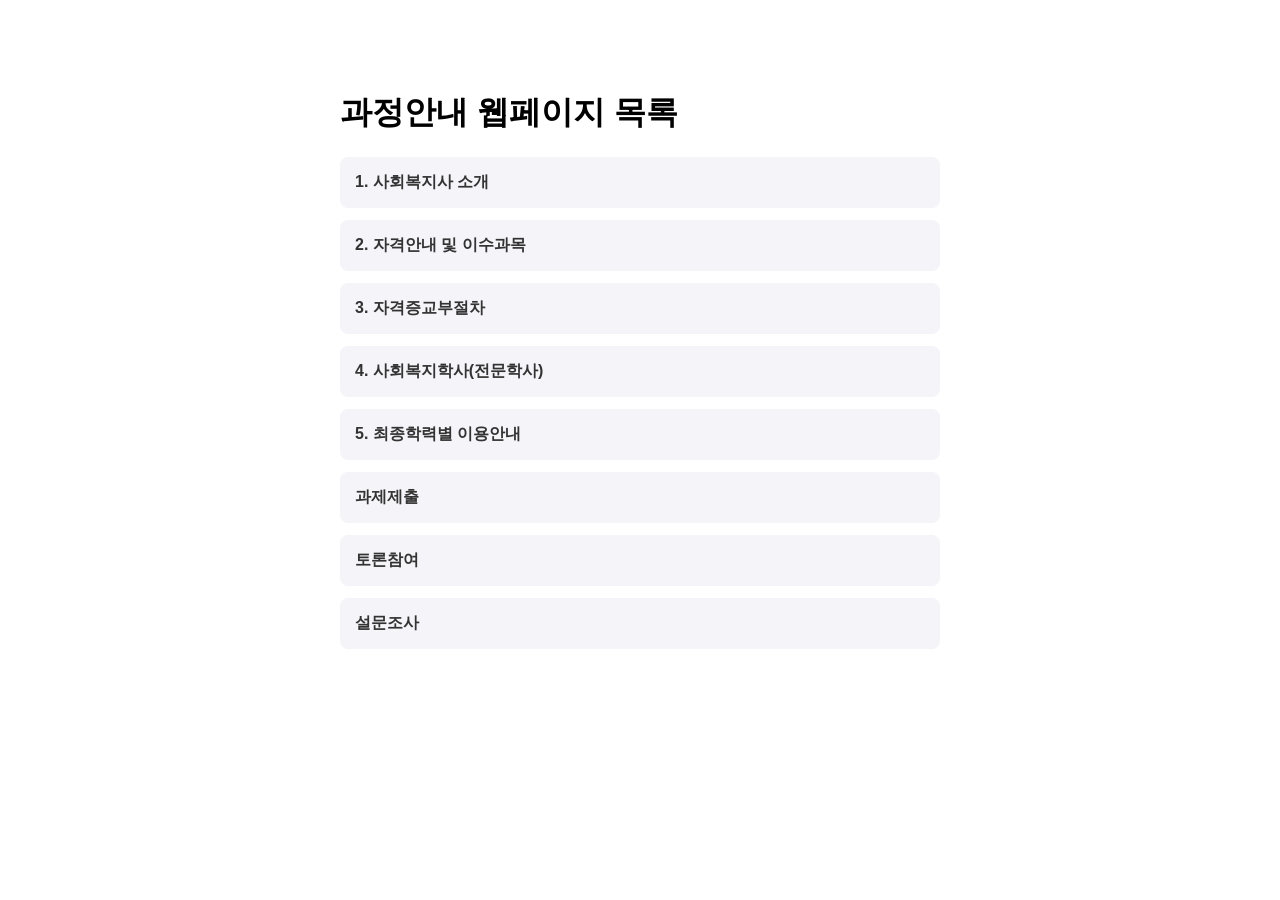
==== commit 479e90e3: "Update index.html" ====
--- a/index.html
+++ b/index.html
@@ -23,6 +23,9 @@
     <li><a href="./example-pro/index.html">3. 자격증교부절차</a></li>
     <li><a href="./example-bach/index.html">4. 사회복지학사(전문학사)</a></li>
     <li><a href="./example-final/index.html">5. 최종학력별 이용안내</a></li>
+    <li><a href="./example-final/index.html">과제제출</a></li>
+    <li><a href="./example-final/index.html">토론참여</a></li>
+    <li><a href="./example-final/index.html">설문조사</a></li>
   </ul>
 </body>
 </html>
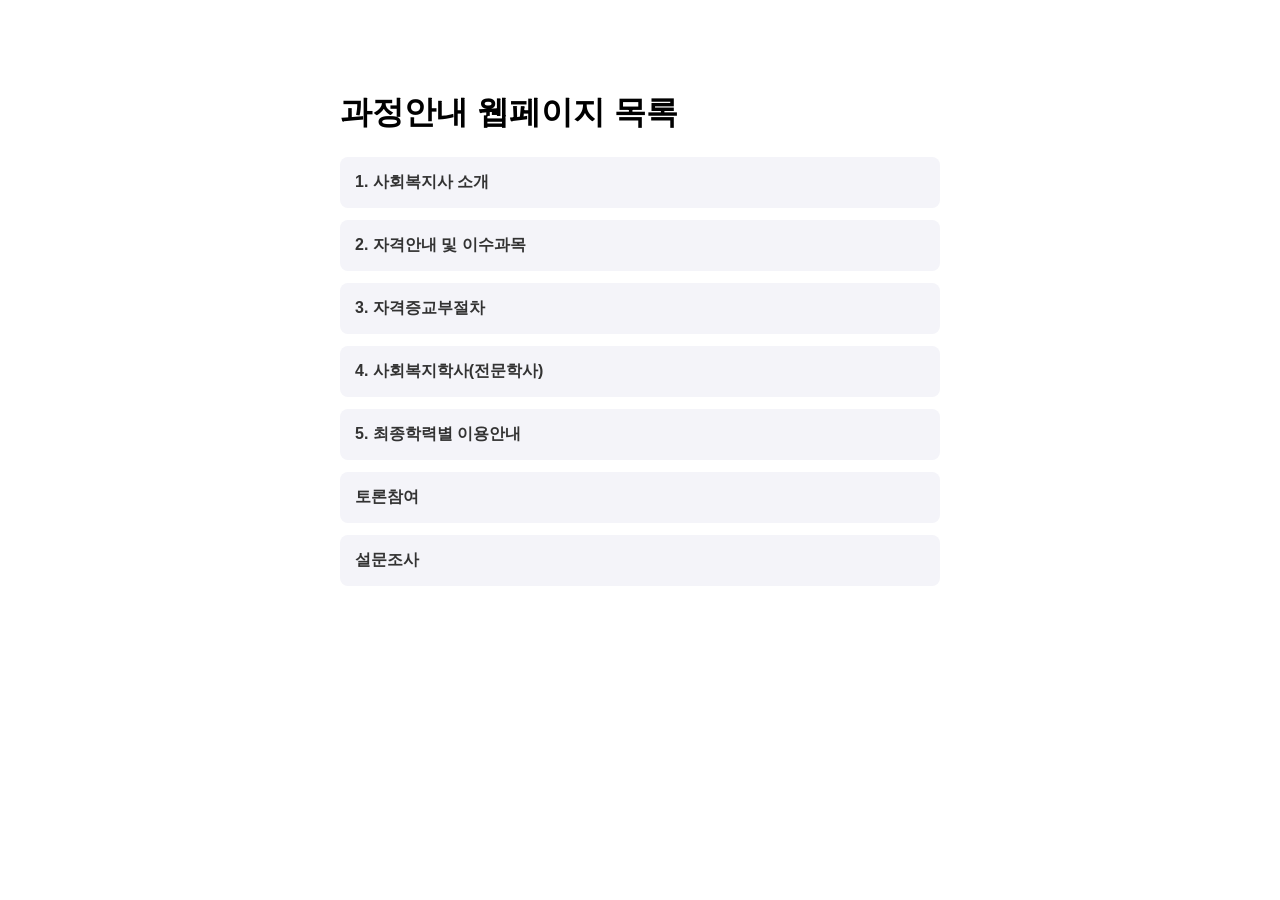
==== commit fb264494: "Update index.html" ====
--- a/index.html
+++ b/index.html
@@ -23,7 +23,6 @@
     <li><a href="./example-pro/index.html">3. 자격증교부절차</a></li>
     <li><a href="./example-bach/index.html">4. 사회복지학사(전문학사)</a></li>
     <li><a href="./example-final/index.html">5. 최종학력별 이용안내</a></li>
-    <li><a href="./example-final/index.html">과제제출</a></li>
     <li><a href="./example-final/index.html">토론참여</a></li>
     <li><a href="./example-final/index.html">설문조사</a></li>
   </ul>
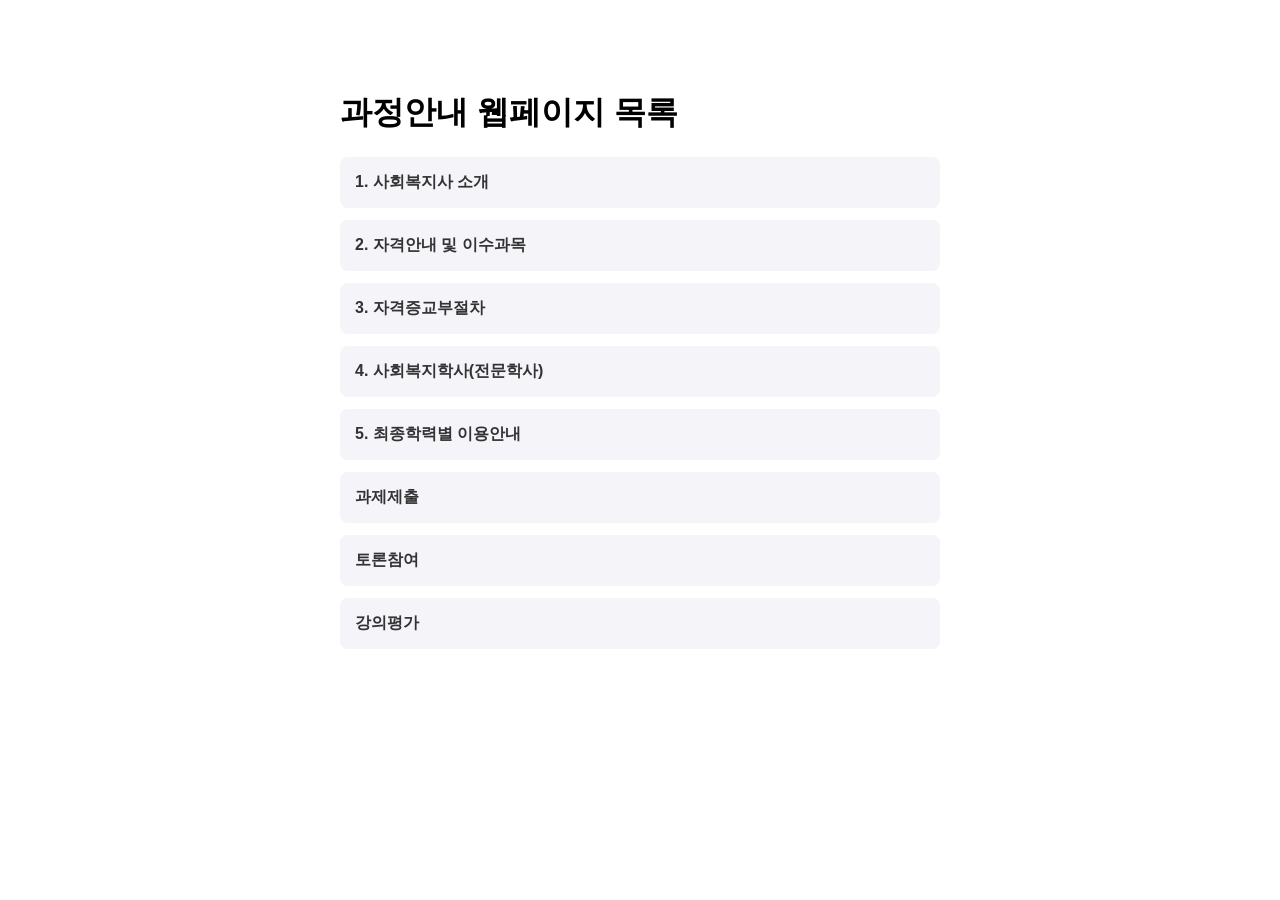
==== commit b5a40e3a: "Update index.html" ====
--- a/index.html
+++ b/index.html
@@ -23,8 +23,9 @@
     <li><a href="./example-pro/index.html">3. 자격증교부절차</a></li>
     <li><a href="./example-bach/index.html">4. 사회복지학사(전문학사)</a></li>
     <li><a href="./example-final/index.html">5. 최종학력별 이용안내</a></li>
-    <li><a href="./example-final/index.html">토론참여</a></li>
-    <li><a href="./example-final/index.html">설문조사</a></li>
+    <li><a href="./example-test/example-test.html">과제제출</a></li>
+    <li><a href="./example-cyberlec/example-cyberlec.html">토론참여</a></li>
+    <li><a href="./example-evaluation/example-evaluation.html">강의평가</a></li>
   </ul>
 </body>
 </html>
